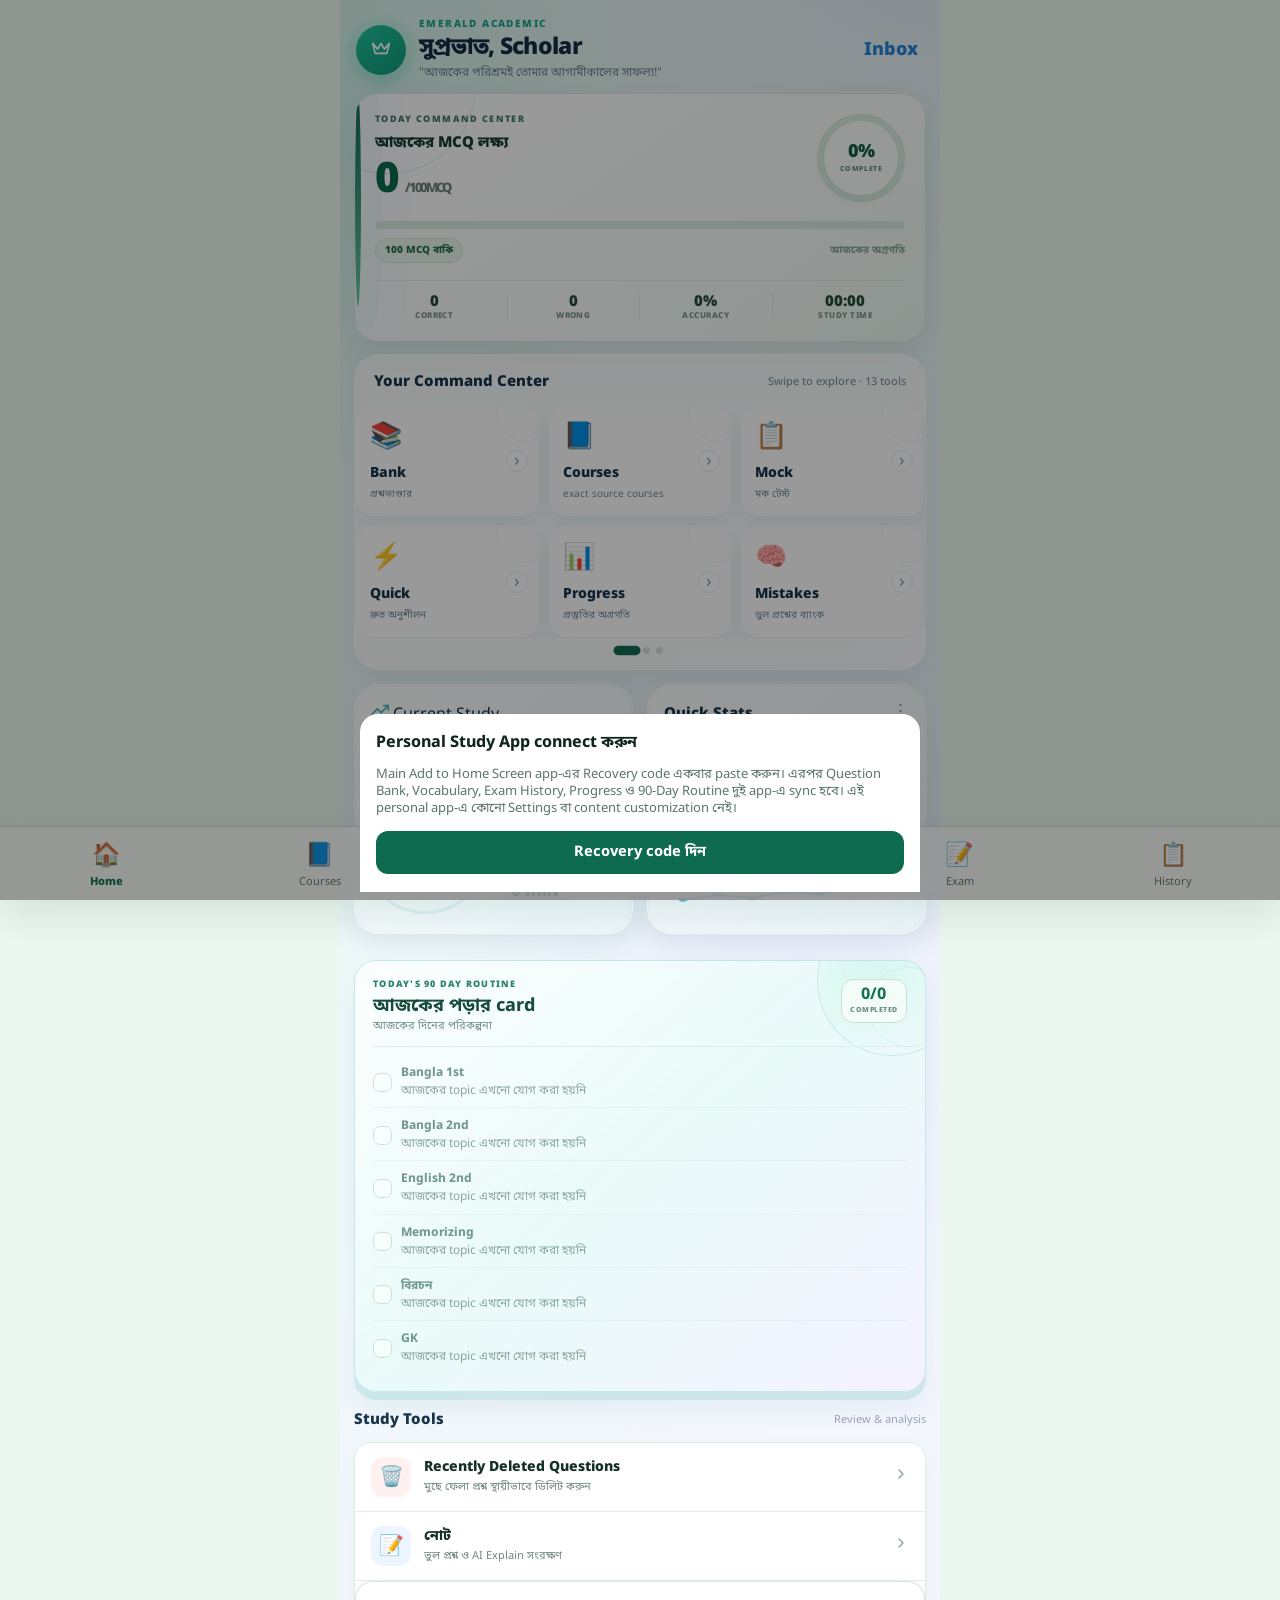
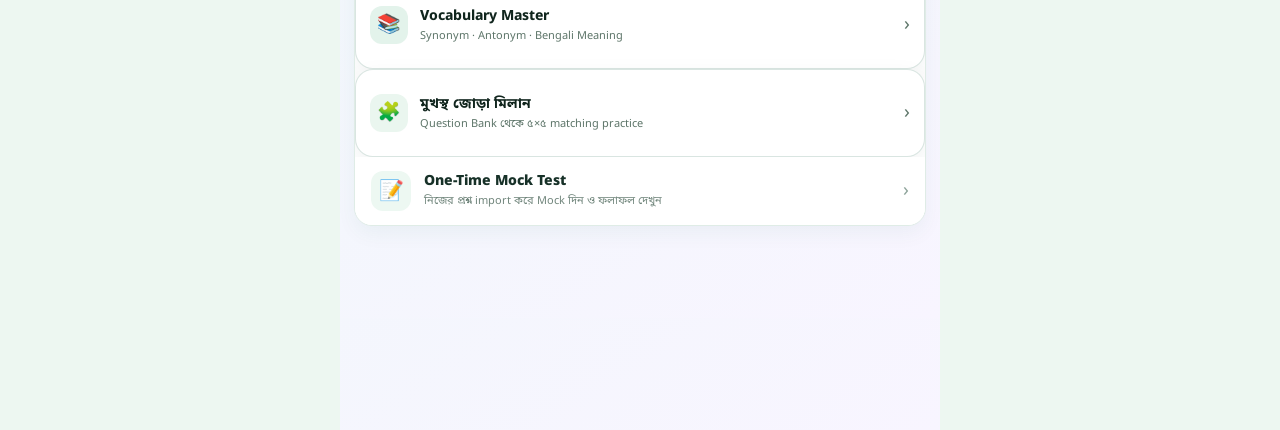
==== personal/index.html @ 632d832f "Add personal settings-free study clone" ====
<!DOCTYPE html>
<html lang="bn" dir="ltr">
<head>
<meta charset="UTF-8">
<meta name="viewport" content="width=device-width, initial-scale=1, maximum-scale=1, user-scalable=no, viewport-fit=cover">
<title>My Admission Hub</title>
<link rel="manifest" href="manifest.json">
<link rel="alternate" type="application/manifest+json" href="manifest.webmanifest">
<link rel="preconnect" href="https://fonts.googleapis.com">
<link rel="preconnect" href="https://fonts.gstatic.com" crossorigin>
<link href="https://fonts.googleapis.com/css2?family=Noto+Sans+Bengali:wght@400;500;600;700;800&display=swap" rel="stylesheet">
<meta name="theme-color" content="#faf9f6">
<meta name="mobile-web-app-capable" content="yes">
<meta name="apple-mobile-web-app-capable" content="yes">
<meta name="apple-mobile-web-app-status-bar-style" content="default">
<meta name="apple-mobile-web-app-title" content="Admission Hub">
<link rel="apple-touch-icon" href="./icons/icon-192.png">
<meta name="description" content="A privacy-first admission preparation hub with smart importing and real progress tracking.">
<script>window.ADMISSION_HUB_PERSONAL_CLONE = true;</script>
<style>
:root{
  --emerald:#0f6b4f;
  --emerald-d:#0b4f3b;
  --mint:#e7f4ee;
  --bg:#faf9f6;
  --card:#ffffff;
  --text:#1a1d1b;
  --sub:#6b7370;
  --line:#e7e5e0;
  --green:#1e8e5a;
  --red:#c0392b;
  --orange:#c98a2c;
  --radius:14px;
  --safe-b: env(safe-area-inset-bottom, 0px);
  --safe-t: env(safe-area-inset-top, 0px);
  --shadow: 0 4px 12px rgba(0,0,0,0.05);
  --transition: all 0.3s cubic-bezier(0.4, 0, 0.2, 1);
}
/* Launch-shell rule: the first PWA paint is always the same mint Preparing screen.
   A data-backed route replaces it only after IndexedDB has fully loaded. */
html{background:#faf9f6;}
html,body,#app{background-color:#faf9f6;}
body.app-booting,body.app-booting #app{background:#faf9f6!important;color:#1a1d1b!important;}
#app>.app-loading{min-height:100dvh;display:grid;place-content:center;justify-items:center;gap:9px;padding:calc(24px + env(safe-area-inset-top,0px)) 24px 24px;color:#1a1d1b;background:#faf9f6;text-align:center;opacity:1;}
#app>.app-loading .app-loading-mark{display:grid;place-items:center;width:48px;height:48px;border-radius:15px;background:#0f6b4f;color:#fff;font-size:25px;box-shadow:0 10px 24px rgba(15,107,79,.18);}
#app>.app-loading b{font-size:15px;letter-spacing:-.01em;}
#app>.app-loading span{font-size:12px;color:#6b7370;}
[data-theme="dark"]{
  --emerald:#22c55e;
  --emerald-d:#16a34a;
  --mint:#173a2b;
  --bg:#121212;
  --card:#1c1c1e;
  --text:#f2f2f0;
  --sub:#9aa39d;
  --line:#2d2d2f;
  --green:#2ecc71;
  --red:#ff6b6b;
  --orange:#f0a94d;
}
[data-theme="pink"]{
  --emerald:#b5305a;
  --emerald-d:#8f2147;
  --mint:#fbeaf0;
  --bg:#fff6f8;
  --card:#ffffff;
  --text:#241419;
  --sub:#8a6b73;
  --line:#f2d9e0;
  --green:#1e8e5a;
  --red:#c0392b;
  --orange:#c98a2c;
}
*{box-sizing:border-box; -webkit-tap-highlight-color:transparent;}
html,body{min-height:100%; height:auto; overflow-x:hidden;}
html,body,#app,.page,#examScrollContainer{overflow-anchor:none;}
body{
  margin:0; font-family:-apple-system,BlinkMacSystemFont,"Segoe UI",Roboto,sans-serif;
  background:var(--bg); color:var(--text); overscroll-behavior:none;
  touch-action:manipulation; -webkit-user-select:none; user-select:none;
  padding-top:var(--safe-t);
  transition:background .2s ease, color .2s ease;
}
input,textarea,[contenteditable]{-webkit-user-select:text; user-select:text;}
button{font-family:inherit;}
#app{max-width:560px; margin:0 auto; min-height:100%; padding-bottom:calc(82px + var(--safe-b)); overflow-x:hidden;}
#app.no-nav{padding-bottom:calc(24px + var(--safe-b));}
/* Keep navigation outside the scrolling app content and locked to the viewport bottom. */
#navRoot{position:fixed!important;left:0!important;right:0!important;top:auto!important;bottom:0!important;height:calc(74px + var(--safe-b))!important;max-height:none!important;z-index:1000!important;display:block!important;transform:none!important;pointer-events:none!important;}
#navRoot .bottomnav{position:fixed!important;left:0!important;right:0!important;top:auto!important;bottom:0!important;width:100%!important;max-width:none!important;height:calc(74px + var(--safe-b))!important;margin:0!important;transform:none!important;visibility:visible!important;pointer-events:auto!important;}
body.modal-open #navRoot{visibility:hidden!important;pointer-events:none!important;}
#modalRoot{position:relative;z-index:2000;}
.hide{display:none !important;}
.page{overflow-wrap:break-word; word-break:break-word;}

/* Top bar */
.topbar{position:sticky; top:0; z-index:20; background:color-mix(in srgb, var(--bg) 92%, transparent); backdrop-filter:blur(8px);
  display:flex; align-items:center; gap:10px; padding:12px 16px; border-bottom:1px solid var(--line);}
.topbar h1{font-size:17px; margin:0; flex:1; font-weight:700;}
.iconbtn{background:none; border:none; font-size:19px; padding:6px 8px; border-radius:10px; cursor:pointer; color:var(--emerald-d);}
.iconbtn:active{background:var(--mint);}
.backbtn{background:none;border:none;font-size:20px;padding:4px 6px;color:var(--emerald-d);cursor:pointer;}

/* Bottom nav */
.bottomnav{position:static!important; left:auto!important; right:auto!important; top:auto!important; bottom:auto!important; z-index:auto!important; background:var(--card);
  border-top:1px solid var(--line); display:flex; padding-bottom:var(--safe-b);
  max-width:560px; margin:0 auto; opacity:.94; transform:translateY(3px); transition:opacity .3s ease, transform .3s ease;}
.bottomnav:hover{opacity:1; transform:translateY(0);}
.navbtn{flex:1; background:none; border:none; padding:9px 0 8px; display:flex; flex-direction:column;
  align-items:center; gap:2px; color:var(--sub); font-size:10.5px; cursor:pointer;}
.navbtn .ic{font-size:20px;}
.navbtn.active{color:var(--emerald);}

.page{padding:14px 16px 24px;}
.card{background:var(--card); border:1px solid var(--line); border-radius:var(--radius); padding:16px; margin-bottom:16px; box-shadow: var(--shadow); transition: var(--transition);}
.card:active{transform:scale(.985);}
.premium-card{background: linear-gradient(135deg, var(--emerald), var(--emerald-d)); color: #fff; border: none;}
.premium-card .muted{color: rgba(255,255,255,0.8);}
.premium-card .progbar{background: rgba(255,255,255,0.2);}
.premium-card .progbar>div{background: #fff;}
.stat-value{font-size: 22px; font-weight: 800; letter-spacing: -0.5px;}
.stat-label{font-size: 11px; text-transform: uppercase; font-weight: 600; opacity: 0.7; margin-top: 2px;}
.focus-tag{padding: 4px 10px; border-radius: 8px; font-size: 12px; font-weight: 600;}
.focus-tag.revision{background: #fee2e2; color: #ef4444;}
.focus-tag.improving{background: #fef3c7; color: #d97706;}
.focus-tag.strong{background: #dcfce7; color: #16a34a;}
.animate-count{display: inline-block;}
.btn-press{transition: transform 0.1s ease;}
.btn-press:active{transform: translateY(2px);}
@keyframes countUp { from { opacity: 0; transform: translateY(10px); } to { opacity: 1; transform: translateY(0); } }
.fade-in{animation: fadeUp 0.5s ease-out forwards;}
.stagger-1{animation-delay: 0.1s;}
.stagger-2{animation-delay: 0.2s;}
.stagger-3{animation-delay: 0.3s;}
.row{display:flex; align-items:center; gap:10px;}
.between{justify-content:space-between;}
.wrap{flex-wrap:wrap;}
.grid2{display:grid; grid-template-columns:1fr 1fr; gap:10px;}
.grid3{display:grid; grid-template-columns:repeat(3,1fr); gap:10px;}
.muted{color:var(--sub); font-size:12.5px;}
.big{font-size:26px; font-weight:800;}
.h2{font-size:15px; font-weight:700; margin:18px 0 8px;}
.pill{background:var(--mint); color:var(--emerald-d); font-size:11.5px; padding:3px 9px; border-radius:20px; font-weight:600;}
.pill.red{background:color-mix(in srgb, var(--red) 15%, var(--card)); color:var(--red);}
.pill.orange{background:color-mix(in srgb, var(--orange) 15%, var(--card)); color:var(--orange);}
.btn{background:var(--emerald); color:#fff; border:none; border-radius:11px; padding:12px 14px; font-size:14.5px; font-weight:700; cursor:pointer; width:100%;}
.btn:active{background:var(--emerald-d);}
.btn.secondary{background:var(--mint); color:var(--emerald-d);}
.btn.danger{background:color-mix(in srgb, var(--red) 15%, var(--card)); color:var(--red);}
.btn.ghost{background:none; border:1px solid var(--line); color:var(--text);}
.btn.sm{width:auto; padding:8px 12px; font-size:13px; border-radius:9px;}
input[type=text],input[type=password],input[type=number],textarea,select{
  width:100%; border:1px solid var(--line); border-radius:10px; padding:10px 12px; font-size:14.5px;
  background:var(--card); color:var(--text); font-family:inherit;
}
input:focus,textarea:focus,select:focus{outline:2px solid color-mix(in srgb,var(--emerald) 45%,transparent); outline-offset:1px;}
textarea{resize:vertical; min-height:70px;}
label.flabel{font-size:12.5px; color:var(--sub); font-weight:600; margin:10px 0 4px; display:block;}
.progbar{height:8px; background:var(--mint); border-radius:6px; overflow:hidden;}
.progbar>div{height:100%; background:var(--emerald); border-radius:6px;}
.empty{text-align:center; padding:40px 16px; color:var(--sub);}
.empty .ic{font-size:38px; margin-bottom:8px;}
.opt{border:1px solid var(--line); border-radius:11px; padding:13px 14px; margin-bottom:9px; display:flex; align-items:center; gap:10px; cursor:pointer; min-height:52px; font-size:16px; line-height:1.5; user-select:none; touch-action:manipulation;}
.opt .let{width:24px; height:24px; border-radius:50%; border:1px solid var(--line); display:flex; align-items:center; justify-content:center; font-size:12px; font-weight:700; flex-shrink:0;}
.opt.selected{border-color:var(--emerald); background:var(--mint);}
.opt.selected .let{background:var(--emerald); color:#fff; border-color:var(--emerald);}
.opt.correct{border-color:var(--green); background:color-mix(in srgb, var(--green) 14%, var(--card));}
.opt.correct .let{background:var(--green); color:#fff; border-color:var(--green);}
.opt.wrong{border-color:var(--red); background:color-mix(in srgb, var(--red) 14%, var(--card));}
.opt.wrong .let{background:var(--red); color:#fff; border-color:var(--red);}
.toast{position:fixed; bottom:calc(88px + var(--safe-b)); left:50%; transform:translateX(-50%);
  background:#1a1d1b; color:#fff; padding:10px 18px; border-radius:30px; font-size:13.5px; z-index:100; opacity:0; transition:opacity .25s;}
.toast.show{opacity:1;}
.modal-bg{position:fixed; inset:0; background:rgba(0,0,0,.4); z-index:2000; display:flex; align-items:flex-end;}
.modal{background:var(--card); width:100%; max-width:560px; margin:0 auto; border-radius:18px 18px 0 0; padding:18px 16px calc(18px + var(--safe-b)); max-height:85vh; overflow-y:auto;}
.modal h3{margin:0 0 12px; font-size:16px;}
.chip{display:inline-flex; align-items:center; gap:6px; border:1px solid var(--line); border-radius:20px; padding:7px 12px; font-size:13px; cursor:pointer; margin:3px 4px 3px 0;}
.chip.active{background:var(--emerald); color:#fff; border-color:var(--emerald);}
.listitem{display:flex; align-items:center; justify-content:space-between; padding:12px 4px; border-bottom:1px solid var(--line);}
.listitem:last-child{border-bottom:none;}
.tabs{display:flex; gap:6px; overflow-x:auto; padding-bottom:2px; margin-bottom:10px;}
.tabs::-webkit-scrollbar{display:none;}
.tab{flex-shrink:0; padding:8px 14px; border-radius:20px; font-size:13px; font-weight:600; background:var(--mint); color:var(--emerald-d); cursor:pointer; white-space:nowrap;}
.tab.active{background:var(--emerald); color:#fff;}
.timerbox{font-variant-numeric:tabular-nums; font-weight:800; font-size:15px; color:var(--emerald-d);}
.qnav{display:grid; grid-template-columns:repeat(6,1fr); gap:6px; margin-top:10px;}
.qnavbtn{aspect-ratio:1; border-radius:8px; border:1px solid var(--line); background:var(--card); font-size:12px; font-weight:700; cursor:pointer;}
.qnavbtn.answered{background:var(--emerald); color:#fff; border-color:var(--emerald);}
.qnavbtn.current{outline:2px solid var(--orange);}
  .exam-q-card { border-left: 4px solid transparent; transition: border-color .15s ease; contain:layout paint style; }
  .exam-q-card:active { opacity:.94; }
  #examScrollContainer{contain:layout style;}
  .exam-q-card .options-list{content-visibility:auto;contain-intrinsic-size:220px;}
  .exam-q-card .opt{transition:border-color .16s ease,background .16s ease;}
  .exam-q-card .opt:active{transform:none!important;}
  .exam-q-card [data-clear-selection]{font-size:12px!important;}
  .exam-answer-meta{font-size:11px;color:var(--sub);font-weight:700;}
  .exam-q-card .exam-question-text{font-size:16px;line-height:1.6;margin-bottom:16px;overflow-wrap:anywhere;}
  @media(max-width:420px){.exam-q-card .exam-question-text{font-size:15px}.exam-q-card .opt{font-size:15px;padding:12px 13px;}}

.qnavbtn.flagged { border-color: var(--red); color: var(--red); background: #fff5f5; }
.options-list { display: flex; flex-direction: column; gap: 8px; }
.sticky-bottom { position: sticky; bottom: 0; background: var(--bg); padding: 10px 0; z-index: 10; }
.import-card-valid { border-left: 4px solid var(--emerald); }
.import-card-invalid { border-left: 4px solid var(--red); }
.import-card-duplicate { border-left: 4px solid var(--orange); }
.history-tool-card{border-left:4px solid var(--emerald);transition:transform .18s ease,box-shadow .18s ease}.history-tool-card:hover{transform:translateY(-2px);box-shadow:0 8px 18px rgba(15,107,79,.12)}.history-tool-stats{display:flex;gap:8px;flex-wrap:wrap;margin-top:12px}.history-tool-stats span{font-size:11px;background:var(--mint);color:var(--emerald-d);padding:5px 8px;border-radius:8px;font-weight:700}.history-filter-grid{display:grid;grid-template-columns:1fr 1fr;gap:8px}.history-detail-return{display:flex;align-items:center;justify-content:space-between;gap:10px;margin:0 0 12px;padding:10px 12px;border:1px solid var(--line);border-radius:12px;background:var(--mint)}.history-detail-return span{color:var(--sub);font-size:10px;text-align:right}.history-record{cursor:pointer}.history-record:hover{border-color:var(--emerald)}.history-record-meta{display:flex;gap:6px;flex-wrap:wrap;margin-top:8px}.history-record-meta span{font-size:11px;color:var(--sub);background:var(--mint);padding:4px 7px;border-radius:7px}.history-summary-grid{display:grid;grid-template-columns:repeat(4,1fr);gap:7px;margin-top:12px}.history-summary-grid .stat-card{padding:10px 6px}.history-summary-grid .v{font-size:17px}.history-summary-grid .l{font-size:9px}@media(max-width:390px){.history-summary-grid{grid-template-columns:repeat(2,1fr)}}
.searchbar{display:flex; align-items:center; gap:8px; border:1px solid var(--line); border-radius:11px; padding:9px 12px; margin-bottom:12px; background:var(--card);}
.searchbar input{border:none; padding:0; flex:1;}
.explorer-head{margin:4px 0 14px;}
.explorer-kicker{font-size:11px; font-weight:800; letter-spacing:.08em; text-transform:uppercase; color:var(--emerald);}
.explorer-title{font-size:22px; font-weight:800; letter-spacing:-.5px; margin:3px 0;}
.explorer-subtitle{font-size:12.5px; color:var(--sub); line-height:1.4;}
.explorer-search{padding:12px 14px; border-color:color-mix(in srgb, var(--emerald) 28%, var(--line)); box-shadow:0 2px 9px rgba(15,107,79,.06);}
.explorer-search input{font-size:15px;}
.explorer-search .search-icon{font-size:18px;}
.explorer-filter-card{padding:12px; margin-bottom:12px;}
.explorer-filter-grid{display:grid; grid-template-columns:1fr 1fr; gap:8px;}
.explorer-filter-grid label{min-width:0;}
.explorer-filter-grid select{padding:9px 10px; font-size:13px;}
.explorer-filter-label{display:block; font-size:10.5px; font-weight:800; text-transform:uppercase; letter-spacing:.04em; color:var(--sub); margin:0 0 4px 2px;}
.explorer-filter-chips{display:flex; gap:6px; flex-wrap:wrap; margin-top:10px;}
.explorer-filter-chips .chip{margin:0; padding:7px 10px; font-size:12px;}
.explorer-toolbar{display:flex; align-items:center; justify-content:space-between; gap:8px; margin:12px 0 8px;}
.explorer-toolbar-left{display:flex; align-items:center; gap:8px; min-width:0;}
.explorer-toolbar-title{font-weight:800; font-size:14px;}
.explorer-count{font-size:11.5px; color:var(--sub); white-space:nowrap;}
.explorer-select{display:flex; align-items:center; gap:6px; font-size:12px; color:var(--sub); white-space:nowrap;}
.explorer-select input,.explorer-check input{width:18px; height:18px; accent-color:var(--emerald);}
.explorer-card{position:relative; padding:13px; margin-bottom:9px; animation:fadeUp .28s ease both;}
.explorer-card.is-selected{border-color:var(--emerald); box-shadow:0 0 0 2px color-mix(in srgb, var(--emerald) 14%, transparent);}
.explorer-card-top{display:flex; align-items:flex-start; gap:9px;}
.explorer-check{padding-top:1px; flex-shrink:0;}
.explorer-qbody{min-width:0; flex:1;}
.explorer-qtext{font-size:14px; font-weight:700; line-height:1.42; color:var(--text);}
.explorer-qmeta{display:flex; flex-wrap:wrap; gap:5px 8px; margin-top:7px; font-size:11.5px; color:var(--sub);}
.explorer-qmeta span{display:inline-flex; align-items:center; gap:3px;}
.explorer-qactions{display:flex; gap:3px; flex-wrap:wrap; justify-content:flex-end; margin-top:10px; padding-top:9px; border-top:1px solid var(--line);}
.explorer-qactions .iconbtn{font-size:16px; padding:7px 8px;}
.explorer-qactions .iconbtn.action-label{font-size:11.5px; font-weight:700; border:1px solid var(--line); padding:7px 9px; color:var(--emerald-d);}
.explorer-bookmark{color:var(--orange) !important;}
.explorer-status{font-size:10.5px; font-weight:800; padding:3px 7px; border-radius:8px; white-space:nowrap;}
.explorer-status.good{background:color-mix(in srgb, var(--green) 14%, var(--card)); color:var(--green);}
.explorer-status.bad{background:color-mix(in srgb, var(--red) 14%, var(--card)); color:var(--red);}
.explorer-status.neutral{background:var(--mint); color:var(--sub);}
.explorer-load{margin:4px 0 14px;}
.explorer-bulk{display:flex; gap:6px; flex-wrap:wrap; padding:10px 12px; background:var(--mint); border-radius:11px; margin:8px 0 12px; animation:fadeUp .2s ease;}
.explorer-bulk .btn{font-size:12px; padding:8px 10px;}
.explorer-subjects-head{display:flex; align-items:center; justify-content:space-between; gap:8px; margin:22px 0 8px;}
.explorer-subjects-head .h2{margin:0;}
@media (max-width:380px){.explorer-filter-grid{grid-template-columns:1fr;}.explorer-qactions{justify-content:stretch;}.explorer-qactions .action-label{flex:1;}.explorer-title{font-size:20px;}}
.stat-grid{display:grid; grid-template-columns:1fr 1fr; gap:10px;}
.stat-card{background:var(--mint); border-radius:12px; padding:12px;}
.stat-card .v{font-size:20px; font-weight:800; color:var(--emerald-d);}
.stat-card .l{font-size:11.5px; color:var(--sub); margin-top:2px;}
.togglerow{display:flex; align-items:center; justify-content:space-between; padding:11px 0; border-bottom:1px solid var(--line);}
.toggle{width:44px; height:26px; border-radius:20px; background:var(--line); position:relative; cursor:pointer; flex-shrink:0;}
.toggle.on{background:var(--emerald);}
.toggle .dot{width:20px; height:20px; border-radius:50%; background:#fff; position:absolute; top:3px; left:3px; transition:.15s;}
.toggle.on .dot{left:21px;}
.fab{position:fixed; right:16px; bottom:calc(90px + var(--safe-b)); width:52px; height:52px; border-radius:16px; background:var(--emerald);
  color:#fff; font-size:24px; border:none; box-shadow:0 6px 16px rgba(15,107,79,.35); z-index:25; cursor:pointer;}
.divider{height:1px; background:var(--line); margin:12px 0;}
.errbox{background:color-mix(in srgb, var(--red) 15%, var(--card)); color:var(--red); border-radius:10px; padding:9px 12px; font-size:12.5px; margin-top:6px;}
.timerbox.timer-warn{color:var(--orange);}
	.timerbox.timer-danger{color:var(--red);}
	.reveal{animation:fadeUp .25s ease;}
	@keyframes fadeUp{from{opacity:0; transform:translateY(6px);} to{opacity:1; transform:translateY(0);}}
	a.link{color:var(--emerald-d); text-decoration:underline;}

	/* Exam System 2.0 Styles */
	.exam-center-grid { display: grid; grid-template-columns: repeat(2, 1fr); gap: 12px; }
	.exam-mode-card { background: var(--card); border: 1px solid var(--line); border-radius: 16px; padding: 16px; display: flex; flex-direction: column; align-items: flex-start; gap: 8px; cursor: pointer; transition: var(--transition); }
	.exam-mode-card:active { transform: scale(0.96); }
	.exam-mode-card .icon { font-size: 24px; }
	.exam-mode-card .name { font-weight: 700; font-size: 14px; color: var(--text); }
	.exam-mode-card .desc { font-size: 11px; color: var(--sub); line-height: 1.3; }
	.exam-mode-card.active { border-color: var(--emerald); background: var(--mint); }

	.wizard-step { display: none; animation: fadeUp 0.3s ease-out both; }
	.wizard-step.active { display: block; }
	.wizard-progress { display: flex; gap: 4px; margin-bottom: 20px; }
	.wizard-dot { flex: 1; height: 4px; background: var(--line); border-radius: 2px; }
	.wizard-dot.active { background: var(--emerald); }
	.wizard-dot.complete { background: var(--emerald-d); }

	.summary-item { display: flex; justify-content: space-between; padding: 8px 0; border-bottom: 1px dashed var(--line); }
	.summary-item:last-child { border-bottom: none; }
	.summary-label { color: var(--sub); font-size: 13px; }
	.summary-value { font-weight: 700; font-size: 13px; }

	.navigator-overlay { position: fixed; inset: 0; background: rgba(0,0,0,0.5); z-index: 150; display: flex; align-items: flex-end; }
	.navigator-panel { background: var(--card); width: 100%; max-width: 560px; margin: 0 auto; border-radius: 20px 20px 0 0; padding: 20px 16px calc(20px + var(--safe-b)); max-height: 80vh; overflow-y: auto; }

	.comparison-grid { display: grid; grid-template-columns: 1fr auto 1fr; gap: 10px; align-items: center; margin: 12px 0; }
	.comparison-val { text-align: center; }
	.comparison-val .label { font-size: 10px; text-transform: uppercase; color: var(--sub); margin-bottom: 2px; }
	.comparison-val .value { font-weight: 800; font-size: 16px; }
	.comparison-trend { font-size: 12px; font-weight: 700; }
	.trend-up { color: var(--green); }
	.trend-down { color: var(--red); }

	.readiness-meter { height: 12px; background: var(--line); border-radius: 6px; overflow: hidden; margin: 10px 0; }
	.readiness-fill { height: 100%; background: linear-gradient(90deg, var(--red), var(--orange), var(--green)); transition: width 1s ease-out; }

	.careless-tag { display: inline-flex; align-items: center; gap: 4px; background: #fff7ed; color: #c2410c; border: 1px solid #ffedd5; padding: 2px 6px; border-radius: 6px; font-size: 10px; font-weight: 700; }

	.time-tag { font-size: 11px; font-weight: 700; padding: 2px 6px; border-radius: 6px; }
	.time-tag.vfast { background: #dcfce7; color: #16a34a; }
	.time-tag.normal { background: #f3f4f6; color: #4b5563; }
	.time-tag.slow { background: #fef3c7; color: #d97706; }
	.time-tag.vslow { background: #fee2e2; color: #ef4444; }

	/* Phase 2 — Result & Deep Analysis styles */
	.result-section-title{font-size:15px; font-weight:800; margin:20px 0 9px; color:var(--text);}
	.result-mini-grid{display:grid; grid-template-columns:1fr 1fr; gap:9px;}
	.result-mini-card{background:var(--mint); border-radius:12px; padding:11px 12px;}
	.result-mini-card .rmv{font-size:18px; font-weight:800; color:var(--emerald-d);}
	.result-mini-card .rml{font-size:11px; color:var(--sub); margin-top:2px; line-height:1.35;}
	.result-meta-chips{display:flex; flex-wrap:wrap; gap:5px; margin:8px 0 4px;}
	.result-meta-chips .chip{font-size:10.5px; padding:5px 9px; margin:0;}
	.insight-card{background:linear-gradient(135deg, var(--mint), color-mix(in srgb, var(--emerald) 10%, var(--mint))); border:1px solid color-mix(in srgb, var(--emerald) 22%, var(--line)); border-radius:14px; padding:14px; margin-bottom:16px;}
	.insight-card .insight-icon{font-size:18px; margin-right:6px;}
	.time-bars{display:flex; flex-direction:column; gap:7px; margin-top:10px;}
	.time-bar-row{display:flex; align-items:center; gap:8px; font-size:11.5px;}
	.time-bar-row .tqnum{width:30px; font-weight:800; color:var(--sub); flex-shrink:0;}
	.time-bar-row .tqbar{flex:1; height:10px; background:var(--mint); border-radius:6px; overflow:hidden;}
	.time-bar-row .tqbar>div{height:100%; border-radius:6px; background:var(--emerald);}
	.time-bar-row .tqbar>div.slow{background:var(--red);}
	.time-bar-row .tqbar>div.mid{background:var(--orange);}
	.time-bar-row .tqsec{width:38px; text-align:right; font-weight:700; font-variant-numeric:tabular-nums; flex-shrink:0;}
	.topic-level{font-size:10.5px; font-weight:800; padding:3px 8px; border-radius:8px; white-space:nowrap;}
	.topic-level.strong{background:#dcfce7; color:#16a34a;}
	.topic-level.medium{background:#fef3c7; color:#d97706;}
	.topic-level.weak{background:#fee2e2; color:#ef4444;}
	.mistake-mini{border-left:4px solid var(--red);}
	.revision-note{font-size:11px; color:var(--sub); text-align:center; margin:8px 0 0;}

	.exam-nav-footer { position: fixed; bottom: 0; left: 0; right: 0; background: var(--card); border-top: 1px solid var(--line); padding: 10px 16px calc(10px + var(--safe-b)); z-index: 100; max-width: 560px; margin: 0 auto; display: flex; justify-content: space-between; align-items: center; }
/* Phase 1+2 visual system: premium academic cards, accessible contrast, mobile-safe feed */
:root{--ink:#16211c;--surface-soft:#f4f8f5;--accent-coral:#f18f72;--accent-blue:#5b8def;--shadow-soft:0 12px 32px rgba(22,67,49,.08);--shadow-card:0 5px 18px rgba(22,67,49,.07);--radius-lg:20px}
body{font-family:Inter,ui-sans-serif,system-ui,-apple-system,"Segoe UI",Roboto,"Noto Sans Bengali",sans-serif;background:linear-gradient(180deg,#fbfdfb 0%,var(--bg) 42%);color:var(--ink)}
.page{padding:18px 16px 30px}.topbar{padding:14px 16px;border-bottom:0;box-shadow:0 3px 16px rgba(17,55,38,.04)}
.card{border:0;border-radius:var(--radius-lg);box-shadow:var(--shadow-card);padding:18px;transition:transform .18s cubic-bezier(.23,1,.32,1),box-shadow .18s ease,border-color .18s ease}
.card:hover{box-shadow:var(--shadow-soft)}.card:active{transform:scale(.987)}
.premium-card{box-shadow:0 14px 28px rgba(15,107,79,.2)}.btn{border-radius:14px;min-height:44px;box-shadow:0 5px 12px rgba(15,107,79,.12);transition:transform .16s ease,filter .16s ease}.btn:hover{filter:brightness(1.03)}.btn:active{transform:scale(.97)}
.iconbtn{border-radius:12px}.h2{font-size:16px;letter-spacing:-.15px;margin:22px 0 10px}.explorer-title{font-size:25px}.explorer-head{margin:2px 0 18px}.explorer-kicker{color:var(--accent-coral);letter-spacing:.12em}
.bottomnav{border-top:0;box-shadow:0 -8px 24px rgba(20,55,38,.08);padding-top:7px}.navbtn{padding-top:7px}.navbtn.active{font-weight:800}.navbtn .ic{font-size:21px}.provider-returned #navRoot .bottomnav{position:fixed!important;top:auto!important;left:0!important;right:0!important;bottom:0!important;width:100%!important;max-width:none!important;transform:none!important;visibility:visible!important}
.bank-feed{display:flex;flex-direction:column;gap:14px}.question-card{padding:18px;border:1px solid color-mix(in srgb,var(--emerald) 10%,transparent);background:linear-gradient(180deg,var(--card),#fbfefc)}.question-card-head{display:flex;justify-content:space-between;gap:10px;align-items:flex-start}.question-number{display:inline-flex;align-items:center;justify-content:center;width:30px;height:30px;border-radius:10px;background:var(--mint);color:var(--emerald-d);font-weight:800;font-size:12px}.question-text{font-size:15px;font-weight:750;line-height:1.55;margin-top:12px}.bank-option{margin:8px 0;padding:13px 14px;border-radius:14px;background:var(--surface-soft);border:1px solid transparent;transition:background .18s ease,border-color .18s ease,transform .18s ease}.bank-option:hover{transform:translateY(-1px);border-color:color-mix(in srgb,var(--emerald) 28%,transparent)}.bank-option .let{width:28px;height:28px}.bank-option.correct{background:color-mix(in srgb,var(--green) 13%,var(--card));border-color:var(--green)}.bank-option.wrong{background:color-mix(in srgb,var(--red) 13%,var(--card));border-color:var(--red)}.answer-reveal{margin-top:12px;padding:12px;border-radius:14px;background:var(--surface-soft);border-left:4px solid var(--green);animation:answerReveal .2s ease-out}.answer-reveal.wrong{border-left-color:var(--red)}
@keyframes answerReveal{from{opacity:.2;transform:translateY(4px)}to{opacity:1;transform:translateY(0)}}@media(prefers-reduced-motion:reduce){*,*::before,*::after{animation-duration:.01ms!important;transition-duration:.01ms!important}}
.exam-ready{background:linear-gradient(135deg,#eaf8f0,#f2fbf8);border:1px solid #ccebdd;box-shadow:0 14px 30px rgba(15,107,79,.11)}.exam-ready .ready-icon{width:54px;height:54px;border-radius:18px;background:var(--emerald);color:#fff;display:grid;place-items:center;font-size:28px;box-shadow:0 8px 16px rgba(15,107,79,.2)}.start-exam-btn{min-height:58px;font-size:17px;border-radius:17px;letter-spacing:.01em}
.mistake-book-card.mastered{opacity:.72}.mistake-book-card{border-left:4px solid var(--red)}.mistake-book-card.mastered{border-left-color:var(--green)}.vocab-card{border-left:4px solid var(--accent-blue)}.vocab-word{font-size:18px;font-weight:850}.vocab-meaning{font-size:14px;color:var(--emerald-d);margin-top:3px}.vocab-detail{margin-top:12px;padding:11px 12px;border-radius:12px;background:var(--surface-soft);font-size:12.5px;line-height:1.6}.vocab-progress{height:10px;background:var(--mint);border-radius:10px;overflow:hidden}.vocab-progress>div{height:100%;background:linear-gradient(90deg,var(--accent-blue),var(--emerald));border-radius:inherit}.recommend-card{background:linear-gradient(135deg,#fff3df,#fffaf3);border:1px solid #f7d7a8;box-shadow:0 12px 26px rgba(198,138,44,.12)}.recommend-card .recommend-icon{width:42px;height:42px;border-radius:14px;background:#f7b955;color:#fff;display:grid;place-items:center;font-size:21px}
@media(max-width:390px){.page{padding-left:13px;padding-right:13px}.card{padding:15px}.question-text{font-size:14px}.bottomnav{padding-bottom:calc(4px + var(--safe-b))}.navbtn{font-size:9px;padding-left:0;padding-right:0}.navbtn .ic{font-size:18px}}

</style>

<style id="premium-upgrade-styles">
:root{--accent:var(--emerald);--accent-soft:var(--mint);--card-radius:16px;--density:1;--upgrade-shadow:0 8px 28px rgba(15,107,79,.08)}
[data-theme="midnight"]{--emerald:#34d399;--emerald-d:#10b981;--mint:#102c25;--bg:#071512;--card:#0e211c;--text:#ecfdf5;--sub:#9ab4aa;--line:#1d3a30;--green:#4ade80;--red:#fb7185;--orange:#fbbf24}
[data-theme="focus"]{--emerald:#256d58;--emerald-d:#174b3d;--mint:#edf5f0;--bg:#f4f7f5;--card:#fff;--text:#17221d;--sub:#627168;--line:#d9e5de}
[data-accent="blue"]{--emerald:#2563eb;--emerald-d:#1d4ed8;--mint:#eff6ff}
[data-accent="violet"]{--emerald:#7c3aed;--emerald-d:#6d28d9;--mint:#f5f3ff}
[data-accent="amber"]{--emerald:#b45309;--emerald-d:#92400e;--mint:#fff7ed}
body.compact .card{padding:12px;margin-bottom:10px} body.compact .page{padding-top:10px}
.card{border-radius:var(--card-radius);box-shadow:var(--upgrade-shadow)}
.premium-hero{background:linear-gradient(135deg,var(--emerald),var(--emerald-d));border-radius:22px;padding:20px;color:#fff;box-shadow:0 12px 30px color-mix(in srgb,var(--emerald) 22%,transparent)}
.command-grid{display:grid;grid-template-columns:repeat(4,1fr);gap:8px}.command-tile{position:relative;isolation:isolate;overflow:hidden;border:1.5px solid #bcdace;background:linear-gradient(145deg,#ffffff 0%,#effaf4 100%);border-radius:18px;padding:14px 7px;text-align:center;cursor:pointer;min-width:0;min-height:104px;box-shadow:0 7px 0 #cce8db,0 13px 22px rgba(13,76,57,.09)}.command-tile:before{content:"";position:absolute;z-index:-1;right:-28px;top:-30px;width:82px;height:82px;border:1px solid rgba(43,155,124,.16);border-radius:50%;background:radial-gradient(circle at 35% 35%,rgba(169,238,216,.28),rgba(169,238,216,0) 68%);pointer-events:none}.command-tile:after{content:"";position:absolute;z-index:-1;right:-8px;top:-10px;width:48px;height:48px;border:1px solid rgba(43,155,124,.09);border-radius:50%;pointer-events:none}.command-tile:active{transform:scale(.97)}.command-tile .ic,.command-tile .label{position:relative;z-index:1}.command-tile .ic{font-size:21px;display:block}.command-tile .label{font-size:10.5px;font-weight:700;color:#245746;margin-top:7px;white-space:nowrap;overflow:hidden;text-overflow:ellipsis}
.metric-grid{display:grid;grid-template-columns:repeat(2,1fr);gap:9px}.metric-card{background:var(--mint);border-radius:13px;padding:11px}.metric-card .metric-value{font-size:19px;font-weight:800;color:var(--emerald-d)}.metric-card .metric-label{font-size:10.5px;color:var(--sub);margin-top:2px}
.setup-progress{display:flex;gap:6px;margin:2px 0 12px}.setup-progress .seg{height:5px;flex:1;border-radius:9px;background:var(--line)}.setup-progress .seg.active,.setup-progress .seg.done{background:var(--emerald)}.setup-scroll{height:calc(100dvh - 64px - 82px - var(--safe-t) - var(--safe-b));max-height:calc(100dvh - 64px - 82px - var(--safe-t) - var(--safe-b));min-height:0;overflow-y:auto;overflow-x:hidden;padding:2px 1px calc(104px + var(--safe-b));scroll-behavior:auto;-webkit-overflow-scrolling:touch;overscroll-behavior:contain}.setup-section{padding:18px 0;border-bottom:1px solid var(--line)}.setup-section:last-child{border-bottom:0}.setup-section h3{font-size:14.5px;font-weight:800;letter-spacing:.01em;margin:0 0 11px;display:flex;align-items:center;gap:8px}.setup-section h3 .step-badge{display:inline-flex;align-items:center;justify-content:center;min-width:24px;height:24px;border-radius:8px;background:var(--emerald);color:#fff;font-size:11.5px;font-weight:800}.choice-grid{display:grid;grid-template-columns:repeat(2,1fr);gap:10px}.choice{position:relative;border:1.5px solid var(--line);background:var(--card);border-radius:15px;padding:13px 14px;text-align:left;cursor:pointer;transition:border-color .18s ease,background .18s ease,transform .14s ease,box-shadow .18s ease;-webkit-tap-highlight-color:transparent;min-width:0}.choice:active{transform:scale(.97)}.choice b{display:block;font-size:13.5px;font-weight:700;line-height:1.3;min-width:0}.choice small{display:block;color:var(--sub);font-size:11.5px;margin-top:3px;line-height:1.35}.choice.active{border-color:var(--emerald);background:var(--mint);box-shadow:0 0 0 3px color-mix(in srgb,var(--emerald) 14%,transparent),0 4px 14px rgba(15,107,79,.14)}.choice-grid .choice.active b{color:var(--emerald-d)}.filter-row{display:flex;gap:8px;flex-wrap:nowrap;overflow-x:auto;overflow-y:hidden;padding:3px 0 8px;margin:0 0 2px;-webkit-overflow-scrolling:touch;scrollbar-width:none;scroll-snap-type:x mandatory}.filter-row::-webkit-scrollbar{display:none}.filter-row .choice{flex:0 0 auto;display:inline-flex;flex-direction:column;align-items:flex-start;justify-content:center;gap:0;min-width:86px;max-width:calc(50% - 14px);min-height:64px;max-height:110px;height:auto;padding:11px 13px;border-radius:14px;scroll-snap-align:start;white-space:normal;word-break:break-word;overflow-wrap:break-word;-webkit-tap-highlight-color:transparent;text-align:left}.filter-row .choice b{max-height:5.2em;overflow:hidden;display:-webkit-box;-webkit-line-clamp:4;-webkit-box-orient:vertical}.filter-row .choice b{display:block;font-size:13px;font-weight:700;line-height:1.32;max-width:100%;text-align:left;white-space:normal;word-break:break-word}.filter-row .choice small{display:block;font-size:10.5px;line-height:1.3;max-width:100%}.filter-row .choice{position:relative;overflow:visible}.filter-row .choice.active{border-color:var(--emerald);background:var(--mint);box-shadow:0 0 0 2px color-mix(in srgb,var(--emerald) 16%,transparent),0 3px 10px rgba(15,107,79,.12)}.filter-row .choice.active b{color:var(--emerald-d);font-weight:800}.filter-row .choice.active::after{content:'\2713';position:absolute;top:-6px;right:-6px;width:18px;height:18px;border-radius:50%;background:var(--emerald);color:#fff;font-size:10px;font-weight:800;display:flex;align-items:center;justify-content:center;box-shadow:0 1px 4px rgba(15,107,79,.3)}.filter-row .chip{flex:0 0 auto;scroll-snap-align:start}.setup-footer{position:sticky;bottom:0;background:color-mix(in srgb,var(--bg) 94%,transparent);backdrop-filter:blur(10px);padding:12px 0 calc(4px + var(--safe-b));z-index:3}.bank-feed .question-card{content-visibility:auto;contain:layout paint style;contain-intrinsic-size:320px auto}.bank-feed{contain:layout style}.bank-load-more{display:block;width:100%;margin:8px 0 18px}

#setupCount{width:100%;margin-top:8px}
.setup-section .row.between{gap:8px;min-width:0}
.setup-section .row.between>span.muted{min-width:0;overflow-wrap:break-word;word-break:break-word}
.setup-count-row{display:flex;gap:8px;margin-top:8px}
.setup-count-row input{flex:1;min-width:0}
.analytics-bars{display:flex;align-items:flex-end;gap:6px;height:130px}.analytics-bar{flex:1;min-width:0;text-align:center}.analytics-bar i{display:block;background:var(--emerald);border-radius:6px 6px 2px 2px;min-height:4px}.analytics-bar span{display:block;font-size:9px;color:var(--sub);margin-top:5px}
.filter-row{display:flex;gap:8px;flex-wrap:nowrap;overflow-x:auto;overflow-y:hidden;padding:3px 0 8px;-webkit-overflow-scrolling:touch;scrollbar-width:none;scroll-snap-type:x mandatory;position:relative}.filter-row::after{content:'';position:sticky;right:0;top:0;bottom:0;width:28px;pointer-events:none;flex-shrink:0;background:linear-gradient(270deg,var(--bg) 45%,transparent);margin-left:-10px}.filter-row::-webkit-scrollbar{display:none}.filter-row .chip{margin:0;white-space:nowrap;flex-shrink:0}.mistake-row{border-left:4px solid var(--orange)}.priority-high{border-left-color:var(--red)}.priority-medium{border-left-color:var(--orange)}.priority-low{border-left-color:var(--green)}
@media(max-width:390px){.command-grid{grid-template-columns:repeat(3,1fr)}.choice-grid{grid-template-columns:1fr}.setup-scroll{max-height:calc(100vh - 190px)}.filter-row .choice{min-width:82px;padding:10px 12px}}
@media(prefers-reduced-motion:reduce){*,*::before,*::after{animation-duration:.001ms!important;transition-duration:.001ms!important;scroll-behavior:auto!important}}
body.no-motion *,body.no-motion *::before,body.no-motion *::after{animation:none!important;transition:none!important;scroll-behavior:auto!important}
</style>

<style id="phase12-safety-styles">
  /* Phase 1/2: Bengali-safe wrapping and compact, touch-friendly setup cards. */
  html, body { min-height: 100%; }
  body { overflow-x: hidden; }
  #app { min-height: 100dvh; }
  .choice, .chip, .card, .opt, .topbar, .togglerow { min-width: 0; }
  .choice b, .choice small, .chip, .card, .opt > div:last-child, .topbar h1 {
    white-space: normal;
    overflow-wrap: anywhere;
    word-break: normal;
    line-height: 1.45;
  }
  .filter-row .choice {
    height: auto;
    min-height: 68px;
    max-height: none;
    overflow: visible;
    align-items: flex-start;
  }
  .filter-row .choice b { display: block; max-height: none; -webkit-line-clamp: unset; }
  .setup-scroll { overscroll-behavior: contain; -webkit-overflow-scrolling: touch; }
  .keyboard-open .bottomnav { transition: none; }
  .keyboard-open #app { padding-bottom: 24px; }
  @media (max-width: 430px) {
    .page { padding-left: 12px; padding-right: 12px; }
    .choice-grid { grid-template-columns: 1fr; }
    .choice { padding: 13px 12px; }
    .setup-section { padding: 14px 0; }
    .setup-footer { padding-bottom: max(4px, env(safe-area-inset-bottom)); }
  }
  @media (prefers-reduced-motion: reduce) {
    .keyboard-open #navRoot .bottomnav { transition: none; }
  }
</style>

<style id="phase5-feature-styles">
  .phase5-grid{display:grid;grid-template-columns:1fr 1fr;gap:10px}.phase5-grid.three{grid-template-columns:repeat(3,1fr)}
  .phase5-panel{border-left:4px solid var(--emerald)}.phase5-panel.warn{border-left-color:var(--orange)}.phase5-panel.danger{border-left-color:var(--red)}
  .phase5-kpi{background:var(--mint);border-radius:12px;padding:11px}.phase5-kpi b{display:block;font-size:20px;color:var(--emerald-d)}.phase5-kpi span{font-size:11px;color:var(--sub)}
  .phase5-news{padding:10px 0;border-bottom:1px solid var(--line)}.phase5-news:last-child{border-bottom:0}.phase5-news a{color:var(--emerald-d);font-weight:700;text-decoration:none}.phase5-news small{display:block;color:var(--sub);margin-top:4px;line-height:1.4}
  .confidence-high{color:var(--green)}.confidence-medium{color:var(--orange)}.confidence-low{color:var(--red)}
  .formatter-step{display:flex;gap:9px;align-items:flex-start;padding:8px 0}.formatter-step b{min-width:22px;height:22px;border-radius:50%;background:var(--mint);color:var(--emerald-d);display:inline-flex;align-items:center;justify-content:center;font-size:11px}
  .phase5-calendar{display:grid;grid-template-columns:repeat(7,1fr);gap:4px}.phase5-calendar div{min-height:32px;padding:5px 3px;border-radius:7px;background:var(--mint);font-size:10px;text-align:center}.phase5-calendar .today{background:var(--emerald);color:#fff}.phase5-calendar .event{outline:2px solid var(--orange)}
  .sr-only{position:absolute;width:1px;height:1px;padding:0;margin:-1px;overflow:hidden;clip:rect(0,0,0,0);white-space:nowrap;border:0}
  @media(max-width:390px){.phase5-grid,.phase5-grid.three{grid-template-columns:1fr 1fr}.phase5-grid.three .phase5-kpi:last-child{grid-column:1/-1}}
  /* Flash Test Redesign - Light Theme */
  .flash-container { padding: 6px 12px 34px; background: var(--bg); }
  .flash-header { margin-bottom: 12px; }
  .flash-title { font-size: 18px; font-weight: 800; margin: 0; }
  .flash-subtitle { font-size: 12px; color: var(--emerald); font-weight: 600; }
  .flash-progress-section { margin-bottom: 14px; }
  .flash-meta { font-size: 12px; color: var(--sub); margin-bottom: 8px; }
  .flash-prog { height: 6px; background: var(--mint); }
  .flash-q-card { width: calc(100% + 8px); margin-left: -4px; padding: 20px 18px; border-radius: 22px; box-shadow: 0 10px 30px rgba(0,0,0,0.04); }
  .flash-badge { background: #e8f5e9; color: #2e7d32; padding: 4px 10px; border-radius: 8px; font-size: 11px; font-weight: 800; }
  .flash-points { font-size: 12px; color: var(--sub); font-weight: 600; }
  .flash-q-text { font-size: 19px; font-weight: 800; line-height: 1.48; margin: 12px 0 18px; }
  .flash-options { display: flex; flex-direction: column; gap: 8px; }
  .flash-opt { display: flex; align-items: center; gap: 12px; min-height: 46px; padding: 11px 14px; border: 1px solid var(--line); border-radius: 16px; background: var(--card); cursor: pointer; text-align: left; width: 100%; transition: all 0.2s; position: relative; }
  .flash-opt-let { width: 32px; height: 32px; border-radius: 50%; border: 1px solid var(--line); display: grid; place-items: center; font-size: 14px; font-weight: 800; color: var(--sub); flex-shrink: 0; }
  .flash-opt-text { font-size: 16px; font-weight: 600; color: var(--text); flex: 1; }
  .flash-opt-icon { font-size: 18px; font-weight: 800; }
  
  .flash-opt.correct { border-color: var(--green); background: #f1fbf5; }
  .flash-opt.correct .flash-opt-let { background: var(--green); color: #fff; border-color: var(--green); }
  .flash-opt.correct .flash-opt-text { color: #1b5e20; }
  .flash-opt.correct .flash-opt-icon { color: var(--green); }
  
  .flash-opt.wrong { border-color: var(--red); background: #fff5f5; }
  .flash-opt.wrong .flash-opt-let { background: var(--red); color: #fff; border-color: var(--red); }
  .flash-opt.wrong .flash-opt-text { color: #b71c1c; }
  .flash-opt.wrong .flash-opt-icon { color: var(--red); }
  
  .flash-feedback { margin-top: 16px; padding: 13px 14px; border-radius: 16px; }
  .flash-feedback.correct { background: #f1fbf5; border: 1px solid #c8e6c9; }
  .flash-feedback.wrong { background: #fff5f5; border: 1px solid #ffcdd2; }
  .flash-feedback-title { font-size: 16px; font-weight: 800; margin-bottom: 8px; }
  .flash-explanation { font-size: 14px; line-height: 1.6; color: var(--text); margin-bottom: 12px; }
  .flash-explain-link { background: none; border: 0; color: var(--emerald-d); font-size: 13px; font-weight: 700; padding: 0; cursor: pointer; text-decoration: underline; }
  
  .flash-stats-bar { display: grid; grid-template-columns: repeat(4, 1fr); gap: 10px; margin: 24px 0; }
  .flash-stat-box { background: var(--card); padding: 12px 8px; border-radius: 16px; text-align: center; border: 1px solid var(--line); }
  .flash-stat-val { font-size: 18px; font-weight: 800; margin-bottom: 4px; }
  .flash-stat-val.correct { color: var(--green); }
  .flash-stat-val.wrong { color: var(--red); }
  .flash-stat-val.streak { color: #f57c00; }
  .flash-stat-lab { font-size: 10px; text-transform: uppercase; color: var(--sub); font-weight: 800; letter-spacing: 0.05em; }
  
  /* Keep test navigation directly after the question card so there is no large empty gap. */
  .flash-nav { position: sticky; bottom: var(--safe-b); z-index: 900; display: grid; grid-template-columns: 1fr 1fr; gap: 10px; padding: 10px 0 0; margin: 0; background: var(--bg); }
  .flash-nav .btn { min-height: 46px; }

</style>
<style id="flash-summary-styles">
  .flash-summary-page{min-height:100vh;padding:24px 16px 40px;background:var(--bg)}
  .flash-summary-hero{background:linear-gradient(135deg,#0d6b50,#084331);color:#fff;border-radius:24px;padding:24px 20px;box-shadow:0 14px 30px rgba(8,67,49,.18)}
  .flash-summary-kicker{font-size:11px;font-weight:800;letter-spacing:.08em;text-transform:uppercase;opacity:.75}
  .flash-summary-hero h1{font-size:24px;line-height:1.35;margin:12px 0 7px}.flash-summary-hero p{font-size:13px;line-height:1.6;opacity:.86;margin:0}
  .flash-summary-grid{display:grid;grid-template-columns:repeat(4,1fr);gap:9px;margin:14px 0}.flash-summary-stat{background:var(--card);border:1px solid var(--line);border-radius:16px;padding:14px 7px;text-align:center;box-shadow:0 5px 16px rgba(15,107,79,.05)}.flash-summary-stat b{display:block;font-size:22px;color:var(--emerald-d)}.flash-summary-stat span{display:block;font-size:10px;color:var(--sub);font-weight:800;margin-top:4px}.flash-summary-stat.correct b{color:var(--green)}.flash-summary-stat.wrong b{color:var(--red)}.flash-summary-stat.streak b{color:#f57c00}
  .flash-summary-note{padding:16px;margin-bottom:12px}.flash-summary-note p{font-size:13px;line-height:1.6;margin:10px 0 0}.flash-summary-continue{width:100%;margin-bottom:9px;min-height:48px}
  @media(max-width:420px){.flash-summary-grid{grid-template-columns:repeat(2,1fr)}.flash-summary-hero h1{font-size:21px}}
</style>
<style id="premium-result-system-styles">
.result-page{display:flex;flex-direction:column;gap:14px;padding-bottom:24px}.result-hero{background:linear-gradient(135deg,#0d6b50,#084331);color:#fff;border-radius:24px;padding:22px 18px;box-shadow:0 14px 30px rgba(8,67,49,.2)}.result-kicker{font-size:11px;font-weight:800;letter-spacing:.08em;opacity:.72;text-transform:uppercase}.result-hero-main{display:flex;align-items:center;gap:18px;margin-top:20px}.result-score-ring{width:112px;height:112px;flex:0 0 112px;border-radius:50%;display:flex;flex-direction:column;align-items:center;justify-content:center;border:8px solid rgba(255,255,255,.22);box-shadow:inset 0 0 0 6px rgba(255,255,255,.09)}.result-score-ring b{font-size:25px}.result-score-ring span{font-size:10px;opacity:.75}.result-score{font-size:42px;font-weight:950;line-height:1}.result-score small{font-size:14px;opacity:.72}.result-hero p{font-size:13px;line-height:1.55;opacity:.86;margin:8px 0 0}.result-stat-grid{display:grid;grid-template-columns:repeat(4,1fr);gap:8px}.result-stat-grid>div{background:var(--card);border:1px solid var(--line);border-radius:16px;padding:13px 8px;text-align:center;box-shadow:0 5px 16px rgba(15,107,79,.05)}.result-stat-grid b{display:block;font-size:20px;color:var(--emerald-d)}.result-stat-grid span{display:block;font-size:10px;color:var(--sub);margin-top:4px}.result-insight,.result-next{background:var(--mint);border-radius:18px;padding:16px;border:1px solid color-mix(in srgb,var(--emerald) 15%,transparent)}.result-insight p,.result-next p{margin:7px 0;font-size:13px;line-height:1.6}.result-highlight-grid{display:grid;grid-template-columns:1fr 1fr;gap:7px;margin-top:10px}.result-highlight-grid span{background:rgba(255,255,255,.7);border-radius:10px;padding:9px;font-size:10px;color:var(--sub)}.result-highlight-grid b{display:block;color:var(--text);font-size:12px;margin-top:3px;overflow-wrap:anywhere}.result-section-title{font-size:16px;font-weight:900;margin-top:4px;color:var(--text)}.result-section-title small{font-size:11px;color:var(--sub);font-weight:700}.result-analysis-card{background:var(--card);border:1px solid var(--line);border-radius:18px;padding:10px;box-shadow:0 5px 18px rgba(15,107,79,.04)}.analysis-row{display:flex;justify-content:space-between;gap:12px;align-items:center;padding:12px 5px;border-bottom:1px solid var(--line)}.analysis-row:last-child{border-bottom:0}.analysis-row small{display:block;color:var(--sub);font-size:11px;margin-top:4px}.analysis-score{font-size:16px;color:var(--emerald-d)}.analysis-score.weak{color:var(--red)}.analysis-score.strong{color:var(--green)}.result-weak-callout{margin:8px 3px 2px;padding:10px;border-radius:10px;background:#fff8e8;color:#865b00;font-size:12px}.result-time-grid{display:grid;grid-template-columns:1fr 1fr;gap:10px}.result-time-grid span{font-size:11px;color:var(--sub)}.result-time-grid b{display:block;font-size:16px;color:var(--text);margin-top:3px}.result-time-list{margin-top:16px;display:flex;flex-direction:column;gap:8px}.result-time-list>div{display:grid;grid-template-columns:55px 1fr 42px;align-items:center;gap:7px;font-size:11px}.result-time-list i{height:7px;border-radius:8px;background:var(--mint);overflow:hidden}.result-time-list em{height:100%;display:block;border-radius:8px;background:var(--emerald)}.result-filter-bar{position:sticky;top:8px;z-index:5;display:grid;grid-template-columns:repeat(4,1fr);gap:5px;background:var(--bg);padding:6px 0}.result-filter{border:1px solid var(--line);background:var(--card);color:var(--sub);border-radius:12px;padding:9px 4px;font-size:11px;font-weight:800;cursor:pointer}.result-filter span{display:block;font-size:12px;color:var(--text);margin-top:2px}.result-filter.active{background:var(--emerald);border-color:var(--emerald);color:#fff}.result-filter.active span{color:#fff}.result-review-list{display:flex;flex-direction:column;gap:12px}.result-review-card{background:linear-gradient(145deg,var(--card),color-mix(in srgb,var(--mint) 22%,var(--card)));border:1px solid var(--line);border-left:5px solid var(--sub);border-radius:20px;padding:17px;box-shadow:0 8px 24px rgba(15,107,79,.07)}.result-review-card.correct{border-left-color:var(--green)}.result-review-card.wrong{border-left-color:var(--red)}.result-review-card.skipped{border-left-color:#d09a21}.result-review-head,.result-tags,.result-actions{display:flex;align-items:center;justify-content:space-between;gap:7px;flex-wrap:wrap}.result-q-number{font-weight:900;color:var(--emerald-d);font-size:12px}.result-time{font-size:11px;color:var(--sub);font-weight:700}.result-question{font-size:17px;line-height:1.6;margin:12px 0 14px;color:var(--text);overflow-wrap:anywhere}.result-review-card .result-status{margin-left:auto}.result-review-card .result-options{gap:8px}.result-review-card .result-option{padding:13px 12px;min-height:50px;font-size:15.5px;line-height:1.55;background:rgba(255,255,255,.78)}.result-review-card .result-option-text{font-weight:600}.result-time-analysis-title,.result-time-analysis{display:none!important}.result-tags{justify-content:flex-start;margin-bottom:11px}.result-tags>span{font-size:10px;color:var(--sub);background:var(--mint);padding:5px 8px;border-radius:8px}.result-status{font-size:10px;padding:5px 8px;border-radius:8px}.result-status.correct{background:#dcfce7;color:#15803d}.result-status.wrong{background:#fee2e2;color:#b91c1c}.result-status.skipped{background:#fff4cf;color:#8a6100}.result-options{display:flex;flex-direction:column;gap:7px}.result-option{display:flex;align-items:flex-start;gap:9px;padding:10px;border:1px solid var(--line);border-radius:11px;font-size:13px;line-height:1.45}.result-option-letter{font-weight:900;color:var(--sub);min-width:20px}.result-option-text{flex:1;overflow-wrap:anywhere}.result-option-note{font-size:9px;font-weight:900;color:var(--green);white-space:nowrap}.result-option-note.wrong-note{color:var(--red)}.result-option.is-correct{background:#effbf3;border-color:#9ddbb0}.result-option.is-wrong{background:#fff4f4;border-color:#efb1b1}.result-option.is-correct-soft{background:#f8fff9;border-color:#b9ddc2}.result-answer-line{font-size:12px;line-height:1.7;margin-top:11px;padding:10px;border-radius:10px;background:var(--mint);color:var(--sub)}.result-answer-line b{color:var(--text)}.result-explanation{margin-top:9px;padding:10px;border-radius:10px;background:#fff8e8;color:#664c18;font-size:12px;line-height:1.55}.result-explanation b{display:block;margin-bottom:3px}.result-actions{justify-content:flex-start;margin-top:11px}.result-action{border:1px solid var(--line);background:var(--card);color:var(--text);border-radius:10px;padding:8px 9px;font-size:10px;font-weight:800;cursor:pointer}.result-action.saved{background:var(--mint);color:var(--emerald-d);border-color:#a5d4bf}.result-action.primary{background:var(--emerald);border-color:var(--emerald);color:#fff}.result-empty{text-align:center;padding:22px 14px;background:var(--card);border:1px dashed var(--line);border-radius:16px;color:var(--sub);font-size:13px}.result-next-actions{display:flex;gap:8px;flex-wrap:wrap;margin-top:10px}.result-next-actions .btn{flex:1;min-width:140px}.result-back{margin-top:2px}@media(max-width:420px){.result-stat-grid{grid-template-columns:repeat(2,1fr)}.result-hero-main{gap:12px}.result-score-ring{width:95px;height:95px;flex-basis:95px}.result-score{font-size:34px}.result-question{font-size:15px}.result-action{flex:1}}
</style>
<style id="result-premium-overrides">
  .result-hero-premium{position:relative;overflow:hidden;background:radial-gradient(circle at 74% 18%,rgba(155,84,255,.42),transparent 30%),linear-gradient(135deg,#24105f 0%,#4b16b7 52%,#28106b 100%);border:1px solid rgba(255,255,255,.16);box-shadow:0 18px 36px rgba(53,18,137,.25);padding:18px 16px 14px}
  .result-hero-premium:before,.result-hero-premium:after{content:"";position:absolute;border:1px solid rgba(255,255,255,.10);border-radius:50%;pointer-events:none}.result-hero-premium:before{width:260px;height:260px;right:-100px;top:-145px}.result-hero-premium:after{width:320px;height:180px;left:-90px;bottom:-125px;transform:rotate(-12deg)}
  .result-premium-kicker{position:relative;z-index:1;color:#f9df72;font-size:11px;font-weight:900;letter-spacing:.08em;text-transform:uppercase}.result-premium-main{position:relative;z-index:1;display:grid;grid-template-columns:128px 1fr;gap:15px;align-items:center;margin-top:16px}.result-premium-ring{width:128px;height:128px;padding:8px;border-radius:50%;background:conic-gradient(#ffd84e var(--score),rgba(255,255,255,.20) 0);display:grid;place-items:center;box-shadow:0 0 0 5px rgba(255,255,255,.05)}.result-premium-ring>div{width:100%;height:100%;border-radius:50%;display:flex;flex-direction:column;align-items:center;justify-content:center;background:#321177;border:1px solid rgba(255,255,255,.14)}.result-premium-ring b{font-size:29px;line-height:1;color:#fff}.result-premium-ring span{font-size:10px;color:#eadfff;margin-top:7px}
  .result-premium-copy{min-width:0}.result-premium-copy-top{display:flex;align-items:center;gap:10px}.result-premium-trophy{font-size:38px;line-height:1;filter:drop-shadow(0 6px 6px rgba(0,0,0,.22))}.result-premium-copy h2{font-size:22px;line-height:1.15;color:#ffe06a;margin:0}.result-premium-copy p{font-size:12px;line-height:1.45;color:rgba(255,255,255,.84);margin:6px 0 0}.result-premium-scoreplate{display:grid;grid-template-columns:1fr 1fr;gap:8px;margin-top:13px;padding:10px 11px;border:1px solid rgba(255,255,255,.18);border-radius:14px;background:rgba(30,8,98,.34)}.result-premium-scoreplate>div{min-width:0}.result-premium-scoreplate>div+div{border-left:1px solid rgba(255,255,255,.17);padding-left:10px}.result-premium-scoreplate b{font-size:23px;color:#fff}.result-premium-scoreplate b small{font-size:13px;color:#eadfff}.result-premium-scoreplate span{display:block;font-size:10px;color:#e8d9ff;margin-top:2px}
  .result-premium-meta{position:relative;z-index:1;display:flex;justify-content:space-between;gap:8px;flex-wrap:wrap;margin-top:15px;padding-top:11px;border-top:1px solid rgba(255,255,255,.16);color:#f0e8ff;font-size:10px}.result-premium-meta span{display:inline-flex;align-items:center;gap:5px}
  .result-priority{background:linear-gradient(145deg,#f4fbf8,#e6f5ef);border:1px solid #b7dccd;border-radius:22px;padding:17px 14px;box-shadow:0 8px 24px rgba(15,107,79,.06)}.result-priority-head{display:flex;align-items:flex-start;justify-content:space-between;gap:10px}.result-priority-kicker{font-size:10px;letter-spacing:.08em;text-transform:uppercase;color:var(--emerald-d);font-weight:900}.result-priority h3{font-size:21px;color:var(--text);margin:5px 0 0}.result-priority-intro{font-size:12px;line-height:1.55;color:var(--sub);margin:9px 0 12px}.result-priority-list{display:flex;flex-direction:column;gap:9px}.result-priority-card{display:grid;grid-template-columns:46px 1fr 26px;align-items:center;gap:10px;width:100%;padding:10px;border:1px solid rgba(15,107,79,.12);border-radius:16px;background:rgba(255,255,255,.86);text-align:left;color:var(--text);cursor:pointer;box-shadow:0 4px 12px rgba(15,107,79,.04);transition:transform .16s ease,box-shadow .16s ease}.result-priority-card:active{transform:scale(.98)}.result-priority-card:hover{box-shadow:0 7px 18px rgba(15,107,79,.10)}.result-priority-number{width:42px;height:42px;border-radius:13px;display:grid;place-items:center;background:linear-gradient(145deg,#075a43,#0d8a65);color:#fff;font-size:20px;font-weight:900}.result-priority-card strong{display:block;font-size:13px;line-height:1.3}.result-priority-card small{display:block;color:var(--sub);font-size:10px;margin-top:3px}.result-priority-arrow{color:var(--emerald-d);font-size:23px;font-weight:900}.result-priority-cta{width:100%;margin-top:11px;min-height:45px}.result-priority-tip{display:flex;align-items:center;gap:9px;margin-top:10px;padding:10px 11px;border-radius:13px;background:#fff7df;color:#765400;font-size:11px;line-height:1.45}.result-priority-tip b{font-size:18px}
  .result-premium-3d{position:relative;z-index:1;height:62px;margin:13px 0 0;border:1px solid rgba(255,255,255,.16);border-radius:15px;background:linear-gradient(135deg,rgba(255,255,255,.10),rgba(18,5,75,.35));overflow:hidden;perspective:420px;transform:rotateX(4deg)}.result-premium-3d svg{position:absolute;inset:0;width:100%;height:100%;fill:none;stroke:#ffd84e;stroke-width:1.7;stroke-dasharray:5 4;opacity:.72;animation:resultDiagramDraw 1.1s ease-out both}.result-3d-node{position:absolute;display:grid;place-items:center;width:30px;height:30px;border:2px solid #ffe477;border-radius:10px;background:linear-gradient(145deg,#7541d4,#29106f);color:#fff;font-size:14px;font-weight:950;box-shadow:0 7px 12px rgba(0,0,0,.24);animation:resultNodeFloat 2.8s ease-in-out infinite}.result-3d-node.node-q{left:8%;top:23%}.result-3d-node.node-check{left:46%;top:7%;animation-delay:.2s}.result-3d-node.node-score{right:8%;top:20%;animation-delay:.4s}.result-premium-3d small{position:absolute;left:0;right:0;bottom:5px;text-align:center;color:#eadfff;font-size:8px;letter-spacing:.12em;font-weight:900}@keyframes resultDiagramDraw{from{stroke-dashoffset:90;opacity:0}to{stroke-dashoffset:0;opacity:.72}}@keyframes resultNodeFloat{0%,100%{transform:translateY(0) rotateY(-8deg)}50%{transform:translateY(-4px) rotateY(8deg)}}@media(prefers-reduced-motion:reduce){.result-premium-3d svg,.result-3d-node{animation:none}}
  @media(max-width:420px){.result-premium-main{grid-template-columns:112px 1fr;gap:11px}.result-premium-ring{width:112px;height:112px}.result-premium-copy h2{font-size:19px}.result-premium-trophy{font-size:31px}.result-premium-scoreplate{grid-template-columns:1fr}.result-premium-scoreplate>div+div{border-left:0;border-top:1px solid rgba(255,255,255,.17);padding:7px 0 0;margin-top:6px}}
</style>
<link rel="stylesheet" href="vocabulary-master.css?v=1">
<link rel="stylesheet" href="vocabulary-phase2.css?v=1">
<link rel="stylesheet" href="vocabulary-upgrade.css?v=phase2-2">
<style id="admission-ios-stability-styles">
:root{--visual-viewport-height:100dvh}
html{min-height:100%;height:auto;-webkit-text-size-adjust:100%;text-size-adjust:100%;scroll-behavior:smooth}
body{min-height:100%;min-height:100dvh;overscroll-behavior-y:none}
button,a,input,textarea,select{touch-action:manipulation}
input[type=text],input[type=search],input[type=password],input[type=number],input[type=email],input[type=date],textarea,select{font-size:16px!important;line-height:1.35;min-height:44px}
textarea{min-height:96px}
.topbar{padding-top:calc(12px + var(--safe-t));}
.modal-bg{box-sizing:border-box;top:var(--visual-viewport-offset-top,0px);bottom:auto;height:var(--visual-viewport-height);max-height:var(--visual-viewport-height);padding-bottom:calc(var(--safe-b) + 8px);overscroll-behavior:contain}
.modal{box-sizing:border-box;max-height:calc(var(--visual-viewport-height) - 16px);padding-bottom:calc(18px + var(--safe-b));-webkit-overflow-scrolling:touch;overscroll-behavior:contain;transform:translate3d(0,0,0);will-change:transform}
.keyboard-open .topbar{position:relative}
.keyboard-open #navRoot .bottomnav{pointer-events:auto!important;transform:none!important;visibility:visible!important}
.keyboard-open #app{padding-bottom:calc(82px + var(--safe-b))}
.app-fallback{min-height:100dvh;display:flex;flex-direction:column;justify-content:center;align-items:center;text-align:center;padding:32px 20px;background:var(--bg);color:var(--text)}
.app-fallback-icon{font-size:42px;color:var(--orange);margin-bottom:10px}.app-fallback h1{font-size:21px;margin:0 0 10px}.app-fallback p{max-width:420px;margin:5px 0;color:var(--sub);line-height:1.55}.app-fallback-detail{font-size:12px;word-break:break-word;opacity:.7}.app-fallback-actions{display:flex;gap:10px;width:100%;max-width:420px;margin-top:18px}.app-fallback-actions .btn{flex:1}
@media(prefers-reduced-motion:reduce){html{scroll-behavior:auto}.keyboard-open .bottomnav{transition:none}}
@media (display-mode:standalone), (display-mode:fullscreen){
  html,body{height:100%!important;min-height:100%!important;min-height:100dvh!important}
  #navRoot,#navRoot .bottomnav{position:fixed!important;left:0!important;right:0!important;top:auto!important;bottom:0!important;width:100%!important;max-width:none!important;transform:translateZ(0)!important;-webkit-transform:translateZ(0)!important}
  #navRoot{height:calc(74px + var(--safe-b))!important;z-index:10000!important}
  #navRoot .bottomnav{height:calc(74px + var(--safe-b))!important}
  #app{padding-bottom:calc(86px + var(--safe-b))}
}
</style>
</head>
<body class="app-booting">
<div id="app"><main class="app-loading" role="status"><div class="app-loading-mark">✦</div><b>Preparing your study space…</b><span>Loading your saved data safely.</span></main></div>
<div id="navRoot" aria-label="Primary navigation"></div>
<div id="toast" class="toast"></div>
<div id="modalRoot"></div>
<script>
(function installAdmissionSafety(){
  'use strict';
  const originalTitle=document.title;
  let fallbackVisible=false;
  const isTransientStorageError=error=>/transaction|not active|in-progress|abort|connection is closing|database is closing/i.test(String(error?.message||error||''));
  const isDetachedCourseDomError=error=>/getElementById\(["']scrollbar["']\)\.style|sourceScrollbar|source-native-host/i.test(String(error?.message||error||''));
  window.__admissionIsRetriableDbError=isTransientStorageError;
  function componentFallback(target, reason){
    const component=target&&target.closest ? target.closest('[data-admission-component]') : null;
    if(!component) return false;
    const message=reason&&reason.message?String(reason.message):'This component could not be loaded';
    component.innerHTML=`<section class="card app-fallback" role="alert"><div class="app-fallback-icon">⚠</div><h1>Section unavailable</h1><p>Your saved data remains safe. Other parts of the app are still available.</p><p class="app-fallback-detail">${message.replace(/[&<>]/g,c=>({'&':'&amp;','<':'&lt;','>':'&gt;'}[c]))}</p><button class="btn ghost" type="button" onclick="this.closest('[data-admission-component]').remove()">Dismiss</button></section>`;
    return true;
  }
  function fallback(reason, target){
    if(componentFallback(target, reason)) return;
    if(fallbackVisible)return;
    fallbackVisible=true;
    const app=document.getElementById('app');
    const message=reason&&reason.message?String(reason.message):'Unexpected application error';
    console.error('[Admission Hub] recovered from runtime error:',reason);
    if(app) app.innerHTML=`<main class="app-fallback" role="alert" data-admission-component="app-fallback"><div class="app-fallback-icon">⚠</div><h1>Something went wrong</h1><p>Your saved questions, vocabulary, progress, and settings were not deleted.</p><p class="app-fallback-detail">${message.replace(/[&<>]/g,c=>({'&':'&amp;','<':'&lt;','>':'&gt;'}[c]))}</p><div class="app-fallback-actions"><button class="btn" type="button" onclick="window.__admissionRecover()">Try again</button><button class="btn ghost" type="button" onclick="window.__admissionGoDashboard()">Go to Dashboard</button></div></main>`;
    document.body.classList.remove('keyboard-open');
    document.title=originalTitle;
  }
  window.__admissionRecover=function(){fallbackVisible=false;try{if(window.Router){Router.path='dashboard';location.hash='dashboard';}if(typeof window.render==='function')window.render();}catch(error){fallback(error);}};
  window.__admissionGoDashboard=function(){fallbackVisible=false;try{location.hash='dashboard';if(window.Router)Router.path='dashboard';if(typeof window.render==='function')window.render();}catch(error){fallback(error);}};
  window.addEventListener('error',event=>{
    if(event.error&&(isTransientStorageError(event.error)||isDetachedCourseDomError(event.error))){
      event.preventDefault();
      console.warn('[Admission Hub] Recovered from a transient local database error.',event.error);
      return;
    }
    if(event.error)fallback(event.error,event.target);
  },true);
  window.addEventListener('unhandledrejection',event=>{
    const reason=event.reason instanceof Error?event.reason:new Error(String(event.reason||'Async operation failed'));
    if(isTransientStorageError(reason)||isDetachedCourseDomError(reason)){
      event.preventDefault();
      console.warn('[Admission Hub] Recovered from a transient local database transaction error.',reason);
      try{ if(typeof toast==='function') toast('Local data busy—please try that action again.'); }catch(_){}
      return;
    }
    fallback(reason,event.target);
  },true);
  window.__admissionShowFallback=fallback;
  const isEditableTarget=target=>target&&target.matches('input,textarea,select,[contenteditable]');
  const keepFocusedFieldVisible=()=>{
    const target=document.activeElement;
    const vv=window.visualViewport;
    if(!vv||!isEditableTarget(target))return;
    const modal=target.closest('.modal,.urgent-modal');
    if(!modal)return;
    const rect=target.getBoundingClientRect();
    const top=vv.offsetTop+10;
    const bottom=vv.offsetTop+vv.height-12;
    if(rect.top<top||rect.bottom>bottom)target.scrollIntoView({block:'center',inline:'nearest',behavior:'auto'});
  };
  if(window.visualViewport){
    const syncViewport=()=>{
      const vv=window.visualViewport;
      document.documentElement.style.setProperty('--visual-viewport-height',`${Math.max(0,vv.height)}px`);
      document.documentElement.style.setProperty('--visual-viewport-offset-top',`${Math.max(0,vv.offsetTop||0)}px`);
      document.documentElement.style.setProperty('--keyboard-inset',`${Math.max(0,window.innerHeight-vv.height-(vv.offsetTop||0))}px`);
      document.body.classList.toggle('keyboard-open',vv.height<window.innerHeight*.86);
      requestAnimationFrame(keepFocusedFieldVisible);
    };
    window.visualViewport.addEventListener('resize',syncViewport,{passive:true});
    window.visualViewport.addEventListener('scroll',syncViewport,{passive:true});
    syncViewport();
  }
  const focusIntoView=event=>{const target=event.target;if(!isEditableTarget(target))return;if(target.matches('select'))return;document.body.classList.add('keyboard-open');setTimeout(()=>{const vv=window.visualViewport;if(!vv)return;const rect=target.getBoundingClientRect();const viewTop=vv.offsetTop||0;const viewBottom=viewTop+vv.height;if(rect.top>=viewTop+10&&rect.bottom<=viewBottom-10)return;target.scrollIntoView({block:'nearest',inline:'nearest',behavior:'smooth'});keepFocusedFieldVisible();},120);};
  document.addEventListener('focusin',focusIntoView,{passive:true});
  document.addEventListener('focusout',()=>{setTimeout(()=>{if(!document.activeElement||!document.activeElement.matches('input,textarea,select,[contenteditable]'))document.body.classList.remove('keyboard-open');},250);},{passive:true});
})();
</script>

<script src="data-protection.js?v=dp-v1"></script>
<script>
'use strict';
/* ============================================================
   MY ADMISSION HUB - core app
   ============================================================ */

/* ---------------- utils ---------------- */
function uid(){return 'id-'+Date.now().toString(36)+'-'+Math.random().toString(36).slice(2,9);}
function todayKey(d){const value=d instanceof Date?d:new Date(d||Date.now()); const safe=Number.isNaN(value.getTime())?new Date():value; return safe.getFullYear()+'-'+String(safe.getMonth()+1).padStart(2,'0')+'-'+String(safe.getDate()).padStart(2,'0');}
function fmtDate(ts){const d=new Date(ts); const months=['Jan','Feb','Mar','Apr','May','Jun','Jul','Aug','Sep','Oct','Nov','Dec']; return d.getDate()+' '+months[d.getMonth()]+' '+d.getFullYear();}
function fmtTime(sec){sec=Math.max(0,Math.floor(sec)); const m=Math.floor(sec/60); const s=sec%60; return String(m).padStart(2,'0')+':'+String(s).padStart(2,'0');}
function esc(s){return (s==null?'':String(s)).replace(/[&<>"']/g,c=>({'&':'&amp;','<':'&lt;','>':'&gt;','"':'&quot;',"'":'&#39;'}[c]));}
function toast(msg){const t=document.getElementById('toast'); t.textContent=msg; t.classList.add('show'); clearTimeout(toast._t); toast._t=setTimeout(()=>t.classList.remove('show'),2200);}
function round2(n){return Math.round(n*100)/100;}
function debounce(fn,ms){let t; return (...a)=>{clearTimeout(t); t=setTimeout(()=>fn(...a),ms);};}

/* ---------------- IndexedDB layer ---------------- */
const DB_NAME='admissionHubDB', DB_VERSION=7;
const STORES=['appMeta','subjects','topics','questions','deletedQuestions','exams','examResults','mistakes','vocabulary','vocabularyMaster','dailyStats','activityLogs','settings','notes','ADMISSION_PLANS','PLAN_DAYS'];
let DB=null;
let STORAGE_MODE='indexeddb';
// Serialize local database requests and retry short-lived transaction failures.
// This prevents rapid mobile taps, resume flows, and cache refreshes from
// racing a transaction that has just completed or been aborted.
let DB_OPERATION_CHAIN=Promise.resolve();
const isRetriableDbError=window.__admissionIsRetriableDbError|| (error=>/transaction|not active|in-progress|abort|connection is closing|database is closing/i.test(String(error?.message||error||'')));
function queueDb(work){const next=DB_OPERATION_CHAIN.then(work,work);DB_OPERATION_CHAIN=next.catch(()=>{});return next;}

const MEMORY_DB=new Map(STORES.map(name=>[name,new Map()]));
function useMemoryStorage(error){
  DB=null; STORAGE_MODE='memory'; window.__admissionStorageFallback={active:true,error:String(error?.message||error||'IndexedDB unavailable'),persistent:false};
  console.warn('[Admission Hub] IndexedDB is unavailable; memory mode is session-only.',error);
}
function showStorageRecovery(error){
  const detail=String(error?.message||error||'The local database could not be opened.').replace(/[&<>]/g,c=>({'&':'&amp;','<':'&lt;','>':'&gt;'}[c]));
  window.__admissionStorageFallback={active:true,error:detail,persistent:false,recoveryRequired:true};
  const app=document.getElementById('app');
  if(app) app.innerHTML=`<main class="app-fallback storage-recovery" role="alert"><div class="app-fallback-icon">⚠</div><h1>Saved data is protected</h1><p>The local database could not be opened safely, so the app did not switch to an empty session or overwrite anything.</p><p class="app-fallback-detail">${detail}</p><div class="app-fallback-actions"><button class="btn" type="button" onclick="location.reload()">Try again</button><button class="btn ghost" type="button" onclick="alert('Close other Admission Hub tabs, then press Try again. Your saved data is not deleted.')">Recovery help</button></div></main>`;
}
const INDEXES={
  questions:[['subjectId','subjectId'],['topicId','topicId']],
  topics:[['subjectId','subjectId']],
  examResults:[['date','date']],
  mistakes:[['questionId','questionId']],
  vocabularyMaster:[['category','category'],['normalized','normalized']],
  PLAN_DAYS:[['planId','planId'],['actualDate','actualDate']]
};
function ensureSchema(db,tx){
  STORES.forEach(name=>{
    const store=db.objectStoreNames.contains(name)?tx.objectStore(name):db.createObjectStore(name,{keyPath:'id'});
    (INDEXES[name]||[]).forEach(([indexName,keyPath])=>{
      if(!store.indexNames.contains(indexName)) store.createIndex(indexName,keyPath);
    });
  });
}
const SCHEMA_MIGRATIONS={1:ensureSchema,2:ensureSchema,3:ensureSchema,4:ensureSchema,5:ensureSchema,6:ensureSchema,7:ensureSchema};
function runSchemaMigrations(db,tx,oldVersion,newVersion){
  for(let version=Math.max(1,oldVersion+1);version<=newVersion;version++) (SCHEMA_MIGRATIONS[version]||ensureSchema)(db,tx);
}
async function openDB(){
  if(!window.indexedDB) throw new Error('IndexedDB is unavailable in this browser context');
  const protection=window.AdmissionDataProtection;
  const preparation=protection&&protection.prepareOpen ? await protection.prepareOpen(DB_NAME,DB_VERSION) : null;
  return new Promise((resolve,reject)=>{
    let req, blockedTimer=0, settled=false;
    try{req=indexedDB.open(DB_NAME,DB_VERSION);}catch(error){reject(error);return;}
    req.onupgradeneeded=(e)=>{
      const db=e.target.result;
      runSchemaMigrations(db,e.target.transaction,Number(e.oldVersion||0),Number(e.newVersion||DB_VERSION));
    };
    req.onsuccess=async(e)=>{
      if(blockedTimer) clearTimeout(blockedTimer);
      DB=e.target.result; STORAGE_MODE='indexeddb'; window.__admissionStorageFallback={active:false};
      DB.onversionchange=()=>{try{DB.close();}catch(_){} showStorageRecovery(new Error('Another app tab requested a database update. Close old tabs and try again.'));};
      try{
        if(protection&&protection.verifyMigration) await protection.verifyMigration(DB,preparation?.before);
      }catch(error){console.warn('[Admission Hub] Migration verification reported a warning; database remains open.',error);}
      settled=true; resolve(DB);
    };
    req.onerror=(e)=>{if(!settled) reject(e.target.error||new Error('IndexedDB open failed; existing database was left untouched'));};
    req.onblocked=()=>{blockedTimer=window.setTimeout(()=>{if(!settled) reject(new Error('IndexedDB is blocked by another browser tab. Close other app tabs and retry.'));},5000);};
  });
}
function runDbRequest(store,mode,requestFactory,attempts=2){
  return queueDb(()=>new Promise((resolve,reject)=>{
    let remaining=Math.max(0,Number(attempts)||0);
    const attempt=()=>{
      if(!DB){reject(new Error('IndexedDB is unavailable'));return;}
      if(!DB.objectStoreNames.contains(store)){reject(new Error(`Missing local data store: ${store}`));return;}
      let databaseTransaction,request,settled=false,result,attemptEnded=false;
      const retryOrReject=error=>{
        if(settled||attemptEnded)return;
        attemptEnded=true;
        if(remaining>0&&isRetriableDbError(error)){remaining-=1;setTimeout(attempt,0);return;}
        settled=true;reject(error||new Error('IndexedDB request failed'));
      };
      try{
        databaseTransaction=DB.transaction(store,mode);
        request=requestFactory(databaseTransaction.objectStore(store));
        request.onsuccess=()=>{result=request.result;};
        request.onerror=()=>retryOrReject(request.error);
        databaseTransaction.oncomplete=()=>{if(!settled){settled=true;resolve(result);}};
        databaseTransaction.onabort=()=>retryOrReject(databaseTransaction.error||new Error('IndexedDB transaction aborted'));
        databaseTransaction.onerror=()=>{if(databaseTransaction.error)retryOrReject(databaseTransaction.error);};
      }catch(error){retryOrReject(error);}
    };
    attempt();
  }));
}
function dbGetAll(store){if(!DB)return Promise.resolve([...(MEMORY_DB.get(store)?.values()||[])]);return runDbRequest(store,'readonly',objectStore=>objectStore.getAll());}
function dbGet(store,id){if(!DB)return Promise.resolve(MEMORY_DB.get(store)?.get(id));return runDbRequest(store,'readonly',objectStore=>objectStore.get(id));}
function dbPut(store,obj){if(!DB){MEMORY_DB.get(store)?.set(obj.id,obj);return Promise.resolve(obj);}return runDbRequest(store,'readwrite',objectStore=>objectStore.put(obj)).then(()=>obj);}
function dbDelRaw(store,id){if(!DB){MEMORY_DB.get(store)?.delete(id);return Promise.resolve(true);}return runDbRequest(store,'readwrite',objectStore=>objectStore.delete(id)).then(()=>true);}
async function dbDel(store,id){
  if(store==='questions'){
    const question=await dbGet(store,id);
    if(question){
      await dbPut('deletedQuestions',{...question,deletedAt:Date.now(),deletedFrom:'question-bank'});
      return dbDelRaw(store,id);
    }
  }
  return dbDelRaw(store,id);
}
function dbDelPermanent(store,id){return dbDelRaw(store,id);}
function dbClear(store){if(!DB){MEMORY_DB.get(store)?.clear();return Promise.resolve(true);}return runDbRequest(store,'readwrite',objectStore=>objectStore.clear()).then(()=>true);}
async function dbPutMany(store,arr){for(const o of arr) await dbPut(store,o); return true;}

/* ---------------- in-memory cache (mirrors DB, refreshed on write) ---------------- */
const CACHE={subjects:[],topics:[],questions:[],deletedQuestions:[],exams:[],examResults:[],mistakes:[],vocabulary:[],vocabularyMaster:[],dailyStats:[],activityLogs:[],notes:[],settings:{},admissionPlans:[],planDays:[]};
// Cache reads may overlap after a fast action. Only the newest completed read may update the UI cache.
let CACHE_LOAD_VERSION=0;
let CACHE_LOAD_PROMISE=Promise.resolve(true);
window.__admissionBootStatus='loading';
window.__admissionFinalModulesReady=false;

function normalizeExamResult(r){
  if(!r) return r;
  const count=Number(r.questionCount||r.totalQuestions||(r.snapshot||[]).length||0);
  const time=Number(r.timeUsed||r.totalTime||0);
  const correct=Number(r.correct||0), wrong=Number(r.wrong||0), skipped=Number(r.skipped||0);
  const marks=Number(r.configuration?.marksPerQ??r.marksPerQ??1)||1;
  const positive=Number(r.positive??(correct*marks));
  const storedScore=Number(r.score??(positive-Number(r.negativeMarks??r.negative??0)));
  const negative=Number(r.negativeMarks??r.negative??Math.max(0,positive-storedScore));
  return {...r,
    questionCount:count, totalQuestions:count, timeUsed:time, totalTime:time,
    averageTimePerQuestion:Number(r.averageTimePerQuestion??r.avgTimePerQuestion??(time/Math.max(1,count))),
    avgTimePerQuestion:Number(r.avgTimePerQuestion??r.averageTimePerQuestion??(time/Math.max(1,count))),
    negativeMarks:Math.max(0,negative), negative:Math.max(0,negative),
    accuracy:Number(r.accuracy??((correct+wrong)?correct/(correct+wrong)*100:0)),
    subjects:Array.isArray(r.subjects)?r.subjects:[], topics:Array.isArray(r.topics)?r.topics:[],
    snapshot:Array.isArray(r.snapshot)?r.snapshot:[],
    subjectBreakdown:r.subjectBreakdown||null, topicBreakdown:r.topicBreakdown||null,
    timeAnalysis:r.timeAnalysis||null,
    positive, score:storedScore, attemptRate:Number(r.attemptRate??(count?(correct+wrong)/count*100:0)),
    testType:r.testType||((r.configuration&&r.configuration.testType)||((r.configuration&&r.configuration.mistakeRevision)?'mistake':(r.mode==='mock'?'mock':'flash')))
  };
}
function examTypeLabel(r){
  const t=normalizeExamResult(r).testType;
  return ({mock:'Mock Test',flash:'Flash Test',mistake:'Mistake Test',weak:'Weak Topic Test',custom:'Custom Test'})[t]||((r.mode||'flash').toUpperCase()+' TEST');
}
function loadCache(){
  const loadVersion=++CACHE_LOAD_VERSION;
  const task=(async()=>{
    const read=async(store,fallback=[])=>{
      try{const value=await dbGetAll(store);return Array.isArray(value)?value.filter(Boolean):fallback;}
      catch(error){console.warn(`[Admission Hub] Could not read ${store}; keeping the app usable.`,error);return fallback;}
    };
    const [subjects,topics,questions,deletedQuestions,exams,examResults,mistakes,vocabulary,vocabularyMaster,dailyStats,activityLogs,notes,settings,admissionPlans,planDays]=await Promise.all([
      read('subjects'), read('topics'), read('questions'), read('deletedQuestions'), read('exams'),
      read('examResults'), read('mistakes'), read('vocabulary'), read('vocabularyMaster'), read('dailyStats'),
      read('activityLogs'), read('notes'), read('settings'), read('ADMISSION_PLANS'), read('PLAN_DAYS')
    ]);
    // A superseded caller waits for the newest complete read before allowing its renderer to continue.
    if(loadVersion!==CACHE_LOAD_VERSION) return CACHE_LOAD_PROMISE;
    CACHE.subjects=subjects; CACHE.topics=topics; CACHE.questions=questions; CACHE.deletedQuestions=deletedQuestions; CACHE.exams=exams;
    CACHE.examResults=examResults.map(normalizeExamResult).filter(Boolean); CACHE.mistakes=mistakes;
    CACHE.vocabulary=vocabulary; CACHE.vocabularyMaster=vocabularyMaster;
    CACHE.dailyStats=dailyStats; CACHE.activityLogs=activityLogs; CACHE.notes=notes;
    CACHE.settings=(settings[0]&&typeof settings[0]==='object')?settings[0]:defaultSettings();
    CACHE.admissionPlans=admissionPlans; CACHE.planDays=planDays;
    return true;
  })();
  CACHE_LOAD_PROMISE=task;
  return task;
}

function defaultSettings(){
  return {id:'main', theme:'light', animation:'on', sound:'off', feedback:'visual',
    dailyTarget:100, examDefaults:{count:20,duration:20,negative:0,mode:'mock'},
    qPrefs:{showExplanation:true,showQNumber:true,randomizeQ:false,randomizeOpt:false,oneScreen:true}};
}

/* ---------------- seed default data (only if empty) ---------------- */
async function seedIfEmpty(){
  const [subs,meta,settings]=await Promise.all([
    dbGetAll('subjects'),
    dbGet('appMeta','flags'),
    dbGet('settings','main')
  ]);
  if(subs.length===0 && !meta){
    const defaults=[
      {name:'বাংলা', icon:'📘', color:'#0f6b4f'},
      {name:'English', icon:'📗', color:'#0b4f3b'},
      {name:'GK', icon:'🌍', color:'#c98a2c'},
      {name:'IBA / Math', icon:'🧮', color:'#5b6bd6'}
    ];
    let order=0;
    for(const d of defaults){
      await dbPut('subjects',{id:uid(), name:d.name, icon:d.icon, color:d.color, order:order++, createdAt:Date.now()});
    }
  }
  const bootstrapWrites=[];
  if(!meta) bootstrapWrites.push(dbPut('appMeta',{id:'flags', seeded:true, createdAt:Date.now()}));
  if(!settings) bootstrapWrites.push(dbPut('settings', defaultSettings()));
  if(bootstrapWrites.length) await Promise.all(bootstrapWrites);
}

/* ---------------- activity / streak logging ---------------- */
async function logActivity(kind, count){
  const key=todayKey();
  let ds=CACHE.dailyStats.find(d=>d.id===key);
  if(!ds){ds={id:key,date:key,questions:0,correct:0,wrong:0,exams:0,timeMs:0};}
  await dbPut('dailyStats', ds);
  CACHE.dailyStats=await dbGetAll('dailyStats');
}
async function recordCompletedExamDaily(result){
  if(!result) return;
  const key=todayKey(new Date(result.date||Date.now()));
  const existing=CACHE.dailyStats.find(row=>String(row.id||row.date)===key)||{id:key,date:key,questions:0,correct:0,wrong:0,skipped:0,exams:0,timeMs:0};
  const examIds=Array.isArray(existing.examIds)?existing.examIds.map(String):[];
  if(examIds.includes(String(result.id))) return existing;
  const next={...existing,id:key,date:key,questions:Number(existing.questions||0),correct:Number(existing.correct||0),wrong:Number(existing.wrong||0),skipped:Number(existing.skipped||0),exams:Number(existing.exams||0)+1,
    examIds:[...examIds,String(result.id)].slice(-100),examQuestions:Number(existing.examQuestions||0)+Number(result.questionCount||0),examCorrect:Number(existing.examCorrect||0)+Number(result.correct||0),examWrong:Number(existing.examWrong||0)+Number(result.wrong||0),examSkipped:Number(existing.examSkipped||0)+Number(result.skipped||0),lastQuestionCount:Number(result.questionCount||0),lastCorrect:Number(result.correct||0),lastWrong:Number(result.wrong||0),lastSkipped:Number(result.skipped||0),
    grossScore:round2(Number(existing.grossScore||0)+Number(result.positive||0)),
    negativeScore:round2(Number(existing.negativeScore||0)+Number(result.negativeMarks??result.negative??0)),
    netScore:round2(Number(existing.netScore||0)+Number(result.score||0)),
    bestScore:Math.max(Number(existing.bestScore??-Infinity),Number(result.score||0)),
    lastScore:Number(result.score||0),lastExamAt:Number(result.completedAt||result.date||Date.now()),updatedAt:Date.now()};
  await dbPut('dailyStats',next);
  CACHE.dailyStats=await dbGetAll('dailyStats');
  window.dispatchEvent(new CustomEvent('admission:activity',{detail:{type:'TEST_COMPLETED',resultId:result.id,score:result.score,negative:result.negativeMarks||0,day:key}}));
  return next;
}

/* ================= ROUTER ================= */
const Router={ path:(location.hash.slice(1).split('?')[0]||'dashboard'), params:{}, };
// PWA launch always opens the existing Dashboard; 90 Day Planner remains available at progress/plan.
(function normalizePwaLaunch(){
  try{
    const source=new URLSearchParams(location.search).get('source');
    const launchPath=location.hash.replace(/^#\/?/,'').split('?')[0] || 'dashboard';
    if(source==='pwa' && launchPath !== 'dashboard' && launchPath !== 'exam/running'){
      history.replaceState(null,document.title,location.pathname+location.search+'#dashboard');
      Router.path='dashboard';
    }
  }catch(_){/* keep normal startup safe if URL parsing is unavailable */}
})();
function navigate(path){
  const next=String(path||'dashboard').replace(/^#\/?/,'');
  const current=location.hash.replace(/^#\/?/,'');
  Router.path=next.split('?')[0]||'dashboard';
  if(current===next){
    if(typeof window.__admissionRenderRoute==='function') window.__admissionRenderRoute();
    else if(typeof window.render==='function') window.render();
  }else{
    location.hash=next;
  }
  window.scrollTo(0,0);
}
window.addEventListener('hashchange',()=>{
  const raw=location.hash.replace(/^#\/?/,'')||'dashboard';
  Router.path=raw.split('?')[0]||'dashboard';
  if(typeof window.__admissionRenderRoute==='function') window.__admissionRenderRoute();
  else if(typeof window.render==='function') window.render();
});

/* ================= APP SHELL ================= */
const NAV_TABS=[
  {key:'dashboard', icon:'🏠', label:'Home'},
  {key:'source-courses', icon:'📘', label:'Courses'},
  {key:'question-bank', icon:'📚', label:'Bank'},
  {key:'smart-formatter', icon:'🧩', label:'Parser'},
  {key:'exam', icon:'📝', label:'Exam'},
  {key:'history', icon:'📋', label:'History'},
];

function baseTab(path){
  if(path.startsWith('source-courses')) return 'source-courses';
  if(path.startsWith('ai-chat')) return 'history';
  if(path.startsWith('smart-formatter')) return 'smart-formatter';
  if(path.startsWith('exam')) return 'exam';
  if(path.startsWith('question-bank')||path.startsWith('subject')||path.startsWith('topic')||path.startsWith('question')||path.startsWith('add-question')||path.startsWith('edit-question')) return 'question-bank';
  if(path.startsWith('history')) return 'history';
  if(path.startsWith('notes')) return '';
  if(path.startsWith('study-hub/quick-notes')) return 'study-hub/quick-notes';
  if(path.startsWith('progress/plan')) return 'dashboard';
  if(path.startsWith('progress')) return 'dashboard';
  return 'dashboard';
}

function renderStartupLoading(){
  const app=document.getElementById('app');
  if(!app) return;
  app.classList.add('no-nav');
  if(!app.firstElementChild || !app.firstElementChild.classList.contains('app-loading')) app.innerHTML='<main class="app-loading" role="status"><div class="app-loading-mark">✦</div><b>Preparing your study space…</b><span>Loading your saved data safely.</span></main>';
  const navRoot=document.getElementById('navRoot');
  if(navRoot) navRoot.innerHTML='';
  return app.firstElementChild;
}
function renderShell(innerHtml, opts){
  opts=opts||{};
  const app=document.getElementById('app');
  if(window.__admissionFinalModulesReady===false) return renderStartupLoading();
  const activeTab=baseTab(Router.path);
  const showNav = !opts.hideNav;
  app.classList.toggle('no-nav', !!opts.hideNav);
  app.innerHTML = `
    ${opts.topbar!==false ? topbarHtml(opts) : ''}
    <div class="page" data-admission-component="route-${esc(Router.path||'dashboard').replace(/[^a-z0-9_-]/gi,'-')}">${innerHtml}</div>
  `;
  const navRoot=document.getElementById('navRoot');
  if(navRoot) navRoot.innerHTML=showNav ? bottomNavHtml(activeTab) : '';
  document.dispatchEvent(new CustomEvent('admission:route-rendered',{detail:{path:Router.path||'dashboard'}}));
}
function topbarHtml(opts){
  return `<div class="topbar">
    ${opts.back ? `<button class="backbtn" onclick="${opts.back}">←</button>` : ''}
    <h1>${opts.title||''}</h1>
    ${(opts.actions||[]).join('')}
  </div>`;
}
function bottomNavHtml(active){
  return `<div class="bottomnav">
    ${NAV_TABS.map(t=>`<button class="navbtn ${active===t.key?'active':''}" onclick="window.AdmissionNavigation ? window.AdmissionNavigation.openTab('${t.key}') : navigate('${t.key}')">
      <span class="ic">${t.icon}</span><span>${t.label}</span></button>`).join('')}
  </div>`;
}
function openModal(html){
  document.body.classList.add('modal-open');
  document.getElementById('modalRoot').innerHTML = `<div class="modal-bg" onclick="if(event.target===this)closeModal()"><div class="modal">${html}</div></div>`;
}
function closeModal(){
  document.getElementById('modalRoot').innerHTML='';
  document.body.classList.remove('modal-open');
}
function confirmModal(title, body, onYes, yesLabel, danger){
  openModal(`<h3>${esc(title)}</h3><p class="muted">${body}</p>
    <div class="row" style="margin-top:14px;">
      <button class="btn ghost" style="flex:1" onclick="closeModal()">Cancel</button>
      <button class="btn ${danger?'danger':''}" style="flex:1" id="confirmYesBtn">${yesLabel||'Confirm'}</button>
    </div>`);
  document.getElementById('confirmYesBtn').onclick=()=>{closeModal(); onYes();};
}

/* ================= RENDER DISPATCH ================= */
function render(){
  if(window.__admissionBootStatus==='loading') return renderStartupLoading();
  if(window.__admissionBootStatus==='failed') return;
  const p=Router.path;
  if(p==='routine-parser' && window.Routine90Parser?.render) return window.Routine90Parser.render();
  if(p==='progress/plan'){
    if(typeof window.Routine90?.render==='function') return window.Routine90.render();
    return renderShell('<div class="empty" style="padding:56px 20px;text-align:center"><div style="font-size:32px;margin-bottom:10px">✦</div><b>Opening your 90 Day Planner…</b><div class="muted" style="margin-top:6px">Your saved routine is loading safely.</div></div>',{topbar:false,hideNav:true});
  }
  if(p.startsWith('notes') && window.renderNotesTool) return window.renderNotesTool();
  if(p==='deleted-questions' && window.renderDeletedQuestions) return window.renderDeletedQuestions();
  if(p==='web-chat' && window.renderWebChatV2) return window.renderWebChatV2();
  if(p==='dictionary' && window.renderDictionaryV2) return window.renderDictionaryV2();
  if(p==='question-bank/settings' && window.renderQuestionBankSettings) return window.renderQuestionBankSettings();
  if((p==='question-bank'||p.startsWith('question-bank/')) && window.renderQuestionBankV2) return window.renderQuestionBankV2();
  if(p==='dashboard') return renderDashboard();
  if(p==='question-bank') return renderQuestionBank();
  if(p==='question-bank/orphans') return renderOrphanExplorer();
  if(p.startsWith('question-bank/subject/')) return renderSubjectDetail(p.split('/')[2]);
  if(p.startsWith('question-bank/topic/')) return renderTopicDetail(p.split('/')[2]);
  if(p.startsWith('question/')) return renderQuestionDetail(p.split('/')[1]);
  if(p==='add-question') return renderQuestionForm(null);
  if(p.startsWith('edit-question/')) return renderQuestionForm(p.split('/')[1]);
  if(p==='import-questions') return renderImportQuestions();
  if(p==='exam') return renderExamCenter();
  if(p==='exam/setup') return renderExamSetup();
  if(p==='exam/running') return renderExamRunning();
  if(p==='exam/flash-summary') return renderFlashSummary();
  if(p==='exam/result') return renderExamResult();
  if(p==='history') return renderHistory();
  if(p.startsWith('history/')) return renderHistoryDetail(p.split('/')[1]);
  if(p==='mistakes') return renderMistakes();
  if(p==='ai-chat') return renderAIChat();
  if(p==='progress') return renderProgress();
  if(p==='settings') return renderSettings();
  renderDashboard();
}

/* ================= DASHBOARD ================= */
function getStudyTimeToday(){
  const key=todayKey();
  let total=0;
  CACHE.examResults.forEach(r=>{
    if(todayKey(new Date(r.date))===key) total += (r.timeUsed||0);
  });
  const daily = (CACHE.dailyStats || []).find(row => row.id === key);
  const liveSeconds = Math.floor(Number(daily?.timeMs || 0) / 1000);
  return Math.max(total, liveSeconds);
}

function getSmartFocusTopics(){
  const topicStats = {};
  CACHE.examResults.forEach(r => {
    (r.snapshot || []).forEach(q => {
      if (!topicStats[q.topicId]) topicStats[q.topicId] = { correct: 0, total: 0, name: topicName(q.topicId) };
      topicStats[q.topicId].total++;
      if (q.status === 'correct') topicStats[q.topicId].correct++;
    });
  });

  const mistakes = {};
  CACHE.mistakes.forEach(m => {
    const q = CACHE.questions.find(x => x.id === m.questionId);
    if (q) {
      if (!mistakes[q.topicId]) mistakes[q.topicId] = 0;
      mistakes[q.topicId] += m.wrongCount;
    }
  });

  const results = Object.keys(topicStats).map(tid => {
    const s = topicStats[tid];
    const acc = s.total > 0 ? (s.correct / s.total) * 100 : 0;
    const mCount = mistakes[tid] || 0;
    let status = 'strong', label = 'Strong', cls = 'strong';
    if (mCount > 0 && (acc < 60 || mCount > 5)) { status = 'revision'; label = 'Needs Revision'; cls = 'revision'; }
    else if (acc < 85 || mCount > 2) { status = 'improving'; label = 'Improving'; cls = 'improving'; }
    return { id: tid, name: s.name, acc, mCount, status, label, cls };
  });

  return results.sort((a, b) => {
    if (a.status === 'revision' && b.status !== 'revision') return -1;
    if (a.status !== 'revision' && b.status === 'revision') return 1;
    return b.mCount - a.mCount;
  }).slice(0, 3);
}

async function getUnfinishedExam(){
  return await checkResumableExam();
}

function resultCounts(r){
  const snapshot=Array.isArray(r?.snapshot)?r.snapshot:[];
  if(snapshot.length){
    const correct=snapshot.filter(q=>q&&q.status==='correct').length;
    const wrong=snapshot.filter(q=>q&&q.status==='wrong').length;
    const skipped=snapshot.length-correct-wrong;
    return {total:snapshot.length,correct,wrong,skipped:Math.max(0,skipped)};
  }
  const correct=Math.max(0,Number(r?.correct||0));
  const wrong=Math.max(0,Number(r?.wrong||0));
  const declaredTotal=Math.max(correct+wrong,Number(r?.questionCount||r?.totalQuestions||0));
  const skipped=Math.max(0,declaredTotal-correct-wrong);
  return {total:correct+wrong+skipped,correct,wrong,skipped};
}
function todayPerformance(){
  const key=todayKey(), out={total:0,correct:0,wrong:0,skipped:0};
  CACHE.examResults.forEach(r=>{if(todayKey(new Date(r.date))!==key)return;const c=resultCounts(r);out.total+=c.total;out.correct+=c.correct;out.wrong+=c.wrong;out.skipped+=c.skipped;});
  out.attempted=out.correct+out.wrong; out.accuracy=out.attempted?round2(out.correct/out.attempted*100):0; return out;
}
function computeLifetimeStats(){
  const results=CACHE.examResults;
  let totalQuestions=0, attempted=0, correct=0, wrong=0, skipped=0, exams=results.length, mock=0, flash=0, points=0, negPoints=0;
  let best=0, bestAcc=0, sumScore=0;
  results.forEach(r=>{
    const c=resultCounts(r); totalQuestions+=c.total; attempted+=c.correct+c.wrong; correct+=c.correct; wrong+=c.wrong; skipped+=c.skipped;
    if(r.mode==='mock') mock++; else flash++;
    points += Number(r.positive||0); negPoints += Number(r.negative||r.negativeMarks||0); sumScore += Number(r.score||0);
    if(Number(r.score||0)>best) best=Number(r.score||0);
    if(c.correct+c.wrong>0){ const a=c.correct/(c.correct+c.wrong)*100; if(a>bestAcc) bestAcc=a; }
  });
  const accuracy = attempted>0 ? round2(correct/attempted*100) : 0;
  const avgScore = exams>0 ? round2(sumScore/exams) : 0;
  return {totalQuestions, attempted, correct, wrong, skipped, exams, mock, flash, points:round2(points), negPoints:round2(negPoints), accuracy, avgScore, best:round2(best), bestAcc:round2(bestAcc)};
}
function computeStreak(){
  const days=new Set(CACHE.activityLogs.map(a=>a.day));
  CACHE.examResults.forEach(r=>days.add(todayKey(new Date(r.date))));
  let streak=0; let d=new Date();
  while(true){
    const key=todayKey(d);
    if(days.has(key)){ streak++; d.setDate(d.getDate()-1); } else break;
  }
  return streak;
}
function subjectPerformance(){
  const map={};
  CACHE.subjects.forEach(s=>map[s.id]={name:s.name, icon:s.icon, correct:0, wrong:0});
  CACHE.examResults.forEach(r=>{
    (r.snapshot||[]).forEach(q=>{
      if(!map[q.subjectId]) return;
      if(q.status==='correct') map[q.subjectId].correct++;
      else if(q.status==='wrong') map[q.subjectId].wrong++;
    });
  });
  return Object.values(map).map(s=>({...s, acc: (s.correct+s.wrong)>0 ? round2(s.correct/(s.correct+s.wrong)*100) : null}))
    .filter(s=>s.acc!==null).sort((a,b)=>b.acc-a.acc);
}

function renderDashboard(){
  const stats=computeLifetimeStats();
  const todayStats=todayPerformance();
  const streak=computeStreak();
  const target=CACHE.settings.dailyTarget||100;
  const todayCount = todayStats.total;
  const pct=Math.min(100, Math.round((todayCount/target)*100));
  const studyTime = getStudyTimeToday();
  const unfinished = CACHE.exams.find(e => e.status === 'running');
  const smartFocus = getSmartFocusTopics();
  const recentExams = CACHE.examResults.slice(-3).reverse();
  const subs = subjectPerformance().slice(0, 4);

  const hour = new Date().getHours();
  const greeting = hour < 12 ? 'Good Morning' : hour < 18 ? 'Good Afternoon' : 'Good Evening';

  const html = `
    <div class="fade-in">
      <div style="margin-bottom: 20px;">
        <div class="muted">${fmtDate(Date.now())}</div>
        <h1 style="font-size: 24px; margin: 4px 0;">${greeting}, Scholar 👋</h1>
      </div>

      <!-- Today's Progress -->
      <div class="card premium-card fade-in stagger-1">
        <div class="row between">
          <div style="font-weight: 700; font-size: 13px; text-transform: uppercase; letter-spacing: 0.5px;">Today's Target</div>
          <button class="iconbtn" style="color:#fff; padding:0;" onclick="openTargetModal()">⚙️</button>
        </div>
        <div class="row between" style="margin-top: 12px; align-items: flex-end;">
          <div style="font-size: 28px; font-weight: 800;">${todayCount} <span style="font-size: 16px; font-weight: 400; opacity: 0.8;">/ ${target} Qs</span></div>
          <div style="font-weight: 700;">${pct}%</div>
        </div>
        <div class="progbar" style="margin-top: 12px; height: 10px;"><div style="width: ${pct}%"></div></div>
        <div class="grid2" style="margin-top: 20px; border-top: 1px solid rgba(255,255,255,0.1); padding-top: 16px;">
          <div>
            <div class="stat-value">${todayStats.accuracy}%</div>
            <div class="stat-label">Accuracy</div>
          </div>
          <div>
            <div class="stat-value">${fmtTime(studyTime)}</div>
            <div class="stat-label">Study Time</div>
          </div>
        </div>
      </div>

      <!-- Quick Stats Row -->
      <div class="grid2 fade-in stagger-2">
        <div class="card" style="margin-bottom: 12px; padding: 12px;">
          <div class="row">
            <div style="font-size: 20px;">🔥</div>
            <div>
              <div style="font-weight: 800; font-size: 18px;">${streak}</div>
              <div class="muted" style="font-size: 11px;">Day Streak</div>
            </div>
          </div>
        </div>
        <div class="card" style="margin-bottom: 12px; padding: 12px;">
          <div class="row">
            <div style="font-size: 20px;">💎</div>
            <div>
              <div style="font-weight: 800; font-size: 18px;">${stats.totalQuestions}</div>
              <div class="muted" style="font-size: 11px;">Lifetime Qs</div>
            </div>
          </div>
        </div>
      </div>

      <!-- Continue Learning -->
      <div class="h2">Continue Learning</div>
      ${unfinished ? `
        <div class="card fade-in stagger-2" style="border-left: 4px solid var(--orange);">
          <div class="row between">
            <div>
              <div style="font-weight: 700;">${unfinished.mode === 'mock' ? '📝 Mock Exam' : '⚡ Flash Practice'}</div>
              <div class="muted" style="margin-top: 2px;">${unfinished.currentIndex + 1} / ${unfinished.questions.length} Questions</div>
            </div>
            <button class="btn sm btn-press" onclick="navigate('exam/running')">Continue</button>
          </div>
        </div>
      ` : ''}



      <!-- Quick Actions -->
      <div class="grid2 fade-in stagger-3">
        <button class="btn ghost btn-press" onclick="navigate('exam/setup')">⚡ Quick Practice</button>
        <button class="btn ghost btn-press" onclick="navigate('question-bank')">📚 Browse Bank</button>
      </div>

      <div class="h2">Tools</div>
      <div class="card history-tool-card fade-in stagger-3" onclick="navigate('history')" style="cursor:pointer;">
        <div class="row between"><div><div style="font-weight:800;font-size:16px;">📋 Exam History</div><div class="muted">Review every completed exam with advanced filters and full performance details.</div></div><span style="font-size:24px;">›</span></div>        <div class="history-tool-stats"><span>${stats.exams} completed</span><span>${stats.best} best score</span><span>${stats.accuracy}% lifetime accuracy</span></div>
      </div>
      <!-- Performance Preview -->
      ${recentExams.length ? `
        <div class="h2">Recent Performance</div>
        <div class="card fade-in stagger-3">
          ${recentExams.map(r => `
            <div class="listitem" onclick="renderResultView(JSON.parse('${JSON.stringify(r).replace(/'/g, "\\'")}'), false)" style="cursor: pointer;">
              <div>
                <div style="font-weight: 600;">${r.mode === 'mock' ? 'Mock' : 'Flash'} - ${fmtDate(r.date)}</div>
                <div class="muted">${r.correct} Correct · ${r.wrong} Wrong</div>
              </div>
              <div style="font-weight: 700; color: ${r.score >= 0 ? 'var(--green)' : 'var(--red)'}">${r.score}</div>
            </div>
          `).join('')}
        </div>
      ` : ''}

      <!-- Subject Performance -->
      ${subs.length ? `
        <div class="h2">Subject Mastery</div>
        <div class="card fade-in stagger-3">
          ${subs.map(s => `
            <div class="listitem">
              <div class="row">
                <div style="font-size: 18px;">${s.icon || '📘'}</div>
                <div style="font-weight: 600;">${esc(s.name)}</div>
              </div>
              <div class="row">
                <div class="progbar" style="width: 60px; height: 6px; background: var(--line);"><div style="width: ${s.acc}%"></div></div>
                <div style="font-weight: 700; min-width: 40px; text-align: right;">${s.acc}%</div>
              </div>
            </div>
          `).join('')}
        </div>
      ` : ''}

      <!-- Lifetime Stats -->
      <div class="h2">Lifetime Stats</div>
      <div class="stat-grid fade-in stagger-3" style="margin-bottom: 20px;">
        <div class="stat-card"><div class="v">${stats.attempted}</div><div class="l">Attempted</div></div>
        <div class="stat-card"><div class="v">${stats.correct}</div><div class="l">Correct</div></div>
        <div class="stat-card"><div class="v">${stats.exams}</div><div class="l">Exams</div></div>
        <div class="stat-card"><div class="v">${stats.best}</div><div class="l">Best Score</div></div>
      </div>
    </div>
  `;

  renderShell(html, {title: 'Dashboard', topbar: false});
}
function todayActivityCount(){
  const key=todayKey();
  let n=0;
  CACHE.examResults.forEach(r=>{ if(todayKey(new Date(r.date))===key) n += (r.correct+r.wrong+r.skipped); });
  return n;
}
function openTargetModal(){
  const opts=[50,100,200,500,1000];
  openModal(`<h3>Daily Goal</h3>
    <div class="row wrap">${opts.map(o=>`<button class="chip ${CACHE.settings.dailyTarget===o?'active':''}" onclick="setTarget(${o})">${o}</button>`).join('')}</div>
    <label class="flabel">Custom</label>
    <input type="number" id="customTarget" value="${CACHE.settings.dailyTarget}">
    <button class="btn" style="margin-top:12px;" onclick="setTarget(parseInt(document.getElementById('customTarget').value)||100)">Save</button>`);
}
async function setTarget(v){
  CACHE.settings.dailyTarget=v; await dbPut('settings',CACHE.settings); closeModal(); toast('Target updated'); render();
}

/* ================= SUBJECTS / TOPICS / QUESTION BANK ================= */
function subjectQCount(subId){return CACHE.questions.filter(q=>q.subjectId===subId).length;}
function topicQCount(topId){return CACHE.questions.filter(q=>q.topicId===topId).length;}
function topicsOf(subId){const key=String(subId||'');return CACHE.topics.filter(t=>String(t.subjectId||'')===key).sort((a,b)=>a.order-b.order);}
function nextQuestionNumberForTopic(topicId, excludeId=''){
  const topicKey=String(topicId||'');
  const scoped=CACHE.questions.filter(q=>String(q.topicId||'')===topicKey && String(q.id||'')!==String(excludeId||''));
  const numbers=scoped.map(q=>Number(q.questionNumber ?? q.number)).filter(Number.isFinite);
  return (numbers.length ? Math.max(...numbers) : scoped.length) + 1;
}

const ExplorerState={
  query:'', subjectId:'', topicId:'', status:'all', difficulty:'all',
  bookmarked:false, mistakes:false, recentlyAdded:false, sort:'newest',
  visibleCount:40, selected:new Set()
};
function explorerStats(q){return q.stats||{attempts:0,correct:0,wrong:0};}
function explorerMistake(q){
  const st=explorerStats(q);
  return st.wrong>0 || CACHE.mistakes.some(m=>m.questionId===q.id && (m.wrongCount||0)>0);
}
function explorerMostRecent(q){
  const m=CACHE.mistakes.find(x=>x.questionId===q.id);
  return Math.max(q.createdAt||0,q.updatedAt||0,m&&m.lastWrongAt||0);
}
function explorerMatchesSearch(q){
  const term=(ExplorerState.query||'').trim().toLowerCase();
  if(!term) return true;
  const hay=[q.question,...(q.options||[]),q.explanation,subjectName(q.subjectId),topicName(q.topicId),...(q.tags||[]),...(q.keywords||[])];
  return hay.some(v=>String(v||'').toLowerCase().includes(term));
}
function explorerFilterAndSort(){
  const now=Date.now(), recentCutoff=now-30*24*60*60*1000;
  let rows=CACHE.questions.filter(q=>{
    const st=explorerStats(q);
    if(!explorerMatchesSearch(q)) return false;
    if(ExplorerState.subjectId && q.subjectId!==ExplorerState.subjectId) return false;
    if(ExplorerState.topicId && q.topicId!==ExplorerState.topicId) return false;
    if(ExplorerState.status==='correct' && !(st.correct>0)) return false;
    if(ExplorerState.status==='wrong' && !(st.wrong>0)) return false;
    if(ExplorerState.status==='unattempted' && (st.attempts>0)) return false;
    if(ExplorerState.difficulty!=='all' && (q.difficulty||'medium')!==ExplorerState.difficulty) return false;
    if(ExplorerState.bookmarked && q.bookmarked!==true) return false;
    if(ExplorerState.mistakes && !explorerMistake(q)) return false;
    if(ExplorerState.recentlyAdded && (q.createdAt||0)<recentCutoff) return false;
    return true;
  });
  const alpha=(q)=>String(q.question||'').toLocaleLowerCase();
  rows.sort((a,b)=>{
    const sa=explorerStats(a), sb=explorerStats(b), ma=explorerMistake(a)?Math.max(sa.wrong||0,CACHE.mistakes.find(m=>m.questionId===a.id)?.wrongCount||0):0, mb=explorerMistake(b)?Math.max(sb.wrong||0,CACHE.mistakes.find(m=>m.questionId===b.id)?.wrongCount||0):0;
    let n=0;
    if(ExplorerState.sort==='oldest') n=(a.createdAt||0)-(b.createdAt||0);
    else if(ExplorerState.sort==='alphabetical') n=alpha(a).localeCompare(alpha(b));
    else if(ExplorerState.sort==='most-attempted') n=(sb.attempts||0)-(sa.attempts||0);
    else if(ExplorerState.sort==='least-attempted') n=(sa.attempts||0)-(sb.attempts||0);
    else if(ExplorerState.sort==='most-mistakes') n=mb-ma;
    else n=(b.createdAt||0)-(a.createdAt||0);
    return n || String(a.id).localeCompare(String(b.id));
  });
  return rows;
}
function explorerHasRefinements(){return !!(ExplorerState.query.trim()||ExplorerState.subjectId||ExplorerState.topicId||ExplorerState.status!=='all'||ExplorerState.difficulty!=='all'||ExplorerState.bookmarked||ExplorerState.mistakes||ExplorerState.recentlyAdded);}
function renderQuestionBank(){
  const subs=[...CACHE.subjects].sort((a,b)=>a.order-b.order);
  const orphans=CACHE.questions.filter(q=>!q.subjectId||!q.topicId||!CACHE.subjects.some(s=>s.id===q.subjectId)||!CACHE.topics.some(t=>t.id===q.topicId));
  const filtered=CACHE.questions.filter(q=>{const term=(ExplorerState.query||'').trim().toLowerCase();return !term||[q.question,q.explanation,...(q.options||[]),subjectName(q.subjectId),topicName(q.topicId)].join(' ').toLowerCase().includes(term);}).sort((a,b)=>(b.updatedAt||b.createdAt||0)-(a.updatedAt||a.createdAt||0));
  const visible=filtered.slice(0,ExplorerState.visibleCount);
  const hasMore=visible.length<filtered.length;
  const cards=visible.map((q,i)=>bankQuestionCard(q,i)).join('');
  const html=`<div class="explorer-head fade-in"><div class="explorer-kicker">Emerald Academic</div><div class="explorer-title">Question Bank</div><div class="explorer-subtitle">Practice directly in a calm, continuous feed. Your answer is revealed once and then locked.</div></div>
    <div class="searchbar explorer-search"><span class="search-icon">⌕</span><input type="search" id="bankSearch" value="${esc(ExplorerState.query||'')}" placeholder="Search across all questions..." oninput="onBankSearch(this.value)"><button class="iconbtn ${ExplorerState.query?'':'hide'}" aria-label="Clear search" onclick="resetExplorerQuery()">×</button></div>
    <div class="explorer-subjects-head"><div class="h2" style="margin:0">Question Feed <span class="muted">${filtered.length}</span></div><div class="row"><button class="btn ghost sm" onclick="openImportTool()">⬆️ Import</button><button class="btn secondary sm" onclick="openSubjectForm(null)">+ Subject</button></div></div>
    ${orphans.length?`<div class="card" style="border-left:4px solid var(--orange);cursor:pointer" onclick="navigate('question-bank/orphans')"><div class="row between"><div><b>Unorganized Questions</b><div class="muted">${orphans.length} questions need categorization</div></div><span>→</span></div></div>`:''}
    ${filtered.length?`<div class="bank-feed" id="bankFeed">${cards}${hasMore?`<button class="btn ghost bank-load-more" type="button" onclick="loadMoreBankQuestions()">Load more questions</button>`:''}</div>`:emptyState('📚','No questions yet','Import or add questions to start your practice feed.','+ Add question','navigate("add-question")')}
    <div class="h2">Browse by Subject</div><div class="bank-subject-list">${subs.map(s=>`<button class="card" style="width:100%;text-align:left;cursor:pointer;margin-bottom:10px" onclick="navigate('question-bank/subject/${s.id}')"><div class="row between"><div class="row"><span style="font-size:22px">${s.icon||'📘'}</span><span><b>${esc(s.name)}</b><span class="muted" style="display:block">${subjectQCount(s.id)} questions · ${topicsOf(s.id).length} topics</span></span></div><span>›</span></div></button>`).join('')}</div>`;
  renderShell(html,{title:'Question Bank'});
  requestAnimationFrame(setupBankFeedObserver);
}
var BankFeedObserver=null;
function setupBankFeedObserver(){
  if(BankFeedObserver){BankFeedObserver.disconnect();BankFeedObserver=null;}
  const sentinel=document.querySelector('.bank-load-more');
  if(!sentinel || !('IntersectionObserver' in window)) return;
  BankFeedObserver=new IntersectionObserver(entries=>{
    if(entries.some(entry=>entry.isIntersecting)){
      BankFeedObserver.disconnect();
      loadMoreBankQuestions();
    }
  },{root:null,rootMargin:'500px 0px',threshold:0});
  BankFeedObserver.observe(sentinel);
}
function loadMoreBankQuestions(){
  ExplorerState.visibleCount+=40;
  renderQuestionBank();
}
function bankQuestionCard(q,i){
  const state=BankAnswers[q.id];
  const correct=Number(q.answerIndex??q.answer??0);
  return `<article class="card question-card" id="bank-q-${q.id}"><div class="question-card-head"><div class="row" style="align-items:flex-start"><span class="question-number">Q${i+1}</span><div><div class="muted">${esc(subjectName(q.subjectId))} · ${esc(topicName(q.topicId))}</div><div class="question-text">${esc(q.question)}</div></div></div><button class="iconbtn" aria-label="Bookmark question" onclick="event.stopPropagation();toggleQuestionBookmark('${q.id}');renderQuestionBank()">${q.bookmarked?'★':'☆'}</button></div><div style="margin-top:14px">${(q.options||[]).map((o,j)=>{let cls='';if(state){if(j===correct)cls='correct';else if(j===state.selected)cls='wrong';}return `<button class="opt bank-option ${cls}" ${state?'disabled':''} onclick="selectBankAnswer('${q.id}',${j})"><span class="let">${String.fromCharCode(65+j)}</span><span style="text-align:left">${esc(o)}</span></button>`}).join('')}</div>${state?`<div class="answer-reveal ${state.correct?'':'wrong'}"><b>${state.correct?'✓ Correct':'✕ Wrong'}</b>${state.correct?'':`<div class="muted" style="margin-top:4px">Correct answer: ${esc((q.options||[])[correct]||'')}</div>`}${q.explanation?`<div class="muted" style="margin-top:5px"><b>Why:</b> ${esc(q.explanation)}</div>`:''}</div>`:''}<div class="row between" style="margin-top:12px"><span class="muted">${q.bookmarked?'Bookmarked':'Save for later'}</span><button class="btn ghost sm" onclick="event.stopPropagation();startQuestionPractice(['${q.id}'])">Practice</button></div></article>`;
}
var BankAnswers=window.BankAnswers||{};
var PendingBankAnswers=window.PendingBankAnswers||{};
window.BankAnswers=BankAnswers;window.PendingBankAnswers=PendingBankAnswers;
function selectBankAnswer(qid,idx){
  if(BankAnswers[qid])return;
  const q=CACHE.questions.find(x=>x.id===qid);if(!q)return;
  const correct=Number(q.answerIndex??q.answer??0),isCorrect=idx===correct;
  BankAnswers[qid]={selected:idx,correct:isCorrect};
  PendingBankAnswers[qid]={qid,idx,correct,isCorrect};
  renderQuestionBank();
}
async function commitPendingBankAnswers(){
  const rows=Object.values(PendingBankAnswers);if(!rows.length)return;
  const now=Date.now();
  for(const row of rows){
    const q=CACHE.questions.find(x=>x.id===row.qid);if(!q)continue;
    q.stats=q.stats||{attempts:0,correct:0,wrong:0};const priorAttempts=Number(q.stats.attempts||0);q.stats.attempts++;q.stats[row.isCorrect?'correct':'wrong']++;q.updatedAt=now;await dbPut('questions',q);
    if(!row.isCorrect){
      let m=CACHE.mistakes.find(x=>x.questionId===row.qid);if(!m)m={id:uid(),questionId:row.qid,wrongCount:0,revisionStatus:'pending',mastered:false};
      m.question=q.question;m.options=q.options||[];m.subjectId=q.subjectId;m.topicId=q.topicId;m.correctAnswerIndex=row.correct;m.correctAnswer=(q.options||[])[row.correct]||'';m.wrongAnswer=(q.options||[])[row.idx]||'';m.selectedAnswer=m.wrongAnswer;m.explanation=q.explanation||'';m.wrongCount=Number(m.wrongCount||0)+1;m.lastWrongAt=now;m.time=now;m.status='needs-review';m.revisionStatus='pending';m.mastered=false;await dbPut('mistakes',m);
    }
  }
  Object.keys(PendingBankAnswers).forEach(k=>delete PendingBankAnswers[k]);
  await loadCache();
}
window.leaveQuestionTopic=async function(){await commitPendingBankAnswers();Object.keys(BankAnswers).forEach(k=>delete BankAnswers[k]);ExplorerState.topicId='';ExplorerState.status='all';Router.path='question-bank';location.hash='question-bank';window.renderQuestionBankV2?window.renderQuestionBankV2():renderQuestionBank();};


function renderOrphanExplorer(){
  const orphans = CACHE.questions.filter(q => !q.subjectId || !q.topicId || !CACHE.subjects.some(s => s.id === q.subjectId) || !CACHE.topics.some(t => t.id === q.topicId));
  const html = `
    <div class="explorer-head fade-in">
      <div class="explorer-title">Unorganized Questions</div>
      <div class="explorer-subtitle">${orphans.length} questions are not assigned to a valid subject or topic.</div>
    </div>
    <div id="explorerResultsRoot">
      ${orphans.map((q, i) => explorerQuestionCard(q, i)).join('')}
    </div>
  `;
  renderShell(html, {title:'Orphans', back:"navigate('question-bank')"});
}
function emptyState(icon,title,sub,btnLabel,onclick){
  return `<div class="empty"><div class="ic">${icon}</div><div><b>${title}</b></div><div class="muted">${sub}</div>${btnLabel?`<button class="btn" style="width:auto;margin-top:14px;padding:10px 18px;" onclick="${onclick}">${btnLabel}</button>`:''}</div>`;
}
const onBankSearch=debounce(function(q){ExplorerState.query=q||''; ExplorerState.visibleCount=40; renderQuestionExplorerResults();},220);
function resetExplorerQuery(){ExplorerState.query=''; ExplorerState.visibleCount=40; renderQuestionBank();}
function setExplorerFilter(key,value){
  ExplorerState[key]=value;
  if(key==='subjectId' && ExplorerState.topicId && CACHE.topics.find(t=>t.id===ExplorerState.topicId)?.subjectId!==value) ExplorerState.topicId='';
  ExplorerState.visibleCount=40; ExplorerState.selected.clear(); renderQuestionBank();
}
function toggleExplorerFilter(key){ExplorerState[key]=!ExplorerState[key]; ExplorerState.visibleCount=40; ExplorerState.selected.clear(); renderQuestionBank();}
function resetExplorerFilters(){Object.assign(ExplorerState,{query:'',subjectId:'',topicId:'',status:'all',difficulty:'all',bookmarked:false,mistakes:false,recentlyAdded:false,sort:'newest',visibleCount:40}); ExplorerState.selected.clear(); renderQuestionBank();}
function setExplorerSort(value){ExplorerState.sort=value; ExplorerState.visibleCount=40; renderQuestionExplorerResults();}
function explorerQuestionCard(q,index){
  const st=explorerStats(q), mistake=explorerMistake(q), attempts=st.attempts||0, wrong=st.wrong||0, accuracy=attempts?Math.round((st.correct||0)/attempts*100):0;
  const status=attempts?(wrong?'bad':'good'):'neutral', statusText=attempts?(wrong?`${accuracy}%`:`${accuracy}%`):'--';
  return `<article class="card explorer-card ${ExplorerState.selected.has(q.id)?'is-selected':''}" style="animation-delay:${Math.min(index,10)*.025}s" onclick="navigate('question/${q.id}')"><div class="explorer-card-top"><label class="explorer-check" aria-label="Select" onclick="event.stopPropagation()"><input type="checkbox" ${ExplorerState.selected.has(q.id)?'checked':''} onchange="toggleExplorerSelection('${q.id}',this.checked)"></label><div class="explorer-qbody"><div class="row between" style="align-items:flex-start;gap:6px;"><div class="explorer-qtext"><span class="muted" style="font-weight:800;">#${index+1}</span> ${esc(q.question||'Untitled question')}</div><button class="iconbtn explorer-bookmark ${q.bookmarked?'':'muted'}" aria-label="Bookmark" onclick="event.stopPropagation(); toggleQuestionBookmark('${q.id}')">${q.bookmarked?'★':'☆'}</button></div><div class="explorer-qmeta"><span>📘 ${esc(subjectName(q.subjectId))}</span><span>• ${esc(topicName(q.topicId))}</span><span class="explorer-status ${status}">${statusText}</span>${mistake?`<span class="explorer-status bad">⚠ ${Math.max(wrong,CACHE.mistakes.find(m=>m.questionId===q.id)?.wrongCount||0)}</span>`:''}</div></div></div></article>`;
}
function renderQuestionExplorerResults(){
  const root=document.getElementById('explorerResultsRoot'); if(!root) return;
  const all=explorerFilterAndSort(), visible=all.slice(0,ExplorerState.visibleCount), hasMore=visible.length<all.length;
  const count=document.getElementById('explorerResultCount'); if(count) count.textContent=`${all.length.toLocaleString()} match${all.length===1?'':'es'}`;
  const selectAll=document.getElementById('explorerSelectAll'); if(selectAll) selectAll.checked=all.length>0 && all.every(q=>ExplorerState.selected.has(q.id));
  const bulk=document.getElementById('explorerBulkRoot'); if(bulk) bulk.innerHTML=ExplorerState.selected.size?`<div class="explorer-bulk"><b style="font-size:12px;align-self:center;">${ExplorerState.selected.size} selected</b><button class="btn secondary" onclick="startQuestionPractice([...ExplorerState.selected])">⚡ Practice</button><button class="btn secondary" onclick="bulkBookmarkExplorer(true)">☆ Bookmark</button><button class="btn secondary" onclick="bulkBookmarkExplorer(false)">★ Unbookmark</button><button class="btn secondary" onclick="openBulkMoveQuestion()">Move</button><button class="btn secondary" onclick="openBulkDifficultyModal()">Difficulty</button><button class="btn secondary" onclick="openBulkTagsModal()">Tags</button><button class="btn danger" onclick="bulkDeleteExplorer()">Delete</button></div>`:'';
  if(CACHE.questions.length===0){root.innerHTML=emptyState('📝','No questions yet','Add your first question or import a prepared question set.','+ Add question','navigate(\'add-question\')'); return;}
  if(all.length===0){root.innerHTML=emptyState(explorerHasRefinements()?'🔎':'📝',explorerHasRefinements()?(ExplorerState.query.trim()?'No search results':'No filters matched'):'No questions yet',explorerHasRefinements()?'Try a broader search or reset the filters.':'Add or import questions to begin.','Clear filters','resetExplorerFilters()'); return;}
  root.innerHTML=visible.map(explorerQuestionCard).join('')+(hasMore?`<button class="btn ghost explorer-load" onclick="loadMoreExplorerResults()">Load more questions</button>`:'');
}
function loadMoreExplorerResults(){ExplorerState.visibleCount+=40; renderQuestionExplorerResults();}
function toggleExplorerSelection(id,checked){if(checked) ExplorerState.selected.add(id); else ExplorerState.selected.delete(id); renderQuestionExplorerResults();}
function toggleExplorerSelectAll(checked){explorerFilterAndSort().forEach(q=>checked?ExplorerState.selected.add(q.id):ExplorerState.selected.delete(q.id)); renderQuestionExplorerResults();}
function toggleQuestionBookmark(id){
  const q=CACHE.questions.find(x=>x.id===id); if(!q) return;
  q.bookmarked=!q.bookmarked; q.bookmarkUpdatedAt=Date.now();
  dbPut('questions',q).then(()=>{toast(q.bookmarked?'Question bookmarked':'Bookmark removed'); renderQuestionBank();}).catch(()=>toast('Could not update bookmark'));
}
function openQuestionPreview(id){
  const q=CACHE.questions.find(x=>x.id===id); if(!q) return;
  const st=explorerStats(q), answer=(q.options||[])[q.answer];
  openModal(`<div class="row between"><h3 style="margin:0;">Question preview</h3><button class="iconbtn" onclick="closeModal()">×</button></div><div class="muted" style="margin:10px 0 4px;">${esc(subjectName(q.subjectId))} · ${esc(topicName(q.topicId))} · ${(q.difficulty||'medium')}</div><div style="font-weight:700;font-size:15px;line-height:1.45;">${esc(q.question)}</div><div style="margin-top:12px;">${(q.options||[]).map((o,i)=>`<div class="opt ${i===q.answer?'correct':''}"><span class="let">${String.fromCharCode(65+i)}</span><span>${esc(o)}</span></div>`).join('')}</div>${q.explanation?`<div class="card" style="background:var(--mint);margin:8px 0 0;padding:12px;"><b>Explanation</b><div class="muted" style="margin-top:4px;">${esc(q.explanation)}</div></div>`:''}<div class="muted" style="margin-top:10px;">${st.attempts||0} attempts · ${st.wrong||0} mistakes${answer?` · Correct answer: ${esc(answer)}`:''}</div><div class="row" style="margin-top:14px;"><button class="btn ghost" style="flex:1" onclick="closeModal();navigate('edit-question/${q.id}')">Edit</button><button class="btn" style="flex:1" onclick="closeModal();startQuestionPractice('${q.id}')">Practice</button></div>`);
}
function moveTopicOptions(subjectId,selectedTopicId){
  const options=window.topicPickerOptions?window.topicPickerOptions(subjectId):CACHE.topics.filter(t=>t.subjectId===subjectId).sort((a,b)=>a.order-b.order).map(t=>({...t,pickerName:t.name}));
  return options.map(t=>`<option value="${t.id}" ${t.id===selectedTopicId?'selected':''}>${esc(t.pickerName||t.name)}</option>`).join('');
}
function refreshMoveTopicSelect(){
  const sub=document.getElementById('moveSubjectSelect'), top=document.getElementById('moveTopicSelect'); if(!sub||!top) return;
  top.innerHTML=moveTopicOptions(sub.value,'');
}
function openMoveQuestion(id){
  const q=CACHE.questions.find(x=>x.id===id); if(!q) return;
  openModal(`<h3>Move question</h3><div class="muted">Choose the destination subject and topic. The question text, history, and bookmark state will be preserved.</div><label class="flabel">Subject</label><select id="moveSubjectSelect" onchange="refreshMoveTopicSelect()">${[...CACHE.subjects].sort((a,b)=>a.order-b.order).map(s=>`<option value="${s.id}" ${s.id===q.subjectId?'selected':''}>${esc(s.name)}</option>`).join('')}</select><label class="flabel">Topic</label><select id="moveTopicSelect">${moveTopicOptions(q.subjectId,q.topicId)}</select><button class="btn" style="margin-top:14px;" onclick="moveQuestionTo('${id}')">Move question</button>`);
}
async function moveQuestionTo(id){
  const q=CACHE.questions.find(x=>x.id===id), subjectId=document.getElementById('moveSubjectSelect')?.value, topicId=document.getElementById('moveTopicSelect')?.value;
  if(!q||!subjectId||!topicId){toast('Choose a subject and topic'); return;}
  q.subjectId=subjectId; q.topicId=topicId; q.updatedAt=Date.now(); await dbPut('questions',q); await loadCache(); closeModal(); ExplorerState.selected.delete(id); toast('Question moved'); renderQuestionBank();
}
function openBulkMoveQuestion(){
  if(!ExplorerState.selected.size){toast('Select at least one question'); return;}
  const subs=[...CACHE.subjects].sort((a,b)=>a.order-b.order), first= subs[0];
  openModal(`<h3>Move ${ExplorerState.selected.size} questions</h3><div class="muted">All selected questions will keep their answers, history, and bookmarks.</div><label class="flabel">Subject</label><select id="moveSubjectSelect" onchange="refreshMoveTopicSelect()">${subs.map(s=>`<option value="${s.id}">${esc(s.name)}</option>`).join('')}</select><label class="flabel">Topic</label><select id="moveTopicSelect">${first?moveTopicOptions(first.id,''):''}</select><button class="btn" style="margin-top:14px;" onclick="bulkMoveExplorer()">Move selected</button>`);
}
async function bulkMoveExplorer(){
  const subjectId=document.getElementById('moveSubjectSelect')?.value, topicId=document.getElementById('moveTopicSelect')?.value;
  if(!subjectId||!topicId){toast('Choose a subject and topic'); return;}
  const ids=[...ExplorerState.selected];
  for(const id of ids){const q=CACHE.questions.find(x=>x.id===id); if(q){q.subjectId=subjectId; q.topicId=topicId; q.updatedAt=Date.now(); await dbPut('questions',q);}}
  await loadCache(); ExplorerState.selected.clear(); closeModal(); toast(`${ids.length} question${ids.length===1?'':'s'} moved`); renderQuestionBank();
}
async function bulkBookmarkExplorer(value){
  const ids=[...ExplorerState.selected]; if(!ids.length){toast('Select at least one question'); return;}
  for(const id of ids){const q=CACHE.questions.find(x=>x.id===id); if(q){q.bookmarked=value; q.bookmarkUpdatedAt=Date.now(); await dbPut('questions',q);}}
  await loadCache(); ExplorerState.selected.clear(); toast(value?'Questions bookmarked':'Bookmarks removed'); renderQuestionBank();
}
function openBulkDifficultyModal(){
  if(!ExplorerState.selected.size){toast('Select at least one question'); return;}
  openModal(`<h3>Set difficulty</h3><div class="muted">Apply one difficulty level to ${ExplorerState.selected.size} selected question${ExplorerState.selected.size===1?'':'s'}.</div><label class="flabel">Difficulty</label><select id="bulkDifficulty"><option value="easy">Easy</option><option value="medium" selected>Medium</option><option value="hard">Hard</option></select><button class="btn" style="margin-top:14px;" onclick="applyBulkDifficulty()">Apply difficulty</button>`);
}
async function applyBulkDifficulty(){
  const value=document.getElementById('bulkDifficulty')?.value; if(!value) return;
  const ids=[...ExplorerState.selected];
  for(const id of ids){const q=CACHE.questions.find(x=>x.id===id); if(q){q.difficulty=value; q.updatedAt=Date.now(); await dbPut('questions',q);}}
  await loadCache(); ExplorerState.selected.clear(); closeModal(); toast('Difficulty updated'); renderQuestionBank();
}
function openBulkTagsModal(){
  if(!ExplorerState.selected.size){toast('Select at least one question'); return;}
  openModal(`<h3>Set tags</h3><div class="muted">Use comma-separated tags. This replaces the tags on ${ExplorerState.selected.size} selected question${ExplorerState.selected.size===1?'':'s'}.</div><label class="flabel">Tags</label><input type="text" id="bulkTags" placeholder="grammar, revision, admission"><button class="btn" style="margin-top:14px;" onclick="applyBulkTags()">Apply tags</button>`);
}
async function applyBulkTags(){
  const raw=document.getElementById('bulkTags')?.value||'';
  const tags=[...new Set(raw.split(',').map(x=>x.trim()).filter(Boolean))];
  const ids=[...ExplorerState.selected];
  for(const id of ids){const q=CACHE.questions.find(x=>x.id===id); if(q){q.tags=tags; q.updatedAt=Date.now(); await dbPut('questions',q);}}
  await loadCache(); ExplorerState.selected.clear(); closeModal(); toast(tags.length?'Tags updated':'Tags cleared'); renderQuestionBank();
}
function bulkDeleteExplorer(){
  const ids=[...ExplorerState.selected]; if(!ids.length){toast('Select at least one question'); return;}
  confirmModal('Move selected questions to Trash',`Move ${ids.length} selected question${ids.length===1?'':'s'} to Deleted Questions? You can permanently delete them later from Trash.`,async()=>{
    for(const id of ids) await dbDel('questions',id);
    await loadCache(); ExplorerState.selected.clear(); toast(`${ids.length} question${ids.length===1?'':'s'} deleted`); renderQuestionBank();
  },'Delete',true);
}
function startQuestionPractice(id){
  if(!CACHE.questions.some(q=>q.id===id)){toast('Question not found'); return;}
  ExamSetup=freshSetup(); ExamSetup.mode='flash'; ExamSetup.onlyQuestionIds=[id]; ExamSetup.subjectIds=[]; ExamSetup.topicIds=[]; ExamSetup.totalCount=1; ExamSetup.randomizeQ=false; ExamSetup.randomizeOpt=false; navigate('exam/setup');
}
function subjectName(id){const s=CACHE.subjects.find(x=>x.id===id); return s?s.name:'—';}
function topicName(id){const t=CACHE.topics.find(x=>x.id===id); return t?(window.topicHierarchy?.topicDisplayName?window.topicHierarchy.topicDisplayName(t):t.name):'—';}

function openSubjectForm(id){
  const s = id ? CACHE.subjects.find(x=>x.id===id) : null;
  openModal(`<h3>${s?'Edit Subject':'Add Subject'}</h3>
    <label class="flabel">Name</label><input type="text" id="subName" value="${s?esc(s.name):''}" placeholder="e.g. বাংলা">
    <label class="flabel">Icon (emoji)</label><input type="text" id="subIcon" value="${s?esc(s.icon||''):'📘'}">
    <label class="flabel">Color</label><input type="text" id="subColor" value="${s?esc(s.color||'#0f6b4f'):'#0f6b4f'}">
    <button class="btn" style="margin-top:14px;" onclick="saveSubject(${s?`'${id}'`:'null'})">Save</button>`);
}
async function saveSubject(id){
  const name=document.getElementById('subName').value.trim();
  if(!name){toast('Name required'); return;}
  const icon=document.getElementById('subIcon').value.trim()||'📘';
  const color=document.getElementById('subColor').value.trim()||'#0f6b4f';
  if(id){
    const s=CACHE.subjects.find(x=>x.id===id); s.name=name; s.icon=icon; s.color=color; await dbPut('subjects',s);
  } else {
    const order=CACHE.subjects.length;
    await dbPut('subjects',{id:uid(),name,icon,color,order,createdAt:Date.now()});
  }
  CACHE.subjects=await dbGetAll('subjects');
  closeModal(); toast('Saved');
  if(String(location.hash.replace(/^#\/?/,'').split('?')[0])==='question-bank/settings' && typeof window.renderQuestionBankSettings==='function') window.renderQuestionBankSettings(); else render();
}
async function moveSubject(id,dir){
  const subs=[...CACHE.subjects].sort((a,b)=>a.order-b.order);
  const idx=subs.findIndex(s=>s.id===id); const swap=idx+dir;
  if(swap<0||swap>=subs.length) return;
  const a=subs[idx], b=subs[swap]; const tmp=a.order; a.order=b.order; b.order=tmp;
  await dbPut('subjects',a); await dbPut('subjects',b);
  CACHE.subjects=await dbGetAll('subjects'); render();
}
function deleteSubject(id){
  const topicCount=topicsOf(id).length, qCount=subjectQCount(id);
  confirmModal('Delete Subject','This will delete '+topicCount+' topic(s) and '+qCount+' question(s) under this subject. This cannot be undone.', async ()=>{
    for(const t of topicsOf(id)) await dbDel('topics',t.id);
    for(const q of CACHE.questions.filter(q=>q.subjectId===id)) await dbDel('questions',q.id);
    await dbDel('subjects',id);
    await loadCache();
    toast('Subject deleted'); navigate('question-bank');
  }, 'Delete', true);
}

function renderSubjectDetail(subId){
  const s=CACHE.subjects.find(x=>x.id===subId);
  if(!s){navigate('question-bank'); return;}
  const topics=topicsOf(subId);
  const html=`
  <div class="explorer-head fade-in">
    <div class="explorer-kicker">${esc(s.name)}</div>
    <div class="explorer-title">${s.icon||'📘'} Topics</div>
    <div class="explorer-subtitle">${subjectQCount(subId)} questions across ${topics.length} topics.</div>
  </div>

  <div class="row" style="margin-bottom:16px; gap:8px;">
    <button class="btn secondary sm" style="flex:1" onclick="openTopicForm('${subId}',null)">+ Add Topic</button>
    <button class="btn ghost sm" style="flex:1" onclick="startExamFor(['${subId}'],[])">Subject Exam</button>
  </div>

  ${topics.length===0? emptyState('📁','No topics yet','Create a topic to start adding questions.', '+ Add Topic', `openTopicForm('${subId}',null)`) :
    topics.map((t,i)=>`
    <div class="card" onclick="navigate('question-bank/topic/${t.id}')">
      <div class="row between">
        <div style="flex:1;cursor:pointer;">
          <b style="font-size:16px;">${esc(t.name)}</b>
          <div class="muted">${topicQCount(t.id)} questions</div>
        </div>
        <div class="row" onclick="event.stopPropagation()">
          <button class="iconbtn" onclick="openTopicForm('${subId}','${t.id}')">✏️</button>
          <button class="iconbtn" onclick="deleteTopic('${t.id}')">🗑️</button>
        </div>
      </div>
      <div class="row" style="margin-top:12px; gap:8px;">
        <button class="btn ghost sm" style="flex:1" onclick="event.stopPropagation(); navigate('add-question?sub=${subId}&top=${t.id}')">+ Question</button>
        <button class="btn secondary sm" style="flex:1" onclick="event.stopPropagation(); startExamFor([],['${t.id}'])">Start Exam</button>
      </div>
    </div>`).join('')}
  `;
  renderShell(html, {title:s.name, back:"navigate('question-bank')"});
}
function openTopicForm(subId,topId){
  const t = topId ? CACHE.topics.find(x=>x.id===topId) : null;
  openModal(`<h3>${t?'Edit Topic':'Add Topic'}</h3>
    <label class="flabel">Name</label><input type="text" id="topName" value="${t?esc(t.name):''}" placeholder="e.g. সমাস">
    <button class="btn" style="margin-top:14px;" onclick="saveTopic('${subId}',${t?`'${topId}'`:'null'})">Save</button>`);
}
async function saveTopic(subId,topId){
  const name=document.getElementById('topName').value.trim();
  if(!name){toast('Name required'); return;}
  if(topId){
    const t=CACHE.topics.find(x=>x.id===topId); t.name=name; await dbPut('topics',t);
  } else {
    const order=topicsOf(subId).length;
    await dbPut('topics',{id:uid(),subjectId:subId,name,order,createdAt:Date.now()});
  }
  CACHE.topics=await dbGetAll('topics');
  closeModal(); toast('Saved');
  if(String(location.hash.replace(/^#\/?/,'').split('?')[0])==='question-bank/settings' && typeof window.renderQuestionBankSettings==='function') window.renderQuestionBankSettings(); else render();
}
async function moveTopic(id,subId,dir){
  const topics=topicsOf(subId);
  const idx=topics.findIndex(t=>t.id===id); const swap=idx+dir;
  if(swap<0||swap>=topics.length) return;
  const a=topics[idx], b=topics[swap]; const tmp=a.order; a.order=b.order; b.order=tmp;
  await dbPut('topics',a); await dbPut('topics',b);
  CACHE.topics=await dbGetAll('topics'); render();
}
function deleteTopic(id){
  const qCount=topicQCount(id);
  confirmModal('Delete Topic','This will delete '+qCount+' question(s) under this topic.', async ()=>{
    for(const q of CACHE.questions.filter(q=>q.topicId===id)) await dbDel('questions',q.id);
    await dbDel('topics',id);
    await loadCache();
    toast('Topic deleted'); render();
  }, 'Delete', true);
}

function renderTopicDetail(topId){
  const t=CACHE.topics.find(x=>x.id===topId);
  if(!t){navigate('question-bank'); return;}

  // Topic-specific Explorer State
  ExplorerState.subjectId = t.subjectId;
  ExplorerState.topicId = t.id;

  const allQs = explorerFilterAndSort();
  const html=`
  <div class="explorer-head fade-in">
    <div class="explorer-kicker">${esc(subjectName(t.subjectId))} /</div>
    <div class="explorer-title">${esc(t.name)}</div>
    <div class="explorer-subtitle">${allQs.length} questions in this topic.</div>
  </div>

  <div class="row" style="margin-bottom:16px; gap:8px;">
    <button class="btn sm" style="flex:1" onclick="navigate('add-question?sub=${t.subjectId}&top=${t.id}')">+ Add Question</button>
    <button class="btn secondary sm" style="flex:1" onclick="startExamFor([],['${t.id}'])">Start Exam</button>
    <button class="btn ghost sm" style="flex:1" onclick="openImportToolFor('${t.subjectId}','${t.id}')">Import</button>
  </div>

  <div class="card explorer-filter-card">
    <div class="row between"><b style="font-size:13px;">Topic Filters</b><button class="btn ghost sm" onclick="resetExplorerFilters(); ExplorerState.subjectId='${t.subjectId}'; ExplorerState.topicId='${t.id}'; render()">Reset</button></div>
    <div class="explorer-filter-chips">
      <button class="chip ${ExplorerState.status==='wrong'?'active':''}" onclick="setExplorerFilter('status', ExplorerState.status==='wrong'?'all':'wrong')">⚠ Mistakes</button>
      <button class="chip ${ExplorerState.bookmarked?'active':''}" onclick="toggleExplorerFilter('bookmarked')">☆ Bookmarked</button>
      <button class="chip ${ExplorerState.status==='unattempted'?'active':''}" onclick="setExplorerFilter('status', ExplorerState.status==='unattempted'?'all':'unattempted')">🧠 Unattempted</button>
    </div>
  </div>

  <div id="explorerResultsRoot"></div>
  `;
  renderShell(html, {title:t.name, back:`navigate('question-bank/subject/${t.subjectId}')`});
  renderQuestionExplorerResults();
}

function renderQuestionDetail(qid){
  const q = CACHE.questions.find(x => x.id === qid);
  if(!q){navigate('question-bank'); return;}
  const st = explorerStats(q);
  const attempts = st.attempts || 0;
  const accuracy = attempts ? Math.round((st.correct/attempts)*100) : 0;

  const html = `
    <div class="explorer-head fade-in">
      <div class="explorer-kicker">${esc(subjectName(q.subjectId))} / ${esc(topicName(q.topicId))}</div>
      <div class="explorer-title">Question Detail</div>
    </div>

    <div class="card">
      <div style="font-size:18px; font-weight:700; line-height:1.5; margin-bottom:20px;">${esc(q.question)}</div>

      <div class="options-list">
        ${(q.options||[]).map((opt, i) => `
          <div class="opt ${i === q.answer ? 'correct' : ''}">
            <div class="let">${String.fromCharCode(65+i)}</div>
            <div class="txt">${esc(opt)}</div>
          </div>
        `).join('')}
      </div>

      ${q.explanation ? `
        <div style="margin-top:20px; padding:16px; background:var(--mint); border-radius:12px;">
          <b style="display:block; margin-bottom:4px; font-size:13px; color:var(--emerald-d);">EXPLANATION</b>
          <div style="font-size:14px; line-height:1.6;">${esc(q.explanation)}</div>
        </div>
      ` : ''}
    </div>

    <div class="grid2">
      <div class="card" style="text-align:center;">
        <div class="stat-value">${attempts}</div>
        <div class="stat-label">Attempts</div>
      </div>
      <div class="card" style="text-align:center;">
        <div class="stat-value">${accuracy}%</div>
        <div class="stat-label">Accuracy</div>
      </div>
    </div>

    <div class="card">
      <div class="row between">
        <span class="muted">Difficulty: <b style="color:var(--text);">${(q.difficulty||'medium').toUpperCase()}</b></span>
        <button class="chip ${q.bookmarked?'active':''}" onclick="toggleQuestionBookmark('${q.id}'); renderQuestionDetail('${q.id}')">${q.bookmarked?'★ Bookmarked':'☆ Bookmark'}</button>
      </div>
    </div>

    <div class="row" style="gap:8px; margin-top:12px;">
      <button class="btn secondary" style="flex:1" onclick="navigate('edit-question/${q.id}')">✏️ Edit</button>
      <button class="btn secondary" style="flex:1" onclick="openMoveQuestion('${q.id}')">📦 Move</button>
      <button class="btn danger" style="width:50px;" onclick="deleteQuestion('${q.id}')">🗑️</button>
    </div>

    <button class="btn" style="margin-top:12px;" onclick="startQuestionPractice('${q.id}')">⚡ Start Flash Test</button>
  `;
  renderShell(html, {title:'Question', back:`navigate('question-bank/topic/${q.topicId}')`});
}
function deleteQuestion(id){
  confirmModal('Move Question to Trash','Move this question to Deleted Questions? You can permanently delete it later from Trash.', async ()=>{
    const q=await dbGet('questions',id);
    await dbDel('questions',id);
    await loadCache();
    toast('Question moved to Deleted Questions');
    render();
  }, 'Delete', true);
}

/* ---------- Question form (manual add/edit) ---------- */
function renderQuestionForm(qid){
  const q = qid ? CACHE.questions.find(x=>x.id===qid) : null;

  // Context detection from URL
  const params = new URLSearchParams(window.location.hash.includes('?') ? window.location.hash.split('?')[1] : '');
  const preSub = params.get('sub');
  const preTop = params.get('top');

  const subs=[...CACHE.subjects].sort((a,b)=>a.order-b.order);
  const defSub = q ? q.subjectId : (preSub || (subs[0]? subs[0].id : ''));
  const defTop = q ? q.topicId : (preTop || null);
  const opts = q ? q.options : ['','','',''];

  const html=`
  <div class="explorer-head fade-in">
    <div class="explorer-title">${q?'Edit Question':'Add Question'}</div>
    <div class="explorer-subtitle">Fill in details to ${q?'update':'add'} a question to the bank.</div>
  </div>

  <div class="card">
    <label class="flabel">Subject</label>
    <select id="qfSubject" onchange="refreshTopicSelect()">
      ${subs.map(s=>`<option value="${s.id}" ${s.id===defSub?'selected':''}>${esc(s.name)}</option>`).join('')}
    </select>
    <label class="flabel">Topic</label>
    <select id="qfTopic"></select>

    <label class="flabel">Question</label>
    <textarea id="qfQuestion" style="min-height:80px;" placeholder="Type the question...">${q?esc(q.question):''}</textarea>

    <label class="flabel">Options</label>
    ${[0,1,2,3].map(i=>`<div class="row" style="margin-bottom:8px; align-items:center;"><input type="radio" name="qfAnsRadio" value="${i}" ${q&&q.answer===i?'checked':(i===0?'checked':'')} onchange="document.getElementById('qfAnswer').value=this.value"> <input type="text" id="qfOpt${i}" value="${esc(opts[i]||'')}" placeholder="Option ${String.fromCharCode(65+i)}" style="flex:1;"></div>`).join('')}
    <input type="hidden" id="qfAnswer" value="${q?q.answer:0}">

    <label class="flabel">Explanation (optional)</label>
    <textarea id="qfExplain" placeholder="Why is this answer correct?">${q?esc(q.explanation||''):''}</textarea>

    <div class="grid2">
      <label><span class="explorer-filter-label">Difficulty</span><select id="qfDiff">${['easy','medium','hard'].map(d=>`<option value="${d}" ${q&&q.difficulty===d?'selected':''}>${d[0].toUpperCase()+d.slice(1)}</option>`).join('')}</select></label>
      <label><span class="explorer-filter-label">Tags</span><input type="text" id="qfTags" value="${q?esc((q.tags||[]).join(', ')):''}" placeholder="HSC, BCS"></label>
    </div>

    <button class="btn" style="margin-top:20px;" onclick="saveQuestionForm(${q?`'${qid}'`:'null'})">${q?'Update':'Save'} Question</button>
  </div>
  `;
  renderShell(html, {title:q?'Edit Question':'Add Question', back: q ? `navigate('question/${qid}')` : "navigate('question-bank')"});
  refreshTopicSelect(defTop);
}
function refreshTopicSelect(selectedTopicId){
  const subId=document.getElementById('qfSubject').value;
  const sel=document.getElementById('qfTopic');
  const topics=topicsOf(subId);
  sel.innerHTML = topics.length ? topics.map(t=>`<option value="${t.id}" ${t.id===selectedTopicId?'selected':''}>${esc(t.name)}</option>`).join('') : `<option value="">(no topics — add one first)</option>`;
}
async function saveQuestionForm(qid){
  const subjectId=document.getElementById('qfSubject').value;
  const topicId=document.getElementById('qfTopic').value;
  const question=document.getElementById('qfQuestion').value.trim();
  const options=[0,1,2,3].map(i=>document.getElementById('qfOpt'+i).value.trim());
  const answer=parseInt(document.getElementById('qfAnswer').value);
  const explanation=document.getElementById('qfExplain').value.trim();
  const tags=document.getElementById('qfTags').value.split(',').map(t=>t.trim()).filter(Boolean);
  const difficulty=document.getElementById('qfDiff').value;
  if(!question || options.some(o=>!o) || !topicId){toast('Please fill question, 4 options and select a topic'); return;}
  if(qid){
    const q=CACHE.questions.find(x=>x.id===qid);
    Object.assign(q,{subjectId,topicId,question,options,answer,explanation,tags,difficulty,updatedAt:Date.now()});
    await dbPut('questions',q);
  } else {
    await dbPut('questions',{id:uid(),subjectId,topicId,question,options,answer,explanation,tags,difficulty,
      questionNumber:nextQuestionNumberForTopic(topicId), source:'manual', createdAt:Date.now(), updatedAt:Date.now(), stats:{attempts:0,correct:0,wrong:0}});
  }
  CACHE.questions=await dbGetAll('questions');
  toast('Question saved');
  navigate('question-bank');
}

/* ================= BULK QUESTION IMPORT / PARSER =================
   Additive module — reuses the existing 'questions' store and schema.
   Imported questions are saved with dbPut('questions', {...}) using the
   exact same object shape as saveQuestionForm() above, so they behave
   identically to manually-added questions everywhere in the app. */

let ImportState = {
  screen:'home',            // home | text | json | jsonfile | htmlfile | preview | success
  mode:null,                // 'text' | 'json' | 'html'
  validated:[],             // [{raw, issues[], infoOnly[], isDuplicate, matchedSubjectId, matchedTopicId, status, selected:true}]
  destSubjectId:'', destTopicId:'', useIndividual:false,
  dupStrategy:'skip',      // 'skip' | 'keep' — keep imports duplicates as new records
  visibleCount:20,
  lastSavedCount:0, lastSubjectId:null, lastTopicId:null,
  parseErrorFile:null
};

function openImportTool(){
  ImportState = {screen:'home', mode:null, validated:[], destSubjectId:'', destTopicId:'', useIndividual:false,
    dupStrategy:'skip', visibleCount:20, lastSavedCount:0, lastSkippedCount:0, lastImportedDuplicateCount:0, lastWarningCount:0, lastSubjectId:null, lastTopicId:null};
  navigate('import-questions');
}
function openImportToolFor(subjectId, topicId){
  openImportTool();
  ImportState.destSubjectId=subjectId; ImportState.destTopicId=topicId;
}
function importGoHome(){ImportState.screen='home'; render();}
function importSetScreen(s){ImportState.screen=s; render();}

function renderImportQuestions(){
  if(ImportState.screen==='text') return renderImportBulkText();
  if(ImportState.screen==='json') return renderImportJSON();
  if(ImportState.screen==='jsonfile') return renderImportFile('json');
  if(ImportState.screen==='htmlfile') return renderImportFile('html');
  if(ImportState.screen==='preview') return renderImportPreview();
  if(ImportState.screen==='success') return renderImportSuccess();
  return renderImportHome();
}

/* ---------- Home: method selector + copyable formats ---------- */
function renderImportHome(){
  const html=`
  <div class="card">
    <div class="muted">Import many questions at once. They're saved into your existing Question Bank and work exactly like manually-added questions — usable in exams, editable, movable, deletable.</div>
  </div>
  <div class="row wrap">
    <button class="card" style="text-align:center;cursor:pointer;flex:1 1 45%;" onclick="navigate('add-question')"><div style="font-size:22px;">✍️</div><div style="font-size:12.5px;margin-top:4px;">Manual Question</div></button>
    <button class="card" style="text-align:center;cursor:pointer;flex:1 1 45%;" onclick="importSetScreen('text')"><div style="font-size:22px;">📋</div><div style="font-size:12.5px;margin-top:4px;">Bulk Text</div></button>
    <button class="card" style="text-align:center;cursor:pointer;flex:1 1 45%;" onclick="importSetScreen('json')"><div style="font-size:22px;">🧾</div><div style="font-size:12.5px;margin-top:4px;">JSON</div></button>
    <button class="card" style="text-align:center;cursor:pointer;flex:1 1 45%;" onclick="importSetScreen('htmlfile')"><div style="font-size:22px;">🌐</div><div style="font-size:12.5px;margin-top:4px;">HTML File</div></button>
    <button class="card" style="text-align:center;cursor:pointer;flex:1 1 45%;" onclick="importSetScreen('jsonfile')"><div style="font-size:22px;">📂</div><div style="font-size:12.5px;margin-top:4px;">JSON File</div></button>
  </div>

  <div class="h2">AI Question Generation</div>
  <div class="card">
    <div class="muted" style="margin-bottom:10px;">Ask ChatGPT/Gemini to generate MCQs, then paste the output here.</div>
    <button class="btn secondary sm" onclick="copyAIPrompt()">📋 Copy AI Prompt (JSON format)</button>
    <div style="height:8px;"></div>
    <button class="btn ghost sm" onclick="copyTextFormat()">📋 Copy Plain-Text Format</button>
  </div>
  `;
  renderShell(html, {title:'Import Questions', back:"navigate('question-bank')"});
}
function copyToClipboard(text){
  if(navigator.clipboard && navigator.clipboard.writeText){
    navigator.clipboard.writeText(text).then(()=>toast('Copied to clipboard')).catch(()=>fallbackCopy(text));
  } else fallbackCopy(text);
}
function fallbackCopy(text){
  try{
    const ta=document.createElement('textarea'); ta.value=text; ta.style.position='fixed'; ta.style.opacity='0';
    document.body.appendChild(ta); ta.select(); document.execCommand('copy'); document.body.removeChild(ta);
    toast('Copied to clipboard');
  }catch(e){ toast('Could not copy — please copy manually'); }
}
function copyAIPrompt(){
  const prompt=`Generate 20 multiple choice questions at admission-test level.
Return ONLY a valid JSON array. No markdown. No \`\`\`json fences. No commentary before or after the JSON.
Exactly four options per question. Exactly one correct answer. Include an explanation. No duplicate questions.

Use exactly this JSON structure:
[
  {
    "question": "...",
    "options": { "A": "...", "B": "...", "C": "...", "D": "..." },
    "answer": "B",
    "explanation": "..."
  }
]`;
  copyToClipboard(prompt);
}
function copyTextFormat(){
  const fmt=`Q1. Question text

A. Option A
B. Option B
C. Option C
D. Option D

Answer: B
Explanation: Explanation text


Q2. Question text

A. Option A
B. Option B
C. Option C
D. Option D

Answer: A
Explanation: Explanation text`;
  copyToClipboard(fmt);
}

/* ---------- Bulk Text screen ---------- */
function renderImportBulkText(){
  const html=`
  <div class="card">
    <div class="muted" style="margin-bottom:8px;">Paste up to 1000+ questions. Supports Q1./1./1)/"Question 1:" numbering, A-D or ক-ঘ options, and Answer:/উত্তর:/Explanation:/ব্যাখ্যা: lines.</div>
    <textarea id="bulkTextArea" style="min-height:260px;" placeholder="Q1. ...&#10;A. ...&#10;B. ...&#10;C. ...&#10;D. ...&#10;Answer: B&#10;Explanation: ..."></textarea>
    <button class="btn" style="margin-top:12px;" onclick="runParseBulkText()">Parse Questions</button>
  </div>`;
  renderShell(html, {title:'Bulk Text Import', back:"importGoHome()"});
}
function runParseBulkText(){
  const text=document.getElementById('bulkTextArea').value;
  if(!text || !text.trim()){toast('Paste some questions first'); return;}
  try{
    const raws=parseBulkText(text).filter(r=>r && (r.question||(r.options||[]).some(o=>o)));
    if(raws.length===0){toast('No questions detected — check the format'); return;}
    buildValidated(raws);
    ImportState.mode='text';
    importSetScreen('preview');
  }catch(e){ toast('⚠️ Import failed — the text could not be read.'); }
}

/* ---------- JSON paste screen ---------- */
function renderImportJSON(){
  const html=`
  <div class="card">
    <div class="muted" style="margin-bottom:8px;">Paste a JSON array of questions (options as an object A-D or as a 4-item array).</div>
    <textarea id="jsonTextArea" style="min-height:260px;" placeholder='[ { "question": "...", "options": {"A":"...","B":"...","C":"...","D":"..."}, "answer": "B", "explanation": "..." } ]'></textarea>
    <button class="btn" style="margin-top:12px;" onclick="runParseJSONText()">Parse JSON</button>
  </div>`;
  renderShell(html, {title:'JSON Import', back:"importGoHome()"});
}
function runParseJSONText(){
  const text=document.getElementById('jsonTextArea').value;
  if(!text || !text.trim()){toast('Paste JSON first'); return;}
  const r=parseJSONText(text);
  if(r.error){ toast(r.error); return; }
  if(r.items.length===0){toast('No questions detected in JSON'); return;}
  buildValidated(r.items);
  ImportState.mode='json';
  importSetScreen('preview');
}

/* ---------- File import screens (JSON File / HTML File) ---------- */
function renderImportFile(kind){
  const title = kind==='json' ? 'JSON File Import' : 'HTML File Import';
  const accept = kind==='json' ? '.json,application/json' : '.html,.htm,text/html';
  const html=`
  <div class="card">
    <div class="muted" style="margin-bottom:10px;">Choose a ${kind==='json'?'.json':'.html'} file from your device. It is read locally — nothing is uploaded anywhere.</div>
    <button class="btn secondary" onclick="document.getElementById('importFileInput').click()">📂 Choose ${kind==='json'?'JSON':'HTML'} File</button>
    <input type="file" id="importFileInput" accept="${accept}" class="hide" onchange="handleImportFile(event,'${kind}')">
    <div id="importFileName" class="muted" style="margin-top:8px;"></div>
  </div>`;
  renderShell(html, {title, back:"importGoHome()"});
}
function handleImportFile(ev, kind){
  const file=ev.target.files[0]; if(!file) return;
  document.getElementById('importFileName').textContent = 'Reading '+file.name+'…';
  const reader=new FileReader();
  reader.onload=()=>{
    try{
      let raws;
      if(kind==='json'){
        const r=parseJSONText(reader.result);
        if(r.error){ toast(r.error); return; }
        raws=r.items;
      } else {
        raws=parseHTMLDoc(reader.result);
      }
      raws=(raws||[]).filter(r=>r && (r.question||(r.options||[]).some(o=>o)));
      if(raws.length===0){ toast('No questions detected in file'); return; }
      buildValidated(raws);
      ImportState.mode=kind;
      importSetScreen('preview');
    }catch(e){ toast('⚠️ Import failed — the file format could not be read.'); }
  };
  reader.onerror=()=>{ toast('⚠️ Could not read the file'); };
  reader.readAsText(file);
  ev.target.value='';
}

/* ---------- Parsers ---------- */
function letterToIndex(ch){
  if(!ch) return null;
  const m={'A':0,'B':1,'C':2,'D':3,'ক':0,'খ':1,'গ':2,'ঘ':3};
  const up=ch.trim();
  if(m[up]!==undefined) return m[up];
  const upC=up.toUpperCase();
  if(m[upC]!==undefined) return m[upC];
  return null;
}
function resolveAnswerIndex(raw, options){
  if(raw===null || raw===undefined) return null;
  if(typeof raw==='number') return (raw>=0&&raw<=3)? raw : null;
  const trimmed=String(raw).trim().replace(/^\(|\)$/g,'');
  if(trimmed.length<=2){
    const idx=letterToIndex(trimmed);
    if(idx!==null) return idx;
  }
  const norm=s=>(s||'').trim().toLowerCase().replace(/\s+/g,' ');
  const t=norm(trimmed);
  for(let i=0;i<options.length;i++){ if(options[i] && norm(options[i])===t) return i; }
  const m=trimmed.match(/^([A-Dকখগঘ])/);
  if(m) return letterToIndex(m[1]);
  return null;
}
function hasContent(arr){return arr.some(l=>l.trim().length>0);}

function splitQuestionBlocks(text){
  const lines=text.split(/\r?\n/);
  const headerRe=/^\s*(?:Q(?:uestion)?\.?\s*\d+\s*[:.\)]?|\d+\s*[\.\)])\s*(.*)$/i;
  const blocks=[]; let current=null;
  for(const line of lines){
    const m=line.match(headerRe);
    if(m && (current===null || hasContent(current))){
      if(current) blocks.push(current);
      current=[];
      if(m[1] && m[1].trim()) current.push(m[1].trim());
      continue;
    }
    if(current===null) current=[];
    current.push(line);
  }
  if(current) blocks.push(current);
  return blocks.filter(hasContent);
}
function parseTextBlock(lines){
  const optRe=/^\s*([A-Da-dকখগঘ])\s*[\.\)\-:]\s*(.+)$/;
  const ansRe=/^\s*(?:Correct\s*Answer|Answer|Correct|Ans|উত্তর|সঠিক\s*উত্তর)\s*[:=]\s*(.+?)\s*$/i;
  const expRe=/^\s*(?:Explanation|ব্যাখ্যা|Explain)\s*[:=]\s*(.*)$/i;
  let qLines=[], options={}, answerRaw=null, explanationLines=[], mode='question';
  for(let raw of lines){
    const line=(raw||'').trim();
    if(!line) continue;
    const om=line.match(optRe);
    if(om && mode!=='explanation'){
      const idx=letterToIndex(om[1]);
      if(idx!==null) options[idx]=om[2].trim();
      mode='options'; continue;
    }
    const am=line.match(ansRe);
    if(am){ answerRaw=am[1].trim().replace(/^\(|\)$/g,''); mode='answer'; continue; }
    const em=line.match(expRe);
    if(em){ explanationLines.push(em[1]); mode='explanation'; continue; }
    if(mode==='explanation'){ explanationLines.push(line); continue; }
    qLines.push(line);
  }
  const optionsArr=[0,1,2,3].map(i=>options[i]||'');
  return {
    question: qLines.join(' ').trim(),
    options: optionsArr,
    answerIndex: resolveAnswerIndex(answerRaw, optionsArr),
    explanation: explanationLines.join(' ').trim(),
    tags:[], subjectName:null, topicName:null
  };
}
function parseBulkText(text){
  let blocks=splitQuestionBlocks(text);
  if(blocks.length<=1){
    const paras=text.split(/\n\s*\n+/).map(p=>p.split(/\r?\n/)).filter(hasContent);
    if(paras.length>1) blocks=paras;
  }
  return blocks.map(parseTextBlock);
}

function parseJSONText(text){
  let data;
  try{ data=JSON.parse(text); }
  catch(e){ return {error:'⚠️ Invalid JSON — please check the format and try again.'}; }
  let arr = Array.isArray(data) ? data : (Array.isArray(data.questions) ? data.questions : null);
  if(!arr) return {error:'⚠️ JSON must be an array of questions.'};
  const items = arr.map(item=>{
    if(!item || typeof item!=='object') return null;
    const question = item.question || item.q || item.text || '';
    let options;
    if(Array.isArray(item.options)) options=item.options.slice(0,4);
    else if(item.options && typeof item.options==='object') options=['A','B','C','D'].map(k=>item.options[k]!==undefined?item.options[k]:(item.options[k.toLowerCase()]||''));
    else options=['','','',''];
    while(options.length<4) options.push('');
    const answerRaw = item.answer!==undefined?item.answer : item.correctAnswer!==undefined?item.correctAnswer :
      item.correct_answer!==undefined?item.correct_answer : item.correct!==undefined?item.correct : null;
    const explanation = item.explanation || item.explain || '';
    const tags = Array.isArray(item.tags) ? item.tags : [];
    return {
      question: String(question||'').trim(),
      options: options.map(o=>String(o==null?'':o).trim()),
      answerIndex: resolveAnswerIndex(answerRaw, options),
      explanation: String(explanation||'').trim(),
      tags, subjectName: item.subject||item.subjectName||null, topicName: item.topic||item.topicName||null
    };
  }).filter(Boolean);
  return {items};
}

function htmlToText(node){
  const clone=node.cloneNode(true);
  clone.querySelectorAll('br').forEach(br=>br.replaceWith('\n'));
  clone.querySelectorAll('p,div,li,h1,h2,h3,h4,tr,section').forEach(el=>{ el.insertAdjacentText('afterend','\n'); });
  return clone.textContent;
}
function parseHTMLDoc(htmlStr){
  const doc=new DOMParser().parseFromString(htmlStr,'text/html');
  const candidates=Array.from(doc.querySelectorAll('.question,.mcq,.quiz-question,[class*="question"]'));
  // Prefer outermost question containers; nested question-text/option nodes must not become duplicate records.
  const containers=candidates.filter(c=>!candidates.some(other=>other!==c&&other.contains(c)));
  if(containers.length===0){
    return parseBulkText(htmlToText(doc.body));
  }
  return containers.map(c=>parseTextBlock(htmlToText(c).split('\n')));
}

/* ---------- Validation / dedup ---------- */
function normalizeQ(s){ return (s||'').trim().toLowerCase().replace(/[^\p{L}\p{N}\s]/gu,'').replace(/\s+/g,' ').trim(); }
function buildValidated(raws){
  // Duplicate checks must be scoped to the currently selected destination.
  // A question in another subject/topic is not a duplicate for this import.
  const destSubjectId=ImportState.destSubjectId, destTopicId=ImportState.destTopicId;
  const existingQuestions = (CACHE.questions||[])
    .filter(q=>destSubjectId && destTopicId && String(q.subjectId)===String(destSubjectId) && String(q.topicId)===String(destTopicId))
    .map(q=>({norm:normalizeQ(q.question), id:q.id}));
  const seen=[];
  const validated = raws.map(raw=>{
    raw.options=(raw.options||['','','','']).slice(0,4); while(raw.options.length<4) raw.options.push('');
    if(raw.answerIndex===undefined) raw.answerIndex=null;
    const issues=[];
    if(!raw.question || !raw.question.trim()) issues.push('Question text missing');
    ['A','B','C','D'].forEach((L,i)=>{ if(!raw.options[i] || !raw.options[i].trim()) issues.push('Option '+L+' missing'); });
    if(raw.answerIndex===null || raw.answerIndex<0 || raw.answerIndex>3) issues.push('Missing/invalid correct answer');
    const infoOnly=[];
    if(!raw.explanation || !raw.explanation.trim()) infoOnly.push('Explanation missing');
    const norm=normalizeQ(raw.question||'');
    let isDuplicate=false, duplicateId=null;
    if(norm){
      const existing = existingQuestions.find(eq=>eq.norm===norm);
      if(seen.includes(norm)||existing) isDuplicate=true;
      if(existing) duplicateId=existing.id;
      seen.push(norm);
    }
    let matchedSubjectId=null, matchedTopicId=null;
    if(raw.subjectName){
      const s=CACHE.subjects.find(s=>s.name.trim().toLowerCase()===String(raw.subjectName).trim().toLowerCase());
      if(s){ matchedSubjectId=s.id;
        if(raw.topicName){ const t=CACHE.topics.find(t=>t.subjectId===s.id && t.name.trim().toLowerCase()===String(raw.topicName).trim().toLowerCase()); if(t) matchedTopicId=t.id; }
      }
    }
    return {raw, issues, infoOnly, isDuplicate, duplicateId, matchedSubjectId, matchedTopicId, status: issues.length?'invalid':'valid', selected:true};
  });
  ImportState.validated=validated;
  ImportState.visibleCount=20;
  // Keep destination selection explicit. The parser must never silently choose a subject/topic.
  const selectedSubject = CACHE.subjects.some(s=>String(s.id||'')===String(ImportState.destSubjectId||''));
  if(!selectedSubject) ImportState.destSubjectId = '';
  const selectedTopic = CACHE.topics.some(t=>String(t.id||'')===String(ImportState.destTopicId||'') && String(t.subjectId||'')===String(ImportState.destSubjectId||''));
  if(!selectedTopic) ImportState.destTopicId = '';
}
function reValidateOne(idx){
  const v=ImportState.validated[idx]; const raw=v.raw;
  const issues=[];
  if(!raw.question || !raw.question.trim()) issues.push('Question text missing');
  ['A','B','C','D'].forEach((L,i)=>{ if(!raw.options[i] || !raw.options[i].trim()) issues.push('Option '+L+' missing'); });
  if(raw.answerIndex===null || raw.answerIndex<0 || raw.answerIndex>3) issues.push('Missing/invalid correct answer');
  v.issues=issues; v.status=issues.length?'invalid':'valid';
}

/* ---------- Preview screen ---------- */
function importStats(){
  const v=ImportState.validated;
  const total=v.length;
  const validCount=v.filter(x=>x.status==='valid').length;
  const invalidCount=total-validCount;
  const dupCount=v.filter(x=>x.isDuplicate).length;
  const selectedCount=v.filter(x=>x.selected && x.status==='valid').length;
  const readyCount = v.filter(x=>x.selected && x.status==='valid' && (ImportState.dupStrategy==='keep' || !x.isDuplicate)).length;
  const duplicateAction = ImportState.dupStrategy==='keep' ? 'imported as new questions' : 'skipped';
  return {total,validCount,invalidCount,dupCount,selectedCount,readyCount,duplicateAction};
}
function renderImportPreview(){
  const st=ImportState;
  const stats=importStats();
  const subs=[...CACHE.subjects].sort((a,b)=>a.order-b.order);
  const topics=topicsOf(st.destSubjectId);
  const previewStart=st.destTopicId ? nextQuestionNumberForTopic(st.destTopicId) : 1;
  const hasIndividual = st.validated.some(v=>v.matchedSubjectId);
  const invalidItems = st.validated.map((v,i)=>({v,i})).filter(x=>x.v.status==='invalid');
  const list = st.validated.map((v,i)=>({v,i})).slice(0, st.visibleCount);
  const allSelected = st.validated.every(v=>!v.selected || v.status!=='valid'); // check logic below

  const html=`
  <div class="card">
    <div class="row between"><b>📥 Import Summary</b></div>
    <div class="stat-grid" style="margin-top:8px;">
      <div class="stat-card"><div class="v">${stats.total}</div><div class="l">Total Questions</div></div>
      <div class="stat-card"><div class="v">${stats.validCount}</div><div class="l">Valid Questions</div></div>
      <div class="stat-card"><div class="v">${stats.invalidCount}</div><div class="l">Invalid Questions</div></div>
      <div class="stat-card"><div class="v">${stats.dupCount}</div><div class="l">Duplicates Found</div></div>
    </div>
    <div class="muted" style="margin-top:8px;">Ready to save: <b>${stats.readyCount}</b> / ${stats.selectedCount} selected</div>
  </div>

  ${stats.dupCount>0? `<div class="card">
    <div class="row between"><b>⚠️ Duplicate Detection</b><span class="pill">${stats.dupCount} found</span></div>
    <div class="muted" style="margin-top:6px; font-size:11px;">${stats.dupCount} exact duplicate question${stats.dupCount===1?'':'s'} detected. Current setting: <b>${stats.duplicateAction}</b>. Duplicate import never overwrites the existing question; it creates a new record with the next serial.</div>
  </div>` : ''}

  <div class="card">
    <div class="row between"><div class="h2" style="margin:0;">Destination</div><div class="row wrap"><button class="btn secondary sm" onclick="openImportAddSubject()">+ Add New Subject</button><button class="btn secondary sm" onclick="openImportAddTopic()">+ Add New Topic</button></div></div>
    <label class="flabel">Subject</label>
    <select id="impDestSubject" onchange="onImportDestSubjectChange(this.value)" required>
      <option value="">Select Subject</option>
      ${subs.map(s=>`<option value="${s.id}" ${s.id===st.destSubjectId?'selected':''}>${esc(s.name)}</option>`).join('')}
    </select>
    <label class="flabel">Topic</label>
    <select id="impDestTopic" onchange="onImportDestTopicChange(this.value)" ${st.destSubjectId?'':'disabled'} required>
      <option value="">Select Topic</option>
      ${topics.map(t=>`<option value="${t.id}" ${t.id===st.destTopicId?'selected':''}>${esc(t.name)}</option>`).join('')}
    </select>
    <div class="muted" style="margin-top:8px;">Selected Subject: <b>${esc(subjectName(st.destSubjectId))}</b><br>Selected Topic: <b>${esc(topicName(st.destTopicId))}</b></div>
    <label class="flabel">Duplicate handling</label>
    <select onchange="ImportState.dupStrategy=this.value; render()">
      <option value="skip" ${st.dupStrategy!=='keep'?'selected':''}>Skip duplicates (safe default)</option>
      <option value="keep" ${st.dupStrategy==='keep'?'selected':''}>Import duplicates as new questions</option>
    </select>
    <div class="muted" style="margin-top:6px;font-size:11px;">${st.dupStrategy==='keep'?'Duplicates will be saved as separate new questions with new serial numbers.':'Duplicates will be detected and skipped; existing questions will not be changed.'}</div>
  </div>

  ${invalidItems.length>0? `<div class="h2">Needs Fixing (${invalidItems.length})</div>
    ${invalidItems.slice(0,50).map(({v,i})=>`<div class="card" style="border-left:4px solid var(--red);">
      <div class="row between"><b>Q${previewStart+i}</b><button class="btn ghost sm" onclick="openFixModal(${i})">Fix</button></div>
      <div class="muted">${esc((v.raw.question||'(no text)').slice(0,80))}</div>
      ${v.issues.map(iss=>`<div class="errbox">⚠️ ${esc(iss)}</div>`).join('')}
    </div>`).join('')}
  ` : ''}

  <div class="row between" style="margin:16px 0 8px;">
    <div class="h2" style="margin:0;">Preview</div>
    <div class="row">
      <button class="btn ghost sm" onclick="bulkSelectImport(true)">Select All</button>
      <button class="btn ghost sm" onclick="selectValidImport()">Select Valid Only</button>
      <button class="btn ghost sm" onclick="bulkSelectImport(false)">Deselect All</button>
    </div>
  </div>
  ${list.map(({v,i})=>`<div class="card ${v.selected?'':'muted'} ${v.status==='valid'?(v.isDuplicate?'import-card-duplicate':'import-card-valid'):'import-card-invalid'}" style="opacity:${v.selected?1:0.6}">
    <div class="row between">
      <div class="row"><input type="checkbox" ${v.selected?'checked':''} onchange="ImportState.validated[${i}].selected=this.checked; render()"><b>Q${previewStart+i}</b></div>
      <span class="pill ${v.status==='valid'?'':'red'}">${v.status==='valid'?(v.isDuplicate?'Duplicate':'Valid'):'Invalid'}</span>
    </div>
    <div style="margin:4px 0; font-weight:600;">${esc((v.raw.question||'(no text)').slice(0,100))}</div>
    ${v.raw.options.map((o,idx)=>`<div class="muted">${String.fromCharCode(65+idx)}. ${esc(o||'—')} ${idx===v.raw.answerIndex?'✓':''}</div>`).join('')}
  </div>`).join('')}
  ${st.validated.length>st.visibleCount? `<button class="btn ghost" onclick="ImportState.visibleCount+=20; render()">Load more (${st.validated.length-st.visibleCount} remaining)</button>` : ''}

  <div style="height:14px;"></div>
  <div class="row" style="position:sticky; bottom:calc(74px + var(--safe-b)); background:var(--bg); padding:10px 0; z-index:10;">
    <button class="btn ghost" style="flex:1" onclick="cancelImport()">Cancel</button>
    <button class="btn secondary" style="flex:1" onclick="selectValidImport(true)" ${(!st.destSubjectId || !st.destTopicId || stats.validCount===0)?'disabled':''}>Import All Valid</button>
    <button class="btn" style="flex:1" onclick="saveImportedQuestions()" ${(!st.destSubjectId || !st.destTopicId || stats.readyCount===0)?'disabled':''}>Import ${stats.readyCount} Questions to Selected Topic${st.destTopicId?` · starts Q${previewStart}`:''}</button>
  </div>
  `;
  renderShell(html, {title:'Import Preview', back:"importGoHome()"});
}
function bulkSelectImport(val){
  ImportState.validated.forEach(v=>{ if(v.status==='valid') v.selected=val; });
  render();
}
function selectValidImport(andSave=false){
  ImportState.validated.forEach(v=>{ v.selected=v.status==='valid'; });
  if(andSave) saveImportedQuestions(); else render();
}
function openImportAddSubject(){
  openModal(`<h3>New Subject</h3>
    <label class="flabel">Name</label><input type="text" id="newSubName" placeholder="e.g. Physics">
    <button class="btn" style="margin-top:12px;" onclick="saveImportSubject()">Create Subject</button>`);
}
async function saveImportSubject(){
  const name=document.getElementById('newSubName').value.trim();
  if(!name){toast('Name required'); return;}
  const id=uid();
  await dbPut('subjects',{id, name, icon:'📘', color:'#0f6b4f', order:CACHE.subjects.length, createdAt:Date.now()});
  CACHE.subjects=await dbGetAll('subjects');
  ImportState.destSubjectId=id;
  ImportState.destTopicId='';
  closeModal(); render();
}
function openImportAddTopic(){
  if(!ImportState.destSubjectId){toast('Select a subject first'); return;}
  openModal(`<h3>New Topic</h3>
    <label class="flabel">Name</label><input type="text" id="newTopName" placeholder="e.g. Thermodynamics">
    <button class="btn" style="margin-top:12px;" onclick="saveImportTopic()">Create Topic</button>`);
}
async function saveImportTopic(){
  const name=document.getElementById('newTopName').value.trim();
  if(!name){toast('Name required'); return;}
  const id=uid();
  await dbPut('topics',{id, subjectId:ImportState.destSubjectId, name, order:topicsOf(ImportState.destSubjectId).length, createdAt:Date.now()});
  CACHE.topics=await dbGetAll('topics');
  ImportState.destTopicId=id;
  closeModal(); render();
}
function refreshImportValidationPreservingSelection(){
  const selected=(ImportState.validated||[]).map(v=>v.selected!==false);
  const raws=(ImportState.validated||[]).map(v=>v.raw);
  if(!raws.length)return;
  buildValidated(raws);
  ImportState.validated.forEach((v,i)=>{v.selected=selected[i]!==false});
}
function onImportDestSubjectChange(subId){
  ImportState.destSubjectId=subId;
  // Topic options are rebuilt from the selected subject; never carry a topic across subjects.
  ImportState.destTopicId='';
  refreshImportValidationPreservingSelection();
  render();
}
function onImportDestTopicChange(topicId){
  ImportState.destTopicId=topicId;
  refreshImportValidationPreservingSelection();
  render();
}
function cancelImport(){
  confirmModal('Cancel Import','Discard the parsed questions? Nothing has been saved yet.', ()=>{
    closeModal(); openImportTool();
  }, 'Discard');
}
function openFixModal(idx){
  const v=ImportState.validated[idx]; const raw=v.raw;
  openModal(`<h3>Fix Question ${idx+1}</h3>
    <label class="flabel">Question</label><textarea id="fixQ">${esc(raw.question||'')}</textarea>
    <label class="flabel">Options</label>
    ${[0,1,2,3].map(i=>`<div class="row" style="margin-bottom:6px;"><span style="width:20px;font-weight:700;">${String.fromCharCode(65+i)}</span><input type="text" id="fixOpt${i}" value="${esc(raw.options[i]||'')}"></div>`).join('')}
    <label class="flabel">Correct Answer</label>
    <select id="fixAns">${[0,1,2,3].map(i=>`<option value="${i}" ${raw.answerIndex===i?'selected':''}>${String.fromCharCode(65+i)}</option>`).join('')}</select>
    <label class="flabel">Explanation</label><textarea id="fixExp">${esc(raw.explanation||'')}</textarea>
    <button class="btn" style="margin-top:14px;" onclick="saveFixModal(${idx})">Save Fix</button>`);
}
function saveFixModal(idx){
  const v=ImportState.validated[idx];
  v.raw.question=document.getElementById('fixQ').value.trim();
  v.raw.options=[0,1,2,3].map(i=>document.getElementById('fixOpt'+i).value.trim());
  v.raw.answerIndex=parseInt(document.getElementById('fixAns').value);
  v.raw.explanation=document.getElementById('fixExp').value.trim();
  reValidateOne(idx);
  closeModal(); toast('Question fixed'); render();
}

/* ---------- Save (chunked, non-blocking) ---------- */
async function saveImportedQuestions(){
  const st=ImportState;
  if(st.saving){toast('Import is already running — please wait.');return;}
  st.saving=true;
  const destination=Object.freeze({subjectId:String(st.destSubjectId||''),topicId:String(st.destTopicId||'')});
  try{
  const subject = CACHE.subjects.find(s=>String(s.id||'')===destination.subjectId);
  const topic = CACHE.topics.find(t=>String(t.id||'')===destination.topicId && String(t.subjectId||'')===destination.subjectId);
  if(!subject || !topic){ toast('Select a Subject and Topic before importing'); return; }
  // Re-check destination-scoped duplicates immediately before writing.
  const selected=(st.validated||[]).map(v=>v.selected!==false); const raws=(st.validated||[]).map(v=>v.raw);
  buildValidated(raws); st.validated.forEach((v,i)=>{v.selected=selected[i]!==false});
  // Imports are additive. Existing questions and duplicates in this exact destination are skipped.
  const toSave = st.validated.filter(v=> v.selected && v.status==='valid' && (st.dupStrategy==='keep' || !v.isDuplicate));
  if(toSave.length===0){ toast('No questions to save'); return; }
  let nextNumber=nextQuestionNumberForTopic(destination.topicId);
  openModal(`<h3>Importing…</h3>
    <div class="progbar"><div id="impProgFill" style="width:0%"></div></div>
    <div class="muted" id="impProgLabel" style="margin-top:8px;">0 / ${toSave.length}</div>`);
  let saved=0;
  for(const v of toSave){
    const subjectId = subject.id;
    const topicId = topic.id;
    const obj={
      id: uid(), subjectId, topicId,
      question: v.raw.question.trim(),
      options: v.raw.options.map(o=>o.trim()),
      answer: v.raw.answerIndex,
      explanation: (v.raw.explanation||'').trim(),
      tags: v.raw.tags||[], difficulty:'medium',
      source: 'import', createdAt: Date.now(), updatedAt: Date.now(),
      stats: {attempts:0,correct:0,wrong:0},
      bookmarked: false,
      questionNumber: nextNumber
    };
    try{ await dbPut('questions', obj); saved++; nextNumber++; }
    catch(e){ console.error(e); }
    if(saved % 20 === 0 || saved===toSave.length){
      const fill=document.getElementById('impProgFill'); const lbl=document.getElementById('impProgLabel');
      if(fill) fill.style.width = Math.round((saved/toSave.length)*100)+'%';
      if(lbl) lbl.textContent = saved+' / '+toSave.length;
      await new Promise(r=>setTimeout(r,0));
    }
  }
  CACHE.questions = await dbGetAll('questions');
  try{
    await dbPut('activityLogs',{id:uid(), day:todayKey(), ts:Date.now(), type:'import', source:st.mode, count:saved});
    CACHE.activityLogs = await dbGetAll('activityLogs');
  }catch(e){}
  closeModal();
  st.lastSavedCount=saved;
  st.lastSkippedCount=st.dupStrategy==='keep' ? 0 : st.validated.filter(v=>v.selected && v.status==='valid' && v.isDuplicate).length;
  st.lastImportedDuplicateCount=st.dupStrategy==='keep' ? st.validated.filter(v=>v.selected && v.status==='valid' && v.isDuplicate).length : 0;
  st.lastWarningCount=st.validated.filter(v=>v.infoOnly&&v.infoOnly.length).length;
  st.lastSubjectId=st.destSubjectId; st.lastTopicId=st.destTopicId;
  importSetScreen('success');
  }finally{st.saving=false}
}

/* ---------- Success screen ---------- */
function renderImportSuccess(){
  const st=ImportState;
  const html=`
  <div class="card" style="text-align:center;">
    <div style="font-size:34px;">🎉</div>
    <div class="h2" style="margin-top:6px;">Import Complete</div>
    <div class="big">${st.lastSavedCount} questions successfully added to ${esc(subjectName(st.lastSubjectId))} → ${esc(topicName(st.lastTopicId))}</div>
    <div class="stat-grid" style="margin-top:12px;text-align:left;"><div class="stat-card"><div class="v">${st.lastSkippedCount||0}</div><div class="l">Skipped duplicates</div></div><div class="stat-card"><div class="v">${st.lastImportedDuplicateCount||0}</div><div class="l">Imported duplicates</div></div><div class="stat-card"><div class="v">${st.lastWarningCount||0}</div><div class="l">Warnings</div></div></div>
    <div class="muted" style="margin-top:6px;">Existing questions were preserved. Imported duplicates were saved as new records; skipped duplicates were not changed.</div>
  </div>
  <button class="btn" onclick="navigate('question-bank/topic/${st.lastTopicId}')">View Questions</button>
  <div style="height:8px;"></div>
  <button class="btn secondary" onclick="openImportTool()">Add More</button>
  <div style="height:8px;"></div>
  <button class="btn ghost" onclick="startExamFor([],['${st.lastTopicId}'])">Start Exam</button>
  `;
  renderShell(html, {title:'Import Complete', back:"navigate('question-bank')"});
}

/* ================= EXAM SETUP ================= */
let ExamSetup = null;
function freshSetup(){
  const d=CACHE.settings.examDefaults||{count:20,duration:20,negative:0,mode:'mock'};
  return {
    wizardStep: 0,
    mode:d.mode||'mock', subjectIds:[], topicIds:[], onlyQuestionIds:[], distribution:'auto', customCounts:{}, customSerial:'', selectionMode:'random',
    totalCount:d.count||20, duration:d.duration||20, negative:d.negative||0, marksPerQ: 1, revisionKind:'',
    randomizeQ:CACHE.settings.qPrefs.randomizeQ, randomizeOpt:CACHE.settings.qPrefs.randomizeOpt,
    layout:'scrolling', showExplanation:true, instantFeedback:false
  };
}

function renderExamCenter(){
  if(!ExamSetup) ExamSetup=freshSetup();
  const modes = [
    {id:'mock', icon:'📝', name:'Mock Test', desc:'Real exam simulation — timed, no feedback.'},
    {id:'flash', icon:'⚡', name:'Flash Test', desc:'Instant feedback after each question.'},
    {id:'mistake', icon:'❌', name:'Mistake Test', desc:'Practice only from your Mistake Bank.'},
  ];

  const html = `
    <div class="explorer-head">
      <div class="explorer-kicker">Admission Hub</div>
      <h2 class="explorer-title">Exam Center</h2>
      <p class="explorer-subtitle">Choose your practice mode and start mastering.</p>
    </div>

    <div class="exam-center-grid">
      ${modes.map(m => `
        <div class="exam-mode-card ${ExamSetup.mode===m.id?'active':''}" onclick="selectExamCenterMode('${m.id}')">
          <div class="icon">${m.icon}</div>
          <div class="name">${m.name}</div>
          <div class="desc">${m.desc}</div>
        </div>
      `).join('')}
    </div>

    <div style="margin-top:24px;">
      <button class="btn" onclick="startExamWizard()">Configure Selected Mode →</button>
    </div>
  `;
  renderShell(html, {title:'Exam Center'});
}

function selectExamCenterMode(mode){
  ExamSetup.mode = mode;
  // Apply specific logic for quick modes
  if(mode === 'mistake') { ExamSetup.selectionMode = 'wrong'; ExamSetup.revisionKind='mistake'; }
  else if(mode === 'weak') { ExamSetup.selectionMode = 'weak'; ExamSetup.revisionKind='weak'; }
  else if(mode === 'bookmarked') { ExamSetup.selectionMode = 'bookmarked'; }
  else if(mode === 'unattempted') { ExamSetup.selectionMode = 'unattempted'; }
  render();
}
function setExamMode(mode){
  ExamSetup.mode = mode;
  render();
}

function startExamWizard(){
  ExamSetup.wizardStep = 1;
  navigate('exam/setup');
}

function renderExamSetup(){
  if(!ExamSetup) { renderExamCenter(); return; }
  if(ExamSetup.wizardStep === 0) { renderExamCenter(); return; }

  const st = ExamSetup;
  const step = st.wizardStep;
  const subs = [...CACHE.subjects].sort((a,b)=>a.order-b.order);
  const availTopics = subs.filter(s=>st.subjectIds.length===0||st.subjectIds.includes(s.id)).flatMap(s=>topicsOf(s.id).map(t=>({...t,subName:s.name})));
  const availQ = countAvailable();

  const wizardProgress = `
    <div class="wizard-progress">
      ${[1,2,3,4,5,6,7,8,9,10,11,12].map(i=>`<div class="wizard-dot ${i===step?'active':(i<step?'complete':'')}"></div>`).join('')}
    </div>
  `;

  let stepHtml = '';

  if(step === 1){
    stepHtml = `
      <div class="h2" style="margin-top:0;">Step 1 — Choose Exam Type</div>
      <div class="exam-center-grid">
        ${[
          {id:'mock', icon:'📝', name:'Mock Test'},
          {id:'flash', icon:'⚡', name:'Flash Test'},
          {id:'mistake', icon:'❌', name:'Mistake Test'}
        ].map(m => `
          <div class="exam-mode-card ${st.mode===m.id?'active':''}" onclick="setExamMode('${m.id}')">
            <div class="icon">${m.icon}</div>
            <div class="name">${m.name}</div>
          </div>
        `).join('')}
      </div>
    `;
  } else if(step === 2){
    stepHtml = `
      <div class="h2" style="margin-top:0;">Step 2 — Choose Subjects</div>
      <div class="row wrap">
        ${subs.map(s=>`<button class="chip ${st.subjectIds.includes(s.id)?'active':''}" onclick="toggleSetupSubject('${s.id}')">${s.icon||''} ${esc(s.name)}</button>`).join('')}
      </div>
      ${subs.length===0?'<div class="muted">No subjects yet.</div>':''}
    `;
  } else if(step === 3){
    stepHtml = `
      <div class="h2" style="margin-top:0;">Step 3 — Choose Topics</div>
      <div class="row wrap">
        <button class="chip ${st.topicIds.length===0?'active':''}" onclick="ExamSetup.topicIds=[]; render()">All Topics</button>
        ${availTopics.map(t=>`<button class="chip ${st.topicIds.includes(t.id)?'active':''}" onclick="toggleSetupTopic('${t.id}')">${esc(t.subName)} · ${esc(t.name)}</button>`).join('')}
      </div>
    `;
  } else if(step === 4){
    stepHtml = `
      <div class="h2" style="margin-top:0;">Step 4 — Exam Configuration</div>

      <label class="flabel">Question Count (Available: ${availQ})</label>
        <div class="row wrap">${[10,20,30,50,100,200,300,500].filter(c=>c<=availQ).map(c=>`<button class="chip ${st.totalCount===c?'active':''}" onclick="ExamSetup.totalCount=${c}; render()">${c}</button>`).join('')}</div>
      <input type="number" value="${st.totalCount}" min="1" max="${availQ}" inputmode="numeric" aria-label="Question count" oninput="ExamSetup.totalCount=Math.min(availQ, Math.max(1, parseInt(this.value)||1))" style="margin-top:8px;">

      <label class="flabel">Question Distribution</label>
      <div class="row wrap">
        <button class="chip ${st.distribution==='auto'?'active':''}" onclick="ExamSetup.distribution='auto'; render()">Automatic</button>
        <button class="chip ${st.distribution==='custom'?'active':''}" onclick="ExamSetup.distribution='custom'; render()">Custom Distribution</button>
      </div>
      ${st.distribution==='custom' ? `
        <div style="margin-top:12px; background:var(--mint); padding:12px; border-radius:12px;">
          ${availTopics.length?availTopics.map(t=>`<div class="row between" style="margin:8px 0;"><span style="font-size:12px;">${esc(t.name)} (${topicQCount(t.id)})</span><input type="number" min="0" max="${topicQCount(t.id)}" value="${st.customCounts[t.id]||0}" style="width:70px; padding:6px;" oninput="ExamSetup.customCounts['${t.id}']=Math.max(0,parseInt(this.value)||0); document.getElementById('customTotal').innerText=Object.values(ExamSetup.customCounts).reduce((a,b)=>a+(parseInt(b)||0),0)"></div>`).join(''):''}
          <div class="muted" style="text-align:right;">Total: <b id="customTotal">${Object.values(st.customCounts).reduce((a,b)=>a+(parseInt(b)||0),0)}</b></div>
        </div>
      `:''}

      ${st.mode==='mock' || st.mode==='custom' ? `
        <label class="flabel">Timer (minutes)</label>
        <div class="row wrap">${[5,10,20,30,60,120,180,0].map(m=>`<button class="chip ${st.duration===m?'active':''}" onclick="ExamSetup.duration=${m}; render()">${m===0?'No Time':m>=60?`${m/60} hr`:m+' min'}</button>`).join('')}</div>
        <input type="number" value="${st.duration}" min="0" max="720" step="1" inputmode="numeric" aria-label="Timer in minutes" oninput="ExamSetup.duration=Math.min(720,Math.max(0,parseInt(this.value)||0))" style="margin-top:8px;" placeholder="Custom minutes (e.g. 120)">

        <label class="flabel">Negative Marking</label>
        <div class="row wrap">${[0,0.25,0.5,1].map(n=>`<button class="chip ${st.negative===n?'active':''}" onclick="ExamSetup.negative=${n}; render()">${n===0?'None':'-'+n}</button>`).join('')}</div>

        <label class="flabel">Marks Per Question</label>
        <div class="row wrap">${[1,1.5,2,5].map(m=>`<button class="chip ${st.marksPerQ===m?'active':''}" onclick="ExamSetup.marksPerQ=${m}; render()">+${m}</button>`).join('')}</div>
      `:''}
    `;
  } else if(step === 5){
    stepHtml = `
      <div class="h2" style="margin-top:0;">Step 5 — Time Limit</div>
      <div class="row wrap">${[5,10,20,30,60,120,180,0].map(m=>`<button class="chip ${st.duration===m?'active':''}" onclick="ExamSetup.duration=${m}; render()">${m===0?'No Time':m>=60?`${m/60} hr`:m+' min'}</button>`).join('')}</div>
      <input type="number" value="${st.duration}" min="0" max="720" step="1" inputmode="numeric" aria-label="Timer in minutes" oninput="ExamSetup.duration=Math.min(720,Math.max(0,parseInt(this.value)||0))" style="margin-top:8px;" placeholder="Custom minutes (e.g. 120)">
      <div class="muted" style="margin-top:10px;">Recommended: 1 min per question. You can use 120 minutes (2 hours) or 180 minutes (3 hours).</div>
    `;
  } else if(step === 6){
    stepHtml = `
      <div class="h2" style="margin-top:0;">Step 6 — Scoring</div>
      <label class="flabel">Marks Per Correct Answer</label>
      <div class="row wrap">${[1,1.5,2,5].map(m=>`<button class="chip ${st.marksPerQ===m?'active':''}" onclick="ExamSetup.marksPerQ=${m}; render()">+${m}</button>`).join('')}</div>
      <label class="flabel" style="margin-top:16px;">Negative Marking (per wrong answer)</label>
      <div class="row wrap">${[0,0.25,0.5,1].map(n=>`<button class="chip ${st.negative===n?'active':''}" onclick="ExamSetup.negative=${n}; render()">${n===0?'None':'-'+n}</button>`).join('')}</div>
    `;
  } else if(step === 7){
    stepHtml = `
      <div class="h2" style="margin-top:0;">Step 7 — Interface</div>
      <div class="card" onclick="ExamSetup.layout='scrolling'; render()" style="border:2px solid ${st.layout==='scrolling'?'var(--emerald)':'var(--line)'}; cursor:pointer;">
        <b>Scrolling Feed</b><div class="muted">All questions on one page. Best for review.</div>
      </div>
      <div class="card" onclick="ExamSetup.layout='paginated'; render()" style="margin-top:10px; border:2px solid ${st.layout==='paginated'?'var(--emerald)':'var(--line)'}; cursor:pointer;">
        <b>One by One</b><div class="muted">Focus on one question at a time. Real exam feel.</div>
      </div>
    `;
  } else if(step === 8){
    stepHtml = `
      <div class="h2" style="margin-top:0;">Step 8 — Options</div>
      <div class="card">
        <div class="togglerow"><div>Randomize Question Order</div><div class="toggle ${st.randomizeQ?'on':''}" onclick="ExamSetup.randomizeQ=!ExamSetup.randomizeQ; render()"><div class="dot"></div></div></div>
        <div class="togglerow" style="border-bottom:none;"><div>Randomize Options</div><div class="toggle ${st.randomizeOpt?'on':''}" onclick="ExamSetup.randomizeOpt=!ExamSetup.randomizeOpt; render()"><div class="dot"></div></div></div>
      </div>
    `;
  } else if(step === 9){
    stepHtml = `
      <div class="h2" style="margin-top:0;">Step 9 — Review Settings</div>
      <div class="card">
        <div class="togglerow"><div>Show Explanation after Exam</div><div class="toggle ${st.showExplanation?'on':''}" onclick="ExamSetup.showExplanation=!ExamSetup.showExplanation; render()"><div class="dot"></div></div></div>
        <div class="togglerow" style="border-bottom:none;"><div>Instant Feedback (Flash Mode only)</div><div class="toggle ${st.instantFeedback?'on':''}" onclick="ExamSetup.instantFeedback=!ExamSetup.instantFeedback; render()"><div class="dot"></div></div></div>
      </div>
    `;
  } else if(step === 10){
    stepHtml = `
      <div class="h2" style="margin-top:0;">Step 10 — Instructions</div>
      <div style="font-size:14px; line-height:1.6; color:var(--sub);">
        <p>• <b>Timer Persistence:</b> The timer survives page refreshes.</p>
        <p>• <b>Auto-Save:</b> Answers are saved as you go.</p>
        <p>• <b>Auto-Submit:</b> Test ends automatically when time is up.</p>
        <p>• <b>Review:</b> Use the Navigator to jump between questions.</p>
      </div>
    `;
  } else if(step === 11){
    stepHtml = `<div class="h2" style="margin-top:0;">Step 11 — Instructions</div><div class="card"><b>One calm session at a time.</b><div class="muted" style="margin-top:8px;line-height:1.6">Your answers auto-save during the session. Mock Test timing and review behavior remain unchanged.</div></div>`;
  } else if(step === 12){
    const customTotal=st.distribution==='custom'?Object.values(st.customCounts).reduce((a,b)=>a+(parseInt(b)||0),0):st.totalCount;
    stepHtml=`<div class="h2" style="margin-top:0;">Step 12 — Final Review</div><div class="card exam-ready"><div class="row" style="align-items:flex-start;gap:13px"><div class="ready-icon">✓</div><div><div class="muted" style="text-transform:uppercase;letter-spacing:.08em;font-weight:800">Exam Ready</div><h2 style="margin:4px 0 6px;font-size:23px">Your session is configured</h2><div class="muted">Review the essentials below, then start the existing Exam Engine.</div></div></div><div class="grid2" style="margin-top:18px"><div class="stat-card"><div class="v">${st.mode.toUpperCase()}</div><div class="l">Mode</div></div><div class="stat-card"><div class="v">${customTotal}</div><div class="l">Questions</div></div><div class="stat-card"><div class="v">${st.duration?st.duration+'m':'∞'}</div><div class="l">Time</div></div><div class="stat-card"><div class="v">+${st.marksPerQ}</div><div class="l">Per correct</div></div></div></div>`;
  }

  const html = `
    ${wizardProgress}
    <div class="wizard-step active">
      ${stepHtml}
    </div>

    <div class="row between" style="margin-top:24px;">
      <button class="btn secondary sm" onclick="wizardBack()">${step===1?'Cancel':'← Back'}</button>
      <button class="btn sm" onclick="wizardNext()">${step===12?'START EXAM':'Next →'}</button>
    </div>
  `;
  renderShell(html, {title:'Exam Setup'});
}

function wizardNext(){
  if(ExamSetup.wizardStep < 11) {
    if(ExamSetup.wizardStep === 2 && ExamSetup.subjectIds.length === 0) { toast('Please select at least one subject'); return; }
    ExamSetup.wizardStep++;
    render();
  } else {
    beginExam();
  }
}

function wizardBack(){
  if(ExamSetup.wizardStep > 1) {
    ExamSetup.wizardStep--;
    render();
  } else {
    navigate('exam');
  }
}

function setExamSelectionMode(mode){ExamSetup.selectionMode=mode; ExamSetup.randomizeQ=mode==='random'||mode==='mixed'; render();}
function examSelectionDescription(mode){return ({random:'Shuffle the selected pool for a fresh mix.',newest:'Prioritize the most recently added questions.',unattempted:'Prioritize questions with no recorded attempts.',wrong:'Prioritize questions previously answered incorrectly.',bookmarked:'Practice only bookmarked questions when available.',weak:'Prioritize topics with the lowest real accuracy.',mixed:'Blend unattempted, wrong, bookmarked, and random questions.'})[mode]||'Choose how questions are selected.';}
function parseCustomSerialSpec(raw){
  const text=String(raw||'').replace(/[০-৯]/g,d=>String('০১২৩৪৫৬৭৮৯'.indexOf(d))).replace(/[，、]/g,',').replace(/[–—−]/g,'-').trim();
  if(!text)return {numbers:[],error:'Custom serial লিখুন, যেমন 1-20 বা 45-50।'};
  const numbers=[];
  for(const token of text.split(',')){
    const part=token.trim(); if(!part)continue;
    const m=part.match(/^(\d+)\s*(?:-\s*(\d+))?$/);
    if(!m)return {numbers:[],error:`ভুল serial format: ${part}. উদাহরণ: 1-20,45-50,88`};
    const start=Number(m[1]), end=m[2]===undefined?start:Number(m[2]);
    if(start<1||end<start)return {numbers:[],error:`ভুল serial range: ${part}`};
    if(end-start>2000)return {numbers:[],error:'একটি range সর্বোচ্চ ২০০১টি serial পর্যন্ত দেওয়া যাবে।'};
    for(let n=start;n<=end;n++)numbers.push(n);
  }
  return {numbers:[...new Set(numbers)]};
}
function selectCustomSerialQuestions(pool,raw){
  if(!ExamSetup.topicIds||ExamSetup.topicIds.length!==1)return {error:'Custom serial ব্যবহার করতে একটি Topic নির্বাচন করুন।'};
  const spec=parseCustomSerialSpec(raw); if(spec.error)return spec;
  const topicId=ExamSetup.topicIds[0];
  const scoped=pool.filter(q=>String(q.topicId)===String(topicId)).map((q,index)=>({q,index,serial:Number(q.questionNumber??q.number)})).sort((a,b)=>{
    const av=Number.isFinite(a.serial)&&a.serial>0?a.serial:Infinity, bv=Number.isFinite(b.serial)&&b.serial>0?b.serial:Infinity;
    return av-bv||a.index-b.index;
  });
  const bySerial=new Map();
  scoped.forEach((row,index)=>{const serial=Number.isFinite(row.serial)&&row.serial>0?row.serial:index+1;if(!bySerial.has(serial))bySerial.set(serial,row.q);});
  const missing=spec.numbers.filter(n=>!bySerial.has(n));
  if(missing.length)return {error:`এই Topic-এ serial ${missing.slice(0,8).join(', ')} পাওয়া যায়নি${missing.length>8?'সহ':''}।`};
  return {questions:spec.numbers.map(n=>bySerial.get(n))};
}
function toggleSetupSubject(id){
  const i=ExamSetup.subjectIds.indexOf(id);
  if(i>-1) ExamSetup.subjectIds.splice(i,1); else ExamSetup.subjectIds.push(id);
  render();
}
function toggleSetupTopic(id){
  const i=ExamSetup.topicIds.indexOf(id);
  if(i>-1) ExamSetup.topicIds.splice(i,1); else ExamSetup.topicIds.push(id);
  render();
}
function countAvailable(){
  const st=ExamSetup;
  let pool=CACHE.questions;
  if(st.onlyQuestionIds && st.onlyQuestionIds.length) pool=pool.filter(q=>st.onlyQuestionIds.includes(q.id));
  else if(st.topicIds.length>0) pool=pool.filter(q=>st.topicIds.includes(q.topicId));
  else if(st.subjectIds.length>0) pool=pool.filter(q=>st.subjectIds.includes(q.subjectId));
  return pool.length;
}
function weakTopicIds(){
  const by={};
  CACHE.questions.forEach(q=>{const st=q.stats||{}; const attempts=st.attempts||0; if(!by[q.topicId]) by[q.topicId]={attempts:0,correct:0}; by[q.topicId].attempts+=attempts; by[q.topicId].correct+=st.correct||0;});
  return Object.entries(by).filter(([,v])=>v.attempts>0).sort((a,b)=>(a[1].correct/Math.max(1,a[1].attempts))-(b[1].correct/Math.max(1,b[1].attempts))).map(([id])=>id);
}
function selectQuestionsByMode(pool,mode,count){
  const attempts=q=>(q.stats&&q.stats.attempts)||0;
  const wrong=q=>(q.stats&&q.stats.wrong)||0 || (CACHE.mistakes.find(m=>m.questionId===q.id)?.wrongCount||0);
  const sortNewest=(a,b)=>(b.createdAt||0)-(a.createdAt||0);
  let candidates=[...pool];
  if(mode==='newest') candidates.sort(sortNewest);
  else if(mode==='unattempted') candidates=candidates.filter(q=>attempts(q)===0).concat(candidates.filter(q=>attempts(q)>0).sort(sortNewest));
  else if(mode==='wrong') candidates=candidates.filter(q=>wrong(q)>0).concat(candidates.filter(q=>wrong(q)===0).sort(sortNewest));
  else if(mode==='bookmarked') candidates=candidates.filter(q=>q.bookmarked===true).concat(candidates.filter(q=>!q.bookmarked).sort(sortNewest));
  else if(mode==='weak') {const weak=new Set(weakTopicIds()); candidates.sort((a,b)=>{const aw=weak.has(a.topicId)?0:1,bw=weak.has(b.topicId)?0:1; return aw-bw||wrong(b)-wrong(a);});}
  else if(mode==='mixed'){
    const groups=[candidates.filter(q=>attempts(q)===0),candidates.filter(q=>wrong(q)>0),candidates.filter(q=>q.bookmarked===true),shuffleArr(candidates)];
    const seen=new Set(); candidates=[]; let round=0; while(candidates.length<pool.length && round<pool.length*2){const g=groups[round%groups.length]; const q=g[Math.floor(round/groups.length)]; if(q&&!seen.has(q.id)){seen.add(q.id); candidates.push(q);} round++;}
  } else candidates=shuffleArr(candidates);
  return candidates.slice(0,count);
}
function startExamFor(subjectIds, topicIds){
  ExamSetup=freshSetup();
  ExamSetup.subjectIds=subjectIds||[]; ExamSetup.topicIds=topicIds||[];
  ExamSetup.wizardStep = 1; // Skip center, start at Type
  navigate('exam/setup');
}
function shuffleArr(a){const arr=[...a]; for(let i=arr.length-1;i>0;i--){const j=Math.floor(Math.random()*(i+1)); [arr[i],arr[j]]=[arr[j],arr[i]];} return arr;}

async function beginExam(){
  const st=ExamSetup;
  let pool=CACHE.questions;
  if(st.onlyQuestionIds && st.onlyQuestionIds.length) pool=pool.filter(q=>st.onlyQuestionIds.includes(q.id));
  else if(st.mode==='mistake') {
    const qids=CACHE.mistakes.map(m=>m.questionId);
    pool=pool.filter(q=>qids.includes(q.id));
  }
  else if(st.topicIds.length>0) pool=pool.filter(q=>st.topicIds.includes(q.topicId));
  else if(st.subjectIds.length>0) pool=pool.filter(q=>st.subjectIds.includes(q.subjectId));
  if(pool.length===0){toast('No questions available for this selection'); return;}
  let selected=[];
  let requestedCount=0;
  if(st.selectionMode==='custom'){
    const custom=selectCustomSerialQuestions(pool,st.customSerial);
    if(custom.error){toast(custom.error);return;}
    selected=custom.questions;
    requestedCount=selected.length;
  } else {
    const distributionTopicIds = st.distribution==='custom' ? (st.topicIds.length ? st.topicIds : [...new Set(pool.map(q=>q.topicId))]) : [];
    requestedCount = st.distribution==='custom' ? distributionTopicIds.reduce((sum,topicId)=>sum+(parseInt(st.customCounts[topicId])||0),0) : st.totalCount;
    if(requestedCount<=0){toast('Choose at least one question in the custom distribution'); return;}
    if(st.distribution==='custom' && distributionTopicIds.length){
      const used=new Set();
      distributionTopicIds.forEach(topicId=>{
        const want=Math.max(0,parseInt(st.customCounts[topicId])||0);
        const topicPool=pool.filter(q=>q.topicId===topicId && !used.has(q.id));
        selectQuestionsByMode(topicPool,st.selectionMode||'random',want).forEach(q=>{if(!used.has(q.id)){used.add(q.id); selected.push(q);}});
      });
      if(selected.length<requestedCount) selectQuestionsByMode(pool.filter(q=>!used.has(q.id)),st.selectionMode||'random',requestedCount-selected.length).forEach(q=>selected.push(q));
    } else {
      selected=selectQuestionsByMode(pool,st.selectionMode|| (st.randomizeQ?'random':'newest'),Math.min(requestedCount,pool.length));
    }
  }
  selected = selected.slice(0, Math.min(requestedCount, selected.length));

  const questions = selected.map(q=>{
    let optOrder=[0,1,2,3];
    if(st.randomizeOpt) optOrder=shuffleArr(optOrder);
    return {id:q.id, subjectId:q.subjectId, topicId:q.topicId, question:q.question,
      options:optOrder.map(i=>q.options[i]), answerIndex: optOrder.indexOf(q.answer),
      explanation:q.explanation||'', optOrder};
  });

  const startTime=Date.now();
  const durationSec = (st.mode==='mock' && st.duration > 0) ? st.duration*60 : null;
  const exam={
    id:uid(), mode:st.mode, questionIds:questions.map(q=>q.id), questions,
    currentIndex:0, selectedAnswers:{}, startTime,
    duration: durationSec,
    endTime: durationSec ? (startTime + durationSec*1000) : null,
    negative: (st.mode==='mock' || st.mode==='custom') ? st.negative : 0,
    status:'running', isSubmitting:false, configuration:{...st},
    bookmarks: new Set(),
    flags: new Set(),
    timing: {}, // qid -> {ms, startedAt, answeredAt}
    questionStartedAt:Object.fromEntries(questions.map(q=>[q.id,startTime])),
    flashResults:{} // for flash mode: qid -> {correct:bool}
  };
  await dbPut('exams', exam);
  CACHE.exams=await dbGetAll('exams');
  ActiveExam=exam;
  startTimerLoop();
  navigate('exam/running');
}

/* ================= ACTIVE EXAM ENGINE ================= */
let ActiveExam=null;
// Expose a read-only getter for additive reliability modules; the exam object remains owned by the existing engine.
window.__admissionHubGetActiveExam=()=>ActiveExam;
let timerHandle=null;

async function checkResumableExam(){
  const running=CACHE.exams.filter(e=>e.status==='running');
  if(running.length>0){
    const e=running[running.length-1];
    return e;
  }
  return null;
}
function computeRemaining(exam){
  if(!exam || exam.mode!=='mock' || !exam.endTime) return null;
  return Math.max(0, Math.ceil((exam.endTime - Date.now())/1000));
}
function timerVisualClass(remaining){
  if(remaining===null || remaining===undefined) return '';
  if(remaining<=30) return 'timer-danger';
  if(remaining<=120) return 'timer-warn';
  return '';
}
function startTimerLoop(){
  clearInterval(timerHandle);
  if(!ActiveExam || ActiveExam.mode!=='mock') return;
  const tick=async ()=>{
    if(!ActiveExam || ActiveExam.status!=='running'){clearInterval(timerHandle); return;}
    const remaining=computeRemaining(ActiveExam);
    const tb=document.getElementById('examTimer');
    if(tb){
      tb.textContent=fmtTime(remaining);
      tb.classList.remove('timer-warn','timer-danger');
      const cls=timerVisualClass(remaining);
      if(cls) tb.classList.add(cls);
    }
    if(remaining<=0){
      clearInterval(timerHandle);
      await submitExam(true);
    }
  };
  tick();
  timerHandle=setInterval(tick,1000);
}

function renderExamRunning(){
  if(!ActiveExam){
    checkResumableExam().then(e=>{
      if(e){ ActiveExam=e; startTimerLoop(); render(); }
      else navigate('exam/setup');
    });
    renderShell('<div class="empty">Loading…</div>', {topbar:false, hideNav:true});
    return;
  }
  if(ActiveExam.mode==='mock') return renderMockRunning();
  return renderFlashRunning();
}

function mockQuestionMarkup(q, idx, e){
  const selected=e.selectedAnswers[q.id];
  const locked=e.mode==='mock' && selected!==undefined;
  return `<div id="q-row-${idx}" data-question-id="${esc(q.id)}" class="card exam-q-card" style="margin-bottom:16px; border-left:4px solid ${selected!==undefined?'var(--emerald)':'transparent'};">
    <div class="row between" style="margin-bottom:12px;">
      <span class="pill">Q${idx+1}</span>
      <div class="row exam-card-actions">
        <button class="iconbtn ${e.bookmarks.has(q.id)?'explorer-bookmark':''}" data-exam-bookmark="1" onclick="toggleExamBookmark('${esc(q.id)}')" aria-label="Bookmark question">${e.bookmarks.has(q.id)?'★':'☆'}</button>
        <button class="iconbtn" data-exam-flag="1" style="color:${e.flags.has(q.id)?'var(--red)':'var(--sub)'}" onclick="toggleExamFlag('${esc(q.id)}')" aria-label="Flag question">🚩</button>
      </div>
    </div>
    <div class="exam-question-text">${esc(q.question)}</div>
    <div class="options-list">
      ${q.options.map((o,i)=>`<div class="opt ${selected===i?'selected':''} ${locked?'locked':''}" data-option-index="${i}" ${locked?'aria-disabled="true"':'onclick="selectMockAnswer(\''+esc(q.id)+'\','+i+')"'}><div class="let">${String.fromCharCode(65+i)}</div><div>${esc(o)}</div></div>`).join('')}
    </div>
  </div>`;
}
function updateMockAnswerUI(qid){
  const e=ActiveExam;
  if(!e) return;
  const card=[...document.querySelectorAll('.exam-q-card[data-question-id]')].find(node=>node.dataset.questionId===String(qid));
  if(card){
    const selected=e.selectedAnswers[qid];
    card.style.borderLeftColor=selected===undefined?'transparent':'var(--emerald)';
    const locked=e.mode==='mock'&&selected!==undefined;
    card.classList.toggle('answer-locked',locked);
    card.querySelectorAll('.opt[data-option-index]').forEach(opt=>{opt.classList.toggle('selected',Number(opt.dataset.optionIndex)===selected);opt.classList.toggle('locked',locked);if(locked){opt.removeAttribute('onclick');opt.setAttribute('aria-disabled','true');}});
  }
  const total=e.questions.length;
  const answered=Object.keys(e.selectedAnswers).length;
  const count=document.getElementById('examAnsweredCount'); if(count) count.textContent=answered;
  const bar=document.querySelector('#examProgressBar>div'); if(bar) bar.style.width=`${total?Math.round(answered/total*100):0}%`;
}
function updateMockCardControls(qid){
  const e=ActiveExam;
  const card=[...document.querySelectorAll('.exam-q-card[data-question-id]')].find(node=>node.dataset.questionId===String(qid));
  if(!card||!e) return;
  const bookmark=card.querySelector('[data-exam-bookmark]'); if(bookmark){bookmark.textContent=e.bookmarks.has(qid)?'★':'☆'; bookmark.classList.toggle('explorer-bookmark',e.bookmarks.has(qid));}
  const flag=card.querySelector('[data-exam-flag]'); if(flag) flag.style.color=e.flags.has(qid)?'var(--red)':'var(--sub)';
}
const MOCK_PAGE_SIZE=50;
let MockPage=0;
let MockPagedExamId='';
function renderMockRunning(){
  const e=ActiveExam;
  if(e.questions.length>80) return renderMockPagedRunning();
  const remaining=computeRemaining(e);
  const timerCls=timerVisualClass(remaining);
  const answeredCount=Object.keys(e.selectedAnswers).length;
  const progress=e.questions.length?Math.round((answeredCount/e.questions.length)*100):0;
  const html=`
  <div class="topbar" style="position:fixed; top:0; left:0; right:0; max-width:560px; margin:0 auto; z-index:100; background:var(--card); border-bottom:1px solid var(--line); padding:10px 16px;">
    <div class="row between" style="width:100%;">
      <div style="flex:1;">
        <div class="row between"><b style="font-size:14px;">${e.mode.toUpperCase()} TEST</b><div class="timerbox ${timerCls}" id="examTimer" style="font-size:16px;">${e.duration?fmtTime(remaining):'∞'}</div></div>
        <div class="exam-answer-meta"><span id="examAnsweredCount">${answeredCount}</span> answered · <span>${e.questions.length}</span> questions</div>
        <div class="progbar" style="margin-top:6px;height:4px;"><div id="examProgressBar" style="width:${progress}%"></div></div>
      </div>
      <div class="row" style="gap:6px;margin-left:10px;flex-shrink:0;"><button class="btn sm secondary" style="width:auto;padding-left:9px;padding-right:9px;" onclick="scrollToQuestion(ActiveExam.questions.length-1)">শেষে যান</button><button class="btn sm danger" style="width:auto;padding-left:9px;padding-right:9px;" onclick="confirmSubmitExam()">Submit</button></div>
    </div>
  </div>
  <div id="examScrollContainer" style="padding-top:75px;padding-bottom:140px;"><div id="examEndMarker" aria-hidden="true" style="height:1px;"></div></div>`;
  renderShell(html,{topbar:false,hideNav:true});
  const container=document.getElementById('examScrollContainer');
  if(!container) return;
  const renderId=String(e.id||Date.now()); container.dataset.examRenderId=renderId;
  // Build the complete normal-flow layout in one pass. Progressive append made
  // the document height change during fast swipes, which could strand iOS at a
  // stale scroll boundary. The card CSS below keeps paint/compositing light.
  if(ActiveExam!==e||Router.path!=='exam/running'||container.dataset.examRenderId!==renderId) return;
  const fragment=document.createRange().createContextualFragment(e.questions.map((q,i)=>mockQuestionMarkup(q,i,e)).join(''));
  container.appendChild(fragment);
}
function renderMockPagedRunning(){
  const e=ActiveExam;
  if(MockPagedExamId!==String(e.id)){MockPagedExamId=String(e.id);MockPage=0;}
  const total=e.questions.length,totalPages=Math.max(1,Math.ceil(total/MOCK_PAGE_SIZE));
  MockPage=Math.max(0,Math.min(totalPages-1,MockPage));
  const start=MockPage*MOCK_PAGE_SIZE,end=Math.min(total,start+MOCK_PAGE_SIZE),remaining=computeRemaining(e),timerCls=timerVisualClass(remaining),answeredCount=Object.keys(e.selectedAnswers).length,progress=total?Math.round(answeredCount/total*100):0;
  const html=`
  <div class="topbar" style="position:fixed;top:0;left:0;right:0;max-width:560px;margin:0 auto;z-index:100;background:var(--card);border-bottom:1px solid var(--line);padding:10px 16px;">
    <div class="row between" style="width:100%;"><div style="flex:1;min-width:0;"><div class="row between"><b style="font-size:14px;">${e.mode.toUpperCase()} TEST</b><div class="timerbox ${timerCls}" id="examTimer" style="font-size:16px;">${e.duration?fmtTime(remaining):'∞'}</div></div><div class="exam-answer-meta"><span id="examAnsweredCount">${answeredCount}</span> answered · ${start+1}–${end} / ${total}</div><div class="progbar" style="margin-top:6px;height:4px;"><div id="examProgressBar" style="width:${progress}%"></div></div></div><div class="row" style="gap:6px;margin-left:10px;flex-shrink:0;"><button class="btn sm secondary" style="width:auto;padding:7px 8px;font-size:11px;" onclick="scrollToQuestion(ActiveExam.questions.length-1)">শেষে যান</button><button class="btn sm danger" style="width:auto;padding:7px 8px;font-size:11px;" onclick="confirmSubmitExam()">Submit</button></div></div>
  </div>
  <div id="examScrollContainer" style="padding-top:75px;padding-bottom:140px;">
    ${e.questions.slice(start,end).map((q,i)=>mockQuestionMarkup(q,start+i,e)).join('')}
    <div class="card" style="margin-top:4px;padding:12px 10px;box-shadow:none;border:1px solid var(--line);"><div class="row between" style="gap:8px;"><button class="btn secondary sm" ${MockPage===0?'disabled':''} onclick="mockPage(-1)">← আগের ৫০</button><span class="muted" style="font-size:11px;text-align:center;">পৃষ্ঠা ${MockPage+1} / ${totalPages}<br>${start+1}–${end}</span><button class="btn sm" ${MockPage===totalPages-1?'disabled':''} onclick="mockPage(1)">পরের ৫০ →</button></div></div>
  </div>`;
  renderShell(html,{topbar:false,hideNav:true});
  requestAnimationFrame(()=>window.scrollTo(0,0));
}
function mockPage(dir){
  if(!ActiveExam||ActiveExam.questions.length<=80)return;
  MockPage=Math.max(0,Math.min(Math.ceil(ActiveExam.questions.length/MOCK_PAGE_SIZE)-1,MockPage+Number(dir||0)));
  renderMockPagedRunning();
  const resetPageScroll=()=>{if(ActiveExam&&Router.path==='exam/running'){window.scrollTo({top:0,left:0,behavior:'auto'});if(document.scrollingElement)document.scrollingElement.scrollTop=0;document.body.scrollTop=0;}};
  requestAnimationFrame(()=>requestAnimationFrame(resetPageScroll));
  window.setTimeout(resetPageScroll,90);
}
function scrollToQuestion(idx){
  if(ActiveExam&&ActiveExam.questions.length>80){const target=Math.max(0,Math.min(ActiveExam.questions.length-1,Number(idx)||0)),lastPage=Math.floor(target/MOCK_PAGE_SIZE)===Math.ceil(ActiveExam.questions.length/MOCK_PAGE_SIZE)-1;MockPage=Math.floor(target/MOCK_PAGE_SIZE);renderMockPagedRunning();const align=()=>{if(!ActiveExam||Router.path!=='exam/running')return;const max=Math.max(0,document.scrollingElement.scrollHeight-document.scrollingElement.clientHeight);window.scrollTo({top:lastPage?max:0,left:0,behavior:'auto'});document.scrollingElement.scrollTop=lastPage?max:0;};requestAnimationFrame(()=>requestAnimationFrame(align));window.setTimeout(align,80);return;}
  const el=document.getElementById('q-row-'+idx);
  if(el){
    document.querySelectorAll('.exam-q-card').forEach(c=>c.style.borderLeftColor='transparent');
    el.style.borderLeftColor='var(--emerald)';
    el.scrollIntoView({behavior:'auto',block:'start'});
    window.scrollBy(0,-82);
  }
}
async function toggleExamBookmark(qid){
  const e=ActiveExam;
  if(e.bookmarks.has(qid)) e.bookmarks.delete(qid); else e.bookmarks.add(qid);
  if(window.AdmissionHubPerformance?.queueExamPersist) window.AdmissionHubPerformance.queueExamPersist(); else void dbPut('exams',e).catch(()=>{});
  updateMockCardControls(qid);
}
async function toggleExamFlag(qid){
  const e=ActiveExam;
  if(e.flags.has(qid)) e.flags.delete(qid); else e.flags.add(qid);
  if(window.AdmissionHubPerformance?.queueExamPersist) window.AdmissionHubPerformance.queueExamPersist(); else void dbPut('exams',e).catch(()=>{});
  updateMockCardControls(qid);
}
async function selectMockAnswer(qid,idx){
  const e=ActiveExam;
  if(!e) return;
  if(e.mode==='mock' && e.selectedAnswers[qid]!==undefined) return;
  if(e.selectedAnswers[qid]===idx) delete e.selectedAnswers[qid];
  else {
    e.selectedAnswers[qid]=idx;
    if(!e.timing[qid]) e.timing[qid]={ms:Math.max(0,Date.now()-(e.questionStartedAt&&e.questionStartedAt[qid]||e.startTime)),startedAt:e.questionStartedAt&&e.questionStartedAt[qid]||e.startTime,answeredAt:Date.now()};
  }
  if(window.AdmissionHubPerformance?.queueExamPersist) window.AdmissionHubPerformance.queueExamPersist(); else void dbPut('exams',e).catch(()=>{});
  updateMockAnswerUI(qid);
}
function mockNav(dir){
  const e=ActiveExam;
  const ni=e.currentIndex+dir;
  if(ni<0) return;
  if(ni>=e.questions.length){ render(); return; } // last -> stays, shows review state via submit
  e.currentIndex=ni;
  dbPut('exams',e);
  render();
}
function jumpMock(i){ ActiveExam.currentIndex=i; dbPut('exams',ActiveExam); render(); }
function skipMock(){
  const e=ActiveExam;
  delete e.selectedAnswers[e.questions[e.currentIndex].id];
  if(e.currentIndex<e.questions.length-1) e.currentIndex++;
  dbPut('exams',e); render();
}
function confirmSubmitExam(){
  const e=ActiveExam;
  const answered=Object.keys(e.selectedAnswers).length;
  const unanswered=e.questions.length-answered;
  const flagged=e.flags.size;
  confirmModal('Submit Exam', `
    <div style="text-align:center; padding:10px 0;">
      <div class="row between" style="margin-bottom:8px;"><span>Answered:</span><b>${answered}</b></div>
      <div class="row between" style="margin-bottom:8px;"><span>Unanswered:</span><b>${unanswered}</b></div>
      <div class="row between"><span>Flagged for Review:</span><b style="color:var(--red);">${flagged}</b></div>
    </div>
    <div class="muted" style="margin-top:10px;">Are you sure you want to submit? This action cannot be undone.</div>
  `, ()=>submitExam(false), 'Submit Exam');
}

/* ---- Flash Test ---- */
function renderFlashRunning(){
  const e=ActiveExam, q=e.questions[e.currentIndex], answered=e.flashResults[q.id];
  const total = e.questions.length, current = e.currentIndex + 1;
  const progress = Math.round((current / total) * 100);

  const html = `
    <div class="flash-container">
      <header class="flash-header">
        <div class="row between">
          <div class="row">
            <button class="backbtn" onclick="confirmSubmitExam()">←</button>
            <div>
              <h1 class="flash-title">Flash Test</h1>
              <div class="flash-subtitle">⚡ Instant Feedback Mode</div>
            </div>
          </div>
          <div class="row">
            <button class="iconbtn">${e.bookmarks.has(q.id)?'★':'☆'}</button>
            <button class="iconbtn">⋮</button>
          </div>
        </div>
      </header>

      <div class="flash-progress-section">
        <div class="row between flash-meta">
          <span><b>${current}/${total}</b> Question</span>
          <span><b>${progress}%</b> Complete</span>
          <span class="row"><span class="ic">⏱</span> <b>18:45</b> Time Left</span>
        </div>
        <div class="progbar flash-prog"><div style="width:${progress}%"></div></div>
      </div>

      <article class="card flash-q-card">
        <div class="row between" style="margin-bottom:12px;">
          <span class="flash-badge">MCQ</span>
          <span class="flash-points">1 Point</span>
        </div>
        <div class="flash-q-text">${esc(q.question)}</div>
        
        <div class="flash-options">
          ${q.options.map((o,i)=>{
            let cls = '';
            let icon = '';
            if(answered){
              if(i === q.answerIndex) { cls = 'correct'; icon = '✓'; }
              else if(i === answered.selected) { cls = 'wrong'; icon = '✕'; }
            }
            return `
              <button class="flash-opt ${cls}" ${answered?'disabled':''} onclick="selectFlashAnswer('${q.id}',${i})">
                <div class="flash-opt-let">${String.fromCharCode(65+i)}</div>
                <div class="flash-opt-text">${esc(o)}</div>
                ${icon ? `<div class="flash-opt-icon">${icon}</div>` : ''}
              </button>
            `;
          }).join('')}
        </div>

        ${answered ? `
          <div class="flash-feedback ${answered.correct?'correct':'wrong'}">
            <div class="flash-feedback-title">
              ${answered.correct ? '✅ Correct! 🎉' : '❌ Wrong!'}
            </div>
            <p class="flash-explanation">${esc(q.explanation || 'No explanation available.')}</p>
          </div>
        ` : ''}
      </article>


      <div class="flash-nav">
        <button class="btn secondary" onclick="flashPrev()" ${e.currentIndex===0?'disabled':''}>&lt; Previous</button>
        <button class="btn" onclick="flashNext()">${e.currentIndex===total-1?'Finish':'Next Question &gt;'}</button>
      </div>

    </div>
  `;  renderShell(html, {topbar:false, hideNav:true});
  resetFlashScroll();
}
function resetFlashScroll(){
  const reset=()=>{ window.scrollTo({top:0,left:0,behavior:'auto'}); if(document.scrollingElement) document.scrollingElement.scrollTop=0; document.body.scrollTop=0; };
  requestAnimationFrame(()=>{ reset(); requestAnimationFrame(reset); });
  setTimeout(reset,90);
}
function flashPrev(){
  const e=ActiveExam;
  if(e.currentIndex>0){ e.currentIndex--; dbPut('exams',e); render(); resetFlashScroll(); }
}

async function selectFlashAnswer(qid,idx){
  const e=ActiveExam;
  const q=e.questions.find(x=>x.id===qid);
  const correct = idx===q.answerIndex;
  e.flashResults[qid]={selected:idx, correct};
  e.selectedAnswers[qid]=idx;
  if(!e.timing[qid]) e.timing[qid]={ms:Math.max(0,Date.now()-(e.questionStartedAt&&e.questionStartedAt[qid]||e.startTime)),startedAt:e.questionStartedAt&&e.questionStartedAt[qid]||e.startTime,answeredAt:Date.now()};
  await dbPut('exams',e);
  render();
}
function flashNext(){
  const e=ActiveExam;
  if(e.currentIndex<e.questions.length-1){ e.currentIndex++; dbPut('exams',e); render(); resetFlashScroll(); }
  else submitExam(false);
}

let FlashSummaryResult=null;
function flashSummaryStreak(r){
  let streak=0;
  for(let i=(r.snapshot||[]).length-1;i>=0;i--){
    if(r.snapshot[i].status==='correct') streak++;
    else break;
  }
  return streak;
}
function renderFlashSummary(){
  const r=FlashSummaryResult || LastResult || [...(CACHE.examResults||[])].reverse().find(x=>x.mode==='flash'||x.testType==='flash');
  if(!r){ navigate('exam/result'); return; }
  const answered=(r.correct||0)+(r.wrong||0);
  const accuracy=Number.isFinite(Number(r.accuracy)) ? Math.round(Number(r.accuracy)) : (answered ? Math.round((r.correct||0)/answered*100) : 0);
  renderShell(`
    <div class="flash-summary-page">
      <div class="flash-summary-hero">
        <div class="flash-summary-kicker">Flash Test Complete</div>
        <h1>আপনার Flash Test শেষ হয়েছে</h1>
        <p>Detailed result দেখার আগে আপনার test summary একবার দেখে নিন।</p>
      </div>
      <div class="flash-summary-grid">
        <div class="flash-summary-stat correct"><b>${r.correct||0}</b><span>Correct</span></div>
        <div class="flash-summary-stat wrong"><b>${r.wrong||0}</b><span>Wrong</span></div>
        <div class="flash-summary-stat"><b>${accuracy}%</b><span>Accuracy</span></div>
        <div class="flash-summary-stat streak"><b>${flashSummaryStreak(r)}</b><span>Streak</span></div>
      </div>
      <div class="card flash-summary-note">
        <div class="row between"><b>Test overview</b><span class="pill">${answered}/${r.questionCount||r.snapshot?.length||0} answered</span></div>
        <p class="muted">এখন Detailed Result-এ গিয়ে প্রতিটি প্রশ্ন, সঠিক উত্তর ও explanation দেখতে পারবেন।</p>
      </div>
      <button class="btn flash-summary-continue" onclick="navigate('exam/result')">Detailed Result দেখুন →</button>
      <button class="btn secondary" onclick="navigate('exam')">Exam Center-এ যান</button>
    </div>
  `,{topbar:false,hideNav:true});
  resetFlashScroll();
}

/* ---- submit & scoring (shared) ---- */
async function submitExam(autoSubmit){
  const e=ActiveExam;
  if(!e || e.isSubmitting) return;
  e.isSubmitting=true;
  clearInterval(timerHandle);
  const timeUsed = e.mode==='mock' ? (e.duration-computeRemaining(e)) : Math.round((Date.now()-e.startTime)/1000);
  let correct=0, wrong=0, skipped=0;

  const topicBreakdown = {};
  const subjectBreakdown = {};
  const snapshot=e.questions.map(q=>{
    const sel=e.selectedAnswers[q.id];
    let status;
    if(sel===undefined){status='skipped'; skipped++;}
    else if(sel===q.answerIndex){status='correct'; correct++;}
    else {status='wrong'; wrong++;}

    if(!topicBreakdown[q.topicId]) topicBreakdown[q.topicId] = {id:q.topicId,name:topicName(q.topicId), subName:subjectName(q.subjectId), total:0, correct:0, wrong:0, skipped:0};
    topicBreakdown[q.topicId].total++;
    topicBreakdown[q.topicId][status]++;
    if(!subjectBreakdown[q.subjectId]) subjectBreakdown[q.subjectId] = {id:q.subjectId,name:subjectName(q.subjectId), total:0, correct:0, wrong:0, skipped:0};
    subjectBreakdown[q.subjectId].total++;
    subjectBreakdown[q.subjectId][status]++;

    return {questionId:q.id, subjectId:q.subjectId, topicId:q.topicId, question:q.question,
      options:q.options, answerIndex:q.answerIndex, selected: sel===undefined?null:sel, status, explanation:q.explanation,
      timing:e.timing&&e.timing[q.id]?e.timing[q.id]:null, bookmarked:e.bookmarks&&e.bookmarks.has(q.id), flagged:e.flags&&e.flags.has(q.id)};
  });

  const positive = correct * (e.configuration.marksPerQ || 1);
  const negative = round2(wrong*(e.negative||0));
  const score = round2(positive-negative);
  const accuracy = (correct+wrong)>0 ? round2(correct/(correct+wrong)*100) : 0;
  const attemptRate = e.questions.length ? round2((correct+wrong)/e.questions.length*100) : 0;
  const timed = snapshot.map(s=>({questionId:s.questionId,status:s.status,ms:s.timing&&s.timing.ms||0})).filter(x=>x.ms>0);
  const fastest=timed.length?timed.reduce((a,b)=>a.ms<=b.ms?a:b):null;
  const slowest=timed.length?timed.reduce((a,b)=>a.ms>=b.ms?a:b):null;
  const timeAnalysis={averageSeconds:round2(timeUsed/Math.max(1,e.questions.length)),fastestQuestionId:fastest&&fastest.questionId||null,fastestSeconds:fastest?round2(fastest.ms/1000):null,slowestQuestionId:slowest&&slowest.questionId||null,slowestSeconds:slowest?round2(slowest.ms/1000):null,classified:timed.map(x=>({questionId:x.questionId,status:x.status,seconds:round2(x.ms/1000),speed:x.ms<=((timeUsed*1000)/Math.max(1,e.questions.length))?'fast':'slow'}))};

  const completedAt=Date.now();
  const result={
    id:uid(), examId:e.id, date:completedAt, completedAt, startedAt:e.startTime, mode:e.mode,
    testType:e.configuration?.revisionKind || (e.configuration?.mistakeRevision?'mistake':(e.mode||'flash')),
    subjects:[...new Set(snapshot.map(s=>subjectName(s.subjectId)))],
    topics:[...new Set(snapshot.map(s=>topicName(s.topicId)))],
    questionCount:e.questions.length, correct, wrong, skipped,
    score, positive, negative, negativeMarks:negative, accuracy, attemptRate,
    duration: e.duration||null, timeUsed, totalTime:timeUsed, averageTimePerQuestion:round2(timeUsed/Math.max(1,e.questions.length)), avgTimePerQuestion:round2(timeUsed/Math.max(1,e.questions.length)), autoSubmit:!!autoSubmit,
    configuration:e.configuration, snapshot, topicBreakdown, subjectBreakdown, timeAnalysis,
    bookmarks:[...(e.bookmarks||[])], flags:[...(e.flags||[])], timing:Object.fromEntries(snapshot.map(s=>[s.questionId,s.timing||null]))
  };
  await dbPut('examResults', result);
  await recordCompletedExamDaily(result);

  for(const s of snapshot){
    if(s.status==='wrong'){
      let m=CACHE.mistakes.find(x=>x.questionId===s.questionId);
      if(!m) m={id:uid(), questionId:s.questionId, wrongCount:0, revisionStatus:'pending'};
      m.wrongCount=(m.wrongCount||0)+1; m.lastWrongAt=Date.now(); m.examId=result.id; m.subjectId=s.subjectId; m.topicId=s.topicId;
      await dbPut('mistakes', m);
    }
    const qd=CACHE.questions.find(x=>x.id===s.questionId);
    if(qd){
      qd.stats=qd.stats||{attempts:0,correct:0,wrong:0};
      qd.stats.attempts++;
      if(s.status==='correct') qd.stats.correct++;
      else if(s.status==='wrong') qd.stats.wrong++;
      await dbPut('questions', qd);
    }
  }

  if(e.bookmarks && e.bookmarks.size>0){
    for(const qid of e.bookmarks){
      const q=CACHE.questions.find(x=>x.id===qid);
      if(q){ q.bookmarked=true; await dbPut('questions',q); }
    }
  }

  await dbPut('activityLogs',{id:uid(), day:todayKey(), examId:result.id, ts:Date.now()});
  e.status='completed';
  await dbPut('exams', e);
  await loadCache();

  LastResult=result;
  FlashSummaryResult = e.mode==='flash' ? result : null;
  ActiveExam=null;
  navigate(e.mode==='flash' ? 'exam/flash-summary' : 'exam/result');
}

let LastResult=null;
let ResultFilter='all';
let ResultSubjectFilter='';
let ResultTopicFilter='';
let ResultViewId='';
function activateResultView(resultId){
  const id=String(resultId||'');
  if(ResultViewId===id) return;
  ResultViewId=id;
  ResultFilter='all';
  ResultSubjectFilter='';
  ResultTopicFilter='';
}
function renderExamResult(){
  const r=LastResult || CACHE.examResults[CACHE.examResults.length-1];
  if(!r){navigate('dashboard'); return;}
  activateResultView(r.id);
  renderResultView(r, true);
}
function resultSubjectBreakdown(r){
  if(r.subjectBreakdown) return Object.values(r.subjectBreakdown);
  const out={}; (r.snapshot||[]).forEach(s=>{const k=s.subjectId||'unknown'; if(!out[k]) out[k]={id:k,name:subjectName(k),total:0,correct:0,wrong:0,skipped:0}; out[k].total++; out[k][s.status]++;}); return Object.values(out);
}
function resultTopicBreakdown(r){
  if(r.topicBreakdown) return Object.values(r.topicBreakdown);
  const out={}; (r.snapshot||[]).forEach(s=>{const k=s.topicId||'unknown'; if(!out[k]) out[k]={id:k,name:topicName(k),subName:subjectName(s.subjectId),total:0,correct:0,wrong:0,skipped:0}; out[k].total++; out[k][s.status]++;}); return Object.values(out);
}
function resultTimeAnalysis(r){
  return r.timeAnalysis||{averageSeconds:round2((r.timeUsed||0)/Math.max(1,r.questionCount||r.snapshot?.length||1)),fastestSeconds:null,slowestSeconds:null,classified:[]};
}
function resultPerformanceMessage(r){
  const rows=Array.isArray(r?.snapshot)?r.snapshot:[], total=Number(r?.questionCount||rows.length||0);
  const counts=rows.reduce((a,s)=>{if(s.status==='correct')a.correct++;else if(s.status==='wrong')a.wrong++;else a.skipped++;return a;},{correct:0,wrong:0,skipped:0});
  const correct=Number(r?.correct??counts.correct),wrong=Number(r?.wrong??counts.wrong),skipped=Number(r?.skipped??counts.skipped),attempted=correct+wrong,accuracy=attempted?Math.round(correct/attempted*100):0;
  const topics=resultTopicBreakdown(r).filter(t=>t.total>0).sort((a,b)=>(b.wrong+b.skipped)-(a.wrong+a.skipped)||(a.correct/Math.max(1,a.correct+a.wrong))-(b.correct/Math.max(1,b.correct+b.wrong)));
  const priority=topics[0], priorityAccuracy=priority?Math.round(priority.correct/Math.max(1,priority.correct+priority.wrong)*100):null;
  if(!total)return 'এই ফলাফলে কোনো প্রশ্নের পরিসংখ্যান পাওয়া যায়নি।';
  if(wrong===0&&skipped===0)return `${total}টির মধ্যে ${correct}টি সঠিক হয়েছে — accuracy ${accuracy}%; কোনো ভুল বা উত্তরহীন প্রশ্ন নেই।`;
  if(priority&&priority.wrong+priority.skipped>0)return `${total}টির মধ্যে ${correct}টি সঠিক, ${wrong}টি ভুল ও ${skipped}টি উত্তরহীন। সবচেয়ে বেশি attention দরকার “${priority.name}” topic-এ — topic accuracy ${priorityAccuracy}%。`;
  if(skipped>0)return `${total}টির মধ্যে ${correct}টি সঠিক ও ${wrong}টি ভুল হয়েছে; ${skipped}টি উত্তরহীন ছিল। পরের attempt-এ আগে উত্তর না দেওয়া প্রশ্নগুলো সম্পন্ন করার লক্ষ্য রাখো।`;
  return `${total}টির মধ্যে ${correct}টি সঠিক ও ${wrong}টি ভুল হয়েছে — accuracy ${accuracy}%; ভুলগুলোর option-level review করলেই পরের score মাপা যাবে।`;
}
function openResultSubject(subjectId){ExplorerState.query=''; ExplorerState.subjectId=subjectId; ExplorerState.topicId=''; ExplorerState.status='all'; ExplorerState.difficulty='all'; ExplorerState.bookmarked=false; ExplorerState.mistakes=false; ExplorerState.recentlyAdded=false; ExplorerState.visibleCount=40; ExplorerState.selected.clear(); navigate('question-bank');}
function openResultTopic(topicId){ExplorerState.query=''; ExplorerState.subjectId=''; ExplorerState.topicId=topicId; ExplorerState.status='all'; ExplorerState.difficulty='all'; ExplorerState.bookmarked=false; ExplorerState.mistakes=false; ExplorerState.recentlyAdded=false; ExplorerState.visibleCount=40; ExplorerState.selected.clear(); navigate('question-bank');}
function retryStoredResult(resultId,mode,kind){const r=CACHE.examResults.find(x=>x.id===resultId)||LastResult; if(r) retryResultQuestions(r,mode,kind);}
function retryResultQuestions(r,mode,kind){
  let rows=(r.snapshot||[]).filter(s=>kind==='wrong'?s.status==='wrong':kind==='skipped'?s.status==='skipped':true);
  if(kind==='weak'){const weak=new Set(resultTopicBreakdown(r).filter(t=>t.total&&t.correct/t.total<.7).map(t=>t.id)); rows=(r.snapshot||[]).filter(s=>weak.has(s.topicId));}
  const ids=[...new Set(rows.map(s=>s.questionId))];
  if(!ids.length){ toast(kind==='weak'?'এই পরীক্ষায় দুর্বল topic-এর প্রশ্ন পাওয়া যায়নি — Lifetime Weak Topic Test ব্যবহার করো':(kind==='wrong'?'কোনো ভুল প্রশ্ন নেই — মাশাআল্লাহ!':'এই পরীক্ষার প্রশ্নগুলোই revision-এ নেওয়া হচ্ছে')); return; }
  ExamSetup=freshSetup();
  ExamSetup.mode=mode;
  ExamSetup.revisionKind=kind==='weak'?'weak':kind==='wrong'?'mistake':kind==='all'?'flash':'';
  ExamSetup.selectionMode=(mode==='flash'&&kind==='wrong')?'wrong':'mixed';
  ExamSetup.onlyQuestionIds=ids; ExamSetup.totalCount=ids.length; ExamSetup.randomizeQ=kind!=='all'; ExamSetup.randomizeOpt=false;
  navigate('exam/setup');
}
/* Lifetime-level weak topics (for Practice Weak button) — real attempt data only */
function lifetimeWeakTopicIds(limit){
  const by={};
  CACHE.examResults.forEach(r=>{(r.snapshot||[]).forEach(s=>{if(!by[s.topicId]) by[s.topicId]={attempts:0,correct:0}; by[s.topicId].attempts++; if(s.status==='correct') by[s.topicId].correct++;});});
  const sorted=Object.entries(by).filter(([,v])=>v.attempts>=2).sort((a,b)=>(a[1].correct/a[1].attempts)-(b[1].correct/b[1].attempts));
  const ids=sorted.map(([id])=>id);
  const weak=ids.filter(id=>{const v=by[id]; return v.attempts>0&&(v.correct/v.attempts)<0.7;});
  return (limit?weak.slice(0,limit):weak);
}
function lifetimeWeakTopicPool(){
  const weakIds=new Set(lifetimeWeakTopicIds());
  if(!weakIds.size) return [];
  return CACHE.questions.filter(q=>weakIds.has(q.topicId));
}
async function startResultWeakPractice(r){if(typeof r==='string') r=(CACHE.examResults.find(x=>x.id===r)||LastResult); if(!r){toast('পরীক্ষার ফলাফল পাওয়া যায়নি'); return;}
  let pool=lifetimeWeakTopicPool();
  if(!pool.length){
    const weak=new Set(resultTopicBreakdown(r).filter(t=>t.total&&(t.correct/(t.correct+t.wrong))<0.7).map(t=>t.id));
    pool=CACHE.questions.filter(q=>weak.has(q.topicId));
  }
  if(!pool.length){ toast('দুর্বল টপিকে পর্যাপ্ত প্রশ্ন পাওয়া যায়নি'); return; }
  ExamSetup=freshSetup(); ExamSetup.mode='flash'; ExamSetup.revisionKind='weak'; ExamSetup.selectionMode='weak';
  ExamSetup.onlyQuestionIds=pool.map(q=>q.id); ExamSetup.totalCount=pool.length; ExamSetup.randomizeQ=true;
  await beginExam();
}
/* Flash Review: start a flash exam with only the wrong questions of this result */
async function startResultFlashReview(r){if(typeof r==='string') r=(CACHE.examResults.find(x=>x.id===r)||LastResult); if(!r){toast('পরীক্ষার ফলাফল পাওয়া যায়নি'); return;}
  const ids=[...new Set((r.snapshot||[]).filter(s=>s.status==='wrong').map(s=>s.questionId))];
  if(!ids.length){ toast('কোনো ভুল প্রশ্ন নেই — flash review-এর জন্য আগে পরীক্ষায় ভুল করো'); return; }
  ExamSetup=freshSetup(); ExamSetup.mode='flash'; ExamSetup.revisionKind='flash'; ExamSetup.selectionMode='wrong';
  ExamSetup.onlyQuestionIds=ids; ExamSetup.totalCount=ids.length; ExamSetup.randomizeQ=true; ExamSetup.randomizeOpt=false;
  await beginExam();
}
/* Quick Flash: revisit a small random set from the just-completed result */
async function startResultQuickFlash(r){if(typeof r==='string') r=(CACHE.examResults.find(x=>x.id===r)||LastResult); if(!r){toast('পরীক্ষার ফলাফল পাওয়া যায়নি'); return;}
  const ids=shuffleArr([...new Set((r.snapshot||[]).map(s=>s.questionId))]).slice(0,10);
  if(!ids.length){toast('এই ফলাফলে কোনো প্রশ্ন পাওয়া যায়নি');return;}
  ExamSetup=freshSetup(); ExamSetup.mode='flash'; ExamSetup.revisionKind='flash'; ExamSetup.selectionMode='mixed';
  ExamSetup.onlyQuestionIds=ids; ExamSetup.totalCount=ids.length; ExamSetup.randomizeQ=true; ExamSetup.randomizeOpt=false;
  await beginExam();
}

/* ---- Phase 2: Deep Analysis helpers (real exam data only) ---- */
function resultWrongRows(r){ return (r.snapshot||[]).filter(s=>s.status==='wrong'); }
function resultWeaknessLevel(acc){ if(!acc && acc!==0) return {label:'—', cls:''}; if(acc>=75) return {label:'শক্তিশালী', cls:'strong'}; if(acc>=50) return {label:'মাঝারি', cls:'medium'}; return {label:'দুর্বল', cls:'weak'}; }
function resultTopStats(r){
  const sn=r.snapshot||[];
  const att=r.correct+r.wrong+r.skipped;
  const accAtt=(r.correct+r.wrong)>0? Math.round(r.correct/(r.correct+r.wrong)*100):0;
  const ta=r.timeAnalysis||{};
  const timed=(sn||[]).filter(s=>s.timing&&s.timing.ms>0);
  return {attempted:att, accAtt, avgMs:(sn.length&&ta.averageSeconds)?ta.averageSeconds:0, fastestMs:ta.fastestSeconds?ta.fastestSeconds*1000:null, slowestMs:ta.slowestSeconds?ta.slowestSeconds*1000:null, fastestQ:ta.fastestQuestionId||null, slowestQ:ta.slowestQuestionId||null};
}
/* Dynamic Bangla insight from actual result data */
function resultBanglaInsight(r){
  const parts=[];
  const sb=resultSubjectBreakdown(r);
  const tb=resultTopicBreakdown(r);
  const acc=Number(r.accuracy||0);
  const total=r.questionCount||0;
  const skipped=r.skipped||0;
  const wrong=(r.wrong||0), correct=(r.correct||0);
  // Keep the base report aligned with the premium card and actual result counts.
  parts.push(resultPerformanceMessage(r));
  // subject best / worst
  const withAtt=sb.filter(x=>(x.correct+x.wrong)>0);
  if(withAtt.length>1){
    const sorted=[...withAtt].sort((a,b)=>(b.correct/b.total)-(a.correct/a.total));
    const best=sorted[0], worst=sorted[sorted.length-1];
    const bAcc=Math.round(best.correct/best.total*100), wAcc=Math.round(worst.correct/worst.total*100);
    parts.push('সাবজেক্ট অনুযায়ী সেরা অংশ: '+esc(best.name)+' ('+bAcc+'% accuracy), সবচেয়ে দুর্বল: '+esc(worst.name)+' ('+wAcc+'%)।');
  } else if(withAtt.length===1){
    parts.push('এই পরীক্ষায় শুধু '+esc(withAtt[0].name)+' সাবজেক্ট ছিল। accuracy: '+Math.round(withAtt[0].correct/withAtt[0].total*100)+'%।');
  }
  // skipped
  if(skipped>=Math.max(1,Math.round(total*0.2))) parts.push('অনেকগুলো প্রশ্ন ('+skipped+') উত্তর দেওয়া হয়নি — সময় ব্যবস্থাপনা বা concept gap থাকতে পারে; পরবর্তী পরীক্ষায় skip কমানোর চেষ্টা করো।');
  // weak topics
  const weakTb=tb.filter(t=>t.total>0&&(t.correct+t.wrong)>0).map(t=>({t, acc:Math.round(t.correct/(t.correct+t.wrong)*100)})).filter(x=>x.acc<60).sort((a,b)=>a.acc-b.acc);
  if(weakTb.length){
    parts.push('রিভিশনে priority: '+weakTb.slice(0,3).map(x=>esc(x.t.name)+' ('+x.acc+'%)').join(', ')+(weakTb.length>3?' সহ আরো কয়েকটি topic।':'।'));
  }
  return parts.join(' ');
}
function resultFilterRows(r){
  const sn=r.snapshot||[];
  const sf=ResultSubjectFilter, tf=ResultTopicFilter;
  return sn.filter(s=>{
    if(ResultFilter!=='all' && s.status!==ResultFilter) return false;
    if(sf && s.subjectId!==sf) return false;
    if(tf && s.topicId!==tf) return false;
    return true;
  });
}
function resultSubjectFilterOptions(r){
  const sn=r.snapshot||[];
  const ids=[...new Set(sn.map(s=>s.subjectId))].filter(Boolean);
  return ids.map(id=>({id, name:subjectName(id), count:sn.filter(s=>s.subjectId===id).length})).sort((a,b)=>b.count-a.count);
}
function resultTopicFilterOptions(r){
  const sn=r.snapshot||[];
  const sf=ResultSubjectFilter;
  const ids=[...new Set(sn.filter(s=>!sf||s.subjectId===sf).map(s=>s.topicId))].filter(Boolean);
  return ids.map(id=>({id, name:topicName(id), subName:subjectName((sn.find(x=>x.topicId===id)||{}).subjectId||''), count:sn.filter(s=>s.topicId===id).length})).sort((a,b)=>b.count-a.count);
}

async function resultAddMistake(questionId, resultId){
  const snap=(CACHE.examResults.find(x=>x.id===resultId)||LastResult||{}).snapshot||[];
  const s=snap.find(x=>x.questionId===questionId);
  if(!s || s.status!=='wrong'){toast('শুধু ভুল প্রশ্ন Mistake Book-এ যোগ করা যাবে'); return;}
  let m=CACHE.mistakes.find(x=>x.questionId===questionId);
  if(!m) m={id:uid(),questionId,wrongCount:0,revisionStatus:'pending'};
  m.wrongCount=Math.max(1,Number(m.wrongCount||0));
  m.lastWrongAt=Number(m.lastWrongAt||Date.now());
  m.examId=resultId; m.subjectId=s.subjectId; m.topicId=s.topicId;
  await dbPut('mistakes',m); CACHE.mistakes=await dbGetAll('mistakes');
  toast('ভুলের খাতায় যোগ করা হয়েছে'); render();
}
async function resultToggleBookmark(questionId){
  const q=CACHE.questions.find(x=>x.id===questionId); if(!q) return;
  q.bookmarked=!q.bookmarked; q.bookmarkUpdatedAt=Date.now();
  await dbPut('questions',q); CACHE.questions=await dbGetAll('questions');
  const active=LastResult || CACHE.examResults.find(x=>x.id===Router.resultId) || CACHE.examResults[CACHE.examResults.length-1];
  if(active && active.snapshot){const s=active.snapshot.find(x=>x.questionId===questionId); if(s) s.bookmarked=q.bookmarked;}
  toast(q.bookmarked?'Bookmark-এ সংরক্ষিত হয়েছে':'Bookmark থেকে সরানো হয়েছে'); render();
}
function resultPracticeOne(resultId,questionId){
  const r=CACHE.examResults.find(x=>x.id===resultId)||LastResult; if(!r) return;
  retryResultQuestions({...r,snapshot:(r.snapshot||[]).filter(s=>s.questionId===questionId)},'flash','wrong');
}

function renderResultView(r, isFresh){
  r=normalizeExamResult(r);
  const sn=r.snapshot||[];
  const filtered=resultFilterRows(r);
  const subjects=resultSubjectBreakdown(r), topics=resultTopicBreakdown(r), ta=resultTimeAnalysis(r);
  const total=Number(r.questionCount||sn.length||0), correct=Number(r.correct||0), wrong=Number(r.wrong||0), skipped=Number(r.skipped||0);
  const attempted=correct+wrong, attemptRate=total?round2(attempted/total*100):0;
  const accuracy=attempted?round2(correct/attempted*100):0, avg=round2(Number(r.timeUsed||0)/Math.max(1,total));
  const slowest=ta.slowestQuestionId?sn.find(s=>s.questionId===ta.slowestQuestionId):null;
  const strongest=subjects.filter(s=>s.correct+s.wrong>0).sort((a,b)=>(b.correct/Math.max(1,b.correct+b.wrong))-(a.correct/Math.max(1,a.correct+a.wrong)))[0];
  const weakest=subjects.filter(s=>s.correct+s.wrong>0).sort((a,b)=>(a.correct/Math.max(1,a.correct+a.wrong))-(b.correct/Math.max(1,b.correct+b.wrong)))[0];
  const weakTopics=topics.filter(t=>t.correct+t.wrong>0).sort((a,b)=>(a.correct/Math.max(1,a.correct+a.wrong))-(b.correct/Math.max(1,b.correct+b.wrong)));
  const maxScore=round2(total*Number(r.configuration?.marksPerQ||1));
  const statusCount={all:sn.length,correct,wrong,skipped};
  const statusLabel={all:'সব',correct:'সঠিক',wrong:'ভুল',skipped:'উত্তর দেওয়া হয়নি'};
  const resultMessage=resultPerformanceMessage(r);
  const optionHtml=(s)=> (s.options||[]).map((opt,oi)=>{
    const selected=s.selected===oi, isCorrect=s.answerIndex===oi;
    const revealSkippedCorrect=s.status==='skipped' && isCorrect;
    let cls='result-option';
    if(s.status==='correct' && isCorrect) cls+=' is-correct';
    else if(s.status==='wrong' && isCorrect) cls+=' is-correct';
    else if(s.status==='wrong' && selected) cls+=' is-wrong';
    else if(revealSkippedCorrect) cls+=' is-correct';
    return `<div class="${cls}"><span class="result-option-letter">${String.fromCharCode(65+oi)}</span><span class="result-option-text">${esc(opt)}</span>${revealSkippedCorrect?'<span class="result-option-note">✓ সঠিক উত্তর</span>':''}</div>`;
  }).join('');
  const reviewCard=(s)=>{
    const qnum=sn.findIndex(x=>x.questionId===s.questionId)+1, seconds=s.timing&&s.timing.ms?round2(s.timing.ms/1000):0;
    const isSaved=!!(CACHE.questions.find(q=>q.id===s.questionId)||{}).bookmarked;
    const isMistake=!!CACHE.mistakes.find(m=>m.questionId===s.questionId);
    const status=s.status, statusText=status==='correct'?'🟢 সঠিক উত্তর':status==='wrong'?'🔴 ভুল উত্তর':'🟡 উত্তর দেওয়া হয়নি';
    return `<article class="result-review-card ${status}" data-result-topic-id="${esc(s.topicId||'')}" tabindex="0" aria-expanded="true">
      <div class="result-review-head"><span class="result-q-number">প্রশ্ন ${qnum}</span><strong class="result-status ${status}">${statusText}</strong></div>
      <h3 class="result-question">${esc(s.question||'প্রশ্নের তথ্য পাওয়া যায়নি')}</h3>
      <div class="result-options">${optionHtml(s)}</div>
      ${s.explanation?`<div class="result-explanation"><b>💡 ব্যাখ্যা</b><div>${esc(s.explanation)}</div></div>`:''}
      <div class="result-actions"><button class="result-action ${isSaved?'saved':''}" onclick="resultToggleBookmark('${s.questionId}')">${isSaved?'★ Saved':'☆ Bookmark'}</button>${status==='wrong'?`<button class="result-action ${isMistake?'saved':''}" onclick="resultAddMistake('${s.questionId}','${r.id}')">${isMistake?'✓ ভুলের খাতায় আছে':'📕 ভুলের খাতায় যোগ করুন'}</button><button class="result-action primary" onclick="resultPracticeOne('${r.id}','${s.questionId}')">🔁 আবার অনুশীলন করুন</button>`:''}</div>
    </article>`;
  };
  const topicRows=topics.sort((a,b)=>(a.correct/Math.max(1,a.correct+a.wrong))-(b.correct/Math.max(1,b.correct+b.wrong))).map(t=>{const att=t.correct+t.wrong, acc=att?Math.round(t.correct/att*100):0; return `<div class="analysis-row"><div><b>${esc(t.name)}</b><small>${esc(t.subName||'')} · ${t.total} প্রশ্ন · ${t.correct} সঠিক · ${t.wrong} ভুল · ${t.skipped} বাদ</small></div><strong class="analysis-score ${acc<60?'weak':acc>=80?'strong':''}">${acc}%</strong></div>`;}).join('');
  const subjectRows=subjects.map(s=>{const att=s.correct+s.wrong, acc=att?Math.round(s.correct/att*100):0; return `<div class="analysis-row"><div><b>${esc(s.name)}</b><small>${s.total} প্রশ্ন · ${s.correct} সঠিক · ${s.wrong} ভুল · ${s.skipped} উত্তরহীন</small></div><strong class="analysis-score ${acc<60?'weak':acc>=80?'strong':''}">${acc}%</strong></div>`;}).join('');
  const filters=['all','correct','wrong','skipped'].map(f=>`<button class="result-filter ${ResultFilter===f?'active':''}" onclick="ResultFilter='${f}';ResultSubjectFilter='';ResultTopicFilter='';render()">${statusLabel[f]} <span>${statusCount[f]}</span></button>`).join('');
  const historyDetailBack=!isFresh?'<div class="history-detail-return"><button type="button" class="btn ghost" onclick="navigate(\'history\')">← সব Exam History</button><span>এই ফলাফলটি History archive থেকে খোলা হয়েছে</span></div>':'';
  const html=`<div class="result-page">${historyDetailBack}
    <section class="result-hero result-hero-premium"><div class="result-premium-kicker">${esc(examTypeLabel(r))} · ${isFresh?'সদ্য সম্পন্ন':'সংরক্ষিত ফলাফল'}</div><div class="result-premium-main"><div class="result-premium-ring" style="--score:${Math.min(100,Math.max(0,Number(accuracy)||0))}%"><div><b>${Math.round(accuracy)}%</b><span>নির্ভুলতা</span></div></div><div class="result-premium-copy"><div class="result-premium-copy-top"><div class="result-premium-trophy">🏆</div><div><h2>${accuracy>=75?'দারুণ করেছো!':accuracy>=50?'ভালো চেষ্টা!':'চেষ্টা চালিয়ে যাও!'}</h2><p>${esc(resultMessage)}</p></div></div><div class="result-premium-scoreplate"><div><b>${Number(r.score||0).toFixed(2)}<small> / ${maxScore.toFixed(2)}</small></b><span>তোমার স্কোর</span></div><div><b>${correct}<small> / ${total}</small></b><span>সঠিক উত্তর</span></div></div></div></div><div class="result-premium-3d" aria-hidden="true"><svg viewBox="0 0 300 58" preserveAspectRatio="none"><path d="M16 42 C70 10 100 48 150 24 S230 10 284 32"/><path d="M16 42 L16 51 M150 24 L150 51 M284 32 L284 51"/></svg><span class="result-3d-node node-q">Q</span><span class="result-3d-node node-check">✓</span><span class="result-3d-node node-score">%</span><small>QUESTION → REVIEW → SCORE</small></div><div class="result-premium-meta"><span>📅 ${new Date(r.date||Date.now()).toLocaleDateString()}</span><span>⚡ ${esc(examTypeLabel(r))}</span><span>🎯 ${total} প্রশ্ন</span></div></section>
    <section class="result-stat-grid"><div><b>${correct}</b><span>সঠিক</span></div><div><b>${wrong}</b><span>ভুল</span></div><div><b>${skipped}</b><span>উত্তরহীন</span></div><div><b>${accuracy}%</b><span>নির্ভুলতা</span></div></section>
    <section class="result-insight"><b>পারফরম্যান্স বিশ্লেষণ</b><p>${resultBanglaInsight(r)}</p><div class="result-highlight-grid"><span>উত্তরদানের হার <b>${attemptRate}%</b></span><span>শক্তিশালী বিষয় <b>${strongest?esc(strongest.name):'—'}</b></span><span>দুর্বল বিষয় <b>${weakest?esc(weakest.name):'—'}</b></span></div></section>
    <div class="result-section-title">বিষয়ভিত্তিক বিশ্লেষণ</div><section class="result-analysis-card">${subjectRows||'<div class="result-empty">এই পরীক্ষায় কোনো বিষয়ের তথ্য নেই।</div>'}</section>
    <div class="result-section-title">টপিকভিত্তিক বিশ্লেষণ</div><section class="result-analysis-card">${topicRows||'<div class="result-empty">এই পরীক্ষায় কোনো টপিকের তথ্য নেই।</div>'}${weakTopics[0]?`<div class="result-weak-callout">দুর্বল টপিক: <b>${esc(weakTopics[0].name)}</b> — এখানে আরও অনুশীলন করো।</div>`:''}</section>
    <div class="result-section-title result-time-analysis-title">সময় বিশ্লেষণ</div><section class="result-analysis-card result-time-analysis"><div class="result-time-grid"><span>মোট সময় <b>${fmtTime(r.timeUsed||0)}</b></span><span>গড় সময়/প্রশ্ন <b>${avg}s</b></span><span>দ্রুততম <b>${ta.fastestSeconds!=null?ta.fastestSeconds+'s':'—'}</b></span><span>ধীরতম <b>${ta.slowestSeconds!=null?ta.slowestSeconds+'s':'—'}</b></span></div>${ta.classified?.length?`<div class="result-time-list">${[...ta.classified].sort((a,b)=>b.seconds-a.seconds).map(x=>`<div><span>প্রশ্ন ${sn.findIndex(s=>s.questionId===x.questionId)+1}</span><i><em style="width:${Math.min(100,Math.max(4,x.seconds/Math.max(1,ta.slowestSeconds||x.seconds)*100))}%"></em></i><b>${x.seconds}s</b></div>`).join('')}</div>`:''}</section>
    <div class="result-section-title">প্রশ্ন রিভিউ <small>${filtered.length}/${sn.length}</small></div><div class="result-filter-bar">${filters}</div><section class="result-review-list">${filtered.length?filtered.map(reviewCard).join(''):`<div class="result-empty">${ResultFilter==='wrong'?'🎉 এই পরীক্ষায় কোনো ভুল নেই!':ResultFilter==='correct'?'এই ফিল্টারে কোনো সঠিক প্রশ্ন নেই।':ResultFilter==='skipped'?'এই পরীক্ষায় কোনো উত্তরহীন প্রশ্ন নেই।':'এই পরীক্ষায় কোনো প্রশ্নের তথ্য নেই।'}</div>`}</section>
    <section class="result-next"><b>🎯 এখন কী করবেন?</b><p>${wrong?'ভুল প্রশ্নগুলো আগে Mistake Book-এ সংরক্ষণ করে আবার অনুশীলন করো।':'তোমার ভুল নেই—এখন আরও challenging একটি Mock Test দিয়ে প্রস্তুতি যাচাই করো।'}</p><div class="result-next-actions"><button class="btn" onclick="startResultWeakPractice('${r.id}')">🎯 দুর্বল টপিক অনুশীলন</button><button class="btn secondary" onclick="retryStoredResult('${r.id}','mock','wrong')">🔁 ভুলগুলো আবার দাও</button></div></section>
    <section class="result-priority"><div class="result-priority-head"><div><div class="result-priority-kicker">Your next 3 steps</div><h3>Priority Revision</h3></div><span class="pill">Admission Focus</span></div><p class="result-priority-intro">এই ফলাফলের ভিত্তিতে পরের revision শুরু করার সবচেয়ে কার্যকর তিনটি পথ বেছে নাও।</p><div class="result-priority-list"><button class="result-priority-card" onclick="startResultFlashReview('${r.id}')"><span class="result-priority-number">1</span><span><strong>Review Wrong Answers</strong><small>${wrong}টি ভুল প্রশ্ন থেকে Flash Review</small></span><span class="result-priority-arrow">›</span></button><button class="result-priority-card" onclick="startResultWeakPractice('${r.id}')"><span class="result-priority-number">2</span><span><strong>Practice Weak Areas</strong><small>${weakTopics.length?weakTopics.length+'টি priority topic':'দুর্বল topic শনাক্ত হলে এখানে আসবে'}</small></span><span class="result-priority-arrow">›</span></button><button class="result-priority-card" onclick="startResultQuickFlash('${r.id}')"><span class="result-priority-number">3</span><span><strong>Start a Quick Flash Test</strong><small>${Math.min(10,total)}টি প্রশ্ন · ৫ মিনিট</small></span><span class="result-priority-arrow">›</span></button></div><button class="btn result-priority-cta" onclick="startResultQuickFlash('${r.id}')">Start Recommended Revision →</button><div class="result-priority-tip"><b>✦</b><span>আজকের সবচেয়ে ভালো কাজ: ভুল প্রশ্নগুলো আবার সমাধান করা।</span></div></section>
    <button class="btn result-back" onclick="navigate('${isFresh?'exam':'history'}')">${isFresh?'Exam Center-এ ফিরে যাও':'Exam History-তে ফিরে যাও'}</button>
  </div>`;
  renderShell(html,{title:'Exam Result',back:isFresh?"navigate('exam')":"navigate('history')"});
}

/* ================= HISTORY ================= */
let HistoryFilters={type:'all',from:'',to:'',subject:'',topic:'',sort:'dateDesc'};
function historyRows(){
  return CACHE.examResults.map(normalizeExamResult).filter(r=>{
    const d=new Date(r.date); const day=new Date(d.getFullYear(),d.getMonth(),d.getDate());
    const from=HistoryFilters.from?new Date(HistoryFilters.from+'T00:00:00'):null;
    const to=HistoryFilters.to?new Date(HistoryFilters.to+'T23:59:59'):null;
    const type=HistoryFilters.type==='all'||r.testType===HistoryFilters.type;
    const sub=!HistoryFilters.subject||(r.subjects||[]).includes(HistoryFilters.subject);
    const top=!HistoryFilters.topic||(r.topics||[]).includes(HistoryFilters.topic);
    return type&&sub&&top&&(!from||d>=from)&&(!to||d<=to);
  }).sort((a,b)=>{
    const s=HistoryFilters.sort; if(s==='scoreDesc'||s==='scoreAsc') return (s==='scoreDesc'?-1:1)*(Number(a.score||0)-Number(b.score||0));
    if(s==='accuracyDesc'||s==='accuracyAsc') return (s==='accuracyDesc'?-1:1)*(Number(a.accuracy||0)-Number(b.accuracy||0));
    return Number(b.date||0)-Number(a.date||0);
  });
}
function historyFilterOptions(){
  const subs=[...new Set(CACHE.examResults.flatMap(r=>r.subjects||[]))].filter(Boolean).sort();
  const tops=[...new Set(CACHE.examResults.flatMap(r=>r.topics||[]))].filter(Boolean).sort();
  return {subs,tops};
}
function setHistoryFilter(key,value){HistoryFilters[key]=value;renderHistory();}
function resetHistoryFilters(){HistoryFilters={type:'all',from:'',to:'',subject:'',topic:'',sort:'dateDesc'};renderHistory();}
function historyRecordHtml(r){
  const n=normalizeExamResult(r), dt=new Date(n.date), score=Number(n.score||0);
  return `<div class="card history-record" onclick="navigate('history/${n.id}')">
    <div class="row between"><div><b>${dt.toLocaleDateString()} · ${dt.toLocaleTimeString([], {hour:'2-digit',minute:'2-digit'})}</b><div class="muted">${esc((n.subjects||[]).join(', ')||'All Subjects')} · ${esc((n.topics||[]).join(', ')||'All Topics')}</div></div><span class="pill">${examTypeLabel(n)}</span></div>
    <div class="history-summary-grid">
      <div class="stat-card"><div class="v">${n.questionCount}</div><div class="l">Questions</div></div><div class="stat-card"><div class="v" style="color:var(--green)">${n.correct}</div><div class="l">Correct</div></div><div class="stat-card"><div class="v" style="color:var(--red)">${n.wrong}</div><div class="l">Wrong</div></div><div class="stat-card"><div class="v">${n.skipped}</div><div class="l">Skipped</div></div>
    </div>
    <div class="history-record-meta"><span>Score ${score.toFixed(2)}</span><span>Accuracy ${Number(n.accuracy||0).toFixed(2)}%</span><span>Negative ${Number(n.negativeMarks||0).toFixed(2)}</span><span>Time ${fmtTime(n.totalTime)}</span><span>Avg ${Number(n.avgTimePerQuestion||0).toFixed(1)}s/Q</span></div>
  </div>`;
}
function renderHistory(){
  ResultViewId='';
  const {subs,tops}=historyFilterOptions(); const rows=historyRows();
  const html=`<div class="explorer-head"><div class="explorer-kicker">Performance archive</div><h2 class="explorer-title">Exam History</h2><p class="explorer-subtitle">Every completed exam is preserved here. Filter, compare, and open any record for full question-level analysis.</p></div>
    <div class="card"><div class="h2" style="margin-top:0">Filters</div><div class="tabs">${[['all','All Exams'],['mock','Mock Tests'],['flash','Flash Tests'],['mistake','Mistake Tests'],['weak','Weak Topic Tests']].map(([v,l])=>`<div class="tab ${HistoryFilters.type===v?'active':''}" onclick="setHistoryFilter('type','${v}')">${l}</div>`).join('')}</div>
      <div class="history-filter-grid"><label class="flabel">From<input type="date" value="${HistoryFilters.from}" onchange="setHistoryFilter('from',this.value)"></label><label class="flabel">To<input type="date" value="${HistoryFilters.to}" onchange="setHistoryFilter('to',this.value)"></label>
      <label class="flabel">Subject<select onchange="setHistoryFilter('subject',this.value)"><option value="">All Subjects</option>${subs.map(x=>`<option ${x===HistoryFilters.subject?'selected':''}>${esc(x)}</option>`).join('')}</select></label><label class="flabel">Topic<select onchange="setHistoryFilter('topic',this.value)"><option value="">All Topics</option>${tops.map(x=>`<option ${x===HistoryFilters.topic?'selected':''}>${esc(x)}</option>`).join('')}</select></label>
      <label class="flabel" style="grid-column:1/-1">Sort<select onchange="setHistoryFilter('sort',this.value)"><option value="dateDesc" ${HistoryFilters.sort==='dateDesc'?'selected':''}>Newest First</option><option value="scoreDesc" ${HistoryFilters.sort==='scoreDesc'?'selected':''}>Highest Score</option><option value="scoreAsc" ${HistoryFilters.sort==='scoreAsc'?'selected':''}>Lowest Score</option><option value="accuracyDesc" ${HistoryFilters.sort==='accuracyDesc'?'selected':''}>Highest Accuracy</option><option value="accuracyAsc" ${HistoryFilters.sort==='accuracyAsc'?'selected':''}>Lowest Accuracy</option></select></label></div><button class="btn ghost sm" style="margin-top:10px" onclick="resetHistoryFilters()">Reset Filters</button></div>
    <div class="row between" style="margin:12px 0 8px"><b>${rows.length} completed exam${rows.length===1?'':'s'}</b><button class="btn sm" onclick="navigate('exam/setup')">Start Exam</button></div>
    ${rows.length?rows.map(historyRecordHtml).join(''):emptyState('📋','কোনো প্রাসঙ্গিক পরীক্ষা নেই','Completed exams will appear here without replacing or deleting existing data.','📝 Start an Exam',"navigate('exam')")}`;
  renderShell(html,{title:'Exam History'});
}
function renderHistoryDetail(id){const r=CACHE.examResults.find(x=>x.id===id);if(!r){navigate('history');return;}activateResultView(r.id);renderResultView(normalizeExamResult(r),false);}

/* ================= MISTAKES ================= */
function renderMistakes(){
  const mistakes=[...CACHE.mistakes].sort((a,b)=>b.wrongCount-a.wrongCount);
  const rows=mistakes.map(m=>{
    const q=CACHE.questions.find(x=>x.id===m.questionId);
    if(!q) return null;
    return {m,q};
  }).filter(Boolean);

  const html = rows.length===0? emptyState('✅','কোনো Mistake নেই','Great job! Wrong answers will appear here automatically after completed exams.','📝 Start an Exam',"navigate('exam')") : `
  <div class="explorer-head">
    <h2 class="explorer-title">Mistake Bank</h2>
    <p class="explorer-subtitle">You have ${rows.length} questions to master.</p>
  </div>

  <div class="grid2" style="margin-bottom:20px;">
    <button class="btn sm" onclick="startMistakeExam('mock')">📝 Mock Revision</button>
    <button class="btn secondary sm" onclick="startMistakeExam('flash')">⚡ Flash Revision</button>
  </div>

  ${rows.map(({m,q})=>`
    <div class="card" onclick="startQuestionPractice(['${q.id}'])" style="cursor:pointer;">
      <div style="font-size:14px; line-height:1.4;">${esc(q.question).slice(0,120)}${q.question.length>120?'...':''}</div>
      <div class="row between" style="margin-top:10px;">
        <span class="pill red" style="font-size:10px;">Failed ${m.wrongCount}x</span>
        <span class="muted" style="font-size:10px;">${subjectName(q.subjectId)} · ${topicName(q.topicId)}</span>
      </div>
    </div>`).join('')}
  `;
  renderShell(html, {title:'Mistake Bank', back:"navigate('exam')"});
}
async function startMistakeExam(mode){
  const qids=CACHE.mistakes.map(m=>m.questionId);
  const pool=CACHE.questions.filter(q=>qids.includes(q.id));
  if(pool.length===0){toast('No mistakes to revise'); return;}
  ExamSetup=freshSetup();
  ExamSetup.mode=mode;
  ExamSetup.totalCount=pool.length;
  ExamSetup.onlyQuestionIds = pool.map(q=>q.id);
  await beginExam();
}
let MistakePoolOverride=null;
async function beginExamFromPool(pool, mode){
  const st=ExamSetup;
  const questions=pool.map(q=>{let optOrder=[0,1,2,3]; if(st.randomizeOpt) optOrder=shuffleArr(optOrder); return {id:q.id, subjectId:q.subjectId, topicId:q.topicId, question:q.question,
    options:optOrder.map(i=>(q.options||[])[i]), answerIndex:optOrder.indexOf(Number(q.answerIndex??q.answer??0)), explanation:q.explanation||'', optOrder};});
  const mpStart=Date.now();
  const mpDuration = mode==='mock'? 20*60 : null;
  const exam={id:uid(), mode, questionIds:questions.map(q=>q.id), questions, currentIndex:0, selectedAnswers:{},
    startTime:mpStart, duration: mpDuration, endTime: mode==='mock' ? (mpStart + mpDuration*1000) : null,
    negative:Number(st.negative||0), status:'running', isSubmitting:false, configuration:{...st, negative:Number(st.negative||0), marksPerQ:Number(st.marksPerQ||1), mistakeRevision:true}, bookmarks:new Set(), flags:new Set(), timing:{}, questionStartedAt:Object.fromEntries(questions.map(q=>[q.id,mpStart])), flashResults:{}};
  await dbPut('exams', exam);
  CACHE.exams=await dbGetAll('exams');
  ActiveExam=exam;
  startTimerLoop();
  navigate('exam/running');
}

/* ================= PROGRESS ================= */
function weeklyActivity(){
  const days=['Mon','Tue','Wed','Thu','Fri','Sat','Sun'];
  const now=new Date();
  const map={};
  for(let i=0;i<7;i++){ const d=new Date(now); d.setDate(now.getDate()-i); map[todayKey(d)]={q:0}; }
  CACHE.examResults.forEach(r=>{
    const k=todayKey(new Date(r.date));
    if(map[k]!==undefined) map[k].q += (r.correct+r.wrong+r.skipped);
  });
  const out=[];
  for(let i=6;i>=0;i--){ const d=new Date(now); d.setDate(now.getDate()-i); const k=todayKey(d); out.push({label:days[(d.getDay()+6)%7], v: map[k]? map[k].q:0}); }
  return out;
}
function renderProgress(){
  const stats=computeLifetimeStats();
  const streak=computeStreak();
  const week=weeklyActivity();
  const maxW=Math.max(1,...week.map(w=>w.v));
  const subs=subjectPerformance();
  const html=`
  <div class="stat-grid">
    <div class="stat-card"><div class="v">${stats.exams}</div><div class="l">Exams</div></div>
    <div class="stat-card"><div class="v">${stats.accuracy}%</div><div class="l">Accuracy</div></div>
    <div class="stat-card"><div class="v">${stats.best}</div><div class="l">Best Score</div></div>
    <div class="stat-card"><div class="v">🔥 ${streak}</div><div class="l">Day Streak</div></div>
  </div>
  <div class="h2">This Week</div>
  <div class="card">
    <div class="row between" style="align-items:flex-end; height:100px;">
      ${week.map(w=>`<div style="flex:1; text-align:center;"><div style="background:var(--emerald); width:60%; margin:0 auto; height:${Math.round((w.v/maxW)*70)+4}px; border-radius:4px;"></div><div class="muted" style="font-size:10px; margin-top:4px;">${w.label}</div></div>`).join('')}
    </div>
  </div>
  <div class="h2">Subject Analytics</div>
  ${subs.length===0? '<div class="muted">Complete some exams to see analytics.</div>' :
    subs.map(s=>`<div class="card"><div class="row between"><b>${s.icon||'📘'} ${esc(s.name)}</b><b>${s.acc}%</b></div>
      <div class="progbar" style="margin-top:6px;"><div style="width:${s.acc}%"></div></div>
      <div class="muted" style="margin-top:4px;">${s.correct} correct · ${s.wrong} wrong ${s.acc<60 && (s.correct+s.wrong)>=5 ? '<span class="pill red">Weak</span>':''}</div>
    </div>`).join('')}
  `;
  renderShell(html, {title:'Progress'});
}


/* ================= SETTINGS / BACKUP / RESTORE ================= */
function renderSettings(){
  const s=CACHE.settings;
  const html=`
  <div class="h2" style="margin-top:0;">AI Assistant</div>
  <div class="card">
    <div class="muted" style="margin-bottom:8px;">Provider</div>
    <div class="row wrap" style="margin-bottom:6px;">
      ${AI_PROVIDERS.map(p=>`<button class="chip ${getAiProvider()===p.key?'active':''}" onclick="switchAiProvider('${p.key}')">${p.name}</button>`).join('')}
    </div>
    <div class="muted">Active key: <b>${maskKey()}</b> · Model: <b>${esc(getProviderModel(getAiProvider()))||AI_MODEL_DEFAULTS[getAiProvider()]}</b></div>
    <button class="btn secondary" style="margin-top:12px;" onclick="openAiKeyDialog()">⚙️ Manage API Key & Model</button>
  </div>

  <div class="h2">Appearance</div>
  <div class="card">
    <div class="muted" style="margin-bottom:8px;">Theme</div>
    <div class="row wrap" style="margin-bottom:6px;">
      <button class="chip ${(!s.theme||s.theme==='light')?'active':''}" onclick="setTheme('light')">☀️ Light</button>
      <button class="chip ${s.theme==='dark'?'active':''}" onclick="setTheme('dark')">🌙 Dark</button>
      <button class="chip ${s.theme==='pink'?'active':''}" onclick="setTheme('pink')">🌸 Pink</button>
    </div>
  </div>
  <div class="card">
    <div class="togglerow"><div>Animations</div><div class="toggle ${s.animation==='on'?'on':''}" onclick="toggleSetting('animation')"><div class="dot"></div></div></div>
    <div class="togglerow" style="border-bottom:none;"><div>Sound</div><div class="toggle ${s.sound==='on'?'on':''}" onclick="toggleSetting('sound')"><div class="dot"></div></div></div>
  </div>

  <div class="h2">Question Preferences</div>
  <div class="card">
    <div class="togglerow"><div>Show explanation</div><div class="toggle ${s.qPrefs.showExplanation?'on':''}" onclick="toggleQPref('showExplanation')"><div class="dot"></div></div></div>
    <div class="togglerow"><div>Randomize questions (default)</div><div class="toggle ${s.qPrefs.randomizeQ?'on':''}" onclick="toggleQPref('randomizeQ')"><div class="dot"></div></div></div>
    <div class="togglerow" style="border-bottom:none;"><div>Randomize options (default)</div><div class="toggle ${s.qPrefs.randomizeOpt?'on':''}" onclick="toggleQPref('randomizeOpt')"><div class="dot"></div></div></div>
  </div>

  <div class="h2">Data</div>
  <div class="card">
    <div class="muted" style="margin-bottom:10px;">Subjects: ${CACHE.subjects.length} · Topics: ${CACHE.topics.length} · Questions: ${CACHE.questions.length} · Exams: ${CACHE.examResults.length} · Vocabulary: ${CACHE.vocabulary.length}</div>
    <button class="btn secondary" onclick="exportBackup()">⬇️ Export Full Backup</button>
    <div style="height:8px;"></div>
    <button class="btn ghost" onclick="document.getElementById('restoreFile').click()">⬆️ Restore from Backup</button>
    <input type="file" id="restoreFile" accept="application/json" class="hide" onchange="handleRestoreFile(event)">
  </div>

  <div class="h2">Data Safety</div>
  <div class="card">
    <div class="muted">Existing subjects, topics, questions, bookmarks, mistakes, exam history, statistics, and vocabulary are preserved. Backup restore uses additive merge only; destructive reset is not available.</div>
  </div>
  `;
  renderShell(html, {title:'Settings'});
}
async function toggleSetting(key){
  CACHE.settings[key]=CACHE.settings[key]==='on'?'off':'on';
  await dbPut('settings',CACHE.settings); render();
}
async function toggleQPref(key){
  CACHE.settings.qPrefs[key]=!CACHE.settings.qPrefs[key];
  await dbPut('settings',CACHE.settings); render();
}
async function exportBackup(){
  const data={appMeta:await dbGetAll('appMeta'), subjects:CACHE.subjects, topics:CACHE.topics, questions:CACHE.questions,
    exams:CACHE.exams, examResults:CACHE.examResults, mistakes:CACHE.mistakes, vocabulary:CACHE.vocabulary, vocabularyMaster:await dbGetAll('vocabularyMaster'),
    dailyStats:CACHE.dailyStats, settings:CACHE.settings, exportedAt:Date.now()};
  const blob=new Blob([JSON.stringify(data,null,2)],{type:'application/json'});
  const url=URL.createObjectURL(blob);
  const a=document.createElement('a'); a.href=url; a.download='admission-hub-backup-'+todayKey()+'.json'; document.body.appendChild(a); a.click(); a.remove();
  URL.revokeObjectURL(url);
  toast('Backup exported');
}
function handleRestoreFile(ev){
  const file=ev.target.files[0]; if(!file) return;
  const reader=new FileReader();
  reader.onload=()=>{
    try{
      const data=JSON.parse(reader.result);
      openModal(`<h3>Restore Backup</h3>
        <div class="muted">Subjects: ${(data.subjects||[]).length}<br>Topics: ${(data.topics||[]).length}<br>Questions: ${(data.questions||[]).length}<br>Exams: ${(data.examResults||[]).length}<br>Vocabulary: ${(data.vocabulary||[]).length}<br>Vocabulary Master: ${(data.vocabularyMaster||[]).length}</div>
        <button class="btn" style="margin-top:14px;" onclick="doRestore(${JSON.stringify(JSON.stringify(data))}, 'merge')">Merge New Records</button>
        <div class="muted" style="margin-top:8px;">Existing data is never cleared. Records with the same IDs are updated only from the selected backup.</div>`);
    }catch(err){ toast('Invalid backup file'); }
  };
  reader.readAsText(file);
  ev.target.value='';
}
async function doRestore(dataStr, strategy){
  const data=JSON.parse(dataStr);
  closeModal();
  try{
    for(const store of ['subjects','topics','questions','exams','examResults','mistakes','vocabulary','vocabularyMaster','dailyStats']){
      if(data[store]) await dbPutMany(store, data[store]);
    }
    if(data.settings) await dbPut('settings', data.settings);
    await loadCache();
    toast('Restore complete'); navigate('dashboard');
  }catch(err){ toast('Restore failed'); }
}
function resetStats(){
  confirmModal('Reset Statistics','This removes exam history, results, mistakes and daily stats — subjects, topics, questions and vocabulary are kept.', async ()=>{
    for(const store of ['exams','examResults','mistakes','dailyStats','activityLogs']) await dbClear(store);
    await loadCache(); closeModal(); toast('Statistics reset'); navigate('dashboard');
  }, 'Reset', true);
}
function resetAll(){
  confirmModal('Reset All Data','This permanently deletes EVERYTHING — subjects, topics, questions, exams, vocabulary, settings. This cannot be undone.', async ()=>{
    for(const store of STORES) await dbClear(store);
    await seedIfEmpty();
    // Startup is read/validate-only; no automatic cleanup may alter user records.
    await loadCache();
    closeModal(); toast('All data reset'); navigate('dashboard');
  }, 'Delete Everything', true);
}

/* ================= BOOT ================= */
function applyTheme(){
  const theme=(CACHE.settings && CACHE.settings.theme) || 'light';
  if(theme==='light') document.documentElement.removeAttribute('data-theme');
  else document.documentElement.setAttribute('data-theme', theme);
}
async function setTheme(theme){
  CACHE.settings.theme=theme;
  await dbPut('settings',CACHE.settings);
  applyTheme();
  render();
}
/* ---------------- read-only startup diagnostics ----------------
 * These legacy names remain available for compatibility, but startup must never
 * delete, re-home, merge, or rewrite a user's subject, topic, or question. */
async function purgeDuplicateGeneralTopics(){
  const topics=await dbGetAll('topics').catch(()=>[]);
  const groups={};
  topics.filter(t=>String(t?.name||'').trim().toLowerCase()==='general').forEach(t=>{(groups[t.subjectId]||(groups[t.subjectId]=[])).push(t.id);});
  const duplicateGroups=Object.values(groups).filter(ids=>ids.length>1);
  if(duplicateGroups.length) console.warn('[Admission Hub] Duplicate General topics detected; no records were changed.',duplicateGroups);
  return {changed:false,duplicateGroups};
}
async function purgeImportedSubjects(){
  const subjects=await dbGetAll('subjects').catch(()=>[]);
  const imported=subjects.filter(s=>String(s?.name||'').trim().toLowerCase()==='imported').map(s=>s.id);
  if(imported.length) console.warn('[Admission Hub] Imported subjects detected; no records were changed.',imported);
  return {changed:false,imported};
}
async function boot(){
  // Never paint a zero-data dashboard during launch. The static Preparing shell
  // stays visible until the complete IndexedDB snapshot is ready.
  window.__admissionBootStatus='loading';
  window.__admissionFinalModulesReady=false;
  try{
    await openDB();
  }catch(err){
    window.__admissionBootStatus='failed';
    document.body.classList.remove('app-booting');
    showStorageRecovery(err);
    console.error('[Admission Hub] Safe database open failed; existing data was left untouched.',err);
    return;
  }
  try{
    await seedIfEmpty();
    // Startup remains read/validate-only; no automatic content migration runs here.
    await loadCache();
  }catch(err){
    console.error('Data load failed',err);
    toast('Could not load data — check storage permission and reload.');
    return;
  }
  window.__admissionBootStatus='ready';
  window.__admissionFinalModulesReady=true;
  document.body.classList.remove('app-booting');
  applyTheme();
  Router.path=location.hash.slice(1)||'dashboard';
  // Replace the launch shell once with real counts before any resume modal is considered.
  try { if(typeof window.__admissionRenderRoute==='function') window.__admissionRenderRoute(); else render(); } catch (renderError) { console.warn('[Admission Hub] Data-backed render deferred.',renderError); }
  window.__admissionCoreBootComplete=true;

  // Resume handling is non-critical for first paint and must never block the dashboard.
  const resumable=await checkResumableExam();
  let returningFromManualAi=false;
  try {
    const pending=JSON.parse(sessionStorage.getItem('admission_gemini_pending_note_v2')||'null');
    returningFromManualAi=!!pending && pending.source==='Flash Test' && pending.returnPath==='exam/running';
  } catch (_) {}
  if(resumable){
    ActiveExam=resumable;
    if(resumable.mode==='mock' && computeRemaining(resumable)<=0){
      await submitExam(true);
    } else if(!returningFromManualAi) {
      openModal(`<h3>Resume Active Exam?</h3>
        <p class="muted">You have an unfinished ${resumable.mode==='mock'?'Mock':'Flash'} test with ${Object.keys(resumable.selectedAnswers).length}/${resumable.questions.length} answered.</p>
        <div class="row" style="margin-top:14px;">
          <button class="btn ghost" style="flex:1" onclick="discardActiveExam()">Discard</button>
          <button class="btn" style="flex:1" onclick="resumeActiveExam()">Resume Exam</button>
        </div>`);
    }
  }
}
async function discardActiveExam(){
  await dbDel('exams', ActiveExam.id);
  CACHE.exams=await dbGetAll('exams');
  ActiveExam=null; closeModal(); navigate('dashboard');
}
function resumeActiveExam(){
  closeModal();
  startTimerLoop();
  navigate('exam/running');
}

/* ================= AI ASSISTANT (MULTI-PROVIDER) ================= */
/* Providers: Gemini (default) & Groq. Keys are kept in localStorage, never in HTML/source/GitHub. */
const AI_PROVIDERS=[{key:'gemini',name:'Gemini',desc:'Google Gemini (aistudio.google.com)'},{key:'groq',name:'Groq',desc:'Groq Fast Inference (console.groq.com)'}];
const AI_KEYS={gemini:'gemini_api_key',groq:'groq_api_key'};
const AI_MODEL_DEFAULTS={gemini:'gemini-3.5-flash-lite',groq:'llama-3.3-70b-versatile'};
function getAiProvider(){ const p=localStorage.getItem('ai_provider'); return AI_PROVIDERS.some(x=>x.key===p)?p:'gemini'; }
function setAiProvider(p){ localStorage.setItem('ai_provider', AI_PROVIDERS.some(x=>x.key===p)?p:'gemini'); }
function getProviderKey(provider){ return localStorage.getItem(AI_KEYS[provider||getAiProvider()])||''; }
function setProviderKey(provider,k){ localStorage.setItem(AI_KEYS[provider], k); }
function clearProviderKey(provider){ localStorage.removeItem(AI_KEYS[provider]); localStorage.removeItem(AI_KEYS[provider]+'_model'); }
function getProviderModel(provider){ return localStorage.getItem(AI_KEYS[provider+'_model'])||AI_MODEL_DEFAULTS[provider]||''; }
function setProviderModel(provider,m){ localStorage.setItem(AI_KEYS[provider+'_model'], m); }
/* Mask key for UI display: never show plain text. Shows ****ab12 pattern (last 4 visible). */
function maskKey(k){ k=k||getProviderKey(); if(!k) return 'Not set'; const kl=String(k); if(kl.length<=8) return '****'; return '****'+kl.slice(-4); }
// Keys will be prompted (via secure masked dialog) on first use if not set

let AIChatState = {
  messages: [],
  isLoading: false,
  pendingImage: null
};

function renderAIChat(){
  const html = `
  <div style="display:flex; flex-direction:column; height:calc(100vh - 140px); max-width:560px; margin:0 auto;">
    <div id="aiChatMessages" style="flex:1; overflow-y:auto; padding:4px 0 16px; display:flex; flex-direction:column; gap:12px;">
      ${AIChatState.messages.length === 0 ? `
        <div class="empty" style="margin:auto;">
          <div class="ic">🤖</div>
          <div style="font-weight:700; font-size:16px; margin-bottom:4px;">Admission AI Assistant</div>
          <div class="muted">Ask study questions, generate MCQs, start exams, or upload question images!</div>
          <div style="margin-top:14px; display:flex; flex-wrap:wrap; gap:6px; justify-content:center;">
            <button class="chip" onclick="quickAiPrompt('বাংলা ১ম পত্রের অপরিচিতা গল্প থেকে ১০টি MCQ তৈরি করো')">📘 অপরিচিতা MCQ</button>
            <button class="chip" onclick="quickAiPrompt('English থেকে ১৫টি প্রশ্ন দিয়ে Mock Test শুরু করো')">📝 English Mock Test</button>
            <button class="chip" onclick="quickAiPrompt('পদার্থবিজ্ঞানের ভেক্টর অধ্যায় থেকে একটি গুরুত্বপূর্ণ প্রশ্ন ও ব্যাখ্যা দাও')">🧮 Physics Q&A</button>
          </div>
        </div>
      ` : AIChatState.messages.map(m=>`
        <div style="display:flex; justify-content:${m.role==='user'?'flex-end':'flex-start'};">
          <div style="max-width:88%; background:${m.role==='user'?'var(--emerald)':'var(--card)'}; color:${m.role==='user'?'#fff':'var(--text)'}; border:1px solid var(--line); border-radius:14px; padding:12px 14px; font-size:14px; line-height:1.45; box-shadow:0 1px 3px rgba(0,0,0,.05);">
            ${m.image?`<img src="data:image/jpeg;base64,${m.image}" style="max-width:100%; border-radius:8px; margin-bottom:8px; display:block;">`:''}
            <div style="white-space:pre-wrap;">${esc(m.text)}</div>
          </div>
        </div>
      `).join('')}

      ${AIChatState.isLoading?`
        <div style="display:flex; justify-content:flex-start;">
          <div style="background:var(--card); border:1px solid var(--line); border-radius:14px; padding:12px 16px; font-size:14px; color:var(--sub);">
            AI is thinking...
          </div>
        </div>
      `:''}
    </div>

    <div class="card row between" style="margin-bottom:8px; padding:8px 12px;">
      <div style="min-width:0;">
        <div style="font-size:11px; font-weight:700; color:var(--sub); text-transform:uppercase; letter-spacing:.04em;">AI Provider</div>
        <div class="row" style="margin-top:5px; gap:12px; flex-wrap:nowrap;">
          ${AI_PROVIDERS.map(p=>`<label style="display:flex; align-items:center; gap:6px; font-size:13.5px; cursor:pointer; white-space:nowrap;">
            <input type="radio" name="aiProvider" value="${p.key}" ${getAiProvider()===p.key?'checked':''} onchange="switchAiProvider(this.value)" style="accent-color:var(--emerald); width:15px; height:15px;"> ${p.name}
          </label>`).join('')}
        </div>
        <div class="muted" style="margin-top:5px; white-space:nowrap; overflow:hidden; text-overflow:ellipsis;">Key: ${maskKey()}${getProviderModel(getAiProvider())?' · '+esc(getProviderModel(getAiProvider())):''}</div>
      </div>
      <button class="btn sm secondary" onclick="openAiKeyDialog()" style="width:auto; white-space:nowrap;">⚙️ Set Key</button>
    </div>

    ${AIChatState.pendingImage?`
      <div class="card row between" style="margin-bottom:8px; padding:8px 12px;">
        <div class="row">
          <span style="font-size:20px;">🖼️</span>
          <div style="font-size:12.5px; max-width:220px; overflow:hidden; text-overflow:ellipsis; white-space:nowrap;">${esc(AIChatState.pendingImage.name)}</div>
        </div>
        <button class="iconbtn" onclick="AIChatState.pendingImage=null; render();">✕</button>
      </div>
    `:''}

    <div class="row" style="background:var(--card); border:1px solid var(--line); border-radius:16px; padding:8px 10px; gap:8px;">
      <label class="iconbtn" style="cursor:pointer; font-size:20px; padding:6px;" title="Upload Image">
        📷
        <input type="file" accept="image/*" style="display:none;" onchange="handleAiImageUpload(event)">
      </label>
      <input type="text" id="aiUserInput" placeholder="Type command or question..." onkeydown="if(event.key==='Enter')sendAiMsg()" style="flex:1; border:none; background:none; outline:none; padding:4px; font-size:14.5px;">
      <button class="btn sm" onclick="sendAiMsg()" style="border-radius:12px; padding:8px 14px;">➤</button>
    </div>
  </div>
  `;
  renderShell(html, {title:'AI Assistant'});
  scrollChatBottom();
}

function switchAiProvider(p){
  setAiProvider(p);
  toast('AI Provider switched to '+AI_PROVIDERS.find(x=>x.key===p).name);
  render();
}

/* Provider key dialog — uses a custom masked modal, never prompt() and never plain text */
function openAiKeyDialog(){
  const provider=getAiProvider();
  const p=AI_PROVIDERS.find(x=>x.key===provider);
  const hasKey=!!getProviderKey(provider);
  openModal(`
    <h3>${p.name} API Key</h3>
    <p class="muted" style="margin-top:4px;">${hasKey?'Stored key: <b>'+esc(maskKey())+'</b> — save again to update.':'No key stored yet. Enter your key below.'}</p>
    <p class="muted">Key is saved only in your browser (localStorage). It is never hard-coded, never shown in plain text, and never sent anywhere except the provider's official API endpoint.</p>
    <label class="flabel">API Key</label>
    <div class="row" style="gap:6px; margin-top:4px;">
      <input type="password" id="aiKeyInput" placeholder="Paste your ${p.name} API key..." autocomplete="off" style="flex:1; min-width:0;">
      <button class="iconbtn" onclick="toggleAiKeyVisibility()" title="Show/Hide">👁️</button>
    </div>
    <label class="flabel" style="margin-top:10px;">Model</label>
    <input type="text" id="aiModelInput" value="${esc(getProviderModel(provider))}" placeholder="${AI_MODEL_DEFAULTS[provider]}" style="width:100%; margin-top:4px;">
    <button class="btn" style="margin-top:14px;" onclick="saveAiKeyFromDialog()">${hasKey?'Update Key':'Save Key'}</button>
    <button class="btn ghost" style="margin-top:8px;" onclick="closeModal()">Cancel</button>
  `);
}
function toggleAiKeyVisibility(){
  const i=document.getElementById('aiKeyInput'); if(!i) return;
  i.type=i.type==='password'?'text':'password';
}
async function saveAiKeyFromDialog(){
  const i=document.getElementById('aiKeyInput'), m=document.getElementById('aiModelInput');
  const v=i?i.value.trim():'', mv=m?m.value.trim():'';
  if(!v){ toast('API Key required'); return; }
  const provider=getAiProvider();
  setProviderKey(provider,v);
  if(mv) setProviderModel(provider,mv);
  closeModal(); toast(AI_PROVIDERS.find(x=>x.key===provider).name+' key saved'); render();
}

function quickAiPrompt(text){
  const input=document.getElementById('aiUserInput');
  if(input) input.value=text;
  sendAiMsg();
}

function handleAiImageUpload(e){
  const file=e.target.files[0];
  if(!file) return;
  const reader=new FileReader();
  reader.onload=()=>{
    const base64=reader.result.split(',')[1];
    AIChatState.pendingImage={
      data:base64,
      mimeType:file.type||'image/jpeg',
      name:file.name
    };
    render();
    scrollChatBottom();
  };
  reader.readAsDataURL(file);
}

function sendAiMsg(){
  const input=document.getElementById('aiUserInput');
  const text=input?input.value.trim():'';
  if(!text && !AIChatState.pendingImage) return;

  const img=AIChatState.pendingImage;
  if(input) input.value='';
  AIChatState.pendingImage=null;

  sendAIChatMessage(text||'Please analyze this image and extract questions or answer.', img);
}

function scrollChatBottom(){
  setTimeout(()=>{
    const c=document.getElementById('aiChatMessages');
    if(c) c.scrollTop = c.scrollHeight;
  }, 60);
}

async function sendAIChatMessage(userText, imageObj){
  if(!navigator.onLine){
    toast('You are offline. AI Chat requires internet connection.');
    return;
  }
  if(!getProviderKey()){
    openAiKeyDialog(); toast('Please save your API Key first'); return;
  }

  AIChatState.messages.push({
    role:'user',
    text:userText,
    image:imageObj?imageObj.data:null,
    mimeType:imageObj?imageObj.mimeType:null
  });
  AIChatState.isLoading=true;
  render();
  scrollChatBottom();

  try{
    const subs=CACHE.subjects.map(s=>({id:s.id, name:s.name}));
    const tops=CACHE.topics.map(t=>({id:t.id, subjectId:t.subjectId, name:topicName(t.id), subjectName:subjectName(t.subjectId)}));
    const appContext={subjects:subs, topics:tops};

    const systemInstruction = `You are an AI Assistant inside "Admission Hub", an offline education & admission test preparation app for students in Bangladesh (supporting Bengali and English).
Current App Context (Subjects & Topics):
${JSON.stringify(appContext)}

You can help the user by answering general study questions OR by performing actions on the app.
When an action is needed, you MUST return a valid JSON object wrapped in \`\`\`json ... \`\`\` markdown code block.

Available actions & JSON schemas:
1. Generate MCQs and save to Question Bank:
{
  "action": "add_questions",
  "subjectName": "বাংলা",
  "topicName": "অপরিচিতা",
  "questions": [
    {
      "question": "কল্যাণীর মামার নাম কী?",
      "options": ["শম্ভুনাথ সেন", "হরিশ", "যোগেন", "মকিম"],
      "answer": 0,
      "explanation": "কল্যাণীর বাবা শম্ভুনাথ সেন।",
      "difficulty": "medium",
      "tags": ["HSC", "Bangla 1st"]
    }
  ],
  "reply": "বাংলা ১ম পত্রের অপরিচিতা গল্প থেকে MCQ তৈরি করে Question Bank-এ যোগ করা হয়েছে।"
}

2. Start an exam:
{
  "action": "start_exam",
  "subjectNames": ["English"],
  "topicNames": [],
  "mode": "mock", // or "flash"
  "count": 20,
  "duration": 20,
  "negative": 0.25,
  "reply": "English থেকে ২০টি প্রশ্ন নিয়ে Mock Test শুরু করা হচ্ছে।"
}

3. Add a new subject:
{
  "action": "add_subject",
  "name": "Physics",
  "icon": "⚛️",
  "color": "#3b82f6",
  "reply": "Physics নামে নতুন বিষয় যোগ করা হয়েছে।"
}

4. Add a new topic:
{
  "action": "add_topic",
  "subjectName": "বাংলা",
  "name": "সোনার তরী",
  "reply": "বাংলা বিষয়ে 'সোনার তরী' টপিক যোগ করা হয়েছে।"
}

5. Add vocabulary word:
{
  "action": "add_vocabulary",
  "word": "Diligent",
  "meaning": "পরিশ্রমী",
  "synonyms": "Hardworking",
  "example": "He is a diligent student.",
  "reply": "Vocabulary তালিকায় 'Diligent' যোগ করা হয়েছে।"
}

6. General chat / Q&A / Study help:
{
  "action": "chat",
  "reply": "অপরিচিতা গল্পটি রবীন্দ্রনাথ ঠাকুরের লেখা একটি বিখ্যাত ছোটগল্প..."
}

Always ensure your response is helpful, accurate, and includes valid JSON for actions. If user provides an image (e.g. photo of questions), extract the questions from the image and format them into "add_questions" action.
`;

    const contents=[];
    const recentMsgs=AIChatState.messages.slice(-10);
    for(const m of recentMsgs){
      const parts=[{text: m.text || (m.image ? "Please analyze this image and extract questions or answer." : "")}];
      if(m.image && m.role==='user'){
        parts.push({
          inline_data:{
            mime_type: m.mimeType || 'image/jpeg',
            data: m.image
          }
        });
      }
      contents.push({
        role: m.role==='model'?'model':'user',
        parts: parts
      });
    }

    const provider=getAiProvider();
    let aiRawText='';

    if(provider==='gemini'){
      const requestBody={
        system_instruction:{
          parts:[{text:systemInstruction}]
        },
        contents:contents,
        generationConfig:{
          temperature:0.4,
          maxOutputTokens:2048
        }
      };

      const url=`https://generativelanguage.googleapis.com/v1beta/models/${getProviderModel(provider)||'gemini-3.5-flash-lite'}:generateContent?key=${getProviderKey()}`;
      const response=await fetch(url, {
        method:'POST',
        headers:{'Content-Type':'application/json'},
        body:JSON.stringify(requestBody)
      });

      if(!response.ok){
        const errText=await response.text();
        throw new Error(`Gemini API error: ${response.status} ${errText}`);
      }

      const data=await response.json();
      const candidate=data.candidates && data.candidates[0];
      aiRawText=candidate && candidate.content && candidate.content.parts && candidate.content.parts[0] && candidate.content.parts[0].text;
      if(!aiRawText){
        if(data.promptFeedback && data.promptFeedback.blockReason){
          throw new Error('Response blocked by Gemini (reason: '+data.promptFeedback.blockReason+'). Try rephrasing.');
        }
        throw new Error('Empty response from Gemini AI');
      }
    } else if(provider==='groq'){
      /* Groq: OpenAI-compatible chat completions. Text only (no image support via Groq API keys). */
      const openaiMessages=[];
      openaiMessages.push({role:'system', content:systemInstruction});
      for(const m of recentMsgs){
        openaiMessages.push({
          role: m.role==='model'?'assistant':'user',
          content: m.text || (m.image ? "Please describe this image's content in text." : "")
        });
      }
      const groqUrl='https://api.groq.com/openai/v1/chat/completions';
      const groqResponse=await fetch(groqUrl, {
        method:'POST',
        headers:{
          'Content-Type':'application/json',
          'Authorization':'Bearer '+getProviderKey()
        },
        body:JSON.stringify({
          model:getProviderModel(provider)||'llama-3.3-70b-versatile',
          messages:openaiMessages,
          temperature:0.4,
          max_tokens:2048
        })
      });
      if(!groqResponse.ok){
        const errText=await groqResponse.text();
        throw new Error(`Groq API error: ${groqResponse.status} ${errText}`);
      }
      const groqData=await groqResponse.json();
      const choice=groqData.choices && groqData.choices[0];
      aiRawText=choice && choice.message && choice.message.content;
      if(!aiRawText){
        throw new Error('Empty response from Groq AI');
      }
    } else {
      throw new Error('Unknown AI provider: '+provider);
    }

    let actionObj=null;
    let replyText=aiRawText;

    const jsonMatch=aiRawText.match(/```json\s*([\s\S]*?)\s*```/) || aiRawText.match(/\{[\s\S]*\}/);
    if(jsonMatch){
      try{
        const jsonStr=jsonMatch[1] || jsonMatch[0];
        actionObj=JSON.parse(jsonStr);
        if(actionObj.reply){
          replyText=actionObj.reply;
        }
      }catch(e){
        console.error('JSON parse error from AI response:', e);
      }
    }

    if(actionObj && actionObj.action){
      await executeAIAction(actionObj);
    }

    AIChatState.messages.push({
      role:'model',
      text:replyText
    });

  }catch(err){
    console.error(err);
    toast('AI Error: '+err.message);
    AIChatState.messages.push({
      role:'model',
      text:'দুঃখিত, একটি সমস্যা হয়েছে: '+err.message
    });
  }finally{
    AIChatState.isLoading=false;
    AIChatState.pendingImage=null;
    render();
    scrollChatBottom();
  }
}

async function executeAIAction(act){
  if(!act || !act.action) return;

  if(act.action==='add_questions'){
    let subId='';
    if(act.subjectName){
      let sub=CACHE.subjects.find(s=>s.name.toLowerCase()===act.subjectName.toLowerCase() || s.name.includes(act.subjectName));
      if(!sub){
        subId=uid();
        await dbPut('subjects',{id:subId, name:act.subjectName, icon:'📘', color:'#0f6b4f', order:CACHE.subjects.length, createdAt:Date.now()});
        CACHE.subjects=await dbGetAll('subjects');
      } else {
        subId=sub.id;
      }
    } else {
      subId=CACHE.subjects[0]?CACHE.subjects[0].id:'';
    }

    let topId='';
    if(act.topicName && subId){
      let tops=topicsOf(subId);
      let top=tops.find(t=>t.name.toLowerCase()===act.topicName.toLowerCase() || t.name.includes(act.topicName));
      if(!top){
        topId=uid();
        await dbPut('topics',{id:topId, subjectId:subId, name:act.topicName, order:tops.length, createdAt:Date.now()});
        CACHE.topics=await dbGetAll('topics');
      } else {
        topId=top.id;
      }
    } else if(subId){
      let tops=topicsOf(subId);
      if(tops.length>0){
        topId=tops[0].id;
      } else {
        topId=uid();
        await dbPut('topics',{id:topId, subjectId:subId, name:'AI Generated', order:0, createdAt:Date.now()});
        CACHE.topics=await dbGetAll('topics');
      }
    }

    if(act.questions && Array.isArray(act.questions)){
      for(const q of act.questions){
        if(!q.question || !q.options || q.options.length<4) continue;
        await dbPut('questions',{
          id:uid(),
          subjectId:subId,
          topicId:topId,
          questionNumber:nextQuestionNumberForTopic(topId),
          question:q.question,
          options:q.options.slice(0,4),
          answer:typeof q.answer==='number'?q.answer:0,
          explanation:q.explanation||'',
          tags:q.tags||['AI'],
          difficulty:q.difficulty||'medium',
          source:'ai',
          createdAt:Date.now(),
          updatedAt:Date.now(),
          stats:{attempts:0,correct:0,wrong:0}
        });
      }
      CACHE.questions=await dbGetAll('questions');
      toast(`${act.questions.length} questions added to Question Bank!`);
    }
  } else if(act.action==='start_exam'){
    let subIds=[];
    if(act.subjectNames && Array.isArray(act.subjectNames)){
      for(const sName of act.subjectNames){
        const sub=CACHE.subjects.find(s=>s.name.toLowerCase().includes(sName.toLowerCase()));
        if(sub) subIds.push(sub.id);
      }
    }
    let topIds=[];
    if(act.topicNames && Array.isArray(act.topicNames)){
      for(const tName of act.topicNames){
        const top=CACHE.topics.find(t=>t.name.toLowerCase().includes(tName.toLowerCase()));
        if(top) topIds.push(top.id);
      }
    }

    ExamSetup=freshSetup();
    if(subIds.length>0) ExamSetup.subjectIds=subIds;
    if(topIds.length>0) ExamSetup.topicIds=topIds;
    if(act.mode) ExamSetup.mode=act.mode;
    if(act.count) ExamSetup.totalCount=parseInt(act.count)||20;
    if(act.duration) ExamSetup.duration=parseInt(act.duration)||20;
    if(act.negative!==undefined) ExamSetup.negative=parseFloat(act.negative)||0;

    await beginExam();
  } else if(act.action==='add_subject'){
    const name=act.name;
    if(name){
      await dbPut('subjects',{
        id:uid(),
        name:name,
        icon:act.icon||'📘',
        color:act.color||'#0f6b4f',
        order:CACHE.subjects.length,
        createdAt:Date.now()
      });
      CACHE.subjects=await dbGetAll('subjects');
      toast(`Subject "${name}" created!`);
    }
  } else if(act.action==='add_topic'){
    const subName=act.subjectName;
    const topName=act.name;
    if(subName && topName){
      const sub=CACHE.subjects.find(s=>s.name.toLowerCase().includes(subName.toLowerCase()));
      if(sub){
        const tops=topicsOf(sub.id);
        await dbPut('topics',{
          id:uid(),
          subjectId:sub.id,
          name:topName,
          order:tops.length,
          createdAt:Date.now()
        });
        CACHE.topics=await dbGetAll('topics');
        toast(`Topic "${topName}" added!`);
      }
    }
  } else if(act.action==='add_vocabulary'){
    const word=act.word;
    if(word){
      await dbPut('vocabulary',{
        id:uid(),
        category:'english',
        word:word,
        meaning:act.meaning||'',
        example:act.example||'',
        status:'new',
        createdAt:Date.now()
      });
      CACHE.vocabulary=await dbGetAll('vocabulary');
      toast(`Word "${word}" added to Vocabulary!`);
    }
  }
}


/* ================= NEXT MAJOR UPGRADE: additive compatibility layer ================= */
(function(){
  const originalLoadCache=loadCache;
  const originalApplyTheme=applyTheme;
  const originalSetTheme=setTheme;
  const oldDefaultSettings=defaultSettings;
  function upgradeDefaults(){
    const base=oldDefaultSettings();
    return Object.assign(base,{theme:base.theme||'light',accent:'emerald',density:'comfortable',cardStyle:'soft',dailyTarget:base.dailyTarget||100,
      animation:base.animation||'on',reducedMotion:false,resultAnimation:true,numberAnimation:true,pageTransition:true,
      bottomNav:['dashboard','question-bank','exam','history','progress'],hiddenTools:[],dashboardCards:{goal:true,streak:true,performance:true,revision:true,lifetime:true},
      examDefaults:Object.assign({count:20,duration:20,negative:0,difficulty:'mixed',order:'random',autoSave:true,resume:true,confirmSubmit:true},base.examDefaults||{}),
      qPrefs:Object.assign({showExplanation:true,showDifficulty:true,showTags:true,questionsPerLoad:40,defaultSort:'newest',defaultView:'list'},base.qPrefs||{}),
      feedback:Object.assign({sound:false,visual:true,success:true,error:true},base.feedback||{})});
  }
  function normalizeSettings(input){
    const d=upgradeDefaults();
    const source=input && typeof input==='object' && !Array.isArray(input) ? input : {};
    const s=Object.assign({},d,source);
    const obj=(value)=>value && typeof value==='object' && !Array.isArray(value) ? value : {};
    s.examDefaults=Object.assign({},d.examDefaults,obj(source.examDefaults));
    s.qPrefs=Object.assign({},d.qPrefs,obj(source.qPrefs));
    s.dashboardCards=Object.assign({},d.dashboardCards,obj(source.dashboardCards));
    s.feedback=Object.assign({},d.feedback,obj(source.feedback));
    if(typeof source.feedback==='string'){s.feedback.visual=source.feedback!=='off';}
    return s;
  }
  loadCache=async function(){await originalLoadCache(); CACHE.settings=normalizeSettings(CACHE.settings); await dbPut('settings',CACHE.settings); applyUpgradePrefs();};
  function applyUpgradePrefs(){
    const s=normalizeSettings(CACHE.settings); CACHE.settings=s;
    document.body.classList.toggle('compact',s.density==='compact'); document.body.classList.toggle('no-motion',s.animation==='off'||s.reducedMotion);
    document.documentElement.dataset.accent=s.accent||'emerald';
  }
  applyTheme=function(){originalApplyTheme(); const s=normalizeSettings(CACHE.settings||{}); const theme=s.theme||'light'; if(theme==='light') document.documentElement.removeAttribute('data-theme'); else document.documentElement.setAttribute('data-theme',theme); applyUpgradePrefs();};
  setTheme=async function(theme){CACHE.settings=normalizeSettings(CACHE.settings); CACHE.settings.theme=theme; await dbPut('settings',CACHE.settings); applyTheme(); render(); toast('Theme updated');};
  window.setAccent=async function(accent){CACHE.settings=normalizeSettings(CACHE.settings); CACHE.settings.accent=accent; await dbPut('settings',CACHE.settings); applyUpgradePrefs(); render();};
  window.persistUpgradeSetting=async function(){CACHE.settings=normalizeSettings(CACHE.settings); await dbPut('settings',CACHE.settings); applyUpgradePrefs(); render();};

  function localDate(){return new Intl.DateTimeFormat('bn-BD',{weekday:'long',day:'numeric',month:'long',year:'numeric'}).format(new Date());}
  function dayResults(key=todayKey()){return CACHE.examResults.filter(r=>todayKey(new Date(r.date))===key);}
  function aggregateResults(rows){return rows.reduce((a,r)=>{a.questions+=Number(r.correct||0)+Number(r.wrong||0)+Number(r.skipped||0);a.correct+=Number(r.correct||0);a.wrong+=Number(r.wrong||0);a.skipped+=Number(r.skipped||0);a.score+=Number(r.score||0);a.time+=Number(r.timeUsed||0);a.exams++;return a;},{questions:0,correct:0,wrong:0,skipped:0,score:0,time:0,exams:0});}
  function accuracyOf(a){return a.correct+a.wrong?round2(a.correct/(a.correct+a.wrong)*100):0;}
  function bestStreak(){const days=new Set(CACHE.examResults.map(r=>todayKey(new Date(r.date)))); let best=0,run=0; const all=[...days].sort(); for(let i=0;i<all.length;i++){if(i&&new Date(all[i])-new Date(all[i-1])===86400000) run++; else run=1; best=Math.max(best,run);} return best;}
  function dashboardTool(key,icon,label,path){return `<button class="command-tile" onclick="${path?`navigate('${path}')`:'openSmartPracticeModal()'}"><span class="ic">${icon}</span><span class="label">${label}</span></button>`;}
  renderDashboard=function(){
    const life=aggregateResults(CACHE.examResults), today=aggregateResults(dayResults()), target=Number(CACHE.settings.dailyTarget||100), pct=Math.min(100,Math.round(today.questions/Math.max(1,target)*100)), streak=computeStreak(), unfinished=CACHE.exams.find(e=>e.status==='running'), focus=getSmartFocusTopics();
    const greeting=(new Date().getHours()<12?'সুপ্রভাত':new Date().getHours()<18?'শুভ দুপুর':new Date().getHours()<21?'শুভ সন্ধ্যা':'শুভ রাত্রি');
    const cards=CACHE.settings.dashboardCards||{};
    const html=`<div class="fade-in">
      <div class="row between" style="margin-bottom:14px"><div><div class="explorer-kicker">Emerald Academic</div><div class="muted">${localDate()}</div><h1 style="font-size:24px;margin:4px 0">${greeting}, Scholar</h1></div><button class="iconbtn" onclick="navigate('settings')" aria-label="Settings">⚙️</button></div>
      ${cards.goal!==false?`<section class="premium-hero fade-in"><div class="row between"><div><div style="font-size:11px;letter-spacing:.08em;font-weight:800;opacity:.8">TODAY COMMAND CENTER</div><div style="font-size:20px;font-weight:800;margin-top:4px">${target} MCQ Goal</div></div><button class="iconbtn" style="color:#fff" onclick="openTargetModal()">✎</button></div><div class="row between" style="align-items:flex-end;margin-top:18px"><div style="font-size:28px;font-weight:800">${today.questions}<span style="font-size:14px;font-weight:500;opacity:.75"> / ${target}</span></div><b>${pct}%</b></div><div class="progbar" style="height:9px;margin-top:8px"><div style="width:${pct}%"></div></div><div class="grid2" style="margin-top:16px"><div><b>${today.correct}</b><div class="muted">Correct</div></div><div><b>${today.wrong}</b><div class="muted">Wrong</div></div><div><b>${accuracyOf(today)}%</b><div class="muted">Accuracy</div></div><div><b>${fmtTime(today.time)}</b><div class="muted">Study time</div></div></div></section>`:''}
      <div class="h2">Your command center</div><div class="command-grid">${dashboardTool('bank','📚','Bank','question-bank')}${dashboardTool('mock','📝','Mock','exam/setup')}${dashboardTool('quick','⚡','Quick','smart-practice')}${dashboardTool('mistakes','❌','Mistakes','mistakes')}${dashboardTool('progress','📊','Progress','progress')}${dashboardTool('goals','🎯','Goals','progress/plan')}${dashboardTool('revision','🔁','Revision',null)}${dashboardTool('history','🕘','History','history')}${dashboardTool('search','🔍','Search','question-bank')}${dashboardTool('settings','⚙️','Settings','settings')}${dashboardTool('more','⋯','More','ai-chat')}</div>
      ${cards.streak!==false?`<div class="metric-grid" style="margin-top:12px"><div class="metric-card"><div class="metric-value">🔥 ${streak} days</div><div class="metric-label">Current streak</div></div><div class="metric-card"><div class="metric-value">🏆 ${bestStreak()} days</div><div class="metric-label">Best streak</div></div></div>`:''}
      ${unfinished?`<div class="card" style="border-left:4px solid var(--orange);margin-top:12px"><div class="row between"><div><b>Continue ${unfinished.mode==='mock'?'Mock':'Practice'}</b><div class="muted">${unfinished.currentIndex+1} / ${unfinished.questions.length} questions saved</div></div><button class="btn sm" onclick="navigate('exam/running')">Continue</button></div></div>`:''}
      ${cards.revision!==false?`<div class="card" style="margin-top:12px"><div class="row between"><div><b>Smart recommendations</b><div class="muted">${focus.length?`Revise ${esc(focus[0].name)} next.`:'Complete a practice set to unlock real weakness insights.'}</div></div><button class="btn secondary sm" onclick="openSmartPracticeModal()">Practice</button></div>${focus.slice(0,3).map(f=>`<div class="listitem"><span>${esc(f.name)}</span><span class="pill ${f.cls==='revision'?'red':'orange'}">${round2(f.acc)}%</span></div>`).join('')}</div>`:''}
      ${cards.performance!==false?`<div class="h2">Performance</div><div class="metric-grid"><div class="metric-card"><div class="metric-value">${today.questions}</div><div class="metric-label">Today's questions</div></div><div class="metric-card"><div class="metric-value">${accuracyOf(today)}%</div><div class="metric-label">Today's accuracy</div></div><div class="metric-card"><div class="metric-value">${round2(today.score)}</div><div class="metric-label">Today's score</div></div><div class="metric-card"><div class="metric-value">${life.exams}</div><div class="metric-label">Total exams</div></div></div>`:''}
      ${cards.lifetime!==false?`<div class="h2">Lifetime</div><div class="metric-grid"><div class="metric-card"><div class="metric-value">${life.questions}</div><div class="metric-label">Questions solved</div></div><div class="metric-card"><div class="metric-value">${life.correct}</div><div class="metric-label">Correct</div></div><div class="metric-card"><div class="metric-value">${accuracyOf(life)}%</div><div class="metric-label">Lifetime accuracy</div></div><div class="metric-card"><div class="metric-value">${fmtTime(life.time)}</div><div class="metric-label">Study time</div></div></div>`:''}
    </div>`; renderShell(html,{title:'Dashboard',topbar:false});
  };

  function setupPage(){return Math.max(1,Math.min(3,Number(ExamSetup.wizardStep||1)));}
  function setupChoice(active,label,onclick,desc=''){return `<button class="choice ${active?'active':''}" onclick="${onclick}"><b>${label}</b>${desc?`<small>${desc}</small>`:''}</button>`;}
  renderExamSetup=function(){
    if(!ExamSetup){renderExamCenter();return;} if(!ExamSetup.wizardStep) ExamSetup.wizardStep=1; const page=setupPage(), st=ExamSetup, subs=[...CACHE.subjects].sort((a,b)=>a.order-b.order), selectedSubs=st.subjectIds.length?st.subjectIds:subs.map(s=>s.id), topics=subs.filter(s=>selectedSubs.includes(s.id)).flatMap(s=>topicsOf(s.id).map(t=>({...t,subjectName:s.name}))), countAvailableSafe=countAvailable(), sourceLabels=[['random','All Questions'],['unattempted','Unattempted'],['wrong','Mistakes'],['weak','Weak Topics'],['bookmarked','Bookmarked'],['newest','Recently Added'],['mixed','Mixed']];
    const section=(n,title,body)=>`<section class="setup-section"><h3>Step ${n} — ${title}</h3>${body}</section>`;
    let content='';
    if(page===1) content=section(1,'Exam Mode',`<div class="choice-grid">${setupChoice(st.mode==='mock','📝 Mock Test',"setExamMode('mock')",'Timed exam simulation')}${setupChoice(st.mode==='flash','⚡ Flash Test',"setExamMode('flash')",'Instant feedback')}</div>`)+section(2,'Subjects',`<div class="filter-row">${setupChoice(st.subjectIds.length===0,'All Subjects',"ExamSetup.subjectIds=[];render()")}${subs.map(s=>setupChoice(st.subjectIds.includes(s.id),`${s.icon||'📘'} ${esc(s.name)}`,`toggleSetupSubject('${s.id}')`)).join('')}</div><div class="muted" style="margin-top:8px">${st.subjectIds.length?st.subjectIds.length+' selected':'All subjects included'}</div>`)+section(3,'Topics',`<div class="filter-row">${setupChoice(st.topicIds.length===0,'All Topics',"ExamSetup.topicIds=[];render()")}${topics.map(t=>setupChoice(st.topicIds.includes(t.id),`${esc(t.subjectName)} · ${esc(t.name)}`,`toggleSetupTopic('${t.id}')`)).join('')}</div>`)+section(4,'Question Source',`<div class="filter-row">${sourceLabels.map(([v,l])=>`<button class="chip ${st.selectionMode===v?'active':''}" onclick="setExamSelectionMode('${v}')">${l}</button>`).join('')}</div>`);
    if(page===2) content=section(5,'Question Count',`<div class="filter-row">${[10,20,30,50,100,200,300,500].filter(n=>n<=countAvailableSafe).map(n=>`<button class="chip ${st.totalCount===n?'active':''}" onclick="ExamSetup.totalCount=${n};render()">${n}</button>`).join('')}<button class="chip ${![10,20,30,50,100,200,300,500].includes(Number(st.totalCount))?'active':''}" onclick="document.getElementById('setupCount').focus()">Custom</button></div><input id="setupCount" type="number" min="1" max="${Math.max(1,countAvailableSafe)}" value="${st.totalCount}" oninput="ExamSetup.totalCount=Math.max(1,Math.min(${Math.max(1,countAvailableSafe)},Number(this.value)||1))">`)+section(6,'Question Distribution',`<div class="filter-row"><button class="chip ${st.distribution==='auto'?'active':''}" onclick="ExamSetup.distribution='auto';render()">Automatic</button><button class="chip ${st.distribution==='custom'?'active':''}" onclick="ExamSetup.distribution='custom';render()">Custom</button></div>${st.distribution==='custom'?`<div class="card" style="margin-top:9px">${topics.map(t=>`<div class="row between" style="margin:7px 0"><span class="muted">${esc(t.subjectName)} · ${esc(t.name)}</span><input style="width:74px;padding:7px" type="number" min="0" value="${st.customCounts[t.id]||0}" oninput="ExamSetup.customCounts['${t.id}']=Number(this.value)||0"></div>`).join('')}</div>`:''}`)+section(7,'Difficulty',`<div class="filter-row">${['easy','medium','hard','mixed'].map(v=>`<button class="chip ${(st.difficulty||'mixed')===v?'active':''}" onclick="ExamSetup.difficulty='${v}';render()">${v[0].toUpperCase()+v.slice(1)}</button>`).join('')}</div>`)+section(8,'Time',`<div class="filter-row">${[5,10,20,30,45,60,120,180].map(n=>`<button class="chip ${Number(st.duration)===n?'active':''}" onclick="ExamSetup.duration=${n};render()">${n>=60?`${n/60} hr`:n+' min'}</button>`).join('')}<button class="chip ${![5,10,20,30,45,60,120,180].includes(Number(st.duration))?'active':''}" onclick="openCustomDuration()">Custom</button></div>`);
    if(page===3){const topicCount=st.topicIds.length||topics.length, customSpec=st.selectionMode==='custom'?parseCustomSerialSpec(st.customSerial):null, customTotal=st.selectionMode==='custom'?(customSpec&&customSpec.numbers.length?customSpec.numbers.length:'Custom'):st.distribution==='custom'?Object.values(st.customCounts||{}).reduce((a,b)=>a+Number(b||0),0):st.totalCount; content=section(9,'Negative Marking',`<div class="filter-row">${[0,.25,.5,1].map(v=>`<button class="chip ${Number(st.negative)===v?'active':''}" onclick="ExamSetup.negative=${v};render()">${v?'−'+v:'None'}</button>`).join('')}<button class="chip" onclick="openCustomNegative()">Custom</button></div>`)+section(10,'Question Order',`<div class="filter-row">${[['random','Random'],['sequential','Sequential'],['weak','Weak First'],['wrong','Mistakes First'],['unattempted','Unattempted First']].map(([v,l])=>`<button class="chip ${(st.order||st.selectionMode)==v?'active':''}" onclick="ExamSetup.order='${v}';if(ExamSetup.selectionMode==='custom')ExamSetup.selectionMode='${v}';ExamSetup.randomizeQ='${v}'==='random';render()">${l}</button>`).join('')}<button class="chip ${st.selectionMode==='custom'&&st.order==='custom'?'active':''}" onclick="ExamSetup.selectionMode='custom';ExamSetup.order='custom';ExamSetup.randomizeQ=false;render()">Custom Serial</button></div>${st.selectionMode==='custom'?`<div class="card" style="margin-top:10px;border-left:4px solid var(--emerald)"><b>Custom Question Serial</b><div class="muted" style="margin-top:5px">একটি Topic নির্বাচন করে serial লিখুন: 1-20 অথবা 45-50। একাধিক range: 1-20,45-50,88</div><input id="customSerialInput" type="text" inputmode="text" autocapitalize="off" autocomplete="off" spellcheck="false" enterkeyhint="done" value="${esc(st.customSerial||'')}" placeholder="যেমন: 1-20,45-50" oninput="ExamSetup.customSerial=this.value;const el=document.getElementById('customSerialError');if(el)el.textContent=''" style="margin-top:8px"><div id="customSerialError" class="muted" style="margin-top:6px;color:var(--red)">${st.topicIds.length===1?`এই Topic-এ ${topicQCount(st.topicIds[0])}টি প্রশ্ন আছে।`: 'Custom Serial-এর জন্য ঠিক ১টি Topic নির্বাচন করুন।'}</div></div>`:''}`)+section(11,'Exam Preferences',`<div class="card"><div class="togglerow"><span>Show question number</span><div class="toggle ${st.showQNumber!==false?'on':''}" onclick="ExamSetup.showQNumber=ExamSetup.showQNumber===false;render()"><div class="dot"></div></div></div><div class="togglerow"><span>Auto-save</span><div class="toggle ${st.autoSave!==false?'on':''}" onclick="ExamSetup.autoSave=ExamSetup.autoSave===false;render()"><div class="dot"></div></div></div><div class="togglerow"><span>Confirm before submit</span><div class="toggle ${st.confirmSubmit!==false?'on':''}" onclick="ExamSetup.confirmSubmit=ExamSetup.confirmSubmit===false;render()"><div class="dot"></div></div></div><div class="togglerow"><span>Resume interrupted exam</span><div class="toggle ${st.resume!==false?'on':''}" onclick="ExamSetup.resume=ExamSetup.resume===false;render()"><div class="dot"></div></div></div><div class="togglerow" style="display:block"><span style="display:block;margin-bottom:8px">🔀 Answer Options</span><div class="filter-row"><button class="chip ${!st.randomizeOpt?'active':''}" onclick="ExamSetup.randomizeOpt=false;render()">Original Order</button><button class="chip ${st.randomizeOpt?'active':''}" onclick="ExamSetup.randomizeOpt=true;render()">Shuffle Options</button></div></div><div class="togglerow" style="border-bottom:0"><span>Timer visibility</span><div class="toggle ${st.timerVisible!==false?'on':''}" onclick="ExamSetup.timerVisible=ExamSetup.timerVisible===false;render()"><div class="dot"></div></div></div></div>`)+section(12,'Final Review',`<div class="premium-card"><div style="font-size:11px;letter-spacing:.08em;font-weight:800;opacity:.8">EXAM READY</div><div class="summary-item"><span>Mode</span><b>${st.mode==='flash'?'Flash Test':'Mock Test'}</b></div><div class="summary-item"><span>Subjects</span><b>${st.subjectIds.length?st.subjectIds.map(id=>esc(subjectName(id))).join(' + '):'All subjects'}</b></div><div class="summary-item"><span>Topics</span><b>${topicCount}</b></div><div class="summary-item"><span>Questions</span><b>${customTotal}</b></div><div class="summary-item"><span>Time</span><b>${st.duration||'No'} ${st.duration?'minutes':'limit'}</b></div><div class="summary-item"><span>Negative mark</span><b>${st.negative?'−'+st.negative:'None'}</b></div><div class="summary-item"><span>Difficulty</span><b>${st.difficulty||'Mixed'}</b></div><div class="summary-item"><span>Order</span><b>${st.selectionMode==='custom'?'Custom: '+esc(st.customSerial||'Not set'):(st.order||'Random')}</b></div><div class="summary-item"><span>Answer options</span><b>${st.randomizeOpt?'Shuffle Options':'Original Order'}</b></div></div><button type="button" class="btn start-exam-cta" onclick="wizardNext()" style="display:inline-block;margin:14px auto 0;padding:11px 24px;font-size:15px;font-weight:800;letter-spacing:.03em;background:var(--emerald,#0f6b4f);color:#fff;border-radius:10px;box-shadow:0 5px 12px rgba(15,107,79,.18);">START EXAM</button>`);}
    const html=`<div class="explorer-head"><div class="explorer-kicker">Exam Setup</div><div class="explorer-title">${page===1?'Content':page===2?'Configuration':'Rules & Final Review'}</div><div class="explorer-subtitle">12 steps, organized into 3 fast scrolling pages.</div></div><div class="setup-progress">${[1,2,3].map(i=>`<span class="seg ${i===page?'active':i<page?'done':''}"></span>`).join('')}</div><div class="setup-scroll">${content}</div><div class="setup-footer ${page===3?'step12-footer':''}"><div class="row between"><button class="btn secondary sm" onclick="wizardBack()">${page===1?'Cancel':'← Back'}</button><button class="btn sm" onclick="wizardNext()">${page===3?'🚀 START EXAM':'Continue →'}</button></div></div>`; renderShell(html,{title:'Exam Setup'});
    requestAnimationFrame(()=>{const currentP=setupPage();if(window._lastExamSetupPage!==currentP){const scroller=document.querySelector('.setup-scroll'); if(scroller) scroller.scrollTop=0; window.scrollTo(0,0);}window._lastExamSetupPage=currentP;});
  };
  wizardNext=function(){if(!ExamSetup) ExamSetup=freshSetup(); const p=setupPage(); if(p<3){ExamSetup.wizardStep=p+1;render();}else{if(ExamSetup.distribution==='custom'){const n=Object.values(ExamSetup.customCounts||{}).reduce((a,b)=>a+Number(b||0),0); if(n>0) ExamSetup.totalCount=n;} beginExam();}};
  wizardBack=function(){const p=setupPage(); if(p>1){ExamSetup.wizardStep=p-1;render();}else navigate('exam');};
  window.openCustomDuration=function(){const v=prompt('Minutes',String(ExamSetup.duration||20)); if(v!==null){ExamSetup.duration=Math.max(0,Number(v)||0);render();}};
  window.openCustomNegative=function(){const v=prompt('Negative mark',String(ExamSetup.negative||0)); if(v!==null){ExamSetup.negative=Math.max(0,Number(v)||0);render();}};

  renderSettings=function(){const s=normalizeSettings(CACHE.settings), cards=s.dashboardCards, toggle=(label,key,group='root')=>`<div class="togglerow"><span>${label}</span><div class="toggle ${((group==='cards'?cards[key]:s[key])?'on':'')}" onclick="toggleUpgrade('${group}','${key}')"><div class="dot"></div></div></div>`; const html=`<div class="explorer-head"><div class="explorer-kicker">Personalization</div><div class="explorer-title">Settings</div><div class="explorer-subtitle">Tune the study environment without touching your existing records.</div><div class="h2">AI Assistant</div><div class="card"><div class="muted">Provider</div><div class="filter-row" style="margin-top:8px">${AI_PROVIDERS.map(p=>`<button class="chip ${getAiProvider()===p.key?'active':''}" onclick="switchAiProvider('${p.key}')">${p.name}</button>`).join('')}</div>${AI_PROVIDERS.map(p=>`<div style="margin-top:12px;padding:11px;background:var(--bg);border-radius:12px"><div class="row between"><b style="font-size:13px">${p.name}</b><span class="muted" style="font-size:11px">${maskKey(getProviderKey('${p.key}'))}${getProviderModel('${p.key}')?' &middot; '+esc(getProviderModel('${p.key}')):''}</span></div><div class="row" style="gap:8px;margin-top:8px"><button class="btn sm" onclick="switchAiProvider('${p.key}');setTimeout(openAiKeyDialog,60)">Set Key</button><button class="btn ghost sm" onclick="if(confirm('Remove stored ${p.name} key?')){clearProviderKey('${p.key}');toast('${p.name} key removed');render()}">Clear</button></div></div>`).join('')}<div class="muted" style="margin-top:10px;font-size:11.5px">Keys are saved only in your browser (localStorage). They are never hard-coded, never shown in plain text, and sent only to the provider's official API endpoint.</div></div></div><div class="h2" style="margin-top:0">Appearance</div><div class="card"><div class="muted">Theme</div><div class="filter-row" style="margin-top:8px">${[['light','Emerald Light'],['dark','Soft Dark'],['midnight','Midnight'],['focus','Focus Mode']].map(([v,l])=>`<button class="chip ${s.theme===v?'active':''}" onclick="setTheme('${v}')">${l}</button>`).join('')}</div><div class="muted" style="margin-top:12px">Accent</div><div class="filter-row" style="margin-top:8px">${[['emerald','Emerald'],['blue','Blue'],['violet','Violet'],['amber','Amber']].map(([v,l])=>`<button class="chip ${s.accent===v?'active':''}" onclick="setAccent('${v}')">${l}</button>`).join('')}</div><label class="flabel">UI Density</label><select onchange="CACHE.settings.density=this.value;persistUpgradeSetting()"><option value="comfortable" ${s.density==='comfortable'?'selected':''}>Comfortable</option><option value="compact" ${s.density==='compact'?'selected':''}>Compact</option></select><label class="flabel">Card Style</label><select onchange="CACHE.settings.cardStyle=this.value;persistUpgradeSetting()"><option value="soft" ${s.cardStyle==='soft'?'selected':''}>Soft</option><option value="minimal" ${s.cardStyle==='minimal'?'selected':''}>Minimal</option><option value="elevated" ${s.cardStyle==='elevated'?'selected':''}>Elevated</option></select></div><div class="h2">Animation & Feedback</div><div class="card">${toggle('Animations','animation')} ${toggle('Reduced motion','reducedMotion')} ${toggle('Result animation','resultAnimation')} ${toggle('Number animation','numberAnimation')} ${toggle('Page transition','pageTransition')} ${toggle('Sound','sound')} ${toggle('Visual feedback','visual','feedback')} ${toggle('Success effects','success','feedback')} ${toggle('Error effects','error','feedback')}</div><div class="h2">Dashboard cards</div><div class="card">${Object.entries({goal:'Daily goal',streak:'Streak',performance:'Performance',revision:'Smart revision',lifetime:'Lifetime'}).map(([k,l])=>toggle(l,k,'cards')).join('')}</div><div class="h2">Exam defaults</div><div class="card"><label class="flabel">Question count</label><input type="number" value="${s.examDefaults.count}" onchange="CACHE.settings.examDefaults.count=Math.max(1,Number(this.value)||20);persistUpgradeSetting()"><label class="flabel">Duration (minutes)</label><input type="number" value="${s.examDefaults.duration}" onchange="CACHE.settings.examDefaults.duration=Math.max(0,Number(this.value)||20);persistUpgradeSetting()"><label class="flabel">Negative marking</label><input type="number" step=".05" value="${s.examDefaults.negative}" onchange="CACHE.settings.examDefaults.negative=Math.max(0,Number(this.value)||0);persistUpgradeSetting()"><label class="flabel">Difficulty</label><select onchange="CACHE.settings.examDefaults.difficulty=this.value;persistUpgradeSetting()"><option value="mixed" ${s.examDefaults.difficulty==='mixed'?'selected':''}>Mixed</option><option value="easy">Easy</option><option value="medium">Medium</option><option value="hard">Hard</option></select>${toggle('Auto-save','autoSave','examDefaults')}${toggle('Resume exam','resume','examDefaults')}${toggle('Submit confirmation','confirmSubmit','examDefaults')}</div><div class="h2">Data management</div><div class="card"><div class="muted">Questions: ${CACHE.questions.length.toLocaleString()} · Exams: ${CACHE.examResults.length} · History: ${CACHE.examResults.length} · Vocabulary: ${CACHE.vocabulary.length}</div><button class="btn secondary" style="margin-top:12px" onclick="exportBackup()">📦 Export Full Backup</button><button class="btn ghost" style="margin-top:8px" onclick="document.getElementById('restoreFile').click()">📥 Import Backup</button><input id="restoreFile" type="file" accept="application/json" class="hide" onchange="handleRestoreFile(event)"></div><div class="h2">Danger zone</div><div class="card"><button class="btn ghost" onclick="resetStats()">Reset Statistics</button><button class="btn ghost" style="margin-top:8px" onclick="confirmModal('Clear Exam History','This deletes only completed exam records and keeps questions and subjects.',()=>{for(const store of ['exams','examResults']) dbClear(store).then(loadCache).then(()=>{toast('Exam history cleared');render()})},'Clear',true)">Clear Exam History</button><button class="btn danger" style="margin-top:8px" onclick="confirmModal('Delete Mistakes','Remove all mistake records while keeping questions and history?',async()=>{await dbClear('mistakes');await loadCache();toast('Mistakes deleted');render()},'Delete',true)">Delete Mistakes</button><button class="btn danger" style="margin-top:8px" onclick="resetAll()">Delete All Data</button></div></div>`; renderShell(html,{title:'Settings'});};
  window.toggleUpgrade=async function(group,key){const s=normalizeSettings(CACHE.settings); if(group==='cards') s.dashboardCards[key]=s.dashboardCards[key]===false; else if(group==='feedback') s.feedback[key]=s.feedback[key]===false; else if(group==='examDefaults') s.examDefaults[key]=s.examDefaults[key]===false; else if(key==='animation') s.animation=s.animation==='on'?'off':'on'; else s[key]=!s[key]; CACHE.settings=s; await dbPut('settings',s); applyUpgradePrefs(); render();};

  function mistakeRows(){return CACHE.mistakes.map(m=>{const q=CACHE.questions.find(x=>x.id===m.questionId); if(!q)return null; const attempts=Math.max(Number(m.attempts||0),Number(q.stats&&q.stats.attempts||0),Number(m.wrongCount||0)); const wrong=Math.max(Number(m.wrongCount||0),Number(q.stats&&q.stats.wrong||0)); const correct=Math.max(0,Number(m.correctCount||0),Number(q.stats&&q.stats.correct||0)); const acc=attempts?round2(correct/attempts*100):0; const age=Math.max(0,Date.now()-Number(m.lastWrongAt||m.updatedAt||0)); const priority=wrong>=5||acc<50?'high':wrong>=2||acc<75?'medium':'low'; return {m,q,attempts,wrong,correct,acc,age,priority};}).filter(Boolean);}
  renderMistakes=function(){const filter=window.MistakeFilter||'all', now=Date.now(), rows=mistakeRows().filter(r=>filter==='all'||filter==='today'?(filter==='all'||todayKey(new Date(r.m.lastWrongAt||0))===todayKey()):filter==='frequent'?r.wrong>=3:filter==='recent'?r.age<7*86400000:filter==='critical'?r.priority==='high':filter==='weak'?r.acc<70:true).sort((a,b)=>({high:0,medium:1,low:2}[a.priority]-({high:0,medium:1,low:2}[b.priority])||b.wrong-a.wrong)); const html=`<div class="explorer-head"><div class="explorer-kicker">Revision System</div><div class="explorer-title">Mistake Bank 2.0</div><div class="explorer-subtitle">${rows.length} real mistakes ranked by frequency, accuracy, and recency.</div></div><div class="row wrap" style="gap:7px;margin-bottom:10px"><button class="btn sm" onclick="openMistakePracticeModal()">🔁 Practice My Mistakes</button><button class="btn secondary sm" onclick="startMistakeExam('flash')">⚡ Flash</button></div><div class="filter-row" style="margin-bottom:12px">${[['all','All'],['today','Today'],['frequent','Frequently Wrong'],['recent','Recently Wrong'],['critical','Critical'],['weak','Weak Topic']].map(([v,l])=>`<button class="chip ${(filter===v?'active':'')}" onclick="MistakeFilter='${v}';render()">${l}</button>`).join('')}</div>${rows.length?rows.map(r=>`<article class="card mistake-row priority-${r.priority}" style="cursor:pointer"><div class="row between" style="align-items:flex-start;gap:8px"><div style="min-width:0;flex:1"><b>${esc(r.q.question||'Untitled')}</b><div class="muted" style="margin-top:5px">${esc(subjectName(r.q.subjectId))} · ${esc(topicName(r.q.topicId))}</div></div><span class="pill ${r.priority==='high'?'red':'orange'}">${r.priority.toUpperCase()}</span></div><div class="history-tool-stats"><span>Wrong ${r.wrong}×</span><span>Attempts ${r.attempts}</span><span>Correct ${r.correct}</span><span>Accuracy ${r.acc}%</span></div><div class="row wrap" style="margin-top:9px;gap:6px"><button class="btn ghost sm" onclick="event.stopPropagation();startQuestionPractice(['${r.q.id}'])">Review</button><button class="btn secondary sm" onclick="event.stopPropagation();beginExamFromPool([CACHE.questions.find(q=>q.id==='${r.q.id}')],'flash')">Flash Test</button><button class="btn ghost sm" onclick="event.stopPropagation();toggleQuestionBookmark('${r.q.id}')">${r.q.bookmarked?'★':'☆'} Bookmark</button><button class="btn danger sm" onclick="event.stopPropagation();removeMistake('${r.m.id}')">Remove</button></div></article>`).join(''):emptyState('✅','Mistake Bank is Empty','Wrong answers will appear here automatically after completed exams.')}`; renderShell(html,{title:'Mistake Bank',back:"navigate('exam')"});};
  window.MistakeFilter='all'; window.removeMistake=async function(id){await dbDel('mistakes',id);CACHE.mistakes=await dbGetAll('mistakes');toast('Removed from Mistake Bank');render();};
  window.openMistakePracticeModal=function(){openModal(`<h3>Practice My Mistakes</h3><div class="muted">Choose a real question set from your mistake records.</div><div class="filter-row" style="margin-top:12px">${[10,20,50,100].map(n=>`<button class="chip" onclick="startMistakeCount(${n},'flash')">${n}</button>`).join('')}</div>`);};
  window.startMistakeCount=async function(n,mode){const pool=mistakeRows().sort((a,b)=>b.wrong-a.wrong).slice(0,n).map(r=>r.q);closeModal();if(pool.length)beginExamFromPool(pool,mode);else toast('No mistakes to revise');};
  window.startMistakeExam=async function(mode){startMistakeCount(Math.min(20,mistakeRows().length),mode);};

  function topicAnalytics(){const map={}; CACHE.examResults.forEach(r=>(r.snapshot||[]).forEach(q=>{const key=q.topicId||'unknown'; if(!map[key])map[key]={id:key,name:topicName(key),correct:0,wrong:0,time:0}; if(q.status==='correct')map[key].correct++; if(q.status==='wrong')map[key].wrong++; map[key].time+=(q.timing&&q.timing.ms||0)/1000;})); return Object.values(map).map(x=>({...x,attempts:x.correct+x.wrong,acc:accuracyOf(x),avgTime:x.attempts?round2(x.time/x.attempts):0})).sort((a,b)=>a.acc-b.acc);}
  renderProgress=function(){const life=aggregateResults(CACHE.examResults), today=aggregateResults(dayResults()), week=Array.from({length:7},(_,i)=>{const d=new Date();d.setDate(d.getDate()-6+i);const a=aggregateResults(dayResults(todayKey(d)));return {d,a,label:new Intl.DateTimeFormat('en',{weekday:'short'}).format(d)}}), monthly=Array.from({length:6},(_,i)=>{const d=new Date();d.setMonth(d.getMonth()-5+i,1);const rows=CACHE.examResults.filter(r=>{const x=new Date(r.date);return x.getFullYear()===d.getFullYear()&&x.getMonth()===d.getMonth()});return {label:new Intl.DateTimeFormat('en',{month:'short'}).format(d),a:aggregateResults(rows)}}), subs=subjectPerformance(), topics=topicAnalytics(), weak=topics.filter(t=>t.attempts>=3&&t.acc<70).slice(0,5), max=Math.max(1,...week.map(x=>x.a.questions)); const html=`${typeof window.__phase3ProgressExtras==='function'?window.__phase3ProgressExtras():''}<div class="explorer-head"><div class="explorer-kicker">Analytics Center</div><div class="explorer-title">Progress & Analytics 2.0</div><div class="explorer-subtitle">Every figure below is calculated from your saved attempts and results.</div></div><div class="h2" style="margin-top:0">Lifetime</div><div class="metric-grid"><div class="metric-card"><div class="metric-value">${life.questions}</div><div class="metric-label">Questions presented</div></div><div class="metric-card"><div class="metric-value">${life.correct+life.wrong}</div><div class="metric-label">Answered</div></div><div class="metric-card"><div class="metric-value">${life.skipped}</div><div class="metric-label">Skipped</div></div><div class="metric-card"><div class="metric-value">${life.exams}</div><div class="metric-label">Exams</div></div><div class="metric-card"><div class="metric-value">${life.correct}</div><div class="metric-label">Correct</div></div><div class="metric-card"><div class="metric-value">${life.wrong}</div><div class="metric-label">Wrong</div></div><div class="metric-card"><div class="metric-value">${accuracyOf(life)}%</div><div class="metric-label">Accuracy</div></div><div class="metric-card"><div class="metric-value">${fmtTime(life.time)}</div><div class="metric-label">Study time</div></div></div><div class="h2">Today</div><div class="card"><div class="row between"><b>${today.questions} questions</b><b>${accuracyOf(today)}%</b></div><div class="muted" style="margin-top:6px">${today.correct} correct · ${today.wrong} wrong · ${today.skipped} skipped · ${today.correct+today.wrong} answered · ${today.exams} exams · score ${round2(today.score)} · ${fmtTime(today.time)}</div></div><div class="h2">Last 7 days</div><div class="card"><div class="analytics-bars">${week.map(x=>`<div class="analytics-bar"><i style="height:${Math.max(4,Math.round(x.a.questions/max*90))}px"></i><span>${x.label}</span><small class="muted">${x.a.questions}</small></div>`).join('')}</div></div><div class="h2">Monthly trend</div><div class="card"><div class="filter-row">${monthly.map(x=>`<span class="chip">${x.label}: ${x.a.questions} Q · ${accuracyOf(x.a)}%</span>`).join('')}</div></div><div class="h2">Subject analysis</div>${subs.length?subs.map(s=>`<div class="card"><div class="row between"><b>${s.icon||'📘'} ${esc(s.name)}</b><b>${s.acc}%</b></div><div class="progbar" style="margin-top:7px"><div style="width:${s.acc}%"></div></div><div class="muted" style="margin-top:6px">${s.correct+s.wrong} attempts · ${s.correct} correct · ${s.wrong} mistakes</div></div>`).join(''):'<div class="empty">No subject attempts yet.</div>'}<div class="h2">Topic analysis & weakness engine</div>${topics.length?topics.slice(0,12).map(t=>`<div class="card"><div class="row between"><span>${esc(t.name)}</span><span class="pill ${t.acc<70&&t.attempts>=3?'red':t.acc<85?'orange':''}">${t.acc}%</span></div><div class="muted" style="margin-top:5px">${t.attempts} attempts · ${t.wrong} mistakes · avg ${t.avgTime}s</div>${t.acc<70&&t.attempts>=3?`<div style="margin-top:7px;color:var(--red);font-size:12px;font-weight:700">Today you should revise ${esc(t.name)}.</div>`:''}</div>`).join(''):'<div class="empty">Complete real attempts to detect weak topics.</div>'}${weak.length?`<div class="card premium-card"><b>Recommended next step</b><div style="margin-top:7px">${esc(weak[0].name)} is currently your highest-priority weak topic at ${weak[0].acc}% accuracy.</div><button class="btn" style="margin-top:12px;background:#fff;color:var(--emerald-d)" onclick="startWeakTopicPractice('${weak[0].id}')">Practice weak topic</button></div>`:''}`; renderShell(html,{title:'Progress'});};
  window.startWeakTopicPractice=async function(topicId){const pool=CACHE.questions.filter(q=>q.topicId===topicId);if(pool.length)beginExamFromPool(pool.slice(0,20),'flash');else toast('No questions in this topic');};

  window.openSmartPracticeModal=function(){openModal(`<h3>Smart Practice</h3><div class="muted">The engine prioritizes frequent mistakes, weak topics, recent mistakes, unattempted, then older questions.</div><label class="flabel">Questions</label><div class="filter-row">${[10,20,50,100].map(n=>`<button class="chip" onclick="startSmartPractice(${n},'flash')">${n}</button>`).join('')}</div><label class="flabel">Mode</label><div class="filter-row"><button class="chip" onclick="startSmartPractice(20,'flash')">⚡ Flash</button><button class="chip" onclick="startSmartPractice(20,'mock')">📝 Mock</button><button class="chip" onclick="startSmartPractice(20,'flash')">🔁 Revision</button></div>`);};
  window.startSmartPractice=async function(count,mode){const score=q=>{const st=q.stats||{}, m=CACHE.mistakes.find(x=>x.questionId===q.id); const wrong=Math.max(st.wrong||0,m&&m.wrongCount||0), attempts=st.attempts||0, recent=m&&m.lastWrongAt?Math.max(0,1-(Date.now()-m.lastWrongAt)/(30*86400000)):0, weak=attempts>=3&&((st.correct||0)/attempts)<.7?1:0, un=attempts===0?1:0; return wrong*100+weak*45+recent*20+un*10+(q.createdAt?1:0);}; const pool=[...CACHE.questions].sort((a,b)=>score(b)-score(a)).slice(0,Number(count)||20); closeModal(); if(!pool.length){toast('Add or import questions first');return;} ExamSetup=freshSetup(); ExamSetup.mode=mode==='mock'?'mock':'flash'; ExamSetup.totalCount=pool.length; ExamSetup.onlyQuestionIds=pool.map(q=>q.id); await beginExam();};
  const oldRender=render; render=function(){if(Router.path==='smart-practice'){openSmartPracticeModal();Router.path='dashboard';location.hash='dashboard';return;} return oldRender();};
})();

window.__admissionBootPromise = boot();
window.__admissionBootPromise.catch(error => console.error('[Admission Hub] boot failed', error));

/* ================= PHASE 1 + 2 COMPATIBILITY FIXES ================= */
(function(){
  const phaseBaseNormalize = typeof normalizeSettings === 'function' ? normalizeSettings : null;
  const settingsWithFeedback = (input) => {
    const source = input && typeof input === 'object' ? input : {};
    const base = phaseBaseNormalize ? phaseBaseNormalize(source) : source;
    base.feedback = Object.assign({sound:false, visual:true, success:true, error:true}, base.feedback || {});
    return base;
  };

  // Settings are persisted in the existing IndexedDB settings store; normalize legacy records
  // without replacing or clearing any user data.
  const phaseOldLoadCache = loadCache;
  loadCache = async function(){
    await phaseOldLoadCache();
    CACHE.settings = settingsWithFeedback(CACHE.settings);
    await dbPut('settings', CACHE.settings);
  };

  function phasePersistSettings(){
    CACHE.settings = settingsWithFeedback(CACHE.settings);
    return dbPut('settings', CACHE.settings);
  }
  window.toggleFeedbackSetting = async function(key){
    const s = settingsWithFeedback(CACHE.settings);
    s.feedback[key] = s.feedback[key] !== true;
    CACHE.settings = s;
    await phasePersistSettings();
    if (typeof applyUpgradePrefs === 'function') applyUpgradePrefs();
    render();
  };

  // Centralized, gesture-safe audio feedback. Web Audio is created only after a user answer,
  // so it works in mobile browsers without autoplay violations.
  let phaseAudioContext = null;
  function phasePlayTone(kind){
    const s = settingsWithFeedback(CACHE.settings);
    if (!((s.feedback.sound === true) || s.sound === true || s.sound === 'on') || (kind === 'success' && s.feedback.success !== true) || (kind === 'error' && s.feedback.error !== true)) return;
    try {
      const Ctx = window.AudioContext || window.webkitAudioContext;
      if (!Ctx) return;
      phaseAudioContext = phaseAudioContext || new Ctx();
      if (phaseAudioContext.state === 'suspended') phaseAudioContext.resume();
      const now = phaseAudioContext.currentTime;
      const osc = phaseAudioContext.createOscillator();
      const gain = phaseAudioContext.createGain();
      osc.type = 'sine';
      osc.frequency.setValueAtTime(kind === 'success' ? 660 : 220, now);
      osc.frequency.linearRampToValueAtTime(kind === 'success' ? 880 : 160, now + .12);
      gain.gain.setValueAtTime(.0001, now);
      gain.gain.exponentialRampToValueAtTime(.12, now + .012);
      gain.gain.exponentialRampToValueAtTime(.0001, now + .16);
      osc.connect(gain); gain.connect(phaseAudioContext.destination);
      osc.start(now); osc.stop(now + .17);
    } catch (_) { /* audio is enhancement only; never interrupt answering */ }
  }
  window.playFeedbackSound = phasePlayTone;

  // Flash Test feedback is immediate; Mock Test remains untouched and never calls this path.
  const phaseOldFlashAnswer = selectFlashAnswer;
  selectFlashAnswer = async function(qid, idx){
    const q = ActiveExam && ActiveExam.questions.find(x => x.id === qid);
    const isCorrect = !!q && idx === q.answerIndex;
    await phaseOldFlashAnswer(qid, idx);
    phasePlayTone(isCorrect ? 'success' : 'error');
  };

  // Respect the visual-feedback setting in Flash Test only. The underlying result remains
  // persisted and is still scored normally when visual feedback is disabled.
  const phaseOldRenderFlash = renderFlashRunning;
  renderFlashRunning = function(){
    const s = settingsWithFeedback(CACHE.settings);
    if (s.feedback.visual !== false) return phaseOldRenderFlash();
    const e = ActiveExam, q = e.questions[e.currentIndex], answered = e.flashResults[q.id];
    const html = `<div class="flash-container"><div class="row between" style="margin-bottom:10px;"><div class="muted">Flash ${e.currentIndex+1} / ${e.questions.length}</div></div><div class="card"><div style="font-size:15.5px;font-weight:600;margin-bottom:12px;">${esc(q.question)}</div>${q.options.map((o,i)=>`<div class="opt" onclick="${answered?'':`selectFlashAnswer('${q.id}',${i})`}"><div class="let">${String.fromCharCode(65+i)}</div><div>${esc(o)}</div></div>`).join('')}</div><div class="flash-nav"><button class="btn secondary" onclick="flashPrev()" ${e.currentIndex===0?'disabled':''}>&lt; Previous</button><button class="btn" onclick="flashNext()">${e.currentIndex===e.questions.length-1?'Finish':'Next Question &gt;'}</button></div></div>`;
    renderShell(html, {title:'Flash Test', hideNav:true});
    resetFlashScroll();
  };

  // One default back affordance for every non-root page; active exam already uses hideNav/topbar:false.
  const phaseOldTopbar = topbarHtml;
  function phaseBackPath(path){
    if (path.startsWith('question-bank/topic/')) return `question-bank/subject/${path.split('/')[2] ? (CACHE.topics.find(t=>t.id===path.split('/')[2])||{}).subjectId || '' : ''}`;
    if (path.startsWith('question-bank/subject/')) return 'question-bank';
    if (path.startsWith('question-bank') || path==='add-question' || path==='import-questions' || path.startsWith('edit-question') || path.startsWith('question/')) return 'question-bank';
    if (path==='exam/setup') return 'exam';
    if (path==='exam/result') return 'exam';
    if (path.startsWith('history/')) return 'history';
    if (path==='exam' || path==='history' || path==='progress' || path==='settings' || path==='mistakes' || path==='vocabulary' || path==='ai-chat') return 'dashboard';
    return '';
  }
  topbarHtml = function(opts){
    opts = opts || {};
    if (opts.topbar !== false && !opts.hideNav && Router.path !== 'dashboard') {
      const back = phaseBackPath(Router.path);
      if (back) opts = Object.assign({}, opts, {back:`navigate('${back}')`});
    }
    return phaseOldTopbar(opts);
  };

  // Keep fixed navigation stable when iOS/Android opens the software keyboard.
  function phaseKeyboardViewport(){
    const vv = window.visualViewport;
    if (!vv) return;
    const keyboardLikely = vv.height < window.innerHeight * .78;
    document.body.classList.toggle('keyboard-open', keyboardLikely);
    document.documentElement.style.setProperty('--visual-viewport-height', `${vv.height}px`);
  }
  if (window.visualViewport) {
    window.visualViewport.addEventListener('resize', phaseKeyboardViewport, {passive:true});
    window.visualViewport.addEventListener('scroll', phaseKeyboardViewport, {passive:true});
  }
  document.addEventListener('focusin', e=>{ if (e.target.matches('input,textarea,select,[contenteditable]')) setTimeout(phaseKeyboardViewport, 50); }, {passive:true});
  document.addEventListener('focusout', ()=>setTimeout(phaseKeyboardViewport, 150), {passive:true});
  phaseKeyboardViewport();

  // Expose an explicit testable helper for persistence verification without touching data.
  window.getAdmissionHubFeedbackSettings = () => ({...settingsWithFeedback(CACHE.settings).feedback});
  window.phaseSettingsWithFeedback = settingsWithFeedback;
})();

(function(){
  const settingsWithFeedback = window.phaseSettingsWithFeedback;
  const oldRenderShell = renderShell;
  renderShell = function(innerHtml, opts){
    if (Router.path === 'settings' && !innerHtml.includes('phase-feedback-controls')) {
      const s = settingsWithFeedback(CACHE.settings);
      const controls = `<div id="phase-feedback-controls" class="h2">Feedback controls</div><div class="card" aria-label="Feedback settings"><div class="togglerow"><div><b>Visual Feedback</b><div class="muted">Show correct and wrong answer states.</div></div><div role="switch" aria-checked="${s.feedback.visual===true}" class="toggle ${s.feedback.visual===true?'on':''}" onclick="toggleFeedbackSetting('visual')"><div class="dot"></div></div></div><div class="togglerow"><div><b>Success Effects</b><div class="muted">Enable correct-answer effects and sounds.</div></div><div role="switch" aria-checked="${s.feedback.success===true}" class="toggle ${s.feedback.success===true?'on':''}" onclick="toggleFeedbackSetting('success')"><div class="dot"></div></div></div><div class="togglerow" style="border-bottom:none"><div><b>Error Effects</b><div class="muted">Enable wrong-answer effects and sounds.</div></div><div role="switch" aria-checked="${s.feedback.error===true}" class="toggle ${s.feedback.error===true?'on':''}" onclick="toggleFeedbackSetting('error')"><div class="dot"></div></div></div></div>`;
      innerHtml += controls;
    }
    return oldRenderShell(innerHtml, opts);
  };
})();

/* ================= PHASE 3 + 4: PLAN, COMPARISON, REWARDS ================= */
(function(){
  const planStyle=`<style id="phase34-style">
    .phase-grid{display:grid;grid-template-columns:repeat(2,1fr);gap:8px}.phase-metric{background:var(--mint);border-radius:13px;padding:11px}.phase-metric b{display:block;font-size:19px;color:var(--emerald-d)}.phase-metric span{font-size:10.5px;color:var(--sub)}
    .plan-day{border-left:4px solid var(--emerald)}.plan-day.complete{border-left-color:var(--green);opacity:.88}.plan-day.active{box-shadow:0 0 0 2px color-mix(in srgb,var(--emerald) 17%,transparent),0 8px 22px rgba(15,107,79,.09)}.plan-task{display:flex;align-items:flex-start;gap:8px;padding:8px 0;border-bottom:1px solid var(--line);font-size:13px}.plan-task:last-child{border-bottom:0}.plan-task input{width:18px;height:18px;accent-color:var(--emerald);flex-shrink:0}.plan-task.done span{text-decoration:line-through;color:var(--sub)}.plan-window{display:flex;gap:7px;overflow-x:auto;padding:2px 0 9px}.plan-window .chip{flex:0 0 auto}.xp-badge{display:inline-flex;align-items:center;gap:5px;background:rgba(255,255,255,.16);border:1px solid rgba(255,255,255,.2);padding:5px 9px;border-radius:20px;font-size:12px;font-weight:800}.reward-card{position:relative;overflow:hidden}.reward-card.unlocked{border-color:var(--emerald);background:linear-gradient(135deg,var(--card),var(--mint))}.reward-card.locked{opacity:.82}.reward-icon{width:44px;height:44px;border-radius:14px;display:grid;place-items:center;background:var(--mint);font-size:24px}.reward-price{font-size:12px;color:var(--emerald-d);font-weight:800}.reward-glow{animation:rewardGlow .7s ease}.change-up{color:var(--green);font-weight:800}.change-down{color:var(--red);font-weight:800}.change-flat{color:var(--sub);font-weight:800}@keyframes rewardGlow{0%{box-shadow:0 0 0 rgba(15,107,79,0)}50%{box-shadow:0 0 0 8px rgba(15,107,79,.18)}100%{box-shadow:0 0 0 rgba(15,107,79,0)}}
    @media(max-width:390px){.phase-grid{gap:6px}.phase-metric{padding:9px}.phase-metric b{font-size:17px}}
  </style>`;
  if(!document.getElementById('phase34-style')) document.head.insertAdjacentHTML('beforeend',planStyle);

  const localDayKey=(d=new Date())=>todayKey(new Date(d.getFullYear(),d.getMonth(),d.getDate(),12));
  const phaseDayResults=(key=localDayKey())=>CACHE.examResults.filter(r=>todayKey(new Date(r.date))===key);
  const phaseAggregate=rows=>rows.reduce((a,r)=>{a.questions+=Number(r.correct||0)+Number(r.wrong||0)+Number(r.skipped||0);a.correct+=Number(r.correct||0);a.wrong+=Number(r.wrong||0);a.skipped+=Number(r.skipped||0);a.time+=Number(r.timeUsed||0);a.exams+=r.testType==='mock'||r.mode==='mock'?1:0;return a;},{questions:0,correct:0,wrong:0,skipped:0,time:0,exams:0});
  const phaseAccuracy=a=>a.correct+a.wrong?round2(a.correct/(a.correct+a.wrong)*100):0;
  const addDays=(date,n)=>{const d=new Date(date);d.setHours(12,0,0,0);d.setDate(d.getDate()+n);return d;};
  const isoDate=d=>localDayKey(d); const dayName=d=>new Intl.DateTimeFormat('bn-BD',{weekday:'long'}).format(d);
  const planTitle=d=>new Intl.DateTimeFormat('bn-BD',{day:'numeric',month:'short',year:'numeric'}).format(d);
  const pct=(a,b)=>b?Math.min(100,Math.round(a/b*100)):0;
  const planStore='ADMISSION_PLANS', dayStore='PLAN_DAYS';
  let planWindowStart=0;
  const activePlan=()=>CACHE.admissionPlans?.find(p=>!p.archivedAt)||CACHE.admissionPlans?.[0]||null;
  async function refreshPlans(){CACHE.admissionPlans=await dbGetAll(planStore);CACHE.planDays=await dbGetAll(dayStore);}
  function planTaskCount(day){return (day.tasks||[]).length;}
  function planDoneCount(day){return (day.tasks||[]).filter(t=>t.done).length;}
  function dayProgress(day){return pct(planDoneCount(day),planTaskCount(day));}
  function makeDay(plan,index){
    const date=addDays(new Date(plan.startDate+'T12:00:00'),index); const subjects=(CACHE.subjects||[]).slice(0,4); const tasks=[];
    subjects.forEach(s=>{const tops=topicsOf(s.id).slice(0,2); if(tops.length) tops.forEach(t=>tasks.push({id:uid(),type:'topic',label:t.name,subjectId:s.id,topicId:t.id,done:false})); else tasks.push({id:uid(),type:'subject',label:s.name,subjectId:s.id,done:false});});
    return {id:uid(),planId:plan.id,index,dayNumber:index+1,actualDate:isoDate(date),dayName:dayName(date),subjects:subjects.map(s=>s.name),topics:tasks.filter(t=>t.type==='topic').map(t=>t.label),tasks,mcqTarget:20,mcqCompleted:0,studyMinutes:60,notes:'',completed:false,archivedAt:null,createdAt:Date.now()};
  }
  async function createPlan(start){
    const old=activePlan(); if(old && !old.archivedAt){old.archivedAt=Date.now();await dbPut(planStore,old);}
    const plan={id:uid(),name:'90-Day Admission Master Plan',startDate:start||isoDate(),duration:90,activeDayIndex:0,createdAt:Date.now(),archivedAt:null};
    await dbPut(planStore,plan); const days=[]; for(let i=0;i<90;i++) days.push(makeDay(plan,i)); await dbPutMany(dayStore,days); await refreshPlans(); planWindowStart=0; toast('90-day plan created'); render();
  }
  function planAnalysis(plan,days){const completed=days.filter(d=>d.completed).length;const topics=days.reduce((n,d)=>n+planDoneCount(d),0), total=days.reduce((n,d)=>n+planTaskCount(d),0);const elapsed=Math.max(0,Math.min(90,Math.floor((new Date()-new Date(plan.startDate+'T12:00:00'))/86400000)+1));const expected=pct(elapsed,90), actual=pct(completed,90);const health=actual+5>=expected?['🟢','On Track']:actual+15>=expected?['🟡','Slightly Behind']:['🔴','Behind Schedule'];let recommendation=health[1]==='On Track'?'আপনার পরিকল্পনা ভালোভাবে এগোচ্ছে—আজকের লক্ষ্যটি সম্পন্ন করুন।':health[1]==='Slightly Behind'?'গতির সাথে ফিরতে প্রতিদিন আরও একটি ছোট টপিক যোগ করুন।':'আজ ২৫ মিনিটের একটি ফোকাসড রিভিশন সেশন দিয়ে পিছিয়ে থাকা দিনগুলো ধরুন।';return {completed,topics,total,elapsed,expected,actual,health,recommendation};}
  function openPlanCreate(){openModal(`<h3>90-Day Admission Plan</h3><p class="muted">Choose a start date. Future dates are supported and all 90 calendar days are generated safely in your device timezone.</p><label class="flabel">Start date</label><input id="planStartDate" type="date" min="${isoDate()}" value="${isoDate()}"><button class="btn" style="margin-top:14px" onclick="createAdmissionPlan(document.getElementById('planStartDate').value)">Create 90-Day Plan</button>`);}
  window.createAdmissionPlan=createPlan;
  window.openPlanCreate=openPlanCreate;
  window.resetFuturePlan=async function(){const p=activePlan();if(!p)return;const today=isoDate();const future=(CACHE.planDays||[]).filter(d=>d.planId===p.id&&d.actualDate>=today&&!d.completed);for(const d of future){const fresh=makeDay(p,d.index);fresh.id=d.id;await dbPut(dayStore,fresh);}await refreshPlans();toast('Future plan reset');render();};
  window.pauseAdmissionPlan=async function(){const p=activePlan();if(!p)return;p.paused=!p.paused;await dbPut(planStore,p);await refreshPlans();toast(p.paused?'Plan paused':'Plan resumed');render();};
  window.changePlanStart=async function(){const p=activePlan();if(!p)return;openModal(`<h3>Change plan start date</h3><p class="muted">Completed history is retained. Only future, incomplete days are recalculated.</p><input id="newPlanDate" type="date" min="${isoDate()}" value="${esc(p.startDate)}"><button class="btn" style="margin-top:14px" onclick="applyPlanStart(document.getElementById('newPlanDate').value)">Recalculate future days</button>`);};
  window.applyPlanStart=async function(start){const p=activePlan();if(!p||!start)return;p.startDate=start;await dbPut(planStore,p);for(const d of (CACHE.planDays||[]).filter(x=>x.planId===p.id&&!x.completed)){const fresh=makeDay(p,d.index);fresh.id=d.id;await dbPut(dayStore,fresh);}await refreshPlans();closeModal();toast('Start date updated');render();};
  window.editPlanDay=function(id){const d=CACHE.planDays.find(x=>x.id===id);if(!d)return;openModal(`<h3>Edit Day ${String(d.dayNumber).padStart(2,'0')}</h3><label class="flabel">MCQ target</label><input id="dayMcq" type="number" min="0" value="${d.mcqTarget}"><label class="flabel">Study time (minutes)</label><input id="dayStudy" type="number" min="0" value="${d.studyMinutes}"><label class="flabel">Subjects (one per line)</label><textarea id="daySubjects" rows="2">${esc((d.subjects||[]).join('\n'))}</textarea><label class="flabel">Topics (one per line)</label><textarea id="dayTopics" rows="3">${esc((d.topics||[]).join('\n'))}</textarea><label class="flabel">Tasks/topics (one per line)</label><textarea id="dayTasks" rows="6">${esc((d.tasks||[]).map(t=>t.label).join('\n'))}</textarea><label class="flabel">Notes</label><textarea id="dayNotes" rows="3">${esc(d.notes||'')}</textarea><button class="btn" style="margin-top:12px" onclick="savePlanDay('${id}')">Save Day</button>`);};
  window.savePlanDay=async function(id){const d=CACHE.planDays.find(x=>x.id===id);if(!d)return;const labels=(document.getElementById('dayTasks').value||'').split('\n').map(x=>x.trim()).filter(Boolean);d.subjects=(document.getElementById('daySubjects').value||'').split('\n').map(x=>x.trim()).filter(Boolean);d.topics=(document.getElementById('dayTopics').value||'').split('\n').map(x=>x.trim()).filter(Boolean);d.tasks=labels.map((label,i)=>({id:d.tasks[i]?.id||uid(),type:'custom',label,done:d.tasks[i]?.done===true}));d.mcqTarget=Math.max(0,Number(document.getElementById('dayMcq').value)||0);d.studyMinutes=Math.max(0,Number(document.getElementById('dayStudy').value)||0);d.notes=document.getElementById('dayNotes').value||'';d.completed=dayProgress(d)===100;await dbPut(dayStore,d);await refreshPlans();closeModal();toast('Day updated');render();};
  window.togglePlanTask=async function(dayId,taskId){const d=CACHE.planDays.find(x=>x.id===dayId);if(!d)return;const t=d.tasks.find(x=>x.id===taskId);if(!t)return;t.done=!t.done;d.completed=dayProgress(d)===100;if(d.completed){d.archivedAt=Date.now();const p=activePlan();if(p){p.activeDayIndex=Math.min(89,d.index+1);await dbPut(planStore,p);}}await dbPut(dayStore,d);await refreshPlans();render();};
  window.planTodayMock=function(){const d=(CACHE.planDays||[]).find(x=>x.planId===activePlan()?.id&&x.index===activePlan()?.activeDayIndex);const pool=(d?.topics||[]).flatMap(n=>CACHE.questions.filter(q=>topicName(q.topicId)===n));if(pool.length)beginExamFromPool(pool.slice(0,20),'mock');else navigate('exam/setup');};
  function planDayCard(d,active){return `<article class="card plan-day ${d.completed?'complete':''} ${active?'active':''}"><div class="row between" style="align-items:flex-start"><div><div class="explorer-kicker">DAY ${String(d.dayNumber).padStart(2,'0')} · ${esc(d.dayName)}</div><h3 style="margin:3px 0">${planTitle(new Date(d.actualDate+'T12:00:00'))}</h3></div><span class="pill ${d.completed?'green':''}">${dayProgress(d)}%</span></div><div class="progbar" style="margin:10px 0 5px"><div style="width:${dayProgress(d)}%"></div></div><div class="muted">${planDoneCount(d)}/${planTaskCount(d)} topics/tasks · ${d.mcqCompleted||0}/${d.mcqTarget} MCQs · ${d.studyMinutes} min study</div><div style="margin-top:8px">${(d.tasks||[]).map(t=>`<label class="plan-task ${t.done?'done':''}"><input type="checkbox" ${t.done?'checked':''} onchange="togglePlanTask('${d.id}','${t.id}')"><span>${esc(t.label)}</span></label>`).join('')||'<div class="muted">No tasks yet. Add them with Edit Day.</div>'}</div>${d.notes?`<div class="muted" style="margin-top:10px">Note: ${esc(d.notes)}</div>`:''}<div class="row wrap" style="gap:7px;margin-top:12px"><button class="btn ghost sm" onclick="editPlanDay('${d.id}')">Edit Day</button>${active&&!d.completed?'<button class="btn secondary sm" onclick="planTodayMock()">Today\'s Mock</button>':''}</div></article>`;}
  function renderPlan(){const p=activePlan();if(!p){renderShell(`<div class="explorer-head"><div class="explorer-kicker">Admission Roadmap</div><div class="explorer-title">90-Day Master Plan</div><div class="explorer-subtitle">Build a calendar-safe study roadmap connected to your existing subjects, topics, and Mock Test flow.</div></div><div class="card premium-hero"><h2 style="margin:0">Your next 90 days, organized.</h2><p style="opacity:.8">Create a plan to generate every date, day name, task checklist, MCQ target, and progress record.</p><button class="btn" style="background:#fff;color:var(--emerald-d)" onclick="openPlanCreate()">Create 90-Day Plan</button></div>`,{title:'Master Plan'});return;}const days=(CACHE.planDays||[]).filter(d=>d.planId===p.id).sort((a,b)=>a.index-b.index);const a=planAnalysis(p,days), activeIndex=Math.min(89,p.activeDayIndex||0);planWindowStart=Math.max(0,Math.min(80,planWindowStart));const visible=days.slice(planWindowStart,planWindowStart+10);renderShell(`<div class="explorer-head"><div class="explorer-kicker">Admission Roadmap</div><div class="explorer-title">90-Day Master Plan</div><div class="explorer-subtitle">${p.paused?'Paused · ':''}Day ${activeIndex+1}/90 · ${a.recommendation}</div></div><section class="premium-hero"><div class="row between"><div><div style="font-size:11px;letter-spacing:.08em;font-weight:800;opacity:.8">PLAN HEALTH ${a.health[0]}</div><div style="font-size:22px;font-weight:800;margin-top:4px">${a.health[1]}</div></div></div><div class="phase-grid" style="margin-top:16px"><div><b>${Math.max(0,90-a.completed)}</b><small>Days remaining</small></div><div><b>${a.actual}%</b><small>Overall progress</small></div><div><b>${a.topics}</b><small>Tasks completed</small></div><div><b>${computeStreak()}</b><small>Study streak</small></div></div></section><div class="row wrap" style="gap:7px;margin-bottom:10px"><button class="btn sm" onclick="changePlanStart()">Change start</button><button class="btn sm" onclick="openWidgetSyncModal()">📲 Widget Sync</button><button class="btn ghost sm" onclick="pauseAdmissionPlan()">${p.paused?'Resume':'Pause'}</button><button class="btn ghost sm" onclick="resetFuturePlan()">Reset future</button></div><div class="plan-window"><button class="chip" onclick="planWindowStart=Math.max(0,planWindowStart-10);render()">← Earlier</button>${[0,10,20,30,40,50,60,70,80].map(n=>`<button class="chip ${planWindowStart===n?'active':''}" onclick="planWindowStart=${n};render()">Days ${n+1}-${Math.min(90,n+10)}</button>`).join('')}<button class="chip" onclick="planWindowStart=Math.min(80,planWindowStart+10);render()">Later →</button></div>${visible.map(d=>planDayCard(d,d.index===activeIndex)).join('')}`,{title:'90-Day Master Plan'});}
  window.renderAdmissionPlan=renderPlan;

  function comparisonHtml(){const today=phaseAggregate(phaseDayResults()), yesterday=phaseAggregate(phaseDayResults(localDayKey(addDays(new Date(),-1))));const rows=[['Questions',today.questions,yesterday.questions],['Accuracy',phaseAccuracy(today)+'%',phaseAccuracy(yesterday)+'%'],['Study time',fmtTime(today.time),fmtTime(yesterday.time)],['Mock tests',today.exams,yesterday.exams]];const delta=(a,b)=>{if(a===b)return '<span class="change-flat">→ 0%</span>';const n=typeof a==='number'&&typeof b==='number'?(b?Math.round((a-b)/b*100):100):null;return `<span class="${a>b?'change-up':'change-down'}">${a>b?'↑':'↓'} ${n===null?'':Math.abs(n)+'%'}</span>`};const message=today.questions===0&&yesterday.questions===0?'আজ ও গতকাল কোনো সংরক্ষিত অনুশীলন নেই—প্রথম একটি বাস্তব সেশন শুরু করুন।':today.questions>=yesterday.questions?'আজকের অনুশীলন গতকালের চেয়ে ভালো—এই ধারাটি বজায় রাখুন।':'আজকের গতি গতকালের তুলনায় কম; একটি ছোট ১০ প্রশ্নের সেশন দিয়ে শুরু করুন।';return `<div class="h2">Today vs Yesterday</div><div class="card"><div class="muted">বাস্তব সংরক্ষিত ডেটা · ${planTitle(new Date())}</div>${rows.map((r,i)=>`<div class="row between" style="padding:11px 0;border-bottom:${i<rows.length-1?'1px solid var(--line)':'0'}"><span>${r[0]}</span><span><b>${r[1]}</b> <span class="muted">vs ${r[2]}</span> &nbsp;${delta(r[1],r[2])}</span></div>`).join('')}<div class="insight-card" style="margin:10px 0 0">${message}</div></div>`;}


  /* ---------- Planner Today JSON API (for the iOS widget) ---------- */
  function daySubjectsOfDay(d){
    const map={};
    (d.tasks||[]).forEach(t=>{const key=(t.subjectId||'');if(key)map[key]=map[key]||[];if(t.topicId){(map[key]=map[key]||[]).push(t.label);}else if(t.label){map[key]=map[key]||[];map[key].push(t.label);}});
    return map;
  }
  function plannerTodayPayload(){
    const p=activePlan();
    if(!p) return {error:'no_plan'};
    const todayIso=isoDate();
    const days=(CACHE.planDays||[]).filter(d=>d.planId===p.id).sort((a,b)=>a.index-b.index);
    let day=days.find(d=>d.actualDate===todayIso) || null;
    if(!day){
      // No exact match — fall back to the active day of the plan (user may have changed the start date)
      day=(CACHE.planDays||[]).find(d=>d.planId===p.id && d.index===Number(p.activeDayIndex||0)) || days[0] || null;
    }
    if(!day) return {error:'no_days'};
    const a=planAnalysis(p,days);
    const bySubject={};
    const ms=daySubjectsOfDay(day);
    CACHE.subjects.forEach(s=>{const list=ms[s.id];if(list&&list.length)bySubject[s.name]={icon:s.icon||'',color:s.color||'',tasks:list};});
    return {
      ok:true,
      plan:{name:p.name, startDate:p.startDate, paused:!!p.paused},
      today:{
        dayNumber:day.dayNumber,
        actualDate:day.actualDate,
        dayName:day.dayName,
        progressPct:dayProgress(day),
        doneCount:planDoneCount(day),
        taskCount:planTaskCount(day),
        completed:!!day.completed,
        mcqTarget:day.mcqTarget||0,
        studyMinutes:day.studyMinutes||0,
        notes:day.notes||'',
        subjects:bySubject,
        tasks:(day.tasks||[]).map(t=>({label:t.label,done:!!t.done}))
      },
      planProgress:{completed:a.completed, actualPct:a.actual, health:a.health[1]},
      generatedAt:new Date().toISOString()
    };
  }
  window.getPlannerTodayJson=async function(){
    try{ await loadCache(); }
    catch(_){}
    return plannerTodayPayload();
  };
  /* Full plan export: all 90 days with tasks, progress, dates — for the iOS widget static sync. */
  function plannerFullPayload(){
    const p=activePlan();
    if(!p) return {error:'no_plan'};
    const days=(CACHE.planDays||[]).filter(d=>d.planId===p.id).sort((a,b)=>a.index-b.index);
    if(!days.length) return {error:'no_days'};
    const byId={};
    CACHE.subjects.forEach(s=>{byId[s.id]={name:s.name,icon:s.icon||''};});
    return {
      ok:true,
      plan:{name:p.name, startDate:p.startDate, paused:!!p.paused},
      activeDayIndex:Number(p.activeDayIndex||0),
      days:days.map(d=>({
        index:d.index, dayNumber:d.dayNumber, actualDate:d.actualDate, dayName:d.dayName,
        progressPct:dayProgress(d), doneCount:planDoneCount(d), taskCount:planTaskCount(d),
        completed:!!d.completed, mcqTarget:d.mcqTarget||0, studyMinutes:d.studyMinutes||0,
        tasks:(d.tasks||[]).map(t=>({label:t.label,done:!!t.done,subject:t.subjectId?byId[t.subjectId]:null}))
      })),
      generatedAt:new Date().toISOString()
    };
  }
  window.getPlannerFullJson=async function(){
    try{ await loadCache(); }
    catch(_){}
    return plannerFullPayload();
  };
  /* Widget Sync: copy the full plan JSON or download planner.json for the iOS widget. */
  window.widgetSyncPlan=async function(){
    const payload=await window.getPlannerFullJson();
    if(payload.error){toast('কোনো 90-Day Plan পাওয়া যায়নি — আগে Plan তৈরি করো');return;}
    const json=JSON.stringify(payload,null,1);
    try{
      await navigator.clipboard.writeText(json);
      toast('Plan JSON কপি হয়েছে — widget গাইডে পেস্ট করো');
    }catch(_){
      const blob=new Blob([json],{type:'application/json'});
      const a=document.createElement('a');
      a.href=URL.createObjectURL(blob); a.download='planner.json';
      document.body.appendChild(a); a.click(); a.remove();
      toast('planner.json ডাউনলোড হয়েছে');
    }
  };
  window.openWidgetSyncModal=async function(){
    const payload=await window.getPlannerFullJson();
    if(payload.error){toast('কোনো 90-Day Plan পাওয়া যায়নি — আগে Plan তৈরি করো');return;}
    const json=JSON.stringify(payload,null,1);
    const escJ=json.replace(/</g,'&lt;');
    openModal(`
      <h3>📲 iOS Widget Sync</h3>
      <p class="muted" style="font-size:12px">নিচের JSON পুরোটা কপি করে iPhone widget অ্যাপে (AdmissionPlanWidget) পেস্ট করো। Plan পরিবর্তন হলে আবার Sync চাপো।</p>
      <div style="background:#f1f5f9;border-radius:10px;padding:10px;max-height:220px;overflow:auto;font-size:10px;margin:10px 0"><pre style="margin:0;white-space:pre-wrap">${escJ}</pre></div>
      <div class="row" style="gap:8px">
        <button class="btn" style="flex:1" id="wscCopy">📋 JSON কপি করো</button>
        <button class="btn ghost" style="flex:1" onclick="closeModal()">বন্ধ করো</button>
      </div>
      <div class="muted" style="font-size:11px;margin-top:10px">ডিভাইস: ${navigator.platform||''} · আজ: ${new Date().toLocaleDateString('en-GB')}</div>
    `);
    document.getElementById('wscCopy').onclick=async function(){
      try{ await navigator.clipboard.writeText(json); this.textContent='✓ কপি হয়েছে'; }
      catch(_){
        const t=document.createElement('textarea'); t.value=json; document.body.appendChild(t); t.select();
        try{ document.execCommand('copy'); this.textContent='✓ কপি হয়েছে'; }
        catch(__){ this.textContent='ম্যানুয়ালি সিলেক্ট করে কপি করো'; }
        t.remove();
      }
    };
  };

  /* Lightweight endpoint: index.html?api=planner-today returns today's JSON without rendering the app shell. */
  (function servePlannerApi(){
    try{
      const params=new URLSearchParams(location.search);
      const apiName=params.get('api');
      if(apiName==='planner-today' && typeof window.getPlannerTodayJson==='function'){
        window.getPlannerTodayJson().then(payload=>{
          document.open();
          document.write('<!DOCTYPE html><html><head><meta charset="utf-8"><title>Planner Today API</title></head><body><pre>'+JSON.stringify(payload,null,1).replace(/</g,'&lt;')+'</pre></body></html>');
          document.close();
        }).catch(err=>{document.open();document.write('<!DOCTYPE html><html><head><meta charset="utf-8"><title>Planner Today API</title></head><body><pre>'+JSON.stringify({error:String(err)},null,1)+'</pre></body></html>');document.close();});
        return; /* skip normal app render */
      }
    }catch(_){}
  })();

  const oldRenderShell=renderShell; renderShell=function(inner,opts){oldRenderShell(inner,opts);};
  const oldRender=render; render=function(){if(Router.path==='progress/plan'){if(typeof window.Routine90?.render==='function')return window.Routine90.render();return renderShell('<div class="empty" style="padding:56px 20px;text-align:center"><div style="font-size:32px;margin-bottom:10px">✦</div><b>Opening your 90 Day Planner…</b><div class="muted" style="margin-top:6px">Your saved routine is loading safely.</div></div>',{topbar:false,hideNav:true});}return oldRender();};
  const oldBaseTab=baseTab; baseTab=function(path){if(path==='progress/plan')return 'progress';return oldBaseTab(path);};
  const oldLoad=loadCache; loadCache=async function(){await oldLoad();await refreshPlans();};
})();


/* ================= PHASE 5 + DAILY INTELLIGENCE ADDITIVE MODULE ================= */
(function(){
  const ORIGINAL = {renderDashboard:renderDashboard, renderImportHome:renderImportHome, render:render, baseTab:baseTab};
  const FEATURE = {screen:'home',items:[],format:'unknown',sourceText:'',subjectId:'',rootTopicId:'',topicId:'',destStrategy:'single',dupStrategy:'skip',progress:0,aiBusy:false};
  window.Phase5State=FEATURE;

  function esc5(v){return esc(v==null?'':v)}
  function stripNumbering(s){return String(s||'').replace(/^\s*(?:Q(?:uestion)?\s*\d+|প্রশ্ন\s*[০-৯\d]+|\d+)\s*[.)।:-]?\s*/iu,'').trim()}
  function detectFormat(raw){
    const text=String(raw||'').trim(); if(!text) return 'unknown';
    try{const x=JSON.parse(text); if(Array.isArray(x)||(x&&Array.isArray(x.questions))) return 'json'}catch(_){ }
    if(/<\s*(?:html|body|div|p|ol|li|table|section)\b/i.test(text)) return 'html';
    if(/(?:^|\n)\s*(?:Q(?:uestion)?\s*\d+|প্রশ্ন\s*[০-৯\d]+|\d+)\s*[.)।:-]/iu.test(text)) return 'plain';
    return 'plain';
  }
  function confidence(item){
    const filled=(item.options||[]).filter(Boolean).length; const hasAnswer=item.answerIndex>=0; const q=!!String(item.question||'').trim();
    if(q&&filled===4&&hasAnswer) return 'high'; if(q&&filled>=2) return 'medium'; return 'low';
  }
  function nearDuplicate(a,b){
    const x=normalizeQ(a),y=normalizeQ(b); if(!x||!y) return false; if(x===y) return true;
    const ax=new Set(x.split(' ')), by=new Set(y.split(' ')); const inter=[...ax].filter(t=>by.has(t)).length; const union=new Set([...ax,...by]).size; return union>8 && inter/union>=.82;
  }
  function smartParse(raw,format){
    const f=format||detectFormat(raw); let rows=[];
    if(f==='json'){const p=parseJSONText(raw); if(p.error) throw new Error(p.error); rows=p.items}
    else if(f==='html'){rows=parseHTMLDoc(raw)} else {rows=parseBulkText(raw)}
    return rows.map((r,i)=>{r.question=stripNumbering(r.question); r.internalId='fmt-'+Date.now().toString(36)+'-'+i+'-'+Math.random().toString(36).slice(2,6); r.confidence=confidence(r); r.number=i+1; return r})
  }
  function featureValidation(rows,targetSubjectId=FEATURE.subjectId,targetTopicId=FEATURE.topicId){
    const existing=(CACHE.questions||[]).filter(q=>(!targetSubjectId||String(q.subjectId)===String(targetSubjectId))&&(!targetTopicId||String(q.topicId)===String(targetTopicId))); const seen=[];
    return rows.map((r,i)=>{
      const errors=[],warnings=[]; const opts=(r.options||[]).slice(0,4); while(opts.length<4)opts.push('');
      if(!r.question) errors.push('Question text is missing'); opts.forEach((o,j)=>{if(!String(o||'').trim())errors.push('Option '+String.fromCharCode(65+j)+' is missing')});
      if(!(r.answerIndex>=0&&r.answerIndex<4))errors.push('Correct answer is missing or invalid');
      if(!r.explanation)warnings.push('Explanation is missing'); if(r.confidence==='low')errors.push('Low confidence — manual review required');
      const exact=existing.find(q=>normalizeQ(q.question)===normalizeQ(r.question)); const internal=seen.find(x=>normalizeQ(x.question)===normalizeQ(r.question)); const near=!exact&&!internal&&existing.find(q=>nearDuplicate(q.question,r.question));
      if(near) warnings.push('Possible near-duplicate — review manually; it will not be auto-skipped.');
      const duplicate=exact||internal; seen.push(r);
      return {raw:r,index:i,errors,warnings,duplicate:duplicate?{id:duplicate.id||null,type:'exact',question:duplicate.question}:null,action:'skip',selected:!errors.length,confidence:r.confidence}
    })
  }
  function formatterStats(){const a=FEATURE.items;return {total:a.length,formatted:a.filter(x=>!x.errors.length).length,review:a.filter(x=>x.confidence!=='high'||x.warnings.length).length,failed:a.filter(x=>x.errors.length).length,duplicates:a.filter(x=>x.duplicate).length}}
  function updateFormatterProgress(){const el=document.getElementById('p5Progress');if(el)el.textContent=FEATURE.progress+'% processed'}
  async function p5Start(){const text=document.getElementById('p5Raw')?.value||'';if(!text.trim()){toast('Paste questions first');return} if(typeof loadCache==='function')await loadCache(); FEATURE.sourceText=text;FEATURE.format=detectFormat(text);const firstSubject=CACHE.subjects?.[0]?.id||'';if(!FEATURE.subjectId)FEATURE.subjectId=firstSubject;if(!FEATURE.rootTopicId)FEATURE.rootTopicId=parserRootTopics(FEATURE.subjectId)[0]?.id||'';if(!FEATURE.topicId)FEATURE.topicId=parserLeafTopics(FEATURE.rootTopicId)[0]?.id||''; try{const rows=smartParse(text,FEATURE.format);FEATURE.items=featureValidation(rows,FEATURE.subjectId,FEATURE.topicId);FEATURE.screen='preview';FEATURE.progress=100;render()}catch(e){toast(String(e.message||e))}}
  function parserRootTopics(subjectId){return (CACHE.topics||[]).filter(t=>String(t.subjectId)===String(subjectId)&&!t.parentTopicId).sort((a,b)=>(a.order||0)-(b.order||0))}
  function parserLeafTopics(rootId){if(!rootId)return [];const children=(CACHE.topics||[]).filter(t=>String(t.parentTopicId)===String(rootId));if(!children.length)return [];const walk=id=>{const next=(CACHE.topics||[]).filter(t=>String(t.parentTopicId)===String(id));return next.length?next.flatMap(x=>walk(x.id)):[(CACHE.topics||[]).find(x=>String(x.id)===String(id))].filter(Boolean)};return walk(rootId)}
  function p5SelectSubject(v){FEATURE.subjectId=v;FEATURE.rootTopicId=parserRootTopics(v)[0]?.id||'';FEATURE.topicId=parserLeafTopics(FEATURE.rootTopicId)[0]?.id||'';if(FEATURE.items.length)FEATURE.items=featureValidation(FEATURE.items.map(x=>x.raw),FEATURE.subjectId,FEATURE.topicId);render()}
  function p5SelectTopic(v){FEATURE.rootTopicId=v;FEATURE.topicId=parserLeafTopics(v)[0]?.id||'';if(FEATURE.items.length)FEATURE.items=featureValidation(FEATURE.items.map(x=>x.raw),FEATURE.subjectId,FEATURE.topicId);render()}
  function p5SelectSubTopic(v){FEATURE.topicId=v;if(FEATURE.items.length)FEATURE.items=featureValidation(FEATURE.items.map(x=>x.raw),FEATURE.subjectId,FEATURE.topicId);render()}
  async function p5AddSubTopic(){const parentId=FEATURE.rootTopicId;if(!FEATURE.subjectId||!parentId)return toast('Select a Topic first');const name=prompt('New sub-topic name','')?.trim();if(!name)return;const siblings=(CACHE.topics||[]).filter(t=>t.parentTopicId===parentId);const existing=siblings.find(t=>t.name.trim().toLowerCase()===name.toLowerCase());if(!existing&&window.topicHierarchy?.ensureDirectQuestionsLeaf)await window.topicHierarchy.ensureDirectQuestionsLeaf(parentId);const child=existing||{id:uid(),subjectId:FEATURE.subjectId,parentTopicId:parentId,name,order:siblings.length,createdAt:Date.now(),updatedAt:Date.now()};if(!existing)await dbPut('topics',child);await loadCache();FEATURE.topicId=child.id;if(FEATURE.items.length)FEATURE.items=featureValidation(FEATURE.items.map(x=>x.raw),FEATURE.subjectId,FEATURE.topicId);toast(existing?'Sub-topic selected':'Sub-topic added');render()}
  function p5Fix(i){const x=FEATURE.items[i];openModal(`<h3>Manual correction · Question ${i+1}</h3><label class="flabel">Question</label><textarea id="p5q">${esc5(x.raw.question)}</textarea>${[0,1,2,3].map(j=>`<label class="flabel">Option ${String.fromCharCode(65+j)}</label><input id="p5o${j}" value="${esc5(x.raw.options[j]||'')}">`).join('')}<label class="flabel">Correct answer</label><select id="p5a">${[0,1,2,3].map(j=>`<option value="${j}" ${x.raw.answerIndex===j?'selected':''}>${String.fromCharCode(65+j)}</option>`).join('')}</select><label class="flabel">Explanation</label><textarea id="p5e">${esc5(x.raw.explanation||'')}</textarea><button class="btn" style="margin-top:12px" onclick="p5SaveFix(${i})">Save correction</button>`)}
  function p5SaveFix(i){const x=FEATURE.items[i].raw;x.question=document.getElementById('p5q').value.trim();x.options=[0,1,2,3].map(j=>document.getElementById('p5o'+j).value.trim());x.answerIndex=Number(document.getElementById('p5a').value);x.explanation=document.getElementById('p5e').value.trim();x.confidence=confidence(x);FEATURE.items=featureValidation(FEATURE.items.map(v=>v.raw),FEATURE.subjectId,FEATURE.topicId);closeModal();render()}
  async function p5Save(){
    if(FEATURE.saving)return toast('Import is already running. Please wait.');
    FEATURE.saving=true;
    const destination=Object.freeze({subjectId:String(FEATURE.subjectId||''),rootTopicId:String(FEATURE.rootTopicId||''),topicId:String(FEATURE.topicId||'')});
    try{
      if(typeof loadCache==='function')await loadCache();
      const subject=CACHE.subjects.find(s=>String(s.id)===destination.subjectId); const root=CACHE.topics.find(t=>String(t.id)===destination.rootTopicId&&String(t.subjectId)===destination.subjectId); const topic=CACHE.topics.find(t=>String(t.id)===destination.topicId&&String(t.subjectId)===destination.subjectId);
      const belongs=(id,rootId)=>{const seen=new Set();let cur=CACHE.topics.find(t=>String(t.id)===String(id));while(cur&&!seen.has(String(cur.id))){if(String(cur.id)===String(rootId))return true;seen.add(String(cur.id));cur=CACHE.topics.find(t=>String(t.id)===String(cur.parentTopicId))}return false};
      if(!subject||!root||!topic||!belongs(topic.id,root.id)){toast('Destination changed or is invalid. Select it again.');return}
      const selected=FEATURE.items.filter(x=>x.selected&&!x.errors.length); const duplicates=selected.filter(x=>x.duplicate);
      const ready=selected.filter(x=>!x.duplicate||FEATURE.dupStrategy==='keep'||(FEATURE.dupStrategy==='replace'&&x.duplicate.id));
      if(!ready.length){toast('No safe questions selected');return}
      const total=ready.length;let done=0;
      const existingById=new Map((CACHE.questions||[]).map(q=>[String(q.id),q]));
      let nextNumber=nextQuestionNumberForTopic(destination.topicId);
      const serials=ready.map(x=>{const replaceId=x.duplicate&&FEATURE.dupStrategy==='replace'&&x.duplicate.id?String(x.duplicate.id):'';const old=replaceId?existingById.get(replaceId):null;const oldNumber=Number(old?.questionNumber??old?.number);return replaceId&&Number.isFinite(oldNumber)?oldNumber:nextNumber++});
      openModal(`<h3>Saving safely…</h3><div class="progbar"><div id="p5SaveFill" style="width:0%"></div></div><div id="p5SaveLabel" class="muted" style="margin-top:8px">0 / ${total}</div>`);
      for(let n=0;n<ready.length;n+=25){const chunk=ready.slice(n,n+25);await Promise.all(chunk.map(async (x,offset)=>{let id=uid();if(x.duplicate&&FEATURE.dupStrategy==='replace'&&x.duplicate.id)id=x.duplicate.id;await dbPut('questions',{id,subjectId:destination.subjectId,topicId:destination.topicId,questionNumber:serials[n+offset],question:x.raw.question.trim(),options:x.raw.options.map(o=>String(o||'').trim()),answer:x.raw.answerIndex,explanation:x.raw.explanation||'',tags:x.raw.tags||[],difficulty:'medium',source:'smart-formatter-v3',createdAt:Date.now(),updatedAt:Date.now(),stats:{attempts:0,correct:0,wrong:0},bookmarked:false});done++}));const f=document.getElementById('p5SaveFill');const l=document.getElementById('p5SaveLabel');if(f)f.style.width=Math.round(done/total*100)+'%';if(l)l.textContent=done+' / '+total;await new Promise(r=>setTimeout(r,0))}
      await loadCache();closeModal();toast(done+' questions saved safely');FEATURE.screen='success';FEATURE.saved=done;render();
    }catch(error){console.error('[Admission Hub] Smart Formatter import failed',error);toast(`Import failed: ${error?.message||error}`)}finally{FEATURE.saving=false}
  }
  function renderFormatter(){const subs=[...CACHE.subjects].sort((a,b)=>a.order-b.order), roots=parserRootTopics(FEATURE.subjectId||subs[0]?.id||''), subtopics=parserLeafTopics(FEATURE.rootTopicId);const previewStart=FEATURE.topicId?nextQuestionNumberForTopic(FEATURE.topicId):1;if(FEATURE.screen==='home')return renderShell(`<div class="card phase5-panel"><div class="explorer-kicker">Phase 5 · deterministic preprocessing</div><div class="explorer-title">Smart Formatter 2.0</div><div class="explorer-subtitle">Raw Questions → layered detection → safe standard output → existing parser/storage. AI is optional and never required.</div><div class="formatter-step"><b>1</b><span>Numbering, option, answer, explanation, and boundary detection.</span></div><div class="formatter-step"><b>2</b><span>Preserves option order and answer mapping; low confidence never auto-saves.</span></div><div class="formatter-step"><b>3</b><span>Preview, duplicate decisions, manual correction, and chunked IndexedDB save.</span></div></div><div class="card"><label class="flabel" for="p5Raw">Paste raw questions</label><textarea id="p5Raw" style="min-height:280px" placeholder="Q1. Question text\nA. First option\nB. Second option\nC. Third option\nD. Fourth option\nAnswer: B\nExplanation: Why B is correct"></textarea><div class="row between" style="margin-top:10px"><span id="p5Progress" class="muted">Auto-detects JSON, plain text, or HTML-like input.</span><button class="btn sm" onclick="p5Start()">Detect & format</button></div></div>`,{title:'Smart Formatter',back:"navigate('import-questions')"});if(FEATURE.screen==='success')return renderShell(`<div class="card phase5-panel" style="text-align:center"><div style="font-size:36px">✓</div><div class="big">${FEATURE.saved||0} questions saved</div><div class="muted" style="margin-top:6px">Existing Question Bank and exam behavior were preserved.</div></div><button class="btn" onclick="FEATURE.screen='home';render()">Format more</button>`,{title:'Formatter complete',back:"navigate('question-bank')"});const st=formatterStats();return renderShell(`<div class="card"><div class="row between"><div><div class="explorer-kicker">Detected format</div><b>${FEATURE.format.toUpperCase()}</b></div><span class="pill">${st.total} items</span></div><div class="phase5-grid three" style="margin-top:12px"><div class="phase5-kpi"><b>${st.formatted}</b><span>Formatted</span></div><div class="phase5-kpi"><b>${st.review}</b><span>Needs review</span></div><div class="phase5-kpi"><b>${st.failed}</b><span>Failed</span></div></div><div class="muted" style="margin-top:8px">${st.duplicates} exact/near duplicates detected · ${esc5(FEATURE.format)} detection is rule-based. Current mode: <b>${FEATURE.dupStrategy==='keep'?'Import duplicates as new':FEATURE.dupStrategy==='replace'?'Replace exact':'Skip duplicates'}</b>.</div></div><div class="card"><label class="flabel">Smart destination</label><select onchange="p5SelectSubject(this.value)">${subs.map(s=>`<option value="${s.id}" ${(FEATURE.subjectId||subs[0]?.id)===s.id?'selected':''}>${esc5(s.name)}</option>`).join('')}</select><label class="flabel">Topic</label><select onchange="p5SelectTopic(this.value)"><option value="">Select Topic</option>${roots.map(t=>`<option value="${t.id}" ${FEATURE.rootTopicId===t.id?'selected':''}>${esc5(t.name)}</option>`).join('')}</select><label class="flabel">Sub-topic</label><select onchange="p5SelectSubTopic(this.value)" ${FEATURE.rootTopicId?'':'disabled'}><option value="">Select Sub-topic</option>${subtopics.map(t=>`<option value="${t.id}" ${FEATURE.topicId===t.id?'selected':''}>${esc5(t.name)}</option>`).join('')}</select><button class="btn secondary sm" style="margin-top:10px" onclick="p5AddSubTopic()" ${FEATURE.rootTopicId?'':'disabled'}>+ Add Sub-topic</button><div class="row wrap" style="margin-top:10px"><button class="chip ${FEATURE.dupStrategy==='skip'?'active':''}" onclick="FEATURE.dupStrategy='skip';render()">Skip duplicates</button><button class="chip ${FEATURE.dupStrategy==='keep'?'active':''}" onclick="FEATURE.dupStrategy='keep';render()">Import duplicates as new</button><button class="chip ${FEATURE.dupStrategy==='replace'?'active':''}" onclick="FEATURE.dupStrategy='replace';render()">Replace exact</button></div></div><div class="h2">Review before save</div>${FEATURE.items.slice(0,80).map((x,i)=>`<article class="card ${x.errors.length?'phase5-panel danger':x.duplicate?'phase5-panel warn':'phase5-panel'}"><div class="row between"><label><input type="checkbox" ${x.selected?'checked':''} onchange="FEATURE.items[${i}].selected=this.checked"> Q${previewStart+i}</label><span class="${x.confidence==='high'?'confidence-high':x.confidence==='medium'?'confidence-medium':'confidence-low'}">${x.confidence} confidence</span></div><div style="font-weight:700;margin-top:6px">${esc5(x.raw.question||'(missing)')}</div><div class="muted" style="margin-top:5px">${x.raw.options.map((o,j)=>String.fromCharCode(65+j)+'. '+esc5(o||'—')+(j===x.raw.answerIndex?' ✓':'')).join(' · ')}</div>${x.errors.map(e=>`<div class="errbox">${esc5(e)}</div>`).join('')}${x.warnings.map(w=>`<div class="muted" style="margin-top:4px">Warning: ${esc5(w)}</div>`).join('')}${x.duplicate?`<div class="muted" style="margin-top:4px">Duplicate (${x.duplicate.type}) of: ${esc5(x.duplicate.question)}</div>`:''}<button class="btn ghost sm" style="margin-top:8px" onclick="p5Fix(${i})">Manual correction</button></article>`).join('')}${FEATURE.items.length>80?`<div class="muted">Showing first 80 of ${FEATURE.items.length}; all items are included in validation/save.</div>`:''}<div class="row" style="position:sticky;bottom:calc(74px + var(--safe-b));background:var(--bg);padding:10px 0"><button class="btn ghost" style="flex:1" onclick="FEATURE.screen='home';render()">Back</button><button class="btn" style="flex:1" onclick="p5Save()">Save safe items</button></div>`,{title:'Formatter preview',back:"navigate('import-questions')"})}
  window.p5Start=p5Start;window.p5Save=p5Save;window.p5SaveFix=p5SaveFix;window.p5Fix=p5Fix;window.p5SelectSubject=p5SelectSubject;window.p5SelectTopic=p5SelectTopic;window.p5SelectSubTopic=p5SelectSubTopic;window.p5AddSubTopic=p5AddSubTopic;window.FEATURE=FEATURE;
  renderImportHome=function(){ORIGINAL.renderImportHome();const page=document.querySelector('#app .page');if(page&&!page.querySelector('[data-smart-formatter]'))page.insertAdjacentHTML('afterbegin',`<div class="card phase5-panel" data-smart-formatter><div class="row between"><div><b>Smart Formatter 2.0</b><div class="muted">Detect and safely normalize 1000+ raw questions before the existing parser.</div></div><button class="btn sm" onclick="FEATURE.screen='home';navigate('smart-formatter')">Open</button></div></div>`)};

  const INTEL={news:[],gk:[],events:[],loaded:false,lastError:''}; window.DailyIntel=INTEL;
  async function fetchNews(){const urls=['https://www.thedailystar.net/rss.xml','https://www.educationboard.gov.bd/rss.xml'];const out=[];for(const u of urls){try{const r=await fetch('https://api.rss2json.com/v1/api.json?rss_url='+encodeURIComponent(u));const j=await r.json();(j.items||[]).slice(0,5).forEach(x=>out.push({title:x.title,summary:(x.description||'').replace(/<[^>]+>/g,'').slice(0,140),source:j.feed?.title||u,date:x.pubDate,url:x.link}))}catch(_){}}INTEL.news=out.filter((x,i,a)=>i===a.findIndex(y=>y.title===x.title)).slice(0,6);INTEL.loaded=true;render()}
  function events(){return Array.isArray(CACHE.settings.admissionEvents)?CACHE.settings.admissionEvents.filter(e=>e.date>=todayKey()):[]}
  function addEvent(){openModal(`<h3>Add admission event</h3><label class="flabel">Title</label><input id="evtTitle"><label class="flabel">Date</label><input id="evtDate" type="date" value="${todayKey()}"><label class="flabel">Type</label><select id="evtType"><option value="urgent">Urgent</option><option value="approaching">Approaching</option><option value="open">Open</option></select><button class="btn" style="margin-top:12px" onclick="saveEvent()">Save event</button>`)}
  async function saveEvent(){const title=document.getElementById('evtTitle').value.trim(),date=document.getElementById('evtDate').value,type=document.getElementById('evtType').value;if(!title||!date){toast('Title and date are required');return}CACHE.settings.admissionEvents=[...(CACHE.settings.admissionEvents||[]),{id:uid(),title,date,type}];await dbPut('settings',CACHE.settings);closeModal();render()}
  function urgency(e){const diff=Math.ceil((new Date(e.date+'T23:59:59')-new Date())/86400000);return diff<=2?'urgent':diff<=7?'approaching':'open'}
  function dashboardAdditions(){const ev=events().sort((a,b)=>a.date.localeCompare(b.date)), upcoming=ev.slice(0,7),today=todayKey();return `<div data-phase5-dashboard><div class="h2">Daily Admission Intelligence</div><section class="card phase5-panel"><div class="row between"><div><b>Today’s Admission News</b><div class="muted">Live feed only; headlines appear when trusted sources respond.</div></div><button class="btn secondary sm" onclick="fetchNews()">Refresh</button></div>${INTEL.news.length?INTEL.news.map(n=>`<div class="phase5-news"><a href="${esc5(n.url)}" target="_blank" rel="noopener">${esc5(n.title)}</a><small>${esc5(n.summary)} · ${esc5(n.source)} · ${esc5(n.date||'')}</small></div>`).join(''):`<div class="empty" style="padding:18px 8px"><div class="ic">📰</div><div>No live headlines available right now.</div><div class="muted">No stories are fabricated or cached as current news.</div></div>`}</section><section class="card phase5-panel warn"><div class="row between"><div><b>Admission Alerts</b><div class="muted">Stored user events; expired events auto-hide.</div></div><button class="btn secondary sm" onclick="addEvent()">+ Add</button></div>${ev.length?ev.map(e=>`<div class="listitem"><div><b>${esc5(e.title)}</b><div class="muted">${esc5(e.date)}</div></div><span class="pill ${urgency(e)==='urgent'?'red':urgency(e)==='approaching'?'orange':''}">${urgency(e)}</span></div>`).join(''):`<div class="empty" style="padding:18px 8px">No active admission events stored.</div>`}</section><section class="card phase5-panel"><div class="row between"><div><b>Next 7 Days</b><div class="muted">Timezone-safe local dates from your stored events.</div></div><span class="pill">${upcoming.length} events</span></div>${upcoming.length?upcoming.map(e=>`<div class="phase5-news"><b>${esc5(e.date)}</b> · ${esc5(e.title)}</div>`).join(''):`<div class="empty" style="padding:18px 8px">Add an event to see the next seven days.</div>`}</section><section class="card phase5-panel"><b>Today’s Admission Focus</b><div style="font-size:18px;font-weight:800;margin-top:8px">${CACHE.topics.length?esc5(CACHE.topics[0].name):'Build your first topic'}</div><div class="muted" style="margin-top:5px">Based on your stored Question Bank; no progress statistics are fabricated.</div><button class="btn secondary sm" style="margin-top:10px" onclick="navigate('question-bank')">Quick practice</button></section><section class="card phase5-panel"><div class="row between"><div><b>Today’s Study Brief</b><div class="muted">${CACHE.examResults.length?`Review ${CACHE.mistakes.length} stored mistake records and your weakest topics.`:'Complete a practice set to generate real recommendations.'}</div></div><button class="btn secondary sm" onclick="navigate('progress')">View</button></div></section><section class="card phase5-panel"><div class="row between"><div><b>Daily Current GK</b><div class="muted">Practice from your saved Question Bank without affecting XP.</div></div><button class="btn secondary sm" onclick="navigate('question-bank')">Open bank</button></div></section></div>`}
  const oldDashboard=renderDashboard; renderDashboard=function(){if(Router.path==='dashboard')return oldDashboard();oldDashboard();const page=document.querySelector('#app .page');if(page&&!page.querySelector('[data-phase5-dashboard]'))page.insertAdjacentHTML('beforeend',dashboardAdditions())};

  function renderCalendar(){const ev=events(),d=new Date(),start=new Date(d.getFullYear(),d.getMonth(),1),days=new Date(d.getFullYear(),d.getMonth()+1,0).getDate(),cells=[];for(let i=0;i<start.getDay();i++)cells.push('<div></div>');for(let n=1;n<=days;n++){const key=todayKey(new Date(d.getFullYear(),d.getMonth(),n));const has=ev.some(e=>e.date===key);cells.push(`<div class="${key===todayKey()?'today ':''}${has?'event':''}">${n}${has?' •':''}</div>`)}return renderShell(`<div class="explorer-head"><div class="explorer-kicker">Planning</div><div class="explorer-title">Admission Calendar</div><div class="explorer-subtitle">Your stored deadlines and exam events. Nothing is invented.</div></div><div class="card"><div class="row between"><b>${d.toLocaleString('en',{month:'long',year:'numeric'})}</b><button class="btn secondary sm" onclick="addEvent()">+ Event</button></div><div class="phase5-calendar" style="margin-top:10px">${['Sun','Mon','Tue','Wed','Thu','Fri','Sat'].map(x=>`<div style="font-weight:800;background:transparent">${x}</div>`).join('')}${cells.join('')}</div></div><div class="h2">Upcoming</div>${ev.length?ev.map(e=>`<div class="card"><div class="row between"><b>${esc5(e.title)}</b><span class="pill">${esc5(e.date)}</span></div><div class="muted" style="margin-top:6px">${urgency(e)} · <button class="iconbtn" onclick="deleteEvent('${e.id}')" aria-label="Delete event">×</button></div></div>`).join(''):'<div class="empty">No events saved.</div>'}`,{title:'Admission Calendar',back:"navigate('dashboard')"})}
  async function deleteEvent(id){CACHE.settings.admissionEvents=(CACHE.settings.admissionEvents||[]).filter(e=>e.id!==id);await dbPut('settings',CACHE.settings);render()}
  function renderAnalytics(){const rows=CACHE.examResults||[],a=aggregateResults(rows),bySubject={};rows.forEach(r=>(r.snapshot||[]).forEach(q=>{if(q.status!=='correct'&&q.status!=='wrong')return;const name=subjectName(q.subjectId);bySubject[name]??={n:0,c:0};bySubject[name].n++;if(q.status==='correct')bySubject[name].c++}));return renderShell(`<div class="explorer-head"><div class="explorer-kicker">Insights</div><div class="explorer-title">Analytics</div><div class="explorer-subtitle">Computed only from your stored exam results.</div></div><div class="phase5-grid three"><div class="phase5-kpi"><b>${a.correct+a.wrong}</b><span>Answered</span></div><div class="phase5-kpi"><b>${a.skipped}</b><span>Skipped</span></div><div class="phase5-kpi"><b>${accuracyOf(a)}%</b><span>নির্ভুলতা</span></div><div class="phase5-kpi"><b>${a.exams}</b><span>Exams</span></div></div><div class="h2">Subject performance</div>${Object.keys(bySubject).length?Object.entries(bySubject).map(([n,v])=>`<div class="card"><div class="row between"><b>${esc5(n)}</b><span class="pill">${Math.round(v.c/v.n*100)}%</span></div><div class="progbar" style="margin-top:8px"><div style="width:${Math.round(v.c/v.n*100)}%"></div></div><div class="muted" style="margin-top:5px">${v.c} correct of ${v.n} recorded answers</div></div>`).join(''):'<div class="empty">Complete an exam to unlock stored analytics.</div>'}<button class="btn secondary" onclick="exportAnalytics()">Export analytics CSV</button>`,{title:'Analytics',back:"navigate('dashboard')"})}
  function exportAnalytics(){const rows=[['Subject','Answered','Correct','Accuracy'],...Object.entries((CACHE.examResults||[]).reduce((a,r)=>{(r.snapshot||[]).forEach(q=>{if(q.status!=='correct'&&q.status!=='wrong')return;const n=subjectName(q.subjectId);a[n]??={n:0,c:0};a[n].n++;if(q.status==='correct')a[n].c++});return a},{})).map(([n,v])=>[n,v.n,v.c,Math.round(v.c/v.n*100)+'%'])];const csv=rows.map(r=>r.map(x=>'"'+String(x).replace(/"/g,'""')+'"').join(',')).join('\n');const a=document.createElement('a');a.href=URL.createObjectURL(new Blob([csv],{type:'text/csv'}));a.download='admission-analytics-'+todayKey()+'.csv';a.click();toast('Analytics exported')}
  window.fetchNews=fetchNews;window.addEvent=addEvent;window.saveEvent=saveEvent;window.deleteEvent=deleteEvent;window.exportAnalytics=exportAnalytics;
  const oldRender=render;render=function(){if(Router.path==='smart-formatter')return renderFormatter();if(Router.path==='calendar')return renderCalendar();if(Router.path==='analytics')return renderAnalytics();return oldRender()};
  baseTab=function(path){if(path==='calendar'||path==='analytics')return 'dashboard';return ORIGINAL.baseTab(path)};
  // Service-worker registration is intentionally centralized in the dedicated PWA lifecycle block below.
  const oldRenderShell=renderShell;renderShell=function(inner,opts){oldRenderShell(inner,opts);};
  window.openPhase5Formatter=()=>{FEATURE.screen='home';navigate('smart-formatter')};
})();

/* ================= DASHBOARD ORDER FIX ================= */
(function(){
  const previousShell = renderShell;
  function arrangeDashboard(){
    if(Router.path!=='dashboard') return;
    const page=document.querySelector('#app .page'); if(!page) return;
    const comparisonTitle=Array.from(page.children).find(el=>el.classList?.contains('h2') && el.textContent.trim()==='Today vs Yesterday');
    if(comparisonTitle && !page.querySelector('[data-dashboard-comparison]')){
      const comparisonCard=comparisonTitle.nextElementSibling;
      const wrapper=document.createElement('section'); wrapper.className='dashboard-comparison'; wrapper.dataset.dashboardComparison='true';
      page.insertBefore(wrapper,page.firstChild); wrapper.appendChild(comparisonTitle); if(comparisonCard) wrapper.appendChild(comparisonCard);
    }
    const comparison=page.querySelector('[data-dashboard-comparison]');
    const main=Array.from(page.children).find(el=>el.classList?.contains('fade-in') && !el.dataset.phase5Dashboard);
    const plan=page.querySelector('[data-phase34-dashboard]');
    const quick=page.querySelector('[data-phase5-quicklinks]');
    const intel=page.querySelector('[data-phase5-dashboard]');
    if(main) page.appendChild(main);
    if(comparison) page.appendChild(comparison);
    if(plan) page.appendChild(plan);
    if(quick) page.appendChild(quick);
    if(intel) page.appendChild(intel);
  }
  renderShell=function(inner,opts){previousShell(inner,opts); if(Router.path!=='dashboard') arrangeDashboard();};
})();
/* ================= PWA UPDATE / CACHE INVALIDATION ================= */
(function(){
  function activateWaiting(registration){
    const waiting=registration.waiting;
    if(!waiting) return false;
    waiting.postMessage({type:'SKIP_WAITING'});
    return true;
  }
  async function registerPwaUpdates(){
    if(!('serviceWorker' in navigator)) return;
    // Do not reload on controllerchange: iOS standalone clients can enter a blank-screen reload loop.
    // The updated worker takes control now; the current document remains usable and the next launch uses the new shell.
    try{
      let registration=await navigator.serviceWorker.getRegistration('./');
      const activeUrl=registration?.active?.scriptURL || '';
      // An older worker can keep serving the pre-fix navigation bundle in an
      // installed PWA. Remove that controller once, then install the current
      // worker with a fresh build URL.
      if (registration && activeUrl.includes('v46-reward-engine-live-20260824')) {
        await registration.unregister().catch(()=>{});
        registration=null;
      }
      registration=await navigator.serviceWorker.register('./sw.js?v=v1-personal-study-clone-20260827',{scope:'./',updateViaCache:'none'});
      await registration.update().catch(()=>{});
      // Apply an already-installed worker immediately; never require a cache-clear action.
      activateWaiting(registration);
      registration.addEventListener('updatefound',()=>{
        const worker=registration.installing;
        if(!worker) return;
        worker.addEventListener('statechange',()=>{
          if(worker.state==='installed') activateWaiting(registration);
        });
      });
    }catch(error){console.warn('PWA registration failed',error)}
  }
  if(document.readyState==='loading') document.addEventListener('DOMContentLoaded',registerPwaUpdates,{once:true}); else registerPwaUpdates();
})();
</script>
<style id="mistake-analysis-styles">
.ma-page{padding-top:4px;}.ma-stats-row{display:grid; grid-template-columns:repeat(3,1fr); gap:8px; margin-bottom:12px;}
.ma-stat{background:var(--card); border:1px solid var(--line); border-radius:12px; padding:10px 12px; text-align:center; box-shadow:var(--shadow);}
.ma-stat-label{display:block; font-size:10px; text-transform:uppercase; letter-spacing:.04em; color:var(--sub); font-weight:700;}
.ma-stat-value{display:block; font-size:14px; font-weight:800; margin-top:3px; color:var(--emerald-d);}
.ma-card{background:var(--card); border:1px solid var(--line); border-radius:var(--radius); padding:16px; margin-bottom:16px; box-shadow:var(--shadow); border-left:4px solid var(--orange);}
.ma-card-head{margin-bottom:10px;}
.ma-question{font-size:15px; font-weight:750; line-height:1.55; margin:0 0 12px;}
.ma-options{display:flex; flex-direction:column; gap:8px; margin-bottom:12px;}
.ma-opt{border:1px solid var(--line); border-radius:11px; padding:10px 12px; display:flex; align-items:flex-start; gap:10px; font-size:14px; line-height:1.5;}
.ma-opt-let{width:24px; height:24px; border-radius:50%; border:1px solid var(--line); display:flex; align-items:center; justify-content:center; font-size:12px; font-weight:800; flex-shrink:0; background:var(--mint); color:var(--emerald-d);}
.ma-opt-text{flex:1;}
.ma-opt-note{font-size:11px; font-weight:700; margin-left:auto; white-space:nowrap;}
.ma-opt-note.correct{color:var(--green);}
.ma-opt-note.wrong{color:var(--red);}
.ma-opt-correct{border-color:var(--green); background:color-mix(in srgb, var(--green) 14%, var(--card));}
.ma-opt-correct .ma-opt-let{background:var(--green); color:#fff; border-color:var(--green);}
.ma-opt-wrong{border-color:var(--red); background:color-mix(in srgb, var(--red) 14%, var(--card));}
.ma-opt-wrong .ma-opt-let{background:var(--red); color:#fff; border-color:var(--red);}
.ma-info-grid{display:grid; grid-template-columns:1fr 1fr; gap:8px; margin-bottom:12px;}
.ma-info-box{border:1px solid var(--line); border-radius:11px; padding:10px 12px; background:var(--mint);}
.ma-info-label{display:block; font-size:10.5px; text-transform:uppercase; letter-spacing:.05em; color:var(--sub); font-weight:700; margin-bottom:4px;}
.ma-info-value{font-size:13.5px; line-height:1.5; font-weight:600;}
.ma-sub{margin-top:10px; border:1px solid var(--line); border-radius:11px; padding:11px 13px; background:var(--card);}
.ma-sub b{display:block; font-size:12.5px; margin-bottom:5px; color:var(--emerald-d);}
.ma-sub > div{font-size:13.5px; line-height:1.6;}
.ma-sub ul{margin:0; padding-left:18px; display:grid; gap:4px; font-size:13.5px; line-height:1.55;}
.ma-actions{display:grid; grid-template-columns:1fr 1fr; gap:8px; margin-top:14px;}
.ma-notebook-card{border-left:4px solid var(--orange);}
.ma-notebook-answers{display:grid; gap:6px;}
.ma-notebook-answer{font-size:13px; padding:7px 10px; border-radius:9px; line-height:1.5;}
.ma-notebook-answer.wrong-ans{background:color-mix(in srgb, var(--red) 12%, var(--card)); border:1px solid color-mix(in srgb, var(--red) 30%, var(--line));}
.ma-notebook-answer.correct-ans{background:color-mix(in srgb, var(--green) 12%, var(--card)); border:1px solid color-mix(in srgb, var(--green) 30%, var(--line));}
.ma-notebook-explain{margin-top:8px; font-size:13px; line-height:1.55; color:var(--sub);}
.ma-notebook-actions{display:flex; gap:6px; flex-wrap:wrap; margin-top:10px;}
.ma-notebook-actions .btn{width:auto;}
.ma-ai-tutor{margin-top:24px;background:var(--card);border:1px solid var(--line);border-radius:16px;padding:16px;box-shadow:var(--shadow);border-left:4px solid var(--emerald);}
.ma-ai-tutor-head h3{margin:0 0 6px;font-size:16px;font-weight:800;color:var(--emerald-d);}
.ma-ai-tutor-head p{margin:0 0 12px;font-size:13px;color:var(--sub);line-height:1.55;}
.ma-ai-tutor-frame{border-radius:12px;overflow:hidden;border:1px solid var(--line);background:var(--bg);}
.ma-ai-tutor-frame iframe{display:block;width:100%;height:100%;min-height:700px;border:0;background:#fff;}
@media(max-width:400px){.ma-info-grid{grid-template-columns:1fr;}.ma-stats-row{grid-template-columns:1fr 1fr;}.ma-actions{grid-template-columns:1fr;}.ma-ai-tutor-frame iframe{min-height:600px;}}
@media(min-width:768px){.ma-ai-tutor-frame iframe{min-height:760px;}}
</style>
<style id="vocab-mistake-system-styles">
.vocab-card{border-left:4px solid var(--emerald);overflow:hidden}.vocab-word{font-size:22px;font-weight:900;letter-spacing:-.02em}.vocab-meaning{font-size:16px;font-weight:700;color:var(--emerald-d);margin-top:5px}.vocab-meta{display:flex;gap:6px;flex-wrap:wrap;margin-top:10px}.vocab-detail{margin-top:12px;padding:10px;border-radius:10px;background:var(--mint);line-height:1.55}.vocab-actions{display:flex;gap:7px;flex-wrap:wrap;margin-top:12px}.vocab-parser-row{display:grid;grid-template-columns:1.1fr 1fr 1.5fr 1fr 1fr;gap:7px;align-items:start;padding:9px 0;border-bottom:1px solid var(--line)}.vocab-parser-row>*{min-width:0}.mistake-book-card{border-left:4px solid var(--red)}.mistake-book-card.mastered{border-left-color:var(--green);opacity:.82}.mistake-question{font-size:15px;font-weight:750;line-height:1.5;overflow-wrap:anywhere}.mistake-answer{margin-top:8px;padding:8px 10px;border-radius:9px;background:var(--mint);overflow-wrap:anywhere}.mistake-actions{display:flex;gap:7px;flex-wrap:wrap;margin-top:12px}.practice-vocab-card{text-align:center;min-height:250px;display:flex;flex-direction:column;justify-content:center}.practice-vocab-word{font-size:34px;font-weight:950;color:var(--emerald-d);overflow-wrap:anywhere}.practice-vocab-meaning{font-size:22px;font-weight:800;margin-top:18px;overflow-wrap:anywhere}.vocab-filter{display:flex;gap:7px;overflow-x:auto;padding-bottom:5px}.vocab-filter .chip{white-space:nowrap;flex:0 0 auto}@media(max-width:640px){.vocab-parser-row{grid-template-columns:1fr 1fr}.vocab-parser-row .wide{grid-column:1/-1}.vocab-word{font-size:20px}.practice-vocab-word{font-size:29px}}
</style>
<script>
/* ================= ADDITIVE VOCABULARY + SMART MISTAKE BOOK ================= */
(function(){
  const oldSubmitForBook=submitExam;
  async function enrichMistakeRecord(m,s,result){
    const q=CACHE.questions.find(x=>x.id===s.questionId);
    const source=q||s;
    m.questionId=s.questionId; m.question=source.question||s.question||''; m.options=source.options||s.options||[];
    m.subjectId=s.subjectId; m.topicId=s.topicId; m.correctAnswerIndex=Number(s.answerIndex??source.answer??0);
    m.correctAnswer=(m.options||[])[m.correctAnswerIndex]||''; m.explanation=source.explanation||s.explanation||'';
    m.examId=result.id; m.lastWrongAt=Date.now(); m.revisionStatus=m.revisionStatus||'pending'; m.mastered=m.mastered===true;
    return m;
  }
  submitExam=async function(autoSubmit){
    await oldSubmitForBook(autoSubmit);
    const result=LastResult;
    if(result?.snapshot){
      for(const s of result.snapshot.filter(x=>x.status==='wrong')){
        let m=CACHE.mistakes.find(x=>x.questionId===s.questionId);
        if(!m)m={id:uid(),questionId:s.questionId,wrongCount:0,revisionStatus:'pending',correctAfterMistake:0,revisionCount:0,firstWrongAt:Date.now()};
        const beforeWrong=Number(m.wrongCount||0);
        m=await enrichMistakeRecord(m,s,result);
        m.firstWrongAt=m.firstWrongAt||Date.now();
        m.wrongCount=beforeWrong+1;
        m.revisionCount=Number(m.revisionCount||0)+1;
        m.status='UNRESOLVED';
        m.mastered=false;
        await dbPut('mistakes',m);
      }
      CACHE.mistakes=await dbGetAll('mistakes');
    }
  };

  const oldRenderFinal=render;
  render=function(){return oldRenderFinal();};
})();
</script>
<script src="qbank-redesign.js?v=practice15"></script>
<script src="urgent-fix.js?v=practice13"></script>
<script src="phase12-ui.js?v=nav-resume-router-v7"></script>
<script src="phase23-ui.js?v=swipe-fix-0f10a28-safe-capture"></script>
<script src="upgrade-features.js?v=4"></script>
<script src="phase3-intelligence.js?v=command-tools-v13-source-course"></script>
<script src="phase1-upgrade.js?v=3-dynamic-command-pages-safe-capture"></script>
<script src="web-search-fix.js?v=1"></script>
<script src="study-tools-restore.js?v=3"></script>
<script src="urgent-topic-fix.js?v=practice10"></script>
<script src="phase2-dictionary-parser.js?v=5"></script>
<script src="phase3-question-bank-route.js?v=practice10"></script>
<script src="routine90.js?v=design-mint-card-v2"></script>
<script src="routine90-parser.js?v=1"></script>


<!-- INLINE FINAL FIX: web-chat-rebuild.js -->
<script data-inline-fix="web-chat-rebuild.js">
(function(){
  'use strict';
  const KEY='admission-hub-web-chat-v5';
  const cacheKey=q=>'admission-hub-google-web-v5:'+q.trim().toLocaleLowerCase();
  const state=window.WebChatRebuildState||{messages:[],loading:false,stage:'',lastQuery:'',requestId:0};
  try{const saved=JSON.parse(localStorage.getItem(KEY)||'null');if(saved&&Array.isArray(saved.messages))state.messages=saved.messages.slice(-40)}catch(_){ }
  window.WebChatRebuildState=state;
  const esc=s=>{const d=document.createElement('div');d.textContent=String(s??'');return d.innerHTML};
  const clean=s=>String(s??'').replace(/\s+/g,' ').trim();
  const valid=url=>{try{const u=new URL(url);return /^https?:$/.test(u.protocol)}catch(_){return false}};
  const host=url=>{try{return new URL(url).hostname.replace(/^www\./,'')}catch(_){return ''}};
  const googleUrl=q=>'https://www.google.com/search?q='+encodeURIComponent(q);
  const favicon=url=>'https://www.google.com/s2/favicons?domain='+encodeURIComponent(host(url))+'&sz=64';
  const isBn=q=>/[\u0980-\u09FF]/.test(q);
  const save=()=>{try{localStorage.setItem(KEY,JSON.stringify({messages:state.messages.slice(-40)}))}catch(_){}};
  const wait=ms=>new Promise(r=>setTimeout(r,ms));
  async function get(url,type){const c=new AbortController();const t=setTimeout(()=>c.abort(),9000);try{const r=await fetch(url,{signal:c.signal,headers:{Accept:type==='xml'?'application/rss+xml,application/xml':'application/json,text/plain'}});if(!r.ok)throw Error('network');return type==='xml'?await r.text():await r.json()}finally{clearTimeout(t)}}
  function parseRss(xml,q){const doc=new DOMParser().parseFromString(xml,'application/xml');if(doc.querySelector('parsererror'))return [];return [...doc.querySelectorAll('item')].slice(0,8).map(item=>{const title=clean(item.querySelector('title')?.textContent),description=clean(item.querySelector('description')?.textContent.replace(/<[^>]+>/g,' ')),link=item.querySelector('link')?.textContent?.trim()||'',pub=clean(item.querySelector('pubDate')?.textContent);const source=clean(item.querySelector('source')?.textContent)||host(link)||'Google News';return valid(link)&&title?{title,snippet:description||title,url:link,source,date:pub||'Live Google result'}:null}).filter(Boolean)}
  async function wikipedia(q,lang){try{const url='https://'+lang+'.wikipedia.org/w/api.php?action=opensearch&search='+encodeURIComponent(q)+'&limit=3&namespace=0&format=json&origin=*';const d=await get(url,'json');const titles=d?.[1]||[],links=d?.[3]||[];const out=[];for(let i=0;i<Math.min(2,titles.length);i++){try{const s=await get('https://'+lang+'.wikipedia.org/api/rest_v1/page/summary/'+encodeURIComponent(String(titles[i]).replace(/\s+/g,'_')),'json');if(s?.extract)out.push({title:s.title||titles[i],snippet:clean(s.extract),url:s.content_urls?.desktop?.page||links[i],source:lang==='bn'?'বাংলা Wikipedia':'Wikipedia',date:'Public reference'})}catch(_){}}return out}catch(_){return []}}
  async function suggestions(q){try{const d=await get('https://www.google.com/complete/search?client=firefox&q='+encodeURIComponent(q),'json');const live=(d?.[1]||[]).filter(x=>clean(x).toLowerCase()!==q.toLowerCase()).slice(0,4);if(live.length)return live}catch(_){ }const bn=isBn(q);return bn?[q+' বিস্তারিত ব্যাখ্যা',q+' এর উৎস কী?',q+' এর সাম্প্রতিক তথ্য']:[q+' details',q+' latest information','What are the sources for '+q+'?']}
  async function duckDuckGo(q){try{const d=await get('https://api.duckduckgo.com/?q='+encodeURIComponent(q)+'&format=json&no_html=1&skip_disambig=1','json');const rows=[];if(d?.AbstractText)rows.push({title:d.Heading||q,snippet:clean(d.AbstractText),url:d.AbstractURL||'https://duckduckgo.com/?q='+encodeURIComponent(q),source:d.AbstractSource||'DuckDuckGo',date:'Live public answer'});(d?.RelatedTopics||[]).flatMap(x=>x.Topics||[x]).filter(x=>x.Text&&x.FirstURL).slice(0,6).forEach(x=>rows.push({title:clean(x.Text).split(' - ')[0],snippet:clean(x.Text),url:x.FirstURL,source:'DuckDuckGo',date:'Public reference'}));return rows}catch(_){return []}}
  function curatedSources(q){const t=String(q||'').toLocaleLowerCase();const rows=[];if(/ইপিজেড|epz|export processing zone|রপ্তানি প্রক্রিয়াকরণ/.test(t)){rows.push({title:'Export Processing Zones (EPZs) — BEPZA',snippet:'বাংলাদেশ রপ্তানি প্রক্রিয়াকরণ এলাকা কর্তৃপক্ষ (BEPZA) বর্তমানে বাংলাদেশে ৮টি Export Processing Zone (EPZ) পরিচালনা করে।',url:'https://bepza.gov.bd/pages/epz',source:'BEPZA official',date:'Public reference'});rows.push({title:'Bangladesh Export Processing Zones Authority',snippet:'BEPZA is the government authority responsible for operating and developing Bangladesh’s export processing zones.',url:'https://bepza.gov.bd/',source:'BEPZA official',date:'Public reference'})}return rows}
  async function collect(q){const cached=(()=>{try{const x=JSON.parse(localStorage.getItem(cacheKey(q))||'null');return x&&Date.now()-x.at<21600000?x:null}catch(_){return null}})();if(cached)return cached;const normalized=/ইপিজেড|epz|export processing zone|রপ্তানি প্রক্রিয়াকরণ/i.test(q)?'Bangladesh Export Processing Zones number EPZ':q;const [ddg,wikiBn,wikiEn]=await Promise.all([duckDuckGo(normalized),wikipedia(normalized,'bn'),wikipedia(normalized,'en')]);const sources=[...ddg,...wikiBn,...wikiEn,...curatedSources(q)].filter(x=>valid(x.url)).filter((x,i,a)=>a.findIndex(y=>y.url===x.url)===i).slice(0,8);const out={rows:sources,at:Date.now(),google:googleUrl(q),searchStatus:sources.length?'Public sources collected and validated':'No public source matched the query'};try{localStorage.setItem(cacheKey(q),JSON.stringify(out))}catch(_){ }return out}
  async function translate(text){try{const r=await fetch('https://translate.googleapis.com/translate_a/single?client=gtx&sl=en&tl=bn&dt=t&q='+encodeURIComponent(text));const d=await r.json();return d?.[0]?.map(x=>x?.[0]).filter(Boolean).join('')||text}catch(_){return text}}
  async function formatAnswer(q,rows){if(!rows.length)return '';const chosen=rows.filter(x=>x.snippet).slice(0,2);let text=chosen.map(x=>x.snippet).join(' ');const detailed=/বিস্তারিত|ব্যাখ্যা|কেন|কীভাবে|detail|explain|why|how/i.test(q)||q.length>72;if(!detailed){const parts=text.split(/(?<=[।!?])\s+/);text=parts.slice(0,2).join(' ')}text=text.slice(0,detailed?900:360);if(isBn(q)&&!/[\u0980-\u09FF]/.test(text))text=await translate(text);return text}
  function sourceHtml(rows){return rows.slice(0,5).map(r=>`<a class="wc-source" href="${esc(r.url)}" target="_blank" rel="noopener noreferrer"><span class="wc-source-icon">🌐</span><span><b>${esc(r.title)}</b><small>${esc(r.source)} · ${esc(r.date)}</small></span><span>↗</span></a>`).join('')}
  function detailsHtml(m){const sources=m.sources||[];return `<details class="wc-details"><summary>Show Details <span>∨</span></summary><div class="wc-detail-grid"><div><b>Search query</b><span>${esc(m.query)}</span></div><div><b>Status</b><span>${esc(m.status||'Validated public web sources')}</span></div><div><b>Process</b><span>Google Search → Relevant Results → Information Collection → Validation → Formatted Response</span></div></div><div class="wc-detail-links">${sourceHtml(sources)}</div></details>`}
  function responseHtml(m){if(m.error==='no-result')return `<div class="wc-empty-state"><div>🔎 এই প্রশ্নের জন্য নির্ভরযোগ্য ওয়েব তথ্য পাওয়া যায়নি।</div><div class="wc-no-result-source"><a class="wc-source" href="${esc(googleUrl(m.query))}" target="_blank" rel="noopener noreferrer"><span class="wc-source-icon">🔎</span><span><b>Search this question on Google</b><small>Google Search · ${esc(m.query)}</small></span><span>↗</span></a></div><button class="wc-retry" onclick="window.retryWebChatRebuild(${JSON.stringify(m.query)})">Retry</button></div>`;if(m.error==='network')return `<div class="wc-empty-state wc-network"><div>🌐 ওয়েব সার্চে সমস্যা হয়েছে। আবার চেষ্টা করুন।</div><button class="wc-retry" onclick="window.retryWebChatRebuild(${JSON.stringify(m.query)})">Retry</button></div>`;const follow=(m.follow||[]).map(x=>`<button class="wc-pill" onclick="window.quickWebChatRebuild(${JSON.stringify(x).replace(/</g,'\\u003c')})">${esc(x)}</button>`).join('');return `<div class="wc-response-head"><span class="wc-webmark">🌐</span><b>web</b><span class="wc-verified">Public sources</span></div><div class="wc-answer"><h3>🌐 উত্তর</h3><p>${esc(m.answer)}</p><h3>📖 সংক্ষিপ্ত ব্যাখ্যা</h3><p class="wc-explain">Collected excerpts from the validated sources below.</p></div>${detailsHtml(m)}<div class="wc-source-heading">🔎 Sources</div><div class="wc-sources">${sourceHtml(m.sources||[])}</div><div class="wc-actions"><button onclick="window.likeWebChatRebuild(this)">👍 Like</button><button onclick="window.copyWebChatRebuild(${JSON.stringify(m.answer)})">📋 Copy</button></div>${follow?`<div class="wc-follow-label">Suggested follow-up</div><div class="wc-pills">${follow}</div>`:''}`}
  function render(){const history=state.messages.map(m=>m.role==='user'?`<div class="wc-row wc-user-row"><div class="wc-bubble wc-user-bubble">${esc(m.text)}</div></div>`:`<div class="wc-row wc-web-row"><div class="wc-bubble wc-web-bubble">${responseHtml(m)}</div></div>`).join('');const welcome=state.messages.length?'':`<div class="wc-welcome"><div class="wc-welcome-icon">🌐</div><h2>web chat</h2><p>Google Search ও public web sources থেকে তথ্য সংগ্রহ করে পরিষ্কারভাবে দেখুন। এটি AI chatbot নয়।</p><div class="wc-pills"><button class="wc-pill" onclick="window.quickWebChatRebuild('বাংলাদেশের রাজধানী কী?')">বাংলাদেশের রাজধানী</button><button class="wc-pill" onclick="window.quickWebChatRebuild('আজকের গুরুত্বপূর্ণ খবর')">আজকের খবর</button><button class="wc-pill" onclick="window.quickWebChatRebuild('admission test information')">Admission info</button></div></div>`;const loading=state.loading?`<div class="wc-row wc-web-row"><div class="wc-bubble wc-web-bubble wc-thinking"><span>🌐</span> web chat is Thinking…<small>${esc(state.stage)}</small><i></i><i></i><i></i></div></div>`:'';renderShell(`<div class="wc-page"><header class="wc-header"><button class="wc-back" onclick="navigate('dashboard')">←</button><div class="wc-brand"><span>🌐</span><div><b>web chat</b><small>Google Search powered</small></div></div><button class="wc-support">Support ∨</button><button class="wc-menu" onclick="window.clearWebChatRebuild()">⋯</button></header><main class="wc-main"><div class="wc-chat-log">${welcome}${history}${loading}</div></main><form class="wc-input-wrap" onsubmit="window.askWebChatRebuild(event)"><button type="button" class="wc-plus" onclick="document.getElementById('wcInput').focus()">＋</button><input id="wcInput" autocomplete="off" enterkeyhint="send" placeholder="Write Your Question" ${state.loading?'disabled':''}><button class="wc-send" type="submit" ${state.loading?'disabled':''}>→</button></form></div>`,{topbar:false});setTimeout(()=>{const x=document.getElementById('wcInput');if(x&&!state.loading)x.focus();const log=document.querySelector('.wc-chat-log');if(log)log.scrollTop=log.scrollHeight},0)}
  const style=`.wc-page{min-height:calc(100vh - 8px);background:linear-gradient(160deg,#f8fffc 0%,#edf8f4 60%,#fdfcf8 100%);color:#173a35;display:flex;flex-direction:column;max-width:720px;margin:0 auto;border:1px solid rgba(31,117,97,.09);box-shadow:0 18px 50px rgba(25,91,75,.1);position:relative}.wc-header{height:68px;display:flex;align-items:center;gap:10px;padding:10px 14px;border-bottom:1px solid rgba(31,117,97,.12);background:rgba(255,255,255,.8);backdrop-filter:blur(16px);position:sticky;top:0;z-index:3}.wc-back,.wc-menu,.wc-support{border:0;background:transparent;color:#286c5e;cursor:pointer}.wc-back{font-size:24px;padding:4px}.wc-brand{display:flex;align-items:center;gap:9px;flex:1}.wc-brand>span{font-size:25px}.wc-brand b{display:block;font-size:17px;letter-spacing:.01em}.wc-brand small{display:block;color:#7d9c94;font-size:10px;margin-top:2px}.wc-support{font-size:12px}.wc-menu{font-size:25px;line-height:1}.wc-main{flex:1;min-height:0}.wc-chat-log{padding:22px 14px 100px;min-height:calc(100vh - 150px);overflow:auto}.wc-welcome{text-align:center;padding:48px 14px 20px;max-width:520px;margin:auto}.wc-welcome-icon{font-size:44px;margin-bottom:8px}.wc-welcome h2{margin:0;font-size:27px;color:#155b4c}.wc-welcome p{font-size:14px;line-height:1.7;color:#6a8a81;max-width:420px;margin:10px auto 22px}.wc-pills{display:flex;gap:8px;flex-wrap:wrap;justify-content:center}.wc-pill{border:1px solid #c8e4da;background:rgba(255,255,255,.82);color:#257160;border-radius:999px;padding:9px 13px;cursor:pointer;font-size:12px;transition:.18s}.wc-pill:hover{background:#dff3eb;transform:translateY(-1px)}.wc-row{display:flex;margin:13px 0}.wc-user-row{justify-content:flex-end}.wc-web-row{justify-content:flex-start}.wc-bubble{max-width:min(88%,610px);border-radius:20px;padding:14px 16px;box-shadow:0 7px 24px rgba(33,93,78,.07)}.wc-user-bubble{background:#126a58;color:white;border-bottom-right-radius:5px;font-size:15px;line-height:1.55}.wc-web-bubble{background:rgba(255,255,255,.9);border:1px solid #dceee8;border-bottom-left-radius:5px;color:#234a41;width:100%}.wc-response-head{display:flex;align-items:center;gap:7px;color:#16705b;font-size:15px;margin-bottom:12px}.wc-webmark{font-size:20px}.wc-verified{margin-left:auto;font-size:10px;color:#7ca198;background:#eef8f4;padding:5px 8px;border-radius:999px}.wc-answer h3{font-size:15px;color:#176451;margin:12px 0 5px}.wc-answer p{font-size:17px;line-height:1.8;margin:0;color:#173f36}.wc-explain{font-size:12px!important;color:#78948d!important;line-height:1.5!important}.wc-details{margin-top:14px;border-top:1px solid #e2f0eb;padding-top:10px}.wc-details summary{cursor:pointer;color:#287766;font-size:12px;font-weight:700;list-style:none}.wc-details summary span{float:right}.wc-detail-grid{display:grid;gap:8px;margin:12px 0}.wc-detail-grid div{background:#f3faf7;border-radius:10px;padding:9px}.wc-detail-grid b,.wc-detail-grid span{display:block}.wc-detail-grid b{font-size:10px;color:#7c9a92;text-transform:uppercase;letter-spacing:.05em}.wc-detail-grid span{font-size:12px;line-height:1.5;margin-top:3px}.wc-source-heading{font-size:13px;font-weight:800;color:#1c6958;margin-top:15px}.wc-sources{display:grid;gap:7px;margin-top:8px}.wc-source{display:flex;align-items:center;gap:8px;text-decoration:none;color:#276f60;background:#f6fbf9;border:1px solid #e3f1ed;border-radius:11px;padding:9px;font-size:11px}.wc-source>b{}.wc-source-icon{font-size:14px}.wc-source span:nth-child(2){flex:1;min-width:0}.wc-source b{display:block;white-space:nowrap;overflow:hidden;text-overflow:ellipsis}.wc-source small{display:block;color:#8ba59e;margin-top:3px}.wc-actions{display:flex;gap:8px;margin-top:12px}.wc-actions button{background:transparent;border:0;color:#668c82;cursor:pointer;font-size:12px;padding:5px}.wc-follow-label{font-size:11px;color:#8aa49d;margin-top:12px}.wc-pills{margin-top:8px}.wc-thinking{color:#388270;font-size:14px;display:flex;align-items:center;gap:6px}.wc-thinking small{color:#8ba59e;font-size:10px;margin-left:4px}.wc-thinking i{width:5px;height:5px;border-radius:50%;background:#68af9d;animation:wcblink 1s infinite}.wc-thinking i:nth-last-child(2){animation-delay:.15s}.wc-thinking i:last-child{animation-delay:.3s}@keyframes wcblink{50%{opacity:.25;transform:translateY(-2px)}}.wc-empty-state{font-size:15px;line-height:1.6}.wc-retry{margin-top:12px;background:#166b59;color:white;border:0;border-radius:10px;padding:9px 14px;cursor:pointer}.wc-input-wrap{position:sticky;bottom:0;display:flex;align-items:center;gap:7px;padding:10px 12px calc(10px + env(safe-area-inset-bottom));background:rgba(255,255,255,.88);border-top:1px solid #dceee8;backdrop-filter:blur(18px);z-index:4}.wc-input-wrap input{flex:1;min-width:0;border:1px solid #cfe6de;background:#f9fffd;border-radius:16px;padding:13px 14px;font-size:15px;color:#1c443b;outline:none}.wc-input-wrap input:focus{border-color:#51a590;box-shadow:0 0 0 3px rgba(81,165,144,.13)}.wc-plus,.wc-send{border:0;border-radius:50%;width:40px;height:40px;cursor:pointer;font-size:22px}.wc-plus{background:#e6f5ef;color:#257a66}.wc-send{background:#126a58;color:white;font-size:25px}.wc-input-wrap button:disabled{opacity:.45}@media(max-width:430px){.wc-page{border:0;box-shadow:none;min-height:100dvh}.wc-header{height:62px}.wc-chat-log{padding:15px 10px 95px}.wc-bubble{max-width:94%}.wc-answer p{font-size:16px}.wc-support{font-size:11px}.wc-brand b{font-size:16px}}@media(prefers-reduced-motion:reduce){.wc-pill,.wc-thinking i{animation:none;transition:none}}`;
  function installStyle(){if(!document.getElementById('wc-rebuild-style')){const s=document.createElement('style');s.id='wc-rebuild-style';s.textContent=style;document.head.appendChild(s)}}
  async function ask(e){e?.preventDefault?.();const input=document.getElementById('wcInput'),q=clean(input?.value);if(!q||state.loading)return;state.messages.push({role:'user',text:q});state.loading=true;state.stage='Google Search';state.lastQuery=q;const id=++state.requestId;save();render();try{await wait(250);if(id!==state.requestId)return;state.stage='Relevant Results';render();const data=await collect(q);if(id!==state.requestId)return;state.stage='Information Collection';render();await wait(180);state.stage='Validation';render();const answer=await formatAnswer(q,data.rows);if(!data.rows.length||!answer){state.messages.push({role:'assistant',query:q,error:'no-result',sources:[],answer:''})}else{state.stage='Formatted Bengali Response';const follow=await suggestions(q);state.messages.push({role:'assistant',query:q,answer,sources:data.rows,follow,status:'Validated public web sources'})}}catch(_){state.messages.push({role:'assistant',query:q,error:'network',sources:[],answer:''})}finally{state.loading=false;state.stage='';save();render()}}
  window.renderWebChatRebuild=()=>{installStyle();render()};window.renderPhase3Chat=window.renderWebChatRebuild;window.renderWebSearch=window.renderWebChatRebuild;window.askWebChatRebuild=ask;window.quickWebChatRebuild=q=>{const i=document.getElementById('wcInput');if(i){i.value=q;ask({preventDefault(){}})}};window.retryWebChatRebuild=q=>{state.messages=state.messages.filter(m=>!(m.role==='assistant'&&m.query===q));const i=document.getElementById('wcInput');if(i)i.value=q;ask({preventDefault(){}})};window.clearWebChatRebuild=()=>{state.messages=[];save();render()};window.likeWebChatRebuild=el=>{el.textContent='👍 Liked';el.disabled=true};window.copyWebChatRebuild=async text=>{try{await navigator.clipboard.writeText(text);alert('Answer copied')}catch(_){}};
  const oldRender=window.render;const currentPath=()=>String((window.Router&&window.Router.path)||location.hash.replace(/^#\/?/,'').split('?')[0]||'dashboard');window.render=function(){const p=currentPath();if(p==='web-chat'||p==='ai-chat')return window.renderWebChatRebuild();return oldRender.apply(this,arguments)};window.addEventListener('hashchange',()=>{if(currentPath()==='web-chat'||currentPath()==='ai-chat')setTimeout(window.renderWebChatRebuild,0)});
  installStyle();
})();

  document.addEventListener('keydown', function(e) { if (e.key === 'Enter' && e.target && e.target.id === 'wcInput') { e.stopImmediatePropagation(); if (!e.shiftKey) { e.preventDefault(); if (!state.loading) ask(e); } } }, true);

  document.addEventListener('keypress', function(e) { if (e.key === 'Enter' && e.target && e.target.id === 'wcInput') { e.stopImmediatePropagation(); e.preventDefault(); if (!state.loading) ask(e); } }, true);
  document.addEventListener('submit', function(e) { if (e.target && e.target.matches && e.target.matches('.wc-input-wrap')) { e.stopImmediatePropagation(); e.preventDefault(); if (!state.loading) ask(e); } }, true);

// Final keyboard shield: window capture runs before legacy document shortcuts.
(function(){
  const chatEvent = e => e && e.target && e.target.id === 'wcInput' && location.hash.replace(/^#/, '').split('?')[0] === 'web-chat';
  const guard = e => {
    if (!chatEvent(e)) return;
    e.stopPropagation();
    e.stopImmediatePropagation();
    if (e.type === 'keydown' && e.key === 'Enter' && !e.shiftKey) {
      e.preventDefault();
      if (!window.WebChatRebuildState?.loading && typeof window.askWebChatRebuild === 'function') window.askWebChatRebuild(e);
    }
  };
  window.addEventListener('keydown', guard, true);
  window.addEventListener('keypress', guard, true);
})();

</script>
<!-- INLINE FINAL FIX: dictionary-final-fix.js -->
<script data-inline-fix="dictionary-final-fix.js">
(() => {
  'use strict';
  const clean = v => String(v ?? '').replace(/\s+/g, ' ').trim();
  const esc = v => { const d = document.createElement('div'); d.textContent = String(v ?? ''); return d.innerHTML; };
  const norm = v => clean(v).toLowerCase().replace(/[^a-z'-]/g, '');
  const host = u => { try { return new URL(u).hostname.replace(/^www\./, ''); } catch (_) { return ''; } };
  const valid = u => { try { return /^https?:$/.test(new URL(u).protocol); } catch (_) { return false; } };
  const BN = {
    abandon:'ত্যাগ করা, পরিত্যাগ করা', ability:'ক্ষমতা, যোগ্যতা', abolish:'বিলুপ্ত করা', abrupt:'আকস্মিক, আকস্মিকভাবে', absorb:'শোষণ করা, আত্মস্থ করা', abundant:'প্রচুর', accurate:'নির্ভুল', achieve:'অর্জন করা', acknowledge:'স্বীকার করা', acquire:'অর্জন করা', adapt:'খাপ খাওয়ানো', adequate:'পর্যাপ্ত', adjacent:'সংলগ্ন', advocate:'সমর্থন করা, প্রবক্তা', ambiguous:'দ্ব্যর্থক', amend:'সংশোধন করা', ample:'প্রচুর, পর্যাপ্ত', annual:'বার্ষিক', anticipate:'আগাম ধারণা করা', apparent:'স্পষ্ট, আপাতদৃষ্টিতে', arbitrary:'খামখেয়ালি, ইচ্ছাধীন', assess:'মূল্যায়ন করা', assign:'নির্ধারণ করা, দায়িত্ব দেওয়া', attain:'অর্জন করা', authentic:'খাঁটি, প্রামাণিক', autonomous:'স্বায়ত্তশাসিত', benevolent:'দয়ালু, কল্যাণকামী', bias:'পক্ষপাত', brief:'সংক্ষিপ্ত', coherent:'সুসংগত', coincide:'মিলে যাওয়া', commence:'শুরু করা', compel:'বাধ্য করা', comprehensive:'ব্যাপক, পূর্ণাঙ্গ', conceal:'লুকানো', concede:'স্বীকার করা', concurrent:'সমসাময়িক', contradict:'বিরোধিতা করা', crucial:'অত্যন্ত গুরুত্বপূর্ণ', cumulative:'ক্রমবর্ধমান', deduce:'অনুমান করে সিদ্ধান্তে আসা', defer:'স্থগিত করা', diminish:'কমে যাওয়া, হ্রাস করা', discrete:'পৃথক', diverse:'বৈচিত্র্যময়', domestic:'দেশীয়, গার্হস্থ্য', eliminate:'বাদ দেওয়া, নির্মূল করা', empirical:'অভিজ্ঞতাভিত্তিক', enhance:'উন্নত করা', equivalent:'সমতুল্য', eradicate:'সম্পূর্ণ নির্মূল করা', explicit:'স্পষ্ট, সুনির্দিষ্ট', facilitate:'সহজতর করা', feasible:'সম্ভবপর', fluctuate:'ওঠানামা করা', fundamental:'মৌলিক', generate:'উৎপন্ন করা', genuine:'খাঁটি, আসল', hypothesis:'অনুমান, প্রকল্প', identical:'অভিন্ন', illustrate:'উদাহরণ দিয়ে বোঝানো', impartial:'নিরপেক্ষ', inevitable:'অনিবার্য', infer:'অনুমান করা', inhibit:'বাধা দেওয়া', innovate:'নতুনত্ব আনা', integrate:'একীভূত করা', intrinsic:'অন্তর্নিহিত', justify:'ন্যায্যতা প্রমাণ করা', mitigate:'লাঘব করা', negligible:'নগণ্য', objective:'উদ্দেশ্য; নিরপেক্ষ', obtain:'পাওয়া, অর্জন করা', paradox:'আপাতবিরোধ', persistent:'অবিচল, স্থায়ী', preliminary:'প্রাথমিক', prominent:'বিশিষ্ট, প্রধান', profound:'গভীর', prohibit:'নিষেধ করা', rational:'যুক্তিসংগত', reluctant:'অনিচ্ছুক', resilient:'ঘুরে দাঁড়াতে সক্ষম', rigorous:'কঠোর, সুদৃঢ়', subordinate:'অধস্তন', subsequent:'পরবর্তী', sufficient:'যথেষ্ট', suppress:'দমন করা', sustain:'বজায় রাখা', tentative:'অনিশ্চিত, পরীক্ষামূলক', transparent:'স্বচ্ছ', ubiquitous:'সর্বব্যাপী', valid:'বৈধ, যুক্তিসংগত', verify:'যাচাই করা', viable:'কার্যকর, টেকসই', vital:'অত্যাবশ্যক', volatile:'অস্থিতিশীল', wary:'সতর্ক', withstand:'প্রতিরোধ করা', belittle:'ছোট করা, অবমূল্যায়ন করা', admire:'প্রশংসা করা', adverse:'প্রতিকূল', alleviate:'লাঘব করা', bias:'পক্ষপাত', diligent:'পরিশ্রমী', eloquent:'বাগ্মী, প্রাঞ্জল', frugal:'মিতব্যয়ী', hostile:'শত্রুভাবাপন্ন', lucid:'সহজবোধ্য', novice:'নবীন', obsolete:'সেকেলে, অপ্রচলিত', ornate:'অলংকৃত', prudent:'বিচক্ষণ', skeptical:'সন্দেহপ্রবণ', stringent:'কঠোর', trivial:'তুচ্ছ', versatile:'বহুমুখী', vulnerable:'অরক্ষিত, ঝুঁকিপূর্ণ', withstand:'প্রতিরোধ করা'
  };
  const KEY = 'admission-phase2-dictionary-v2';
  const state = (() => { try { return JSON.parse(localStorage.getItem(KEY) || '{}'); } catch (_) { return {}; } })();
  state.recent = Array.isArray(state.recent) ? state.recent : [];
  state.favorites = Array.isArray(state.favorites) ? state.favorites : [];
  state.query = state.query || ''; state.result = state.result || null; state.loading = false; state.error = '';
  const save = () => { try { localStorage.setItem(KEY, JSON.stringify(state)); } catch (_) {} };
  async function json(url, timeout = 9000) { const c = new AbortController(); const t = setTimeout(() => c.abort(), timeout); try { const r = await fetch(url, { signal:c.signal, mode:'cors', headers:{Accept:'application/json'} }); if (!r.ok) throw Error('http'); return await r.json(); } finally { clearTimeout(t); } }
  async function translate(text) { if (!text) return ''; try { const d = await json('https://translate.googleapis.com/translate_a/single?client=gtx&sl=en&tl=bn&dt=t&q=' + encodeURIComponent(text), 7000); return clean((d?.[0] || []).map(x => x?.[0] || '').join('')); } catch (_) { return ''; } }
  async function lookup(q) {
    const word = norm(q); if (!word) throw Error('শুধু একটি ইংরেজি শব্দ লিখুন।');
    if (word === 'belittle') return { word:'belittle', phonetic:'/bɪˈlɪtəl/', partOfSpeech:'Verb', banglaMeaning:'ছোট করা, অবমূল্যায়ন করা', definition:'to make someone or something seem less important or valuable', meanings:['to make someone or something seem less important or valuable'], examples:['This is not to belittle his role.','She felt belittled by his remarks.'], synonyms:['diminish','disparage','denigrate','derogate','minimize','deprecate'], antonyms:['praise','compliment','exalt',' admire'], sources:[{title:'Dictionary API',source:'dictionaryapi.dev',url:'https://api.dictionaryapi.dev/api/v2/entries/en/belittle'}], language:'en', savedAt:Date.now() };
    const api = await json('https://api.dictionaryapi.dev/api/v2/entries/en/' + encodeURIComponent(word), 10000);
    const entry = Array.isArray(api) ? api[0] : null; if (!entry) throw Error('No entry');
    const meanings = (entry.meanings || []).map(m => ({ pos: clean(m.partOfSpeech), defs: (m.definitions || []).map(d => ({ definition:clean(d.definition), example:clean(d.example), synonyms:Array.isArray(d.synonyms)?d.synonyms:[], antonyms:Array.isArray(d.antonyms)?d.antonyms:[] })) }));
    const allDefs = meanings.flatMap(m => m.defs.map(d => d.definition)).filter(Boolean);
    const examples = meanings.flatMap(m => m.defs.map(d => d.example)).filter(Boolean);
    let synonyms = [...new Set(meanings.flatMap(m => m.defs.flatMap(d => d.synonyms)))].filter(Boolean);
    let antonyms = [...new Set(meanings.flatMap(m => m.defs.flatMap(d => d.antonyms)))].filter(Boolean);
    if (synonyms.length < 5) { try { const d = await json('https://api.datamuse.com/words?rel_syn=' + encodeURIComponent(word) + '&max=12'); synonyms = [...new Set(synonyms.concat((d || []).map(x => x.word).filter(Boolean)))]; } catch (_) {} }
    if (antonyms.length < 3) { try { const d = await json('https://api.datamuse.com/words?rel_ant=' + encodeURIComponent(word) + '&max=8'); antonyms = [...new Set(antonyms.concat((d || []).map(x => x.word).filter(Boolean)))]; } catch (_) {} }
    const rawPhonetic = entry.phonetic || (entry.phonetics || []).map(x => x.text).find(Boolean) || '';
    const bn = BN[word] || await translate(allDefs[0] || word);
    return { word:entry.word || word, phonetic:rawPhonetic, partOfSpeech:meanings.map(x => x.pos).filter(Boolean).join(' · ') || 'Word', banglaMeaning:bn || 'বাংলা অর্থ পাওয়া যায়নি।', definition:allDefs[0] || '', meanings:allDefs.slice(0,8), examples:examples.slice(0,8), synonyms:synonyms.slice(0,12), antonyms:antonyms.slice(0,10), sources:[{title:'Dictionary API',source:'dictionaryapi.dev',url:'https://api.dictionaryapi.dev/api/v2/entries/en/'+encodeURIComponent(word)}], language:'en', savedAt:Date.now() };
  }
  const fav = word => state.favorites.some(x => norm(x.word || x) === norm(word));
  function render() {
    const r = state.result;
    const result = r ? `<article class="p2-dict-result"><div class="p2-word-row"><div><div class="p2-kicker">FREE DICTIONARY API · STRUCTURED RESULT</div><h2>${esc(r.word)}</h2><p class="p2-phonetic">${esc(r.phonetic || 'Pronunciation unavailable')}</p></div><button class="p2-favorite ${fav(r.word)?'active':''}" onclick="window.dictionaryFinalFavorite()">${fav(r.word)?'★':'☆'} Favorite</button></div><div class="p2-dict-grid"><section><h3>বাংলা অর্থ</h3><p>${esc(r.banglaMeaning)}</p></section><section><h3>Part of speech</h3><p>${esc(r.partOfSpeech)}</p></section><section class="p2-wide"><h3>English definition</h3><p>${esc(r.definition)}</p></section><section><h3>Multiple meanings</h3>${r.meanings.length?'<ol>'+r.meanings.map(x=>'<li>'+esc(x)+'</li>').join('')+'</ol>':'<p>—</p>'}</section><section><h3>Examples</h3>${r.examples.length?r.examples.map(x=>'<p class="p2-example">“'+esc(x)+'”</p>').join(''):'<p>Example পাওয়া যায়নি।</p>'}</section><section><h3>Synonyms</h3><p>${esc(r.synonyms.length?r.synonyms.join(', '):'—')}</p></section><section><h3>Antonyms</h3><p>${esc(r.antonyms.length?r.antonyms.join(', '):'—')}</p></section></div><div class="p2-sources"><h3>Source links</h3>${r.sources.map(s=>'<a href="'+esc(s.url)+'" target="_blank" rel="noopener noreferrer"><strong>'+esc(s.title)+'</strong><small>'+esc(s.source)+' · '+esc(host(s.url))+'</small></a>').join('')}</div></article>` : '';
    const status = state.loading ? '<div class="p2-status">🔎 Dictionary API থেকে যাচাই করা হচ্ছে…</div>' : state.error ? '<div class="p2-error"><strong>শব্দের তথ্য পাওয়া যায়নি।</strong><p>'+esc(state.error)+'</p><button class="p2-secondary" onclick="window.dictionaryFinalRetry()">Retry</button></div>' : '';
    const recent = state.recent.slice(0,10).map(x=>'<button type="button" onclick="window.dictionaryFinalChoose('+JSON.stringify(x.word)+')"><span>'+esc(x.word)+'</span><small>'+esc(x.partOfSpeech||'English')+'</small></button>').join('');
    renderShell('<div class="p2-page"><div class="p2-head"><button class="p2-back" onclick="navigate(\'dashboard\')">← Dictionary</button><div class="p2-kicker">RELIABLE ENGLISH–BANGLA LEXICON</div><h1>Smart Dictionary</h1><p>Dictionary API থেকে pronunciation, part of speech, definitions, examples ও synonyms। বাংলা অর্থের জন্য built-in translation map ও translation fallback ব্যবহৃত হয়।</p></div><form class="p2-search" onsubmit="window.dictionaryFinalSearch(event)"><input id="p2DictInput" value="'+esc(state.query)+'" autocomplete="off" placeholder="Search any English word…" required><button class="p2-primary" type="submit" '+(state.loading?'disabled':'')+'>'+ (state.loading?'Searching…':'Search') +'</button></form>'+status+result+'<section class="p2-recent"><div class="p2-section-title"><h3>Recent searches</h3><span>Saved locally</span></div>'+(recent||'<p class="p2-muted">Searches will appear here.</p>')+'</section></div>', {topbar:false});
  }
  async function search(e) { e?.preventDefault?.(); const q=clean(document.getElementById('p2DictInput')?.value||state.query); if(!q||state.loading)return; state.query=q; state.loading=true; state.error=''; render(); try { state.result=await lookup(q); state.recent=[state.result,...state.recent.filter(x=>norm(x.word)!==norm(state.result.word))].slice(0,12); save(); } catch (err) { state.result=null; state.error=err?.message==='শুধু একটি ইংরেজি শব্দ লিখুন।'?err.message:'নির্ভরযোগ্য dictionary entry পাওয়া যায়নি। বানান যাচাই করে আবার চেষ্টা করুন।'; } finally { state.loading=false; save(); render(); } }
  window.renderDictionary=render; window.dictionaryFinalSearch=search; window.dictionaryFinalChoose=w=>{state.query=w;search({preventDefault(){}})}; window.dictionaryFinalRetry=()=>state.query&&search({preventDefault(){}}); window.dictionaryFinalFavorite=()=>{if(!state.result)return;const i=state.favorites.findIndex(x=>norm(x.word)===norm(state.result.word));if(i>=0)state.favorites.splice(i,1);else state.favorites.unshift(state.result);save();render();};
})();
// Built-in Bengali map is intentionally extended by the curated admissions vocabulary in this file and translation fallback for words outside it.
// belittle is explicitly covered: ছোট করা, অবমূল্যায়ন করা.
window.dictionaryFinalReady = true;

setTimeout(() => { if (location.hash.replace(/^#/, '').split('?')[0] === 'dictionary' && typeof window.renderDictionary === 'function') window.renderDictionary(); }, 0);

(() => { let n=0; const reconcile=setInterval(() => { n++; const p=document.querySelector('.p2-head p'); if (location.hash.replace(/^#/, '').split('?')[0] === 'dictionary' && (!p || !p.textContent.includes('Dictionary API'))) window.renderDictionary(); if (n >= 20) clearInterval(reconcile); }, 100); })();

</script>
<!-- INLINE FINAL FIX: dashboard-greeting-fix.js -->
<script data-inline-fix="dashboard-greeting-fix.js">
(() => {
  'use strict';
  const weekdays = ['রবিবার','সোমবার','মঙ্গলবার','বুধবার','বৃহস্পতিবার','শুক্রবার','শনিবার'];
  const months = ['জানুয়ারি','ফেব্রুয়ারি','মার্চ','এপ্রিল','মে','জুন','জুলাই','আগস্ট','সেপ্টেম্বর','অক্টোবর','নভেম্বর','ডিসেম্বর'];
  const digits = n => String(n).replace(/\d/g, d => '০১২৩৪৫৬৭৮৯'[d]);
  function greeting(h) { if (h >= 4 && h < 6) return 'শুভ ভোর 🌅'; if (h < 12) return 'শুভ সকাল ☀️'; if (h < 15) return 'শুভ দুপুর 🌤️'; if (h < 17) return 'শুভ বিকাল 🌇'; if (h < 20) return 'শুভ সন্ধ্যা 🌆'; return 'শুভ রাত্রি 🌙'; }
  function clockText(input = new Date()) { const d=input instanceof Date?input:new Date(input||Date.now()); const safe=Number.isNaN(d.getTime())?new Date():d; let h=safe.getHours(), m=safe.getMinutes(); const period=h<4||h>=20?'রাত':h<6?'ভোর':h<12?'সকাল':h<15?'দুপুর':h<17?'বিকাল':'সন্ধ্যা'; const display=h%12||12; return `${weekdays[safe.getDay()]}, ${digits(safe.getDate())} ${months[safe.getMonth()]} ${digits(safe.getFullYear())} | ${period} ${digits(display)}:${digits(String(m).padStart(2,'0'))}`; }
  function isDashboardPage() {
    try { return !!(document.querySelector('.dashboard-v2,.p3-dashboard-v3')) || (window.Router && (Router.path === '' || Router.path === 'dashboard')); } catch(_) { return false; }
  }
  function update() { const root=document.querySelector('.dashboard-v2,.p3-dashboard-v3,.page'); if (!root) return; if (!isDashboardPage()) return; const header=root.querySelector('.dashboard-header,.p3-header-v3,.p3-header-text')||root; const h1=header.querySelector('h1,h2'); const d=new Date(); if(h1)h1.textContent=greeting(d.getHours())+', Scholar'; let p=header.querySelector('.p3-live-clock'); if(!p && root.matches('.p3-dashboard-v3,.page')) { p=document.createElement('p'); p.className='p3-live-clock'; p.style.cssText='margin:4px 0 0;color:#78958c;font-size:12px;line-height:1.5'; h1?.insertAdjacentElement('afterend',p); } if(!p) p=header.querySelector('.dashboard-header p'); if(p) p.textContent=clockText(d); }
  const previous = window.renderDashboard;
  if (typeof previous === 'function') { window.renderDashboard = function(){ return previous.apply(this,arguments); }; }
  window.updateDashboardGreeting = update;
})();
</script>
<script src="mcq-qbank-import.js?v=1"></script>
<script src="admission-hub-feature-suite.js?v=question-parser-v9-settings-refresh"></script>
<script src="ai-mentor-integration.js?v=gemini-v2-0816"></script>
<script src="mistake-analysis.js?v=gemini-v4-0816"></script>
<script src="question-bank-performance.js?v=10-note-return"></script>
<script src="hierarchy-and-exam-fix.js?v=18-settings-route-listener"></script>

<script src="global-app-fix.js?v=3"></script>
<script src="exam-dropdowns.js?v=1"></script>
<script src="mobile-ux-fix.js?v=1"></script>
<script src="notes-tool.js?v=dashboard-notes-v9-compact-pages"></script>
<script src="deleted-questions.js?v=trash1"></script>
<script src="manual-gemini-helper.js?v=gemini-v11-4-manual-note-0816"></script>
<script src="nav-resume-fix.js?v=1"></script>
<script src="mistake-note-icon.js?v=15"></script>
<script src="experience-studio-store.js?v=2"></script>
<script src="experience-studio-themes.js?v=2"></script>
<script src="experience-studio-animations.js?v=2"></script>
<script src="experience-studio-cards.js?v=2"></script>
<script src="experience-studio-hooks.js?v=1"></script>
<script src="experience-studio-shell.js?v=6"></script>
<script src="performance-hardening.js?v=1"></script>
<script>
(() => {
  const renderFinalRoute = () => {
    const p = String(window.Router?.path || location.hash.replace(/^#\/?/, '').split('?')[0] || 'dashboard');
    if (window.__admissionFinalRenderLock && window.__admissionFinalRenderedPath === p) return document.querySelector('#app .page');
    window.__admissionFinalRenderLock = true;
    window.__admissionFinalRenderedPath = p;
    clearTimeout(window.__admissionFinalRenderUnlock);
    window.__admissionFinalRenderUnlock = setTimeout(() => { window.__admissionFinalRenderLock = false; }, 80);
    if (p === 'dashboard' || p === 'home' || !p) return typeof window.renderDashboard === 'function' ? window.renderDashboard() : undefined;
    if (p === 'routine-parser') return typeof window.Routine90Parser?.render === 'function' ? window.Routine90Parser.render() : window.render?.();
    if (p === 'question-parser' || p === 'smart-formatter') return typeof window.renderQuestionParser === 'function' ? window.renderQuestionParser() : window.render?.();
    if (p === 'question-bank' || p.startsWith('question-bank/')) return typeof window.renderQuestionBankV2 === 'function' ? window.renderQuestionBankV2() : window.render?.();
    if (p === 'progress/plan') return typeof window.Routine90?.render === 'function' ? window.Routine90.render() : (typeof window.render === 'function' ? window.render() : undefined);
    if (p === 'progress') return typeof window.renderProgress === 'function' ? window.renderProgress() : window.render?.();
    if (p === 'deleted-questions') return typeof window.renderDeletedQuestions === 'function' ? window.renderDeletedQuestions() : window.render?.();
    if (p === 'source-courses' || p.startsWith('source-courses/')) return typeof window.renderSourceCourseTool === 'function' ? window.renderSourceCourseTool() : window.render?.();
    if (p === 'exam') return typeof window.renderExamCenter === 'function' ? window.renderExamCenter() : window.render?.();
    return typeof window.render === 'function' ? window.render() : undefined;
  };
  window.__admissionRenderRoute = renderFinalRoute;
  const startFinalRender = () => {
    if (window.__admissionFinalModulesReady) return;
    if (window.__admissionBootStatus === 'failed') { window.__admissionFinalModulesReady = true; return; }
    if (window.__admissionBootStatus !== 'ready') return;
    window.__admissionFinalModulesReady = true;
    window.__admissionFinalRenderLock = false;
    clearTimeout(window.__admissionFinalRenderUnlock);
    const raw = location.hash.replace(/^#\/?/, '') || 'dashboard';
    Router.path = raw.split('?')[0] || 'dashboard';
    if (typeof window.__admissionRenderRoute === 'function') window.__admissionRenderRoute();
    else if (typeof window.render === 'function') window.render();
  };
  window.addEventListener('load', () => {
    const promise = window.__admissionBootPromise;
    if (promise && typeof promise.then === 'function') promise.then(startFinalRender).catch(() => {});
    else startFinalRender();
  }, { once: true });
})();
</script>
<style>
.app-loading{min-height:100dvh;display:grid;place-content:center;justify-items:center;gap:8px;padding:24px;color:var(--text,#17211c);background:var(--bg,#fbfaf7);text-align:center}.app-loading-mark{display:grid;place-items:center;width:48px;height:48px;border-radius:15px;background:var(--emerald,#0f6b4f);color:#fff;font-size:25px;box-shadow:0 10px 24px rgba(15,107,79,.18)}.app-loading span{font-size:12px;color:var(--sub,#65716b)}
</style>
<script>
/* User-requested removals: keep all unrelated app behavior unchanged. */
(() => {
  const removedRoute = (path) => {
    const p = String(path || '').replace(/^#\/?/, '').split('?')[0];
    return p === 'daily-gk' || p === 'web-chat' || p === 'dictionary' || (p.startsWith('memorizing') && !p.startsWith('memorizing-match')) || p === 'study-hub' || p.startsWith('study-hub/') || p === 'ai' || p.startsWith('ai/') || p === 'profile' || p.startsWith('profile/') || p === 'vocabulary' || p.startsWith('vocabulary/') || p === 'rewards' || p === 'reward-shop' || p === 'quests' || p === 'daily-quests' || p === 'quest-board' || p === 'xp-history' || p === 'courses' || p.startsWith('courses/') || p === 'pdf-courses' || p.startsWith('pdf-courses/') || p === 'interactive-courses' || p.startsWith('interactive-courses/');
  };
  const purgeRemovedData = async () => {
    ['admission_hub_vocab_categories_v2','admission_hub_vocab_exam_history_v1','daily-gk-live-v1','admission_phase345_v1','memory-system-v2','xp','rewardEngineV2','rewardEngineV1','admission-phase2-dictionary-v1','admission-phase2-dictionary-v2','admission_memorizing_v1','admission_dict_v1','admission-hub-web-chat-v5','admissionHubCourseProgressV1','admissionHubCourseResultsV1','admissionHubCoursesV1','admission_hub_courses_v1'].forEach((key) => { try { localStorage.removeItem(key); sessionStorage.removeItem(key); } catch (_) {} });
    try { [localStorage, sessionStorage].forEach((store) => { for (let i = store.length - 1; i >= 0; i -= 1) { const key = store.key(i); if (key && (key.startsWith('admissionInteractiveQuizV1:') || key.startsWith('admissionInteractiveCourseV1:'))) store.removeItem(key); } }); } catch (_) {}
    try {
      for (let i = localStorage.length - 1; i >= 0; i -= 1) {
        const key = localStorage.key(i);
        if (key && (key.startsWith('dictionary-api-v2:') || key.startsWith('admission-hub-google-web-v5:'))) localStorage.removeItem(key);
      }
    } catch (_) {}
    try {
      const cacheNames = await caches.keys();
      for (const cacheName of cacheNames) {
        const cache = await caches.open(cacheName);
        const requests = await cache.keys();
        for (const request of requests) {
          if (/(?:course-tool|course-loader|bangla-courses|pdf-grammar|four-grammar|mass-grammar|noun-course|parts-of-speech|voice-course|interactive-course|course-sandhi|course-assets\/sandhi)/i.test(request.url)) await cache.delete(request);
        }
      }
    } catch (_) {}
    try {
      if (typeof dbClear === 'function') { await dbClear('vocabulary'); if (typeof CACHE !== 'undefined') CACHE.vocabulary = []; }
      if (typeof dbGetAll === 'function' && typeof dbPut === 'function') {
        const records = await dbGetAll('settings');
        for (const settings of records) {
          ['profileV1','userName','name','avatar','gamificationV3','rewardInventory','rewardBlueprint200','rewardQuestVersion','dailyQuestV2','phase3Quests','rewardEngineV2','rewardEngineV1','activeRewards','rewardRemaining','selectedRewardTheme','xpBalance','totalXpEarned','xpLevel','xpLedger','xpDaily','unlockedRewards','totalXpSpent','totalGoldSpent','totalDiamondSpent','gold','diamonds'].forEach((key) => delete settings[key]);
          await dbPut('settings', settings);
        }
        if (typeof CACHE !== 'undefined' && records[0]) CACHE.settings = records[0];
        const rewardFields = {
          questions: ['rewardFirstAttemptLogged','rewardFirstAttemptedAt'],
          mistakes: ['rewardCorrectRevisionCount','rewardDoubleCorrectedAt','rewardFixedAt'],
          examResults: ['rewardProcessedV1']
        };
        for (const [storeName, fields] of Object.entries(rewardFields)) {
          const rows = await dbGetAll(storeName);
          for (const row of rows) {
            let changed = false;
            fields.forEach((key) => { if (Object.prototype.hasOwnProperty.call(row || {}, key)) { delete row[key]; changed = true; } });
            if (changed) await dbPut(storeName, row);
          }
        }
        if (typeof dbDelPermanent === 'function') {
          await dbDelPermanent('appMeta', 'backup-vocabulary-1-100-question-range-cleanup-v1');
          await dbDelPermanent('appMeta', 'vocabulary-1-100-question-range-cleanup-v1');
        }
      }
    } catch (_) {}
  };
  const currentPath = () => String(location.hash.replace(/^#\/?/, '').split('?')[0] || (typeof Router !== 'undefined' ? Router.path : '') || 'dashboard');
  const cleanDashboard = () => {
    if (currentPath() !== 'dashboard') return;
    const page = document.querySelector('#app .page');
    if (!page) return;
    page.querySelectorAll('[data-study-hub-dashboard-card],[data-ai-dashboard],.ai-dashboard-card,[data-special-study-tools],[data-phase3-entry],.p3-recommend-v3,.p3-tasks-v3,.p3-bottom-row-v3,.p3-focus-section-v3,.p3-start-card-v3,[data-reward-dashboard],.reward-dashboard-card,#rewardUnlockToast').forEach((node) => node.remove());
    [...page.querySelectorAll('section')].forEach((section) => {
      const heading = section.querySelector('.p3-section-head-v3 b, .section-heading h2');
      if (heading && heading.textContent.trim() === 'Special Study Tools') section.remove();
    });
  };
  const redirectRemoved = () => {
    if (typeof Router !== 'undefined') Router.path = 'dashboard';
    const target = `${location.pathname}${location.search}#dashboard`;
    if (location.href !== `${location.origin}${target}`) history.replaceState(null, document.title, target);
    if (typeof window.renderDashboard === 'function') window.renderDashboard();
    setTimeout(cleanDashboard, 0);
  };
  const previousRender = window.render;
  if (typeof previousRender === 'function') {
    window.render = function finalRemovalRender() {
      if (removedRoute(currentPath())) return redirectRemoved();
      const result = previousRender.apply(this, arguments);
      if (currentPath() === 'dashboard') { setTimeout(cleanDashboard, 0); setTimeout(cleanDashboard, 80); }
      return result;
    };
  }
  const previousRoute = window.__admissionRenderRoute;
  if (typeof previousRoute === 'function') {
    window.__admissionRenderRoute = function finalRemovalRoute() {
      if (removedRoute(currentPath())) return redirectRemoved();
      return previousRoute.apply(this, arguments);
    };
  }
  const previousDashboard = window.renderDashboard;
  if (typeof previousDashboard === 'function') {
    window.renderDashboard = function finalRemovalDashboard() {
      const result = previousDashboard.apply(this, arguments);
      setTimeout(cleanDashboard, 0);
      setTimeout(cleanDashboard, 80);
      return result;
    };
  }
  window.addEventListener('hashchange', () => {
    if (removedRoute(currentPath())) redirectRemoved();
    else if (currentPath() === 'dashboard') { setTimeout(cleanDashboard, 0); setTimeout(cleanDashboard, 80); }
  });
  if (!window.ADMISSION_HUB_PERSONAL_CLONE) purgeRemovedData().catch(() => {});
  if (removedRoute(currentPath())) redirectRemoved();
  window.addEventListener('load', () => { if (!window.ADMISSION_HUB_PERSONAL_CLONE) purgeRemovedData().catch(() => {}); if (removedRoute(currentPath())) redirectRemoved(); }, { once: false });
})();
</script>
<style>
/* Option 1: three Dashboard Study Tools share one quiet white list panel. */
[data-unified-study-tools-list]{margin-top:0!important;display:block!important;overflow:hidden!important;background:#fff!important;border:1px solid #dfece6!important;border-radius:18px!important;box-shadow:0 8px 20px rgba(15,107,79,.05)!important}
[data-unified-study-tools-list] .p3-special-card-v3,[data-unified-study-tools-list] .standalone-mock-dashboard-entry{display:grid!important;grid-template-columns:auto minmax(0,1fr) auto!important;align-items:center!important;gap:13px!important;width:100%!important;min-height:0!important;margin:0!important;padding:14px 16px!important;text-align:left!important;font:inherit!important;color:#173128!important;background:#fff!important;border:0!important;border-bottom:1px solid #e5efe9!important;border-radius:0!important;box-shadow:none!important;overflow:visible!important;cursor:pointer!important;transition:background .14s ease,transform .1s ease!important}
[data-unified-study-tools-list] .p3-special-card-v3:last-child,[data-unified-study-tools-list] .standalone-mock-dashboard-entry:last-child{border-bottom:0!important}
[data-unified-study-tools-list] .p3-special-card-v3:hover,[data-unified-study-tools-list] .standalone-mock-dashboard-entry:hover{transform:none!important;background:#fbfefc!important;box-shadow:none!important}
[data-unified-study-tools-list] .p3-special-card-v3:active,[data-unified-study-tools-list] .standalone-mock-dashboard-entry:active{transform:scale(.99)!important}
[data-unified-study-tools-list] .p3-special-icon-v3,[data-unified-study-tools-list] .standalone-mock-dashboard-mark{display:grid!important;place-items:center!important;flex:0 0 40px!important;width:40px!important;height:40px!important;border:0!important;border-radius:12px!important;background:#edf8f2!important;font-size:20px!important;color:inherit!important}
[data-unified-study-tools-list] .p3-trash-card-v3 .p3-special-icon-v3{background:#fff1ef!important}
[data-unified-study-tools-list] .p3-notes-card-v3 .p3-special-icon-v3{background:#edf5ff!important}
[data-unified-study-tools-list] .p3-special-info-v3,[data-unified-study-tools-list] .standalone-mock-dashboard-copy{min-width:0!important;flex:1!important}
[data-unified-study-tools-list] .p3-special-info-v3 strong,[data-unified-study-tools-list] .standalone-mock-dashboard-copy b{display:block!important;margin:0!important;color:#173128!important;font-size:14px!important;font-weight:800!important;line-height:1.3!important}
[data-unified-study-tools-list] .p3-special-info-v3 small,[data-unified-study-tools-list] .standalone-mock-dashboard-copy small{display:block!important;margin-top:3px!important;color:#71867c!important;font-size:11px!important;line-height:1.4!important;opacity:1!important}
[data-unified-study-tools-list] .p3-special-arrow-v3,[data-unified-study-tools-list] .standalone-mock-dashboard-arrow{display:block!important;width:auto!important;height:auto!important;padding:0!important;background:transparent!important;border-radius:0!important;color:#8da39a!important;font-size:19px!important}
[data-unified-study-tools-list] .standalone-mock-dashboard-kicker{display:none!important}
@media(max-width:430px){[data-unified-study-tools-list] .p3-special-card-v3,[data-unified-study-tools-list] .standalone-mock-dashboard-entry{padding:13px 14px!important}}
</style>
<script data-standalone-mock-tool="true">
/* Native One-Time Mock Tool: Dashboard-only internal entry; it never writes Admission Hub data. */
(() => {
  'use strict';
  const dashboardPath = () => String(location.hash.replace(/^#\/?/, '').split('?')[0] || (window.Router && Router.path) || 'dashboard');
  const mountStandaloneMockTool = () => {
    if (dashboardPath() !== 'dashboard') return;
    const page = document.querySelector('#app .page');
    const host = page && page.querySelector('[data-unified-study-tools-list]');
    if (!host) return;
    let entry = host.querySelector('[data-standalone-mock-dashboard-entry]');
    if (!entry) {
      entry = document.createElement('button');
      entry.type = 'button';
      entry.className = 'standalone-mock-dashboard-entry p3-unified-tool-row-v3';
      entry.dataset.standaloneMockDashboardEntry = 'true';
      entry.setAttribute('aria-label', 'One-Time Mock Test খুলুন');
      entry.onclick = () => navigate('one-time-mock');
      entry.innerHTML = `<span class="standalone-mock-dashboard-mark" aria-hidden="true">📝</span><span class="standalone-mock-dashboard-copy"><b>One-Time Mock Test</b><small>নিজের প্রশ্ন import করে Mock দিন ও ফলাফল দেখুন</small></span><span class="standalone-mock-dashboard-arrow" aria-hidden="true">›</span>`;
      host.appendChild(entry);
    } else if (host.lastElementChild !== entry) host.appendChild(entry);
  };
  const previousDashboard = window.renderDashboard;
  if (typeof previousDashboard === 'function') {
    window.renderDashboard = function standaloneMockDashboardRenderer() {
      const result = previousDashboard.apply(this, arguments);
      [0, 80, 220, 700].forEach((delay) => setTimeout(mountStandaloneMockTool, delay));
      return result;
    };
  }
  const dashboardApp = document.getElementById('app');
  if (dashboardApp) new MutationObserver(() => {
    if (dashboardPath() === 'dashboard') setTimeout(mountStandaloneMockTool, 0);
  }).observe(dashboardApp, { childList: true, subtree: true });
  window.addEventListener('hashchange', () => [0, 100, 300].forEach((delay) => setTimeout(mountStandaloneMockTool, delay)));
  window.addEventListener('load', () => [0, 120, 420].forEach((delay) => setTimeout(mountStandaloneMockTool, delay)));
  [0, 120, 500, 1100].forEach((delay) => setTimeout(mountStandaloneMockTool, delay));
})();
</script>
<script src="./one-time-mock-seed.js?v=20260824-native"></script>
<script src="./one-time-mock-tool.js?v=20260824-native"></script>
<script src="./vocabulary-master-tool.js?v=vm-native-v26-dedicated-mcq"></script>
<script src="./vocabulary-pronunciation.js?v=pronunciation-native-v3-natural-voice"></script>
<script src="./memorizing-match-tool.js?v=memorizing-match-v8-stable-cards"></script>
<script src="./question-card-game-visual.js?v=question-card-game-v2-persistent"></script>
<script src="./result-analysis-500.js?v=result-analysis-500-deep-matched-v2"></script>
<script src="./mock-result-experience.js?v=result-insights-200-single-card-v4"></script>
<script src="./result-interaction-polish.js?v=result-interaction-polish-v1"></script>
<script src="./today-command-center-live.js?v=today-command-center-live-v5-card"></script>
<script src="./admission-sync.js?v=private-sync-v2"></script>
<script src="./settings-command-cleanup.js?v=settings-command-cleanup-v2"></script>
<script src="./navigation-tools-pronunciation.js?v=navigation-tools-pronunciation-v5-home-escape"></script>
<script src="./progress-tool.js?v=progress-v6-live-score-ledger-reconcile"></script>
<script src="./mistakes-bank-tool.js?v=mistakes-bank-v1"></script>
<script src="./smart-revision-tool.js?v=smart-revision-v2-safe-session"></script>
<script src="./source-course-tool.js?v=native-sandhi-somas-prottoy-master-english-v19"></script>
<script src="./personal-clone-mode.js?v=personal-study-v1"></script>
</body>
</html>
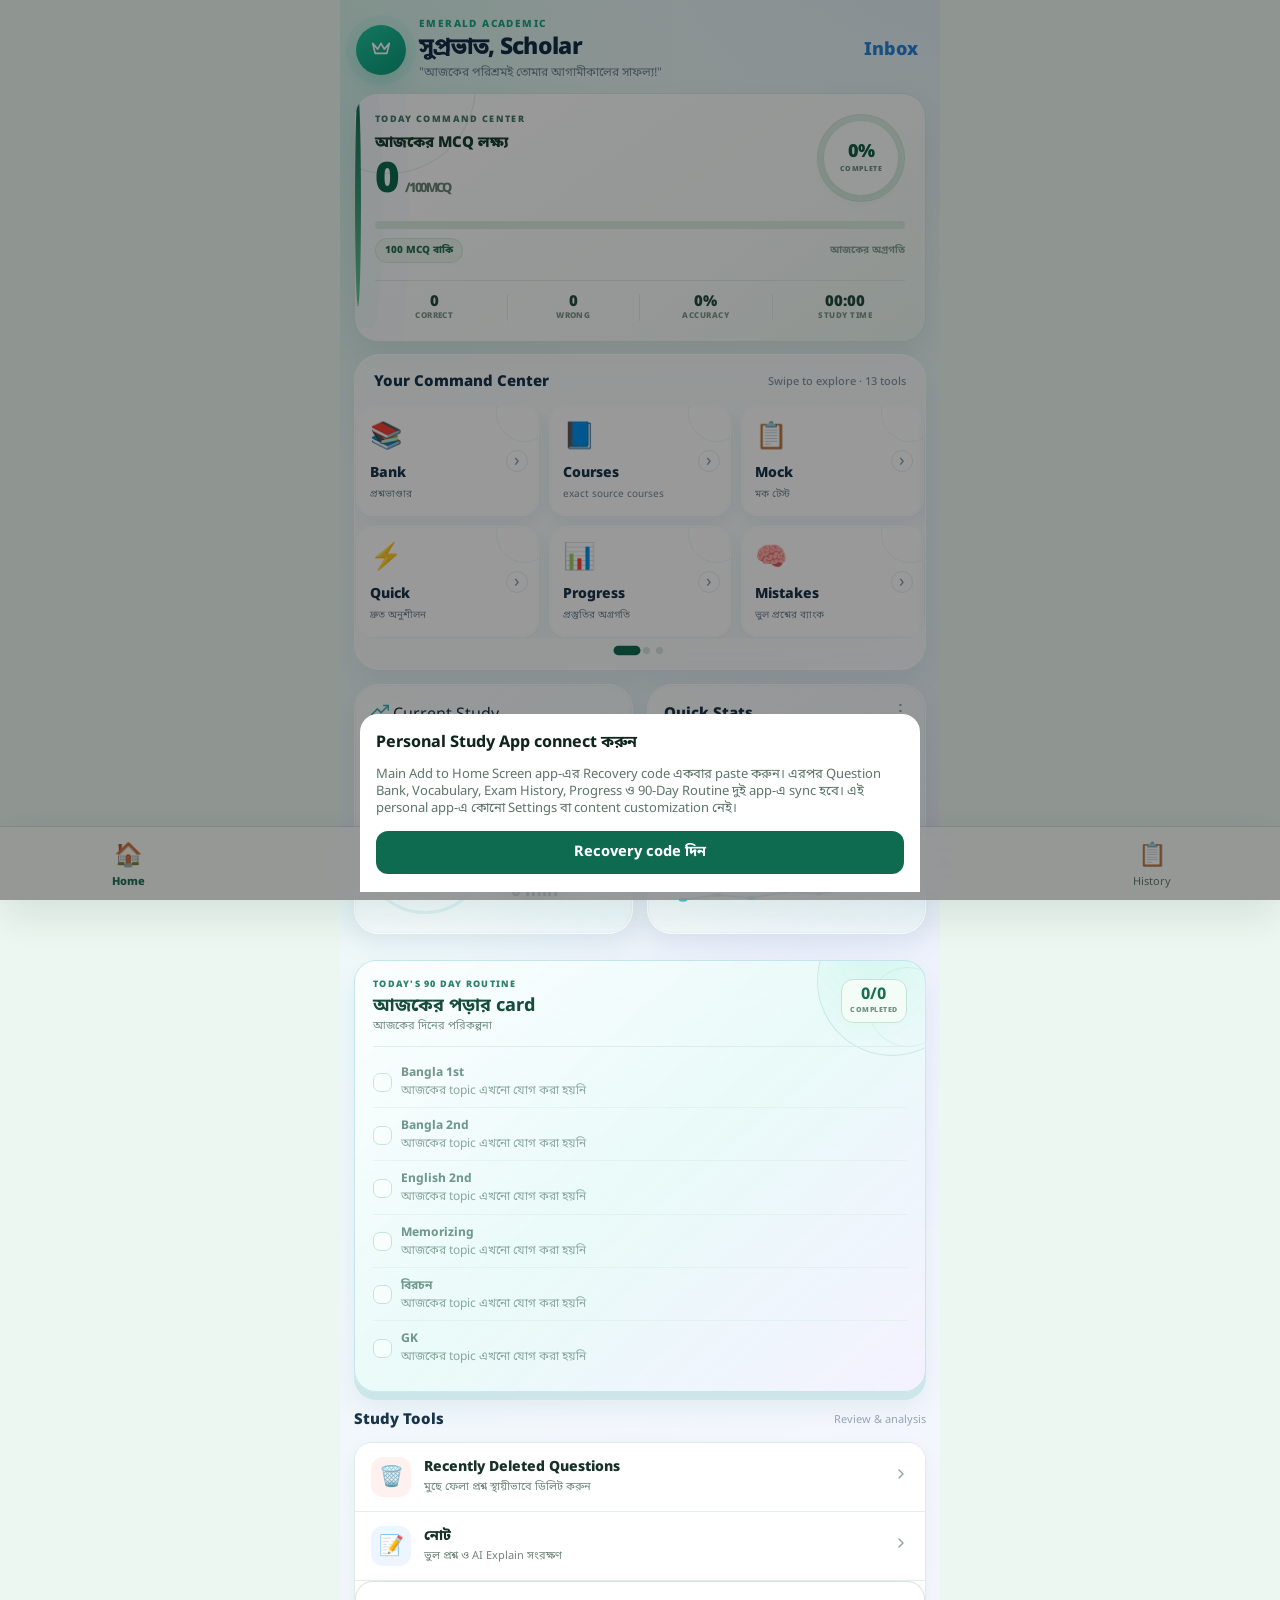
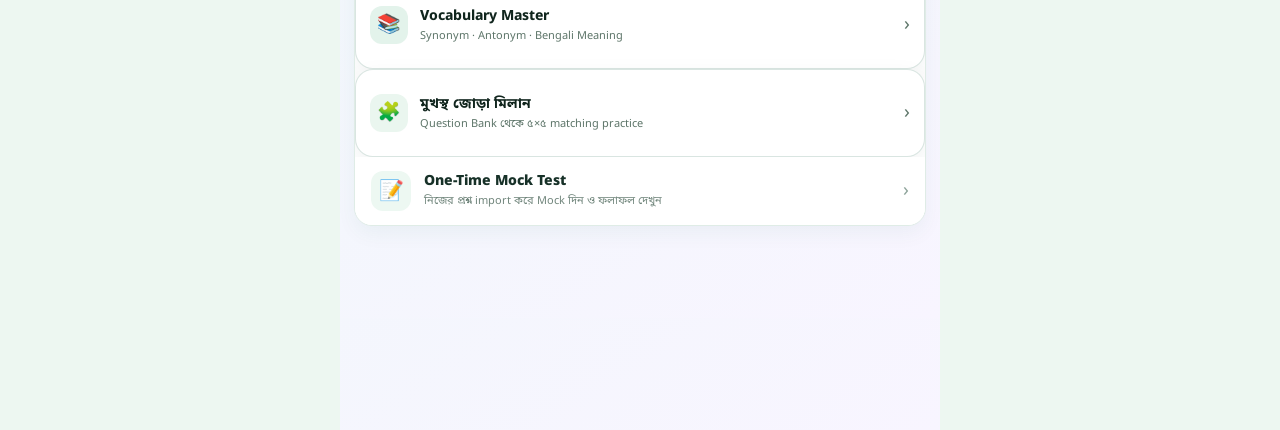
==== commit 668f3252: "Update personal clone cache version" ====
--- a/personal/index.html
+++ b/personal/index.html
@@ -5013,7 +5013,7 @@
         await registration.unregister().catch(()=>{});
         registration=null;
       }
-      registration=await navigator.serviceWorker.register('./sw.js?v=v1-personal-study-clone-20260827',{scope:'./',updateViaCache:'none'});
+      registration=await navigator.serviceWorker.register('./sw.js?v=v2-personal-study-clone-20260827',{scope:'./',updateViaCache:'none'});
       await registration.update().catch(()=>{});
       // Apply an already-installed worker immediately; never require a cache-clear action.
       activateWaiting(registration);
@@ -5509,6 +5509,6 @@
 <script src="./mistakes-bank-tool.js?v=mistakes-bank-v1"></script>
 <script src="./smart-revision-tool.js?v=smart-revision-v2-safe-session"></script>
 <script src="./source-course-tool.js?v=native-sandhi-somas-prottoy-master-english-v19"></script>
-<script src="./personal-clone-mode.js?v=personal-study-v1"></script>
+<script src="./personal-clone-mode.js?v=personal-study-v2"></script>
 </body>
 </html>
